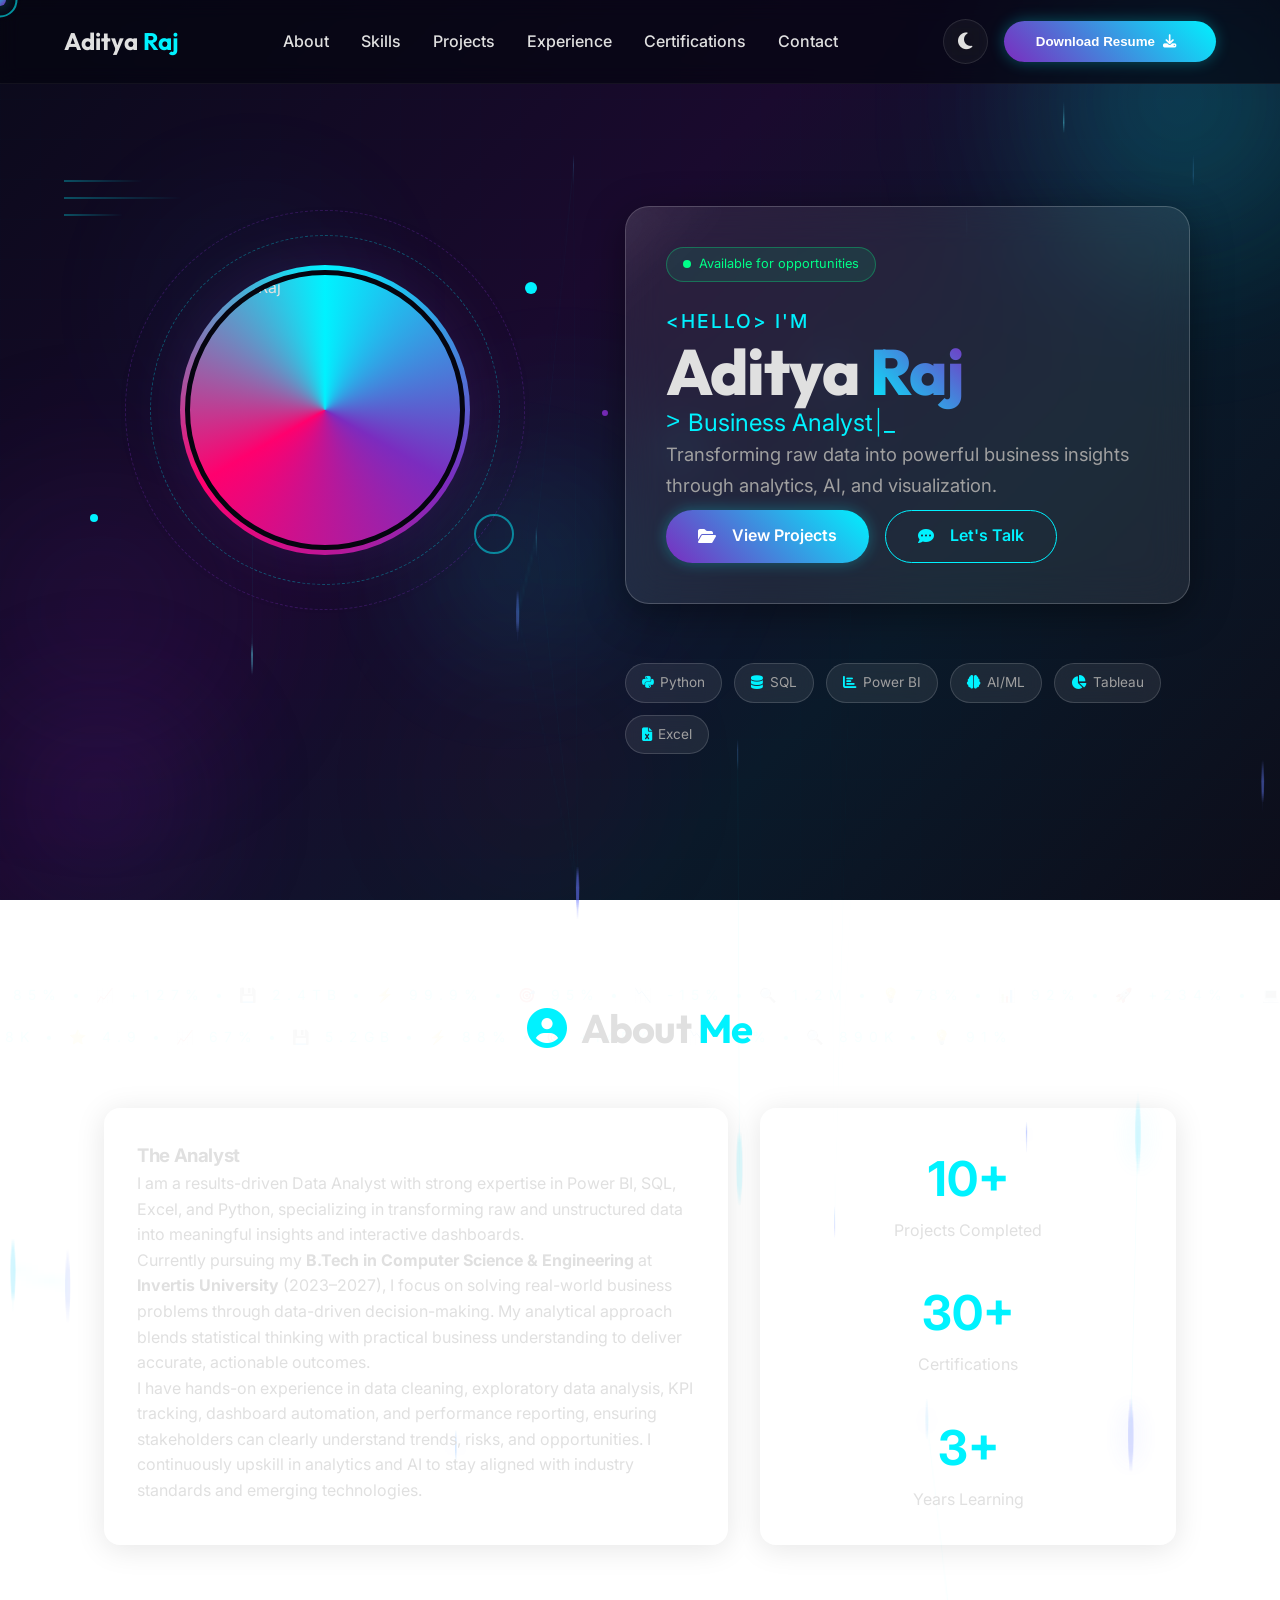
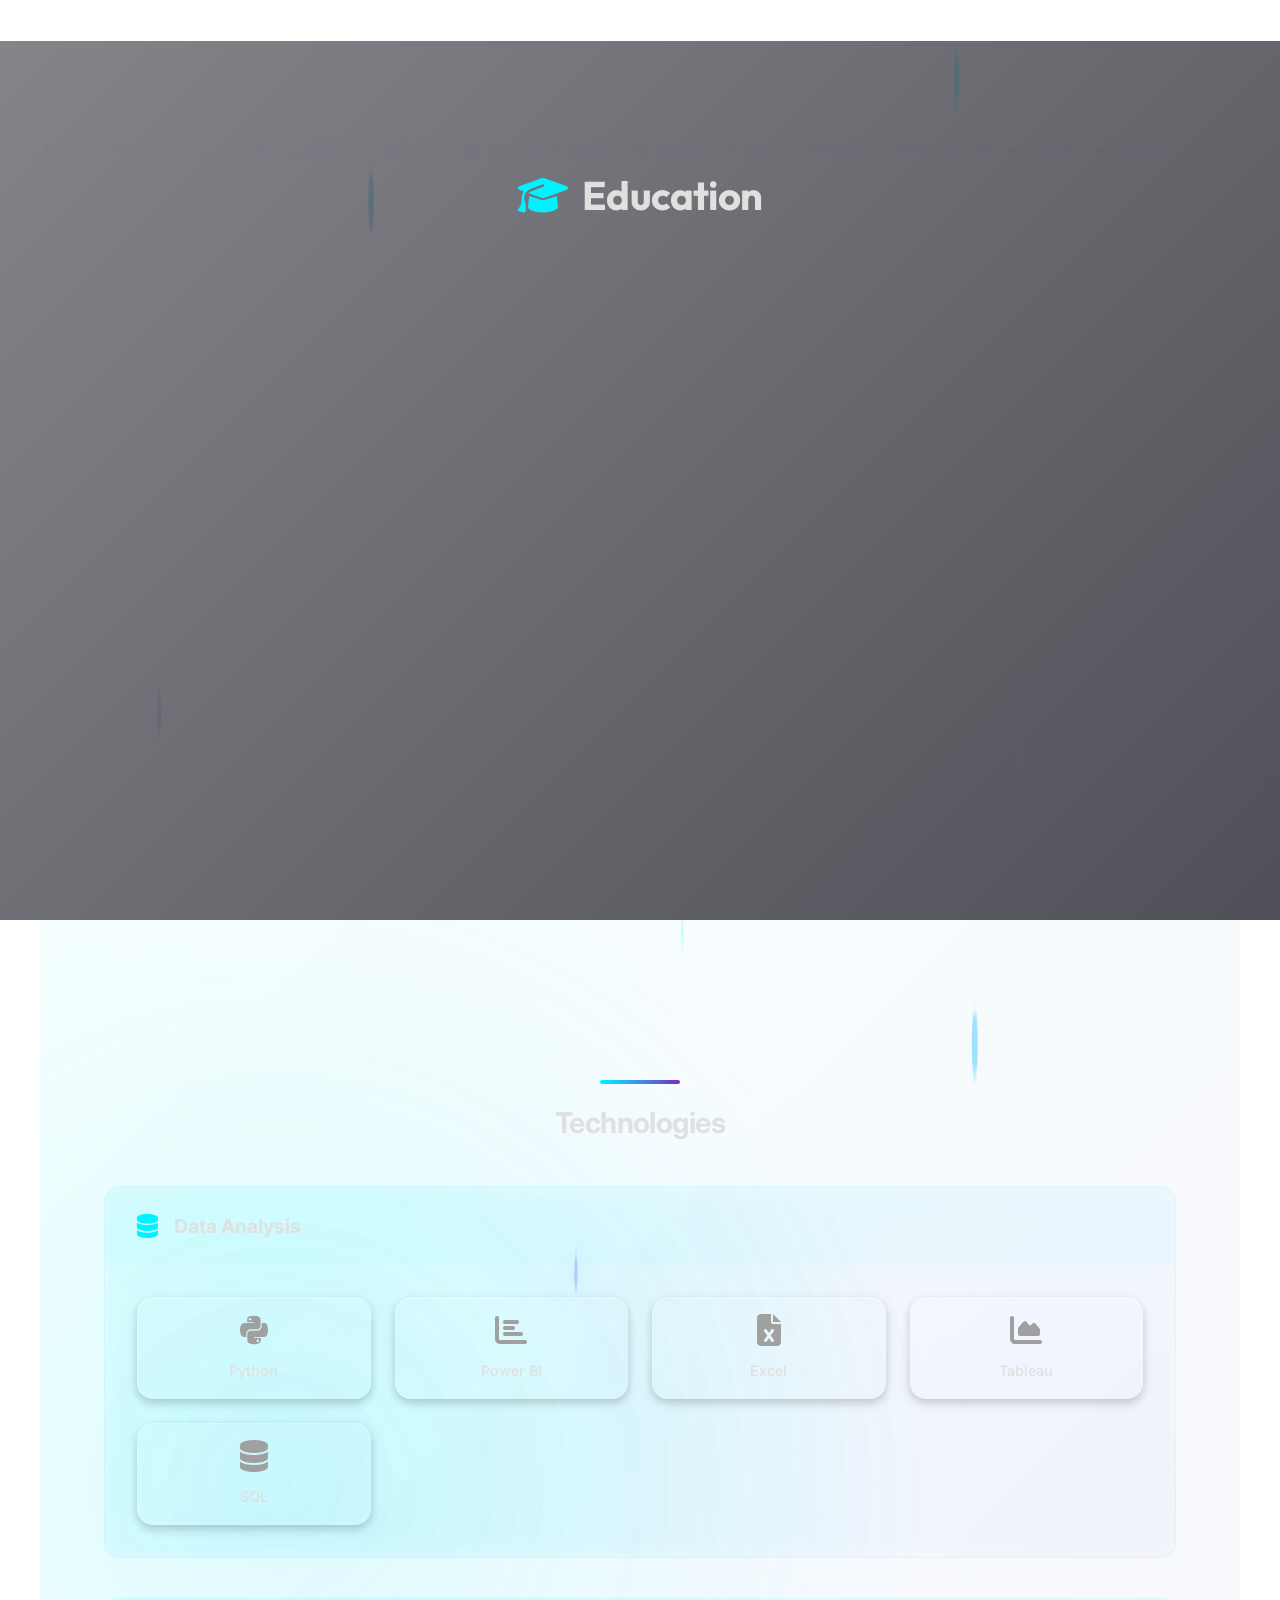
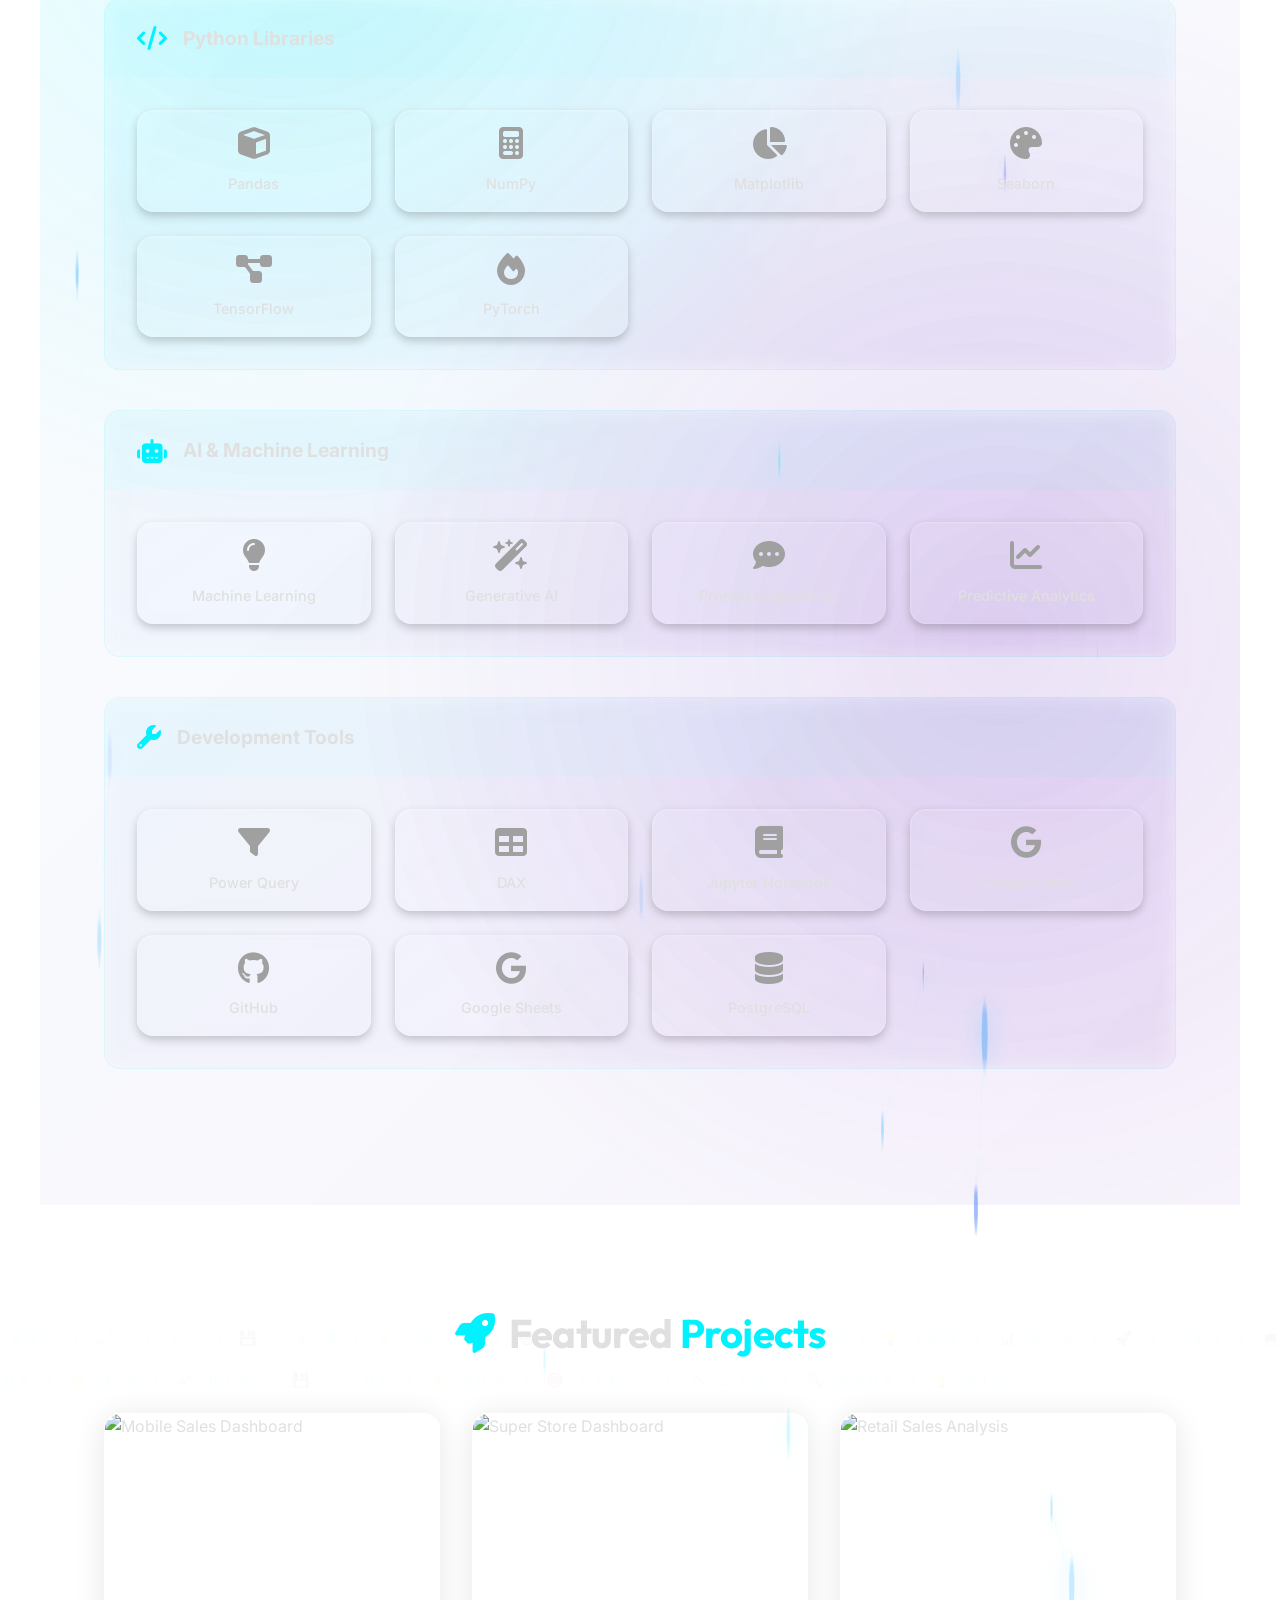
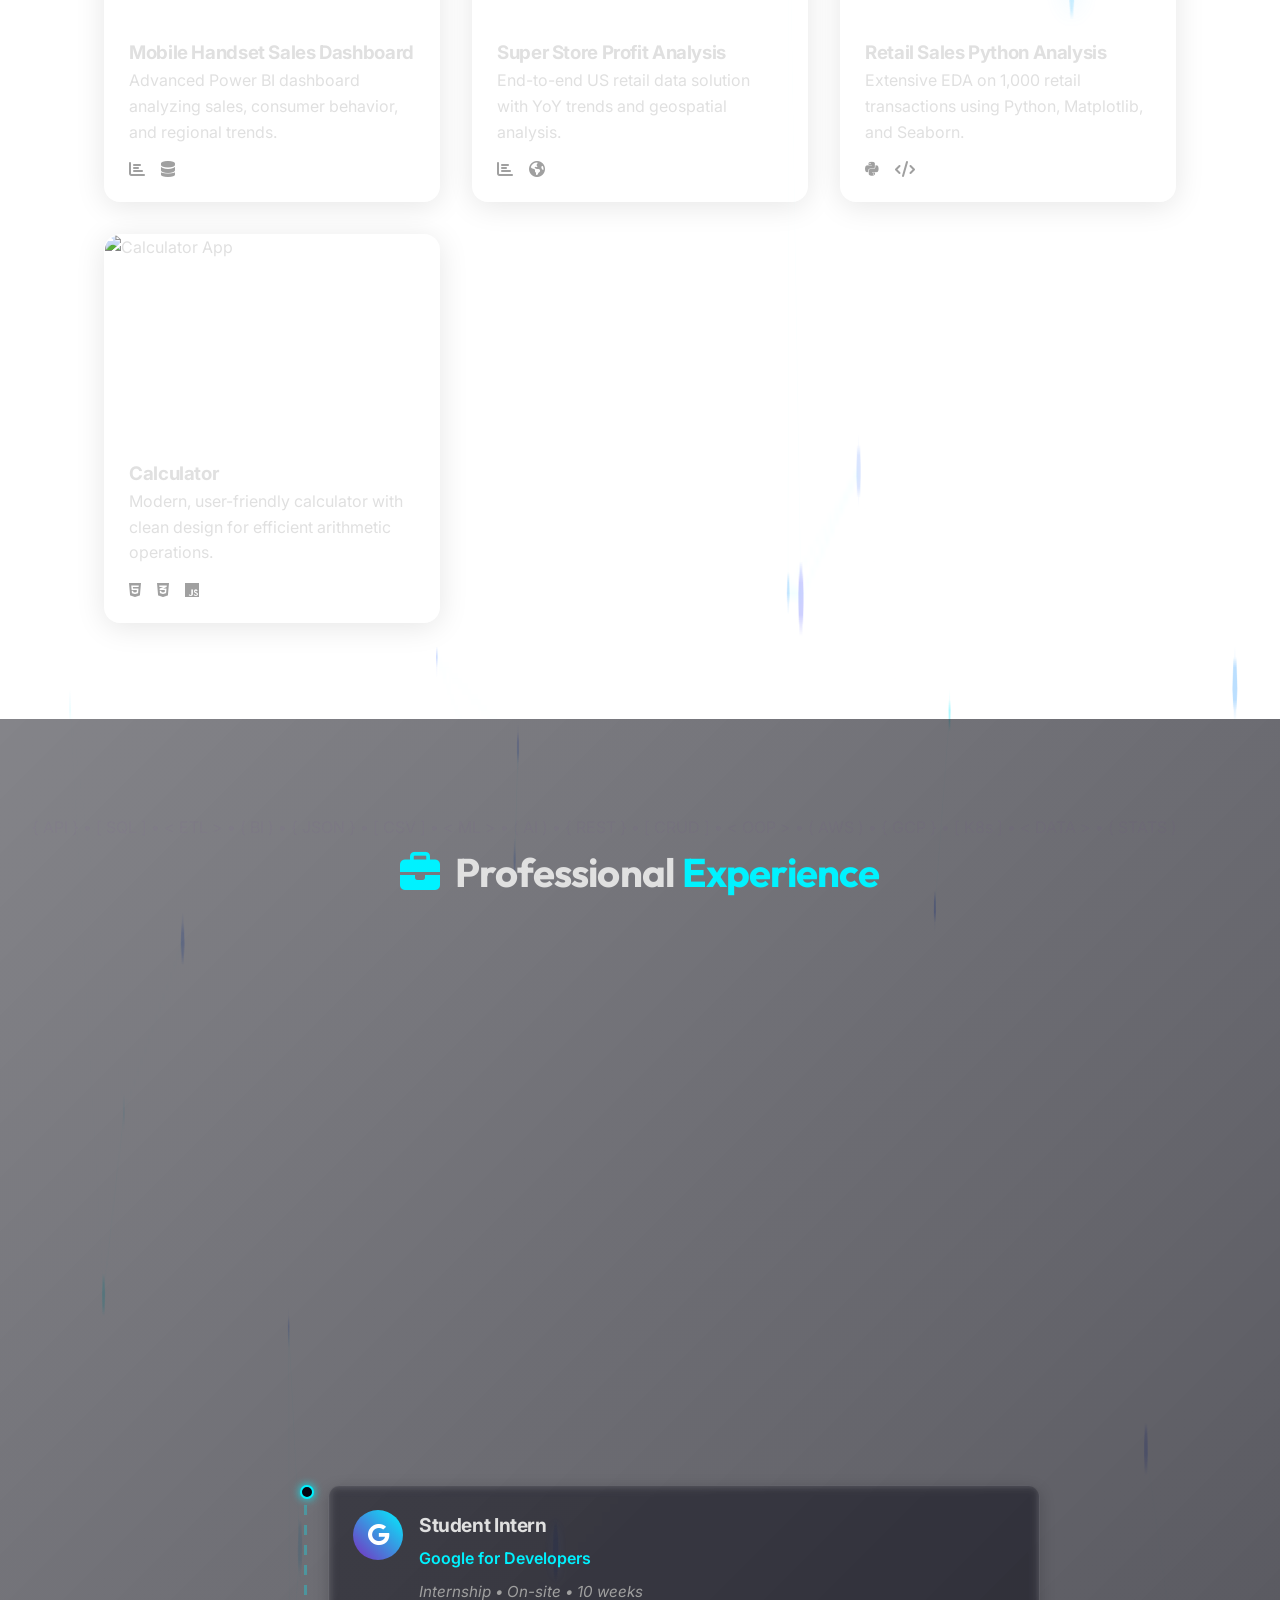
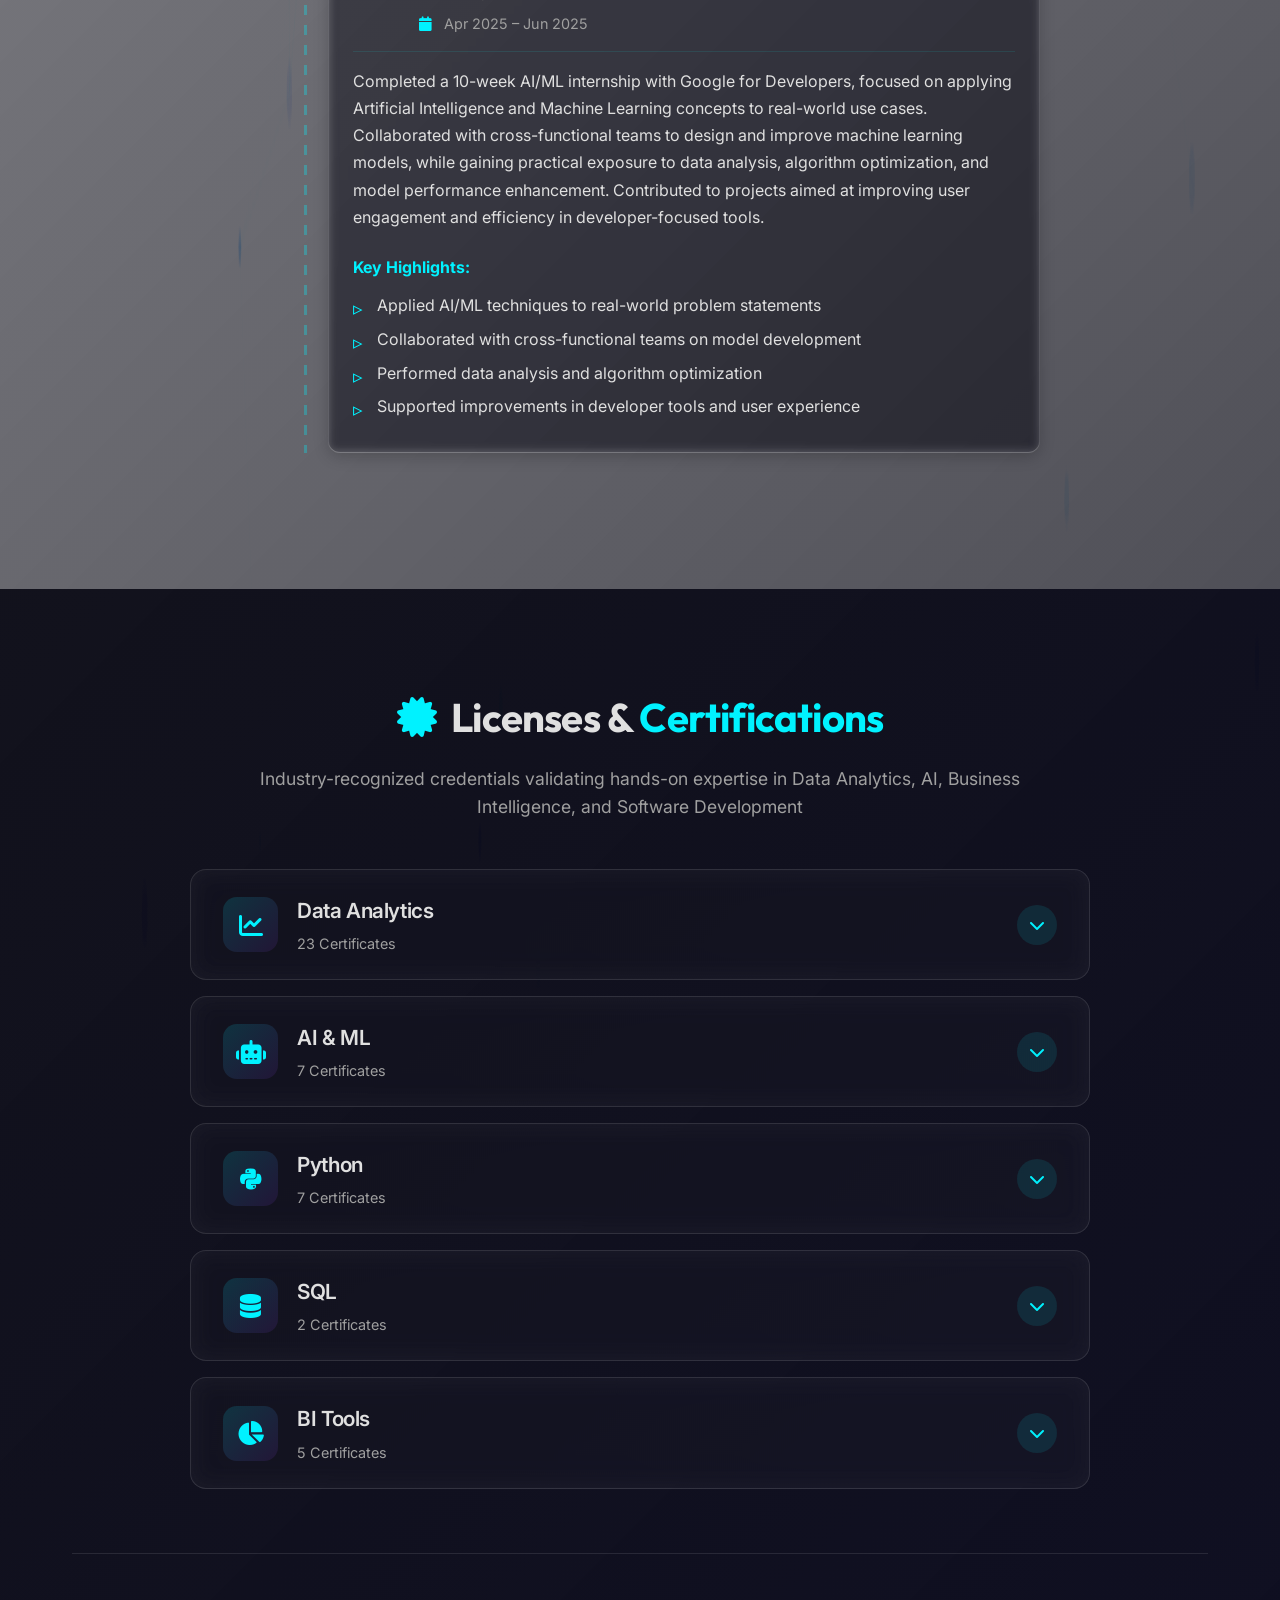
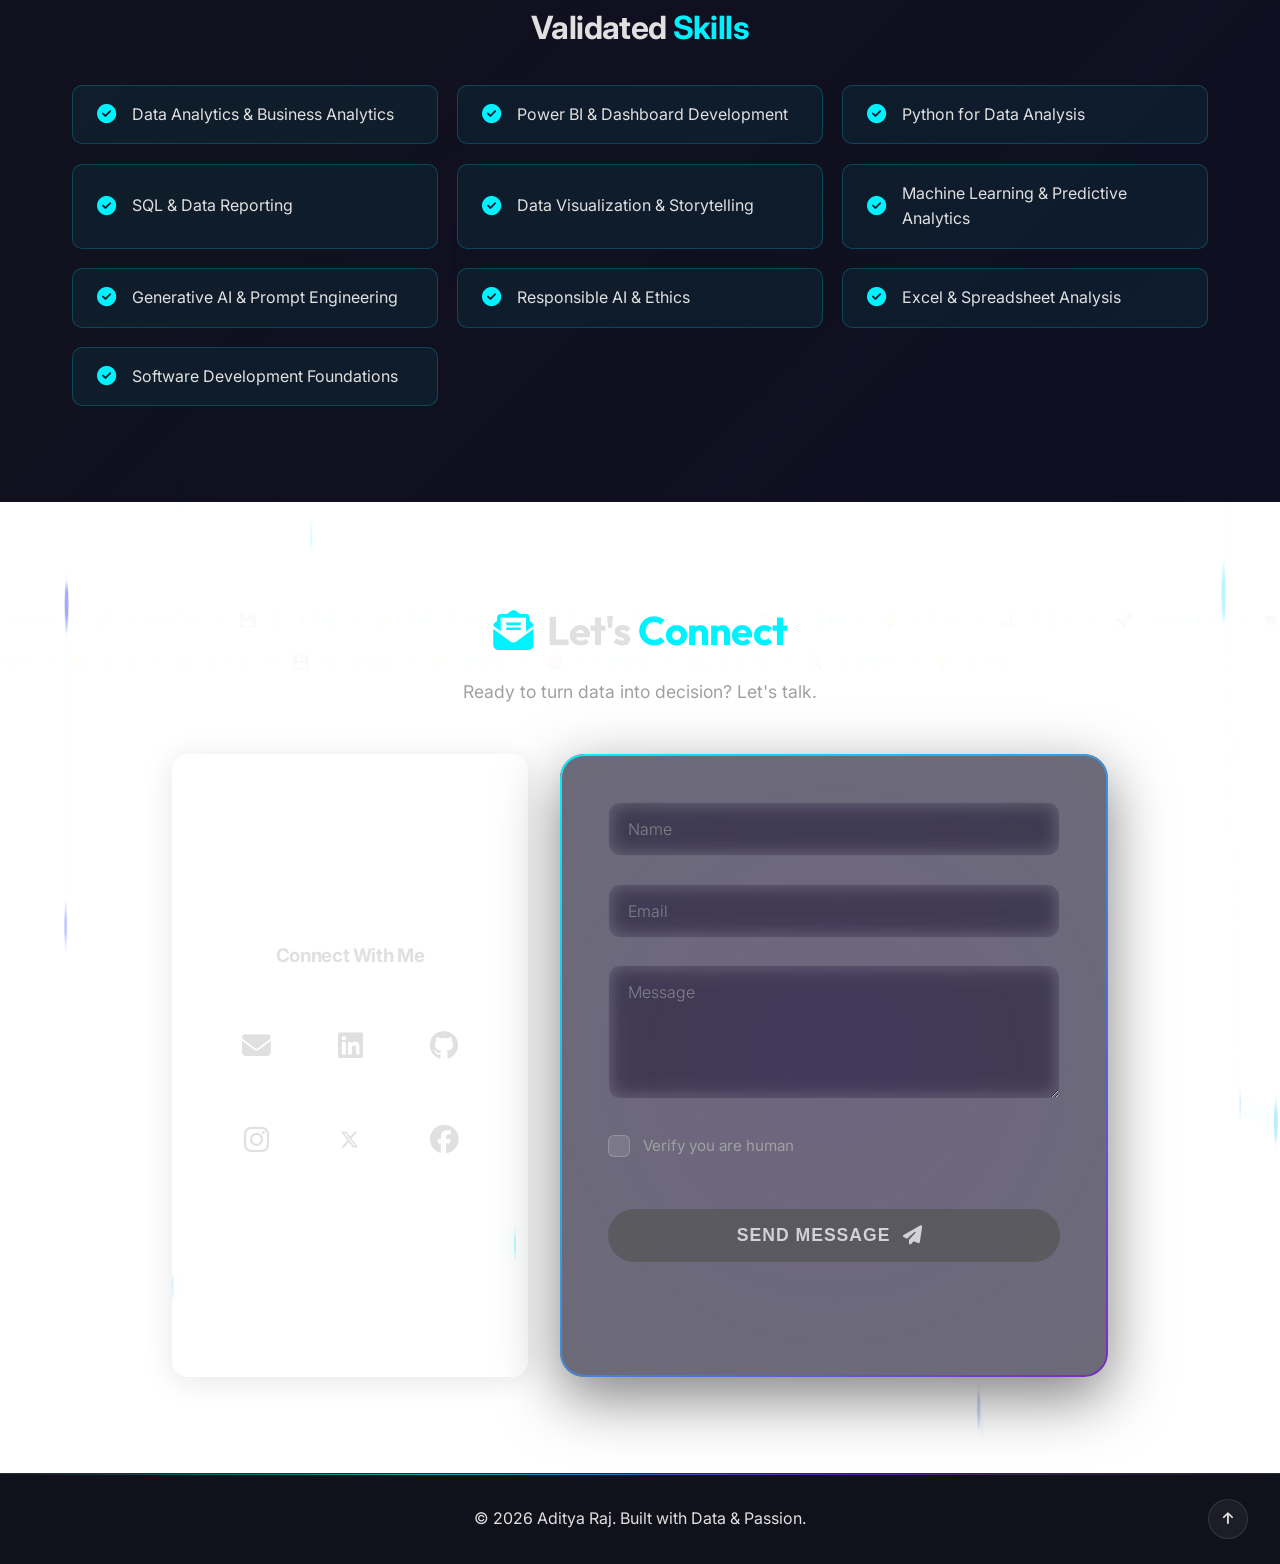
==== index.html @ efa4263d "Add files via upload" ====
<!DOCTYPE html>
<html lang="en">

<head>
    <meta charset="UTF-8">
    <meta name="viewport" content="width=device-width, initial-scale=1.0">
    <title>Aditya Raj | Data Analyst & AI Enthusiast</title>
    <link rel="preconnect" href="https://fonts.googleapis.com">
    <link rel="preconnect" href="https://fonts.gstatic.com" crossorigin>
    <link
        href="https://fonts.googleapis.com/css2?family=Inter:wght@300;400;600;700&family=Outfit:wght@500;700;800&display=swap"
        rel="stylesheet">
    <link rel="stylesheet" href="https://cdnjs.cloudflare.com/ajax/libs/font-awesome/6.4.0/css/all.min.css">
    <link rel="stylesheet" href="style.css">
</head>

<body>

    <!-- Custom Cursor -->
    <div class="custom-cursor"></div>
    <div class="cursor-trail"></div>

    <!-- Global Particle Canvas Background -->
    <canvas id="particle-canvas"></canvas>

    <!-- Global Floating Orbs & Bubbles -->
    <div class="global-bg-elements">
        <div class="floating-orb orb-1"></div>
        <div class="floating-orb orb-2"></div>
        <div class="floating-orb orb-3"></div>
        <div class="floating-orb orb-4"></div>
        <div class="floating-orb orb-5"></div>
        <!-- Additional Floating Bubbles -->
        <div class="bubble bubble-1"></div>
        <div class="bubble bubble-2"></div>
        <div class="bubble bubble-3"></div>
        <div class="bubble bubble-4"></div>
        <div class="bubble bubble-5"></div>
        <div class="bubble bubble-6"></div>
        <div class="bubble bubble-7"></div>
        <div class="bubble bubble-8"></div>
        <div class="bubble bubble-9"></div>
        <div class="bubble bubble-10"></div>
    </div>

    <!-- Navigation -->
    <nav class="glass-nav">
        <div class="logo">Aditya <span class="accent">Raj</span></div>

        <!-- Desktop Nav -->
        <ul class="nav-links">
            <li><a href="#about" class="hover-trigger">About</a></li>
            <li><a href="#skills" class="hover-trigger">Skills</a></li>
            <li><a href="#projects" class="hover-trigger">Projects</a></li>
            <li><a href="#experience" class="hover-trigger">Experience</a></li>
            <li><a href="#certifications" class="hover-trigger">Certifications</a></li>
            <li><a href="#contact" class="hover-trigger">Contact</a></li>
        </ul>

        <div class="nav-actions">
            <!-- Theme Toggle -->
            <button id="theme-toggle" class="theme-toggle hover-trigger" aria-label="Toggle theme">
                <i class="fas fa-moon"></i>
            </button>

            <!-- Resume Button -->
            <!-- Resume Button -->
            <button onclick="openModal('resume-modal')" class="btn-primary hover-trigger resume-btn">
                <span>Download Resume</span> <i class="fas fa-download"></i>
            </button>

            <!-- Mobile Menu Toggle (3 Dots) -->
            <button class="mobile-toggle" aria-label="Menu">
                <i class="fas fa-ellipsis-v"></i>
            </button>
        </div>
    </nav>

    <!-- Mobile Navigation Overlay -->
    <div class="mobile-nav-overlay">
        <div class="mobile-nav-content glass-card">
            <button class="close-mobile-nav"><i class="fas fa-times"></i></button>
            <ul class="mobile-nav-links">
                <li><a href="#about" class="hover-trigger">About</a></li>
                <li><a href="#skills" class="hover-trigger">Skills</a></li>
                <li><a href="#projects" class="hover-trigger">Projects</a></li>
                <li><a href="#experience" class="hover-trigger">Experience</a></li>
                <li><a href="#certifications" class="hover-trigger">Certifications</a></li>
                <li><a href="#contact" class="hover-trigger">Contact</a></li>
            </ul>
        </div>
    </div>

    <!-- Intro Section -->
    <section id="intro" class="intro-section">
        <!-- Local decorations only -->

        <!-- Floating background elements -->
        <div class="intro-bg-elements">
            <div class="floating-orb orb-1"></div>
            <div class="floating-orb orb-2"></div>
            <div class="floating-orb orb-3"></div>
            <!-- Code Lines Decoration -->
            <div class="code-lines">
                <span class="code-line"></span>
                <span class="code-line"></span>
                <span class="code-line"></span>
            </div>
        </div>

        <div class="intro-container">
            <!-- Profile Photo Side -->
            <div class="intro-photo-wrapper fade-in-left">
                <div class="photo-frame">
                    <div class="photo-glow"></div>
                    <div class="photo-border-animated"></div>
                    <img src="images/profile-photo.jpg" alt="Aditya Raj" class="profile-photo">
                    <!-- Tech rings around photo -->
                    <div class="tech-ring tech-ring-1"></div>
                    <div class="tech-ring tech-ring-2"></div>
                </div>
                <!-- Floating decorative elements -->
                <div class="photo-decorations">
                    <div class="deco-dot deco-1"></div>
                    <div class="deco-dot deco-2"></div>
                    <div class="deco-dot deco-3"></div>
                    <div class="deco-ring"></div>
                    <div class="deco-bracket deco-bracket-left">&lt;</div>
                    <div class="deco-bracket deco-bracket-right">/&gt;</div>
                </div>
            </div>

            <!-- Content Side -->
            <div class="intro-content fade-in-right">
                <div class="intro-glass-card">
                    <div class="status-indicator">
                        <span class="status-dot"></span>
                        <span>Available for opportunities</span>
                    </div>
                    <p class="intro-greeting">&lt;hello&gt; I'm</p>
                    <h1 class="intro-name glitch-text" data-text="Aditya Raj">Aditya <span
                            class="gradient-text">Raj</span></h1>
                    <div class="intro-role-container">
                        <span class="role-prefix">&gt;</span>
                        <span class="role-text" id="role-text">Data Analyst</span>
                        <span class="cursor-blink">_</span>
                    </div>
                    <p class="intro-tagline">Transforming raw data into powerful business insights through analytics,
                        AI, and visualization.</p>
                    <div class="intro-cta">
                        <a href="#projects" class="btn-primary btn-glow hover-trigger"><i
                                class="fas fa-folder-open"></i> View Projects</a>
                        <a href="#contact" class="btn-secondary btn-glow hover-trigger"><i
                                class="fas fa-comment-dots"></i> Let's Talk</a>
                    </div>
                </div>
                <!-- Horizontal scrollable tech badges -->
                <div class="intro-tech-scroll-wrapper">
                    <div class="intro-tech-badges">
                        <span class="tech-mini-badge glass-badge"><i class="fab fa-python"></i> Python</span>
                        <span class="tech-mini-badge glass-badge"><i class="fas fa-database"></i> SQL</span>
                        <span class="tech-mini-badge glass-badge"><i class="fas fa-chart-bar"></i> Power BI</span>
                        <span class="tech-mini-badge glass-badge"><i class="fas fa-brain"></i> AI/ML</span>
                        <span class="tech-mini-badge glass-badge"><i class="fas fa-chart-pie"></i> Tableau</span>
                        <span class="tech-mini-badge glass-badge"><i class="fas fa-file-excel"></i> Excel</span>
                    </div>
                </div>
            </div>
        </div>

    </section>

    <!-- About Section -->
    <section id="about" class="section">
        <div class="container">
            <h2 class="section-title"><i class="fas fa-user-circle"></i> About <span class="accent">Me</span></h2>
            <div class="about-grid">
                <div class="about-card glass-card fade-in-left">
                    <h3>The Analyst</h3>
                    <p>I am a results-driven Data Analyst with strong expertise in Power BI, SQL, Excel, and Python,
                        specializing in transforming raw and unstructured data into meaningful insights and interactive
                        dashboards.
                    </p>
                    <p>Currently pursuing my <strong>B.Tech in Computer Science & Engineering</strong> at
                        <strong>Invertis University</strong> (2023–2027), I focus on solving real-world business
                        problems through
                        data-driven decision-making. My analytical approach blends statistical thinking with practical
                        business understanding to deliver accurate, actionable outcomes.
                    </p>
                    <p>I have hands-on experience in data cleaning, exploratory data analysis, KPI tracking,
                        dashboard automation, and performance reporting, ensuring stakeholders can clearly understand
                        trends,
                        risks, and opportunities. I continuously upskill in analytics and AI to stay aligned with
                        industry standards and emerging technologies.

                    </p>
                </div>
                <div class="about-stats glass-card fade-in-right">
                    <div class="stat-item">
                        <span class="stat-number">10+</span>
                        <span class="stat-label">Projects Completed</span>
                    </div>
                    <div class="stat-item">
                        <span class="stat-number">30+</span>
                        <span class="stat-label">Certifications</span>
                    </div>
                    <div class="stat-item">
                        <span class="stat-number">3+</span>
                        <span class="stat-label">Years Learning</span>
                    </div>
                </div>
            </div>
        </div>
    </section>

    <!-- Education Section (Tree Timeline) -->
    <section id="education" class="section-alt">
        <div class="container">
            <h2 class="section-title"><i class="fas fa-graduation-cap"></i> Education</h2>
            <div class="education-timeline">
                <!-- B.Tech -->
                <div class="timeline-item fade-in-up">
                    <div class="timeline-marker"></div>
                    <div class="timeline-content glass-card">
                        <div class="edu-header">
                            <div class="edu-icon-small"><i class="fas fa-graduation-cap"></i></div>
                            <div class="edu-text">
                                <h3>Bachelor of Technology</h3>
                                <h4>Invertis University</h4>
                                <p class="edu-field">Computer Science & Engineering</p>
                                <p class="edu-duration"><i class="fas fa-calendar"></i> Aug 2023 – Aug 2027 • CGPA: 7.9
                                </p>
                            </div>
                        </div>
                    </div>
                </div>
                <!-- Intermediate -->
                <div class="timeline-item fade-in-up delay-1">
                    <div class="timeline-marker"></div>
                    <div class="timeline-content glass-card">
                        <div class="edu-header">
                            <div class="edu-icon-small"><i class="fas fa-school"></i></div>
                            <div class="edu-text">
                                <h3>Intermediate (Science)</h3>
                                <h4>K.T College, Motihari</h4>
                                <p class="edu-duration"><i class="fas fa-calendar"></i> Jul 2021 – Mar 2023</p>
                            </div>
                        </div>
                    </div>
                </div>
                <!-- 10th -->
                <div class="timeline-item fade-in-up delay-2">
                    <div class="timeline-marker"></div>
                    <div class="timeline-content glass-card">
                        <div class="edu-header">
                            <div class="edu-icon-small"><i class="fas fa-book"></i></div>
                            <div class="edu-text">
                                <h3>Higher Secondary (10th)</h3>
                                <h4>S P S Balhn More, Areraj</h4>
                                <p class="edu-duration"><i class="fas fa-calendar"></i> Apr 2019 – Aug 2021</p>
                            </div>
                        </div>
                    </div>
                </div>
            </div>
        </div>
    </section>

    <!-- Technical Arsenal Section -->
    <section id="skills" class="section arsenal-section">
        <div class="container">

            <!-- Featured Skills Showcase -->

            <!-- Detailed Skills Grid -->
            <div class="arsenal-detailed">
                <h3 class="arsenal-subtitle"><span class="gradient-line"></span>Technologies</h3>

                <div class="skills-category spotlight-card">
                    <div class="category-header">
                        <i class="fas fa-database"></i>
                        <span>Data Analysis</span>
                    </div>
                    <div class="skills-tech-grid always-visible">
                        <div class="tech-badge hover-trigger">
                            <i class="fab fa-python"></i>
                            <span>Python</span>
                            <div class="skill-dots">
                                <span class="dot active"></span>
                                <span class="dot active"></span>
                                <span class="dot active"></span>
                                <span class="dot active"></span>
                                <span class="dot"></span>
                            </div>
                        </div>
                        <div class="tech-badge hover-trigger">
                            <i class="fas fa-chart-bar"></i>
                            <span>Power BI</span>
                            <div class="skill-dots">
                                <span class="dot active"></span>
                                <span class="dot active"></span>
                                <span class="dot active"></span>
                                <span class="dot active"></span>
                                <span class="dot active"></span>
                            </div>
                        </div>
                        <div class="tech-badge hover-trigger">
                            <i class="fas fa-file-excel"></i>
                            <span>Excel</span>
                            <div class="skill-dots">
                                <span class="dot active"></span>
                                <span class="dot active"></span>
                                <span class="dot active"></span>
                                <span class="dot active"></span>
                                <span class="dot"></span>
                            </div>
                        </div>
                        <div class="tech-badge hover-trigger">
                            <i class="fas fa-chart-area"></i>
                            <span>Tableau</span>
                            <div class="skill-dots">
                                <span class="dot active"></span>
                                <span class="dot active"></span>
                                <span class="dot active"></span>
                                <span class="dot active"></span>
                                <span class="dot"></span>
                            </div>
                        </div>

                        <div class="tech-badge hover-trigger">
                            <i class="fas fa-database"></i>
                            <span>SQL</span>
                            <div class="skill-dots">
                                <span class="dot active"></span>
                                <span class="dot active"></span>
                                <span class="dot active"></span>
                                <span class="dot active"></span>
                                <span class="dot"></span>
                            </div>
                        </div>
                    </div>
                </div>

                <div class="skills-category spotlight-card">
                    <div class="category-header">
                        <i class="fas fa-code"></i>
                        <span>Python Libraries</span>
                    </div>
                    <div class="skills-tech-grid always-visible">
                        <div class="tech-badge hover-trigger">
                            <i class="fas fa-cube"></i>
                            <span>Pandas</span>
                            <div class="skill-dots">
                                <span class="dot active"></span>
                                <span class="dot active"></span>
                                <span class="dot active"></span>
                                <span class="dot active"></span>
                                <span class="dot"></span>
                            </div>
                        </div>
                        <div class="tech-badge hover-trigger">
                            <i class="fas fa-calculator"></i>
                            <span>NumPy</span>
                            <div class="skill-dots">
                                <span class="dot active"></span>
                                <span class="dot active"></span>
                                <span class="dot active"></span>
                                <span class="dot active"></span>
                                <span class="dot"></span>
                            </div>
                        </div>
                        <div class="tech-badge hover-trigger">
                            <i class="fas fa-chart-pie"></i>
                            <span>Matplotlib</span>
                            <div class="skill-dots">
                                <span class="dot active"></span>
                                <span class="dot active"></span>
                                <span class="dot active"></span>
                                <span class="dot active"></span>
                                <span class="dot"></span>
                            </div>
                        </div>
                        <div class="tech-badge hover-trigger">
                            <i class="fas fa-palette"></i>
                            <span>Seaborn</span>
                            <div class="skill-dots">
                                <span class="dot active"></span>
                                <span class="dot active"></span>
                                <span class="dot active"></span>
                                <span class="dot active"></span>
                                <span class="dot"></span>
                            </div>
                        </div>
                        <div class="tech-badge hover-trigger">
                            <i class="fas fa-project-diagram"></i>
                            <span>TensorFlow</span>
                            <div class="skill-dots">
                                <span class="dot active"></span>
                                <span class="dot active"></span>
                                <span class="dot active"></span>
                                <span class="dot"></span>
                                <span class="dot"></span>
                            </div>
                        </div>
                        <div class="tech-badge hover-trigger">
                            <i class="fas fa-fire"></i>
                            <span>PyTorch</span>
                            <div class="skill-dots">
                                <span class="dot active"></span>
                                <span class="dot active"></span>
                                <span class="dot active"></span>
                                <span class="dot"></span>
                                <span class="dot"></span>
                            </div>
                        </div>
                    </div>
                </div>

                <div class="skills-category spotlight-card">
                    <div class="category-header">
                        <i class="fas fa-robot"></i>
                        <span>AI & Machine Learning</span>
                    </div>
                    <div class="skills-tech-grid always-visible">
                        <div class="tech-badge hover-trigger">
                            <i class="fas fa-lightbulb"></i>
                            <span>Machine Learning</span>
                            <div class="skill-dots">
                                <span class="dot active"></span>
                                <span class="dot active"></span>
                                <span class="dot active"></span>
                                <span class="dot active"></span>
                                <span class="dot"></span>
                            </div>
                        </div>
                        <div class="tech-badge hover-trigger">
                            <i class="fas fa-wand-magic-sparkles"></i>
                            <span>Generative AI</span>
                            <div class="skill-dots">
                                <span class="dot active"></span>
                                <span class="dot active"></span>
                                <span class="dot active"></span>
                                <span class="dot active"></span>
                                <span class="dot"></span>
                            </div>
                        </div>
                        <div class="tech-badge hover-trigger">
                            <i class="fas fa-comment-dots"></i>
                            <span>Prompt Engineering</span>
                            <div class="skill-dots">
                                <span class="dot active"></span>
                                <span class="dot active"></span>
                                <span class="dot active"></span>
                                <span class="dot active"></span>
                                <span class="dot"></span>
                            </div>
                        </div>
                        <div class="tech-badge hover-trigger">
                            <i class="fas fa-chart-line"></i>
                            <span>Predictive Analytics</span>
                            <div class="skill-dots">
                                <span class="dot active"></span>
                                <span class="dot active"></span>
                                <span class="dot active"></span>
                                <span class="dot active"></span>
                                <span class="dot"></span>
                            </div>
                        </div>
                    </div>
                </div>

                <div class="skills-category spotlight-card">
                    <div class="category-header">
                        <i class="fas fa-wrench"></i>
                        <span>Development Tools</span>
                    </div>
                    <div class="skills-tech-grid always-visible">
                        <div class="tech-badge hover-trigger">
                            <i class="fas fa-filter"></i>
                            <span>Power Query</span>
                            <div class="skill-dots">
                                <span class="dot active"></span>
                                <span class="dot active"></span>
                                <span class="dot active"></span>
                                <span class="dot active"></span>
                                <span class="dot"></span>
                            </div>
                        </div>
                        <div class="tech-badge hover-trigger">
                            <i class="fas fa-table"></i>
                            <span>DAX</span>
                            <div class="skill-dots">
                                <span class="dot active"></span>
                                <span class="dot active"></span>
                                <span class="dot active"></span>
                                <span class="dot active"></span>
                                <span class="dot"></span>
                            </div>
                        </div>
                        <div class="tech-badge hover-trigger">
                            <i class="fas fa-book"></i>
                            <span>Jupyter Notebook</span>
                            <div class="skill-dots">
                                <span class="dot active"></span>
                                <span class="dot active"></span>
                                <span class="dot active"></span>
                                <span class="dot active"></span>
                                <span class="dot"></span>
                            </div>
                        </div>
                        <div class="tech-badge hover-trigger">
                            <i class="fab fa-google"></i>
                            <span>Google Colab</span>
                            <div class="skill-dots">
                                <span class="dot active"></span>
                                <span class="dot active"></span>
                                <span class="dot active"></span>
                                <span class="dot active"></span>
                                <span class="dot"></span>
                            </div>
                        </div>
                        <div class="tech-badge hover-trigger">
                            <i class="fab fa-github"></i>
                            <span>GitHub</span>
                            <div class="skill-dots">
                                <span class="dot active"></span>
                                <span class="dot active"></span>
                                <span class="dot active"></span>
                                <span class="dot active"></span>
                                <span class="dot"></span>
                            </div>
                        </div>
                        <div class="tech-badge hover-trigger">
                            <i class="fab fa-google"></i>
                            <span>Google Sheets</span>
                            <div class="skill-dots">
                                <span class="dot active"></span>
                                <span class="dot active"></span>
                                <span class="dot active"></span>
                                <span class="dot active"></span>
                                <span class="dot"></span>
                            </div>
                        </div>
                        <div class="tech-badge hover-trigger">
                            <i class="fas fa-database"></i>
                            <span>PostgreSQL</span>
                            <div class="skill-dots">
                                <span class="dot active"></span>
                                <span class="dot active"></span>
                                <span class="dot active"></span>
                                <span class="dot"></span>
                                <span class="dot"></span>
                            </div>
                        </div>
                    </div>
                </div>
            </div>
        </div>
    </section>

    <!-- Projects Section -->
    <section id="projects" class="section">
        <div class="container">
            <h2 class="section-title"><i class="fas fa-rocket"></i> Featured <span class="accent">Projects</span></h2>
            <div class="projects-grid">
                <!-- Project 1 -->
                <div class="project-card glass-card hover-trigger fade-in-up" onclick="openModal('modal1')">
                    <div class="project-thumb">
                        <img src="assets/project_mobile_sales.png" alt="Mobile Sales Dashboard">
                        <div class="overlay">
                            <i class="fas fa-expand"></i>
                        </div>
                    </div>
                    <div class="project-info">
                        <h3>Mobile Handset Sales Dashboard</h3>
                        <p class="project-short">Advanced Power BI dashboard analyzing sales, consumer behavior, and
                            regional trends.</p>
                        <div class="tech-stack-mini">
                            <i class="fas fa-chart-bar" title="Power BI"></i>
                            <i class="fas fa-database" title="Data Modeling"></i>
                        </div>
                    </div>
                </div>

                <!-- Project 2 -->
                <div class="project-card glass-card hover-trigger fade-in-up delay-1" onclick="openModal('modal2')">
                    <div class="project-thumb">
                        <img src="assets/project_superstore.png" alt="Super Store Dashboard">
                        <div class="overlay">
                            <i class="fas fa-expand"></i>
                        </div>
                    </div>
                    <div class="project-info">
                        <h3>Super Store Profit Analysis</h3>
                        <p class="project-short">End-to-end US retail data solution with YoY trends and geospatial
                            analysis.</p>
                        <div class="tech-stack-mini">
                            <i class="fas fa-chart-bar" title="Power BI"></i>
                            <i class="fas fa-globe-americas" title="Geospatial"></i>
                        </div>
                    </div>
                </div>

                <!-- Project 3 -->
                <div class="project-card glass-card hover-trigger fade-in-up delay-2" onclick="openModal('modal3')">
                    <div class="project-thumb">
                        <img src="assets/project_retail_python.png" alt="Retail Sales Analysis">
                        <div class="overlay">
                            <i class="fas fa-expand"></i>
                        </div>
                    </div>
                    <div class="project-info">
                        <h3>Retail Sales Python Analysis</h3>
                        <p class="project-short">Extensive EDA on 1,000 retail transactions using Python, Matplotlib,
                            and Seaborn.</p>
                        <div class="tech-stack-mini">
                            <i class="fab fa-python" title="Python"></i>
                            <i class="fas fa-code" title="Pandas/NumPy"></i>
                        </div>
                    </div>
                </div>

                <!-- Project 4 -->
                <div class="project-card glass-card hover-trigger fade-in-up delay-3" onclick="openModal('modal4')">
                    <div class="project-thumb">
                        <img src="assets/calculator_project.png" alt="Calculator App">
                        <div class="overlay">
                            <i class="fas fa-expand"></i>
                        </div>
                    </div>
                    <div class="project-info">
                        <h3>Calculator</h3>
                        <p class="project-short">Modern, user-friendly calculator with clean design for efficient
                            arithmetic operations.</p>
                        <div class="tech-stack-mini">
                            <i class="fab fa-html5" title="HTML"></i>
                            <i class="fab fa-css3-alt" title="CSS"></i>
                            <i class="fab fa-js" title="JavaScript"></i>
                        </div>
                    </div>
                </div>
            </div>
        </div>
    </section>

    <!-- Professional Experience Section (Tree Timeline) -->
    <section id="experience" class="section-alt">
        <div class="container">
            <h2 class="section-title"><i class="fas fa-briefcase"></i> Professional <span
                    class="accent">Experience</span></h2>
            <div class="experience-timeline">
                <!-- Altair Data Science Intern -->
                <div class="timeline-item fade-in-up">
                    <div class="timeline-marker"></div>
                    <div class="timeline-content glass-card">
                        <div class="exp-header-tree">
                            <div class="exp-icon-small"><i class="fas fa-briefcase"></i></div>
                            <div class="exp-text">
                                <h3>Data Science Intern</h3>
                                <h4>Altair</h4>
                                <p class="exp-type">Internship • Remote • 10 weeks</p>
                                <p class="exp-duration"><i class="fas fa-calendar"></i> Oct 2025 – Dec 2025</p>
                            </div>
                        </div>
                        <div class="exp-details">
                            <p class="exp-desc">Completed a 10-week Data Science Master Virtual Internship under the
                                AICTE–EduSkills initiative, supported by Altair. Worked on real-world datasets using
                                Python,
                                Exploratory Data Analysis (EDA), machine learning, and data visualization to gain
                                practical
                                exposure to industry-level data science workflows.</p>
                            <div class="exp-highlights">
                                <h5>Key Highlights:</h5>
                                <ul>
                                    <li>Python-based data analysis & preprocessing</li>
                                    <li>Exploratory Data Analysis (EDA)</li>
                                    <li>Machine learning model building & evaluation</li>
                                    <li>Data visualization & insight communication</li>
                                </ul>
                            </div>
                        </div>
                    </div>
                </div>
                <!-- Google for Developers -->
                <div class="timeline-item fade-in-up delay-1">
                    <div class="timeline-marker"></div>
                    <div class="timeline-content glass-card">
                        <div class="exp-header-tree">
                            <div class="exp-icon-small"><i class="fab fa-google"></i></div>
                            <div class="exp-text">
                                <h3>Student Intern</h3>
                                <h4>Google for Developers</h4>
                                <p class="exp-type">Internship • On-site • 10 weeks</p>
                                <p class="exp-duration"><i class="fas fa-calendar"></i> Apr 2025 – Jun 2025</p>
                            </div>
                        </div>
                        <div class="exp-details">
                            <p class="exp-desc">Completed a 10-week AI/ML internship with Google for Developers,
                                focused on applying Artificial Intelligence and Machine Learning concepts to real-world
                                use cases. Collaborated with cross-functional teams to design and improve machine
                                learning models, while gaining practical exposure to data analysis, algorithm
                                optimization, and model performance enhancement. Contributed to projects aimed at
                                improving user engagement and efficiency in developer-focused tools.</p>
                            <div class="exp-highlights">
                                <h5>Key Highlights:</h5>
                                <ul>
                                    <li>Applied AI/ML techniques to real-world problem statements</li>
                                    <li>Collaborated with cross-functional teams on model development</li>
                                    <li>Performed data analysis and algorithm optimization</li>
                                    <li>Supported improvements in developer tools and user experience</li>
                                </ul>
                            </div>
                        </div>
                    </div>
                </div>
            </div>
        </div>
    </section>

    <!-- Licenses & Certifications -->
    <section id="certifications" class="section-dark">
        <div class="container">
            <h2 class="section-title"><i class="fas fa-certificate"></i> Licenses & <span
                    class="accent">Certifications</span></h2>
            <p class="section-subtitle">Industry-recognized credentials validating hands-on expertise in Data Analytics,
                AI, Business Intelligence, and Software Development</p>



            <!-- Certifications Grid -->
            <div class="cert-grid" id="cert-grid">
                <!-- Certs will be dynamically loaded via JS -->
            </div>

            <!-- Skill Emphasis Section -->
            <div class="skill-emphasis">
                <h3>Validated <span class="accent">Skills</span></h3>
                <div class="skill-emphasis-grid">
                    <div class="emphasis-item"><i class="fas fa-check-circle"></i> Data Analytics & Business
                        Analytics</div>
                    <div class="emphasis-item"><i class="fas fa-check-circle"></i> Power BI & Dashboard Development
                    </div>
                    <div class="emphasis-item"><i class="fas fa-check-circle"></i> Python for Data Analysis</div>
                    <div class="emphasis-item"><i class="fas fa-check-circle"></i> SQL & Data Reporting</div>
                    <div class="emphasis-item"><i class="fas fa-check-circle"></i> Data Visualization & Storytelling
                    </div>
                    <div class="emphasis-item"><i class="fas fa-check-circle"></i> Machine Learning & Predictive
                        Analytics</div>
                    <div class="emphasis-item"><i class="fas fa-check-circle"></i> Generative AI & Prompt Engineering
                    </div>
                    <div class="emphasis-item"><i class="fas fa-check-circle"></i> Responsible AI & Ethics</div>
                    <div class="emphasis-item"><i class="fas fa-check-circle"></i> Excel & Spreadsheet Analysis</div>
                    <div class="emphasis-item"><i class="fas fa-check-circle"></i> Software Development Foundations
                    </div>
                </div>
            </div>
        </div>
    </section>

    <!-- Contact Section -->
    <section id="contact" class="section">
        <div class="container contact-container">
            <h2 class="section-title"><i class="fas fa-envelope-open-text"></i> Let's <span
                    class="accent">Connect</span></h2>
            <p class="contact-sub">Ready to turn data into decision? Let's talk.</p>
            <div class="contact-grid">
                <div class="contact-info glass-card fade-in-left">
                    <h3 style="margin-bottom: 1.5rem; text-align: center;">Connect With Me</h3>
                    <div class="social-icons-container">
                        <a href="mailto:aditya8810328@gmail.com" class="social-icon hover-trigger" aria-label="Email"
                            title="Send me an email">
                            <i class="fas fa-envelope"></i>
                        </a>
                        <a href="https://www.linkedin.com/in/aditya-raj-767822271/" target="_blank"
                            class="social-icon hover-trigger" aria-label="LinkedIn" title="LinkedIn Profile">
                            <i class="fab fa-linkedin"></i>
                        </a>
                        <a href="https://github.com/aditya88103" target="_blank" class="social-icon hover-trigger"
                            aria-label="GitHub" title="GitHub Profile">
                            <i class="fab fa-github"></i>
                        </a>
                        <a href="https://www.instagram.com/aditya_sriwastava/" target="_blank"
                            class="social-icon hover-trigger" aria-label="Instagram" title="Instagram Profile">
                            <i class="fab fa-instagram"></i>
                        </a>
                        <a href="https://x.com/adityasriwast10?s=11" target="_blank" class="social-icon hover-trigger"
                            aria-label="X (Twitter)" title="X Profile">
                            <svg xmlns="http://www.w3.org/2000/svg" viewBox="0 0 24 24" fill="currentColor"
                                style="width: 1.2rem; height: 1.2rem;">
                                <path
                                    d="M18.244 2.25h3.308l-7.227 8.26 8.502 11.24H16.17l-5.214-6.817L4.99 21.75H1.68l7.73-8.835L1.254 2.25H8.08l4.713 6.231zm-1.161 17.52h1.833L7.084 4.126H5.117z" />
                            </svg>
                        </a>
                        <a href="https://www.facebook.com/aditya.shrivastava.9279" target="_blank"
                            class="social-icon hover-trigger" aria-label="Facebook" title="Facebook Profile">
                            <i class="fab fa-facebook"></i>
                        </a>
                    </div>
                </div>
                <form class="contact-form glass-card fade-in-right" id="contact-form"
                    action="https://formspree.io/f/xpwpavzo" method="POST" novalidate>
                    <div class="form-group">
                        <input type="text" name="name" placeholder="Name" class="glass-input" required>
                    </div>
                    <div class="form-group">
                        <input type="email" name="email" placeholder="Email" class="glass-input" required>
                    </div>
                    <div class="form-group">
                        <textarea rows="5" name="message" placeholder="Message" class="glass-input" required></textarea>
                    </div>
                    <div class="form-group checkbox-group">
                        <label class="custom-checkbox-container">
                            <input type="checkbox" id="human-verify-contact">
                            <span class="checkmark"></span>
                            Verify you are human
                        </label>
                    </div>
                    <button type="submit" class="btn-primary" id="submit-btn" disabled><span>Send Message</span> <i
                            class="fas fa-paper-plane"></i></button>
                    <div id="form-status" class="form-status"></div>
                </form>
            </div>
        </div>
    </section>

    <footer class="footer">
        <p>&copy; 2026 Aditya Raj. Built with Data & Passion.</p>
        <button onclick="window.scrollTo({top: 0, behavior: 'smooth'})" class="scroll-top hover-trigger"><i
                class="fas fa-arrow-up"></i></button>
    </footer>

    <!-- Modals -->
    <div id="modal1" class="modal">
        <div class="modal-content glass-card">
            <span class="close-modal" onclick="closeModal('modal1')">&times;</span>
            <h2>Mobile Handset Sales Dashboard</h2>
            <p class="modal-meta">Dec 2025 | Power BI</p>
            <img src="assets/project_mobile_sales.png" alt="Dashboard Full">
            <div class="modal-body">
                <h3>Description</h3>
                <p>Built an advanced Power BI dashboard to analyze mobile handset sales and consumer behavior. Designed
                    executive KPIs showing Total Sales ($154M), Avg Transaction Value (40K), Units Sold (4K). It
                    features Brand benchmarking across Apple, Samsung, OnePlus, Vivo and Time-intelligence analysis for
                    monthly and seasonal trends.</p>
                <h3>Key Features</h3>
                <ul>
                    <li>Interactive maps for Indian city-wise performance.</li>
                    <li>Payment behavior analysis (UPI, Cards, Cash).</li>
                    <li>Advanced slicers for drill-down exploration.</li>
                </ul>
                <h3>Tools</h3>
                <p>Power BI, DAX, Power Query</p>
                <div class="project-links" style="margin-top: 1.5rem; display: flex; gap: 1rem;">
                    <a href="https://github.com/aditya88103/Mobile-Handset-Sales-Dashboard"
                        class="btn-secondary hover-trigger">Demo</a>
                </div>
            </div>
        </div>
    </div>
    <div id="modal2" class="modal">
        <div class="modal-content glass-card">
            <span class="close-modal" onclick="closeModal('modal2')">&times;</span>
            <h2>Super Store Sales & Profit</h2>
            <p class="modal-meta">Dec 2025 | Power BI</p>
            <img src="assets/project_superstore.png" alt="Dashboard Full">
            <div class="modal-body">
                <h3>Description</h3>
                <p>End-to-end Power BI solution for US retail data. KPI dashboard for Sales ($2M), Profit, Quantity,
                    Delivery Time. Year-over-Year trend analysis using DAX. Geospatial analysis for state-wise
                    performance.</p>
                <h3>Tools</h3>
                <p>Power BI, DAX, Power Query</p>
                <div class="project-links" style="margin-top: 1.5rem; display: flex; gap: 1rem;">
                    <a href="https://github.com/aditya88103/Super-Store-Sales-Profit"
                        class="btn-secondary hover-trigger">Demo</a>
                </div>
            </div>
        </div>
    </div>
    <div id="modal3" class="modal">
        <div class="modal-content glass-card">
            <span class="close-modal" onclick="closeModal('modal3')">&times;</span>
            <h2>Retail Sales Data Analysis</h2>
            <p class="modal-meta">Nov 2024 | Python</p>
            <img src="assets/project_retail_python.png" alt="Analysis Full">
            <div class="modal-body">
                <h3>Description</h3>
                <p>Python-based analysis of 1,000 retail transactions. Extensive EDA with univariate and bivariate
                    analysis. Data cleaning, missing value handling, outlier detection.</p>
                <h3>Tools</h3>
                <p>Pandas, NumPy, Matplotlib, Seaborn, Google Colab</p>
                <div class="project-links" style="margin-top: 1.5rem; display: flex; gap: 1rem;">
                    <a href="https://github.com/aditya88103/Retail-Sales-data-analysis"
                        class="btn-secondary hover-trigger">View Code</a>
                </div>
            </div>
        </div>
    </div>
    <div id="modal4" class="modal">
        <div class="modal-content glass-card">
            <span class="close-modal" onclick="closeModal('modal4')">&times;</span>
            <h2>Calculator</h2>
            <p class="modal-meta">2024 | HTML, CSS, JavaScript</p>
            <img src="assets/calculator_project.png" alt="Calculator Full">
            <div class="modal-body">
                <h3>Description</h3>
                <p>This calculator features a modern and user-friendly design, making it easy to perform basic
                    arithmetic operations efficiently.</p>
                <h3>Tech Stack</h3>
                <p>HTML, CSS </p>
                <div class="project-links" style="margin-top: 1.5rem; display: flex; gap: 1rem;">
                    <a href="https://github.com/aditya88103/Calculator" class="btn-secondary hover-trigger">View
                        Code</a>
                    <a href="https://aditya88103.github.io/Calculator/" class="btn-secondary hover-trigger">Live
                        Demo</a>
                </div>
            </div>
        </div>
    </div>

    <div id="resume-modal" class="modal">
        <div class="modal-content glass-card" style="max-width: 400px; text-align: center;">
            <span class="close-modal" onclick="closeModal('resume-modal')">&times;</span>
            <h2><i class="fas fa-file-pdf" style="color: var(--primary-accent); margin-right: 10px;"></i>Download</h2>
            <p style="margin-bottom: 1.5rem; color: var(--text-muted);">Please verify you are human.</p>

            <div class="form-group checkbox-group" style="justify-content: center; margin-bottom: 2rem;">
                <label class="custom-checkbox-container">
                    <input type="checkbox" id="human-verify-resume">
                    <span class="checkmark"></span>
                    Verify you are human
                </label>
            </div>

            <a href="Resume_Aditya.pdf" download="Aditya_Raj_Resume.pdf" id="resume-download-btn"
                class="btn-primary disabled-btn"
                style="width: 100%; justify-content: center; pointer-events: none; opacity: 0.5;">
                <span>Download Now</span> <i class="fas fa-download"></i>
            </a>
        </div>
    </div>

    <script src="main.js"></script>
</body>

</html>
---- style.css ----
/* =========================================
   1. VARIABLES & RESET
   ========================================= */
:root {
    /* Dark Theme (Default) */
    --bg-color: #050510;
    --bg-secondary: rgba(10, 10, 30, 0.98);
    --card-bg: rgba(255, 255, 255, 0.05);
    --card-border: rgba(255, 255, 255, 0.1);
    --primary-accent: #00f2ff;
    /* Electric Blue */
    --secondary-accent: #7b2cbf;
    /* Violet */
    --text-main: #e0e0e0;
    --text-muted: #a0a0a0;
    --font-heading: 'Outfit', sans-serif;
    --font-body: 'Inter', sans-serif;
    --glass-blur: 12px;
    --shadow-color: rgba(0, 0, 0, 0.3);
}

/* Light Theme - Enhanced with Vibrant Colors & Effects */
body.light-theme {
    --bg-color: #f8faff;
    --bg-secondary: #ffffff;
    --card-bg: rgba(255, 255, 255, 0.95);
    --card-border: rgba(100, 150, 255, 0.2);
    --primary-accent: #3b82f6;
    --secondary-accent: #8b5cf6;
    --tertiary-accent: #ec4899;
    --success-accent: #10b981;
    --warning-accent: #f59e0b;
    --text-main: #1e293b;
    --text-muted: #64748b;
    --shadow-color: rgba(59, 130, 246, 0.15);
    --gradient-1: linear-gradient(135deg, #667eea 0%, #764ba2 100%);
    --gradient-2: linear-gradient(135deg, #f093fb 0%, #f5576c 100%);
    --gradient-3: linear-gradient(135deg, #4facfe 0%, #00f2fe 100%);
    --gradient-4: linear-gradient(135deg, #43e97b 0%, #38f9d7 100%);
    --rainbow-gradient: linear-gradient(90deg, #ff6b6b, #feca57, #48dbfb, #ff9ff3, #54a0ff, #5f27cd);
}

/* Light Theme Background */
body.light-theme {
    background:
        radial-gradient(ellipse at 20% 20%, rgba(99, 102, 241, 0.15) 0%, transparent 50%),
        radial-gradient(ellipse at 80% 80%, rgba(236, 72, 153, 0.12) 0%, transparent 50%),
        radial-gradient(ellipse at 40% 60%, rgba(16, 185, 129, 0.1) 0%, transparent 40%),
        radial-gradient(ellipse at 60% 30%, rgba(245, 158, 11, 0.08) 0%, transparent 40%),
        linear-gradient(135deg, #f8faff 0%, #e0e7ff 25%, #fce7f3 50%, #ecfdf5 75%, #fff7ed 100%);
    background-attachment: fixed;
}

/* Light Theme Grid Overlay */
body.light-theme::before {
    background-image:
        repeating-linear-gradient(0deg, rgba(99, 102, 241, 0.06) 0px, transparent 1px, transparent 50px),
        repeating-linear-gradient(90deg, rgba(99, 102, 241, 0.06) 0px, transparent 1px, transparent 50px);
    opacity: 0.8;
}

/* Light Theme Data Pattern */
body.light-theme::after {
    color: rgba(99, 102, 241, 0.08);
}

body.light-theme .hero-bg-img {
    opacity: 0.25;
    filter: hue-rotate(180deg) saturate(1.2);
}

body.light-theme .cursor-orb {
    mix-blend-mode: multiply;
    background: radial-gradient(circle, rgba(99, 102, 241, 0.3), transparent);
}

/* Light Theme Section Dark - Vibrant Gradient */
body.light-theme .section-dark {
    background:
        radial-gradient(ellipse at 30% 30%, rgba(139, 92, 246, 0.1) 0%, transparent 50%),
        radial-gradient(ellipse at 70% 70%, rgba(236, 72, 153, 0.08) 0%, transparent 50%),
        linear-gradient(135deg, #f1f5f9 0%, #e0e7ff 50%, #fce7f3 100%);
}

/* Light Theme Section Alt - Soft Gradient */
body.light-theme .section-alt {
    background:
        radial-gradient(ellipse at 50% 0%, rgba(59, 130, 246, 0.08) 0%, transparent 60%),
        linear-gradient(180deg, rgba(248, 250, 255, 0.95) 0%, rgba(241, 245, 249, 0.95) 100%);
}

/* Light Theme Glass Cards - Enhanced */
body.light-theme .glass-card {
    background: linear-gradient(135deg, rgba(255, 255, 255, 0.95) 0%, rgba(248, 250, 255, 0.9) 100%);
    border: 1px solid rgba(99, 102, 241, 0.15);
    box-shadow:
        0 8px 32px rgba(99, 102, 241, 0.1),
        0 2px 8px rgba(0, 0, 0, 0.05),
        inset 0 1px 0 rgba(255, 255, 255, 0.8);
}

body.light-theme .glass-card:hover {
    border-color: rgba(139, 92, 246, 0.3);
    box-shadow:
        0 12px 40px rgba(139, 92, 246, 0.15),
        0 4px 12px rgba(0, 0, 0, 0.08),
        inset 0 1px 0 rgba(255, 255, 255, 0.9);
}

/* Light Theme Navigation */
body.light-theme .glass-nav {
    background: linear-gradient(135deg, rgba(255, 255, 255, 0.95) 0%, rgba(248, 250, 255, 0.92) 100%);
    border-bottom: 1px solid rgba(99, 102, 241, 0.1);
    box-shadow: 0 4px 20px rgba(99, 102, 241, 0.08);
}

/* Light Theme Buttons - Vibrant Gradient */
body.light-theme .btn-primary {
    background: linear-gradient(135deg, #6366f1 0%, #8b5cf6 50%, #ec4899 100%);
    background-size: 200% 200%;
    animation: gradientShift 3s ease infinite;
    border: none;
    box-shadow: 0 4px 15px rgba(99, 102, 241, 0.4);
}

body.light-theme .btn-primary:hover {
    background-size: 200% 200%;
    box-shadow: 0 6px 25px rgba(139, 92, 246, 0.5);
    transform: translateY(-2px);
}

body.light-theme .btn-secondary {
    border: 2px solid transparent;
    background: linear-gradient(white, white) padding-box,
        linear-gradient(135deg, #6366f1, #ec4899) border-box;
    color: #6366f1;
}

body.light-theme .btn-secondary:hover {
    background: linear-gradient(135deg, #6366f1, #ec4899);
    color: white;
    box-shadow: 0 4px 20px rgba(99, 102, 241, 0.3);
}

/* Light Theme Section Titles - Rainbow Underline */
body.light-theme .section-title {
    color: #1e293b;
}

body.light-theme .section-title .accent {
    background: linear-gradient(135deg, #6366f1 0%, #8b5cf6 50%, #ec4899 100%);
    -webkit-background-clip: text;
    -webkit-text-fill-color: transparent;
    background-clip: text;
}

body.light-theme .section-title::after {
    background: linear-gradient(90deg, #6366f1, #8b5cf6, #ec4899, #f59e0b, #10b981);
    background-size: 200% 100%;
    animation: rainbowShift 4s ease infinite;
}

/* Light Theme Gradient Text */
body.light-theme .gradient-text {
    background: linear-gradient(135deg, #6366f1 0%, #8b5cf6 50%, #ec4899 100%);
    -webkit-background-clip: text;
    -webkit-text-fill-color: transparent;
    background-clip: text;
}

/* Light Theme Tech Badges - Colorful */
body.light-theme .tech-badge {
    background: linear-gradient(135deg, rgba(99, 102, 241, 0.08) 0%, rgba(139, 92, 246, 0.08) 100%);
    border: 1px solid rgba(99, 102, 241, 0.2);
}

body.light-theme .tech-badge:hover {
    background: linear-gradient(135deg, rgba(99, 102, 241, 0.15) 0%, rgba(139, 92, 246, 0.15) 100%);
    border-color: rgba(139, 92, 246, 0.4);
    box-shadow: 0 4px 20px rgba(139, 92, 246, 0.2);
    transform: translateY(-3px);
}

/* Light Theme Skill Dots - Rainbow Colors */
body.light-theme .skill-dots .dot.active:nth-child(1) {
    background: #6366f1;
}

body.light-theme .skill-dots .dot.active:nth-child(2) {
    background: #8b5cf6;
}

body.light-theme .skill-dots .dot.active:nth-child(3) {
    background: #ec4899;
}

body.light-theme .skill-dots .dot.active:nth-child(4) {
    background: #f59e0b;
}

body.light-theme .skill-dots .dot.active:nth-child(5) {
    background: #10b981;
}

/* Light Theme Project Cards */
body.light-theme .project-card {
    background: linear-gradient(135deg, rgba(255, 255, 255, 0.98) 0%, rgba(248, 250, 255, 0.95) 100%);
    border: 1px solid rgba(99, 102, 241, 0.12);
}

body.light-theme .project-card:hover {
    border-color: rgba(139, 92, 246, 0.3);
    box-shadow:
        0 20px 50px rgba(99, 102, 241, 0.15),
        0 0 0 1px rgba(139, 92, 246, 0.1);
}

body.light-theme .project-card .overlay {
    background: linear-gradient(135deg, rgba(99, 102, 241, 0.9) 0%, rgba(236, 72, 153, 0.9) 100%);
}

/* Light Theme Timeline */
body.light-theme .education-timeline::before,
body.light-theme .experience-timeline::before {
    background: linear-gradient(180deg, #6366f1, #8b5cf6, #ec4899, #10b981);
}

body.light-theme .timeline-marker {
    background: linear-gradient(135deg, #6366f1, #8b5cf6);
    box-shadow: 0 0 20px rgba(99, 102, 241, 0.4);
}

/* Light Theme Certifications */
body.light-theme .cert-category-section {
    background: linear-gradient(135deg, rgba(255, 255, 255, 0.98) 0%, rgba(248, 250, 255, 0.95) 100%);
    border: 1px solid rgba(99, 102, 241, 0.15);
}

body.light-theme .cert-category-section::before {
    background: linear-gradient(180deg, #6366f1, #8b5cf6, #ec4899);
}

body.light-theme .cert-category-section:hover {
    border-color: rgba(139, 92, 246, 0.3);
    box-shadow: 0 8px 30px rgba(99, 102, 241, 0.12);
}

body.light-theme .cert-category-icon {
    background: linear-gradient(135deg, rgba(99, 102, 241, 0.15), rgba(139, 92, 246, 0.15));
    color: #6366f1;
}

body.light-theme .cert-tag {
    background: linear-gradient(135deg, rgba(99, 102, 241, 0.1), rgba(139, 92, 246, 0.1));
    border-color: rgba(99, 102, 241, 0.3);
    color: #6366f1;
}

body.light-theme .cert-link {
    border-color: #6366f1;
    color: #6366f1;
}

body.light-theme .cert-link:hover {
    background: linear-gradient(135deg, #6366f1, #8b5cf6);
    color: white;
    box-shadow: 0 4px 15px rgba(99, 102, 241, 0.4);
}

/* Light Theme Social Icons - Rainbow on Hover */
body.light-theme .social-icon {
    background: linear-gradient(135deg, rgba(255, 255, 255, 0.98), rgba(248, 250, 255, 0.95));
    border: 2px solid rgba(99, 102, 241, 0.2);
}

body.light-theme .social-icon::before {
    background: linear-gradient(135deg, #6366f1, #8b5cf6, #ec4899);
}

body.light-theme .social-icon:hover {
    border-color: transparent;
    box-shadow: 0 10px 30px rgba(99, 102, 241, 0.35);
}

/* Light Theme Floating Elements */
body.light-theme .global-bg-elements .floating-orb {
    filter: blur(80px);
    opacity: 0.4;
}

body.light-theme .global-bg-elements .orb-1 {
    background: radial-gradient(circle, rgba(99, 102, 241, 0.5), transparent);
}

body.light-theme .global-bg-elements .orb-2 {
    background: radial-gradient(circle, rgba(236, 72, 153, 0.4), transparent);
}

body.light-theme .global-bg-elements .orb-3 {
    background: radial-gradient(circle, rgba(16, 185, 129, 0.4), transparent);
}

/* Light Theme Particles */
body.light-theme #particle-canvas {
    opacity: 0.7;
}

/* Light Theme Emphasis Items */
body.light-theme .emphasis-item {
    background: linear-gradient(135deg, rgba(99, 102, 241, 0.08), rgba(139, 92, 246, 0.08));
    border: 1px solid rgba(99, 102, 241, 0.2);
}

body.light-theme .emphasis-item i {
    color: #6366f1;
}

body.light-theme .emphasis-item:hover {
    background: linear-gradient(135deg, rgba(99, 102, 241, 0.15), rgba(139, 92, 246, 0.15));
    border-color: rgba(139, 92, 246, 0.4);
    box-shadow: 0 4px 15px rgba(99, 102, 241, 0.15);
}

/* Light Theme Contact Form */
body.light-theme .glass-input {
    background: rgba(255, 255, 255, 0.9);
    border: 1px solid rgba(99, 102, 241, 0.2);
}

body.light-theme .glass-input:focus {
    border-color: #6366f1;
    box-shadow: 0 0 0 3px rgba(99, 102, 241, 0.15);
}

/* Light Theme Footer */
body.light-theme .footer {
    background: linear-gradient(135deg, rgba(248, 250, 255, 0.98), rgba(241, 245, 249, 0.98));
    border-top: 1px solid rgba(99, 102, 241, 0.1);
}

body.light-theme .scroll-top {
    background: linear-gradient(135deg, #6366f1, #8b5cf6);
    border: none;
    color: white;
}

body.light-theme .scroll-top:hover {
    box-shadow: 0 4px 20px rgba(99, 102, 241, 0.5);
    transform: translateY(-50%) scale(1.1);
}

/* Light Theme Intro Section */
body.light-theme .intro-glass-card {
    background: linear-gradient(135deg, rgba(255, 255, 255, 0.95), rgba(248, 250, 255, 0.9));
    border: 1px solid rgba(99, 102, 241, 0.15);
    box-shadow: 0 20px 60px rgba(99, 102, 241, 0.1);
}

body.light-theme .status-dot {
    background: linear-gradient(135deg, #10b981, #34d399);
    box-shadow: 0 0 15px rgba(16, 185, 129, 0.6);
}

body.light-theme .tech-mini-badge {
    background: linear-gradient(135deg, rgba(99, 102, 241, 0.1), rgba(139, 92, 246, 0.1));
    border: 1px solid rgba(99, 102, 241, 0.2);
    color: #4f46e5;
}

/* Rainbow Animation Keyframes */
@keyframes gradientShift {
    0% {
        background-position: 0% 50%;
    }

    50% {
        background-position: 100% 50%;
    }

    100% {
        background-position: 0% 50%;
    }
}

@keyframes rainbowShift {
    0% {
        background-position: 0% 50%;
    }

    100% {
        background-position: 200% 50%;
    }
}

html {
    scroll-behavior: smooth;
}

* {
    margin: 0;
    padding: 0;
    box-sizing: border-box;
    cursor: auto;
}

body {
    background:
        linear-gradient(135deg, #0a0a1a 0%, #1a0a2e 40%, #0a1a2a 70%, #0d0d1a 100%);
    background-attachment: fixed;
    color: var(--text-main);
    font-family: var(--font-body);
    overflow-x: hidden;
    line-height: 1.6;
    position: relative;
}

/* Grid overlay */
body::before {
    content: '';
    position: fixed;
    top: 0;
    left: 0;
    width: 100%;
    height: 100%;
    background-image:
        repeating-linear-gradient(0deg, rgba(0, 242, 255, 0.03) 0px, transparent 1px, transparent 40px),
        repeating-linear-gradient(90deg, rgba(0, 242, 255, 0.03) 0px, transparent 1px, transparent 40px);
    pointer-events: none;
    z-index: 0;
    opacity: 0.5;
}

/* Data pattern overlay - Binary and numbers */
body::after {
    content: '01001001 01101111 01110100 • DATA • 10110 • ANALYTICS • 01100001 01101001 • ML • 11010 • SQL • 01010100 • PYTHON • 10101 • 01010101 01110000 01101100 01101111 01100001 01100100 • API • 10011 • AI • 01110011 • BI • 11100 • ETL • 01001001 01101111 01110100 • CLOUD • 10110 • STATS • 01100001 01101001 • PANDAS • 11010 • NUMPY • 01010100';
    position: fixed;
    top: -10%;
    left: -10%;
    width: 120%;
    height: 120%;
    font-family: 'Courier New', monospace;
    font-size: 12px;
    color: rgba(0, 242, 255, 0.04);
    letter-spacing: 3px;
    word-wrap: break-word;
    overflow: hidden;
    pointer-events: none;
    z-index: 0;
    animation: dataFlow 120s linear infinite;
    line-height: 2;
}

body.light-theme {
    background:
        linear-gradient(135deg, #e0f2fe 0%, #fce7f3 25%, #e0e7ff 50%, #d1fae5 75%, #fef3c7 100%);
    background-size: 400% 400%;
    background-attachment: fixed;
    animation: gradientShift 15s ease infinite;
}

@keyframes gradientShift {
    0% {
        background-position: 0% 50%;
    }

    50% {
        background-position: 100% 50%;
    }

    100% {
        background-position: 0% 50%;
    }
}

body.light-theme::before {
    background-image:
        repeating-linear-gradient(0deg, rgba(0, 136, 204, 0.02) 0px, transparent 1px, transparent 60px),
        repeating-linear-gradient(90deg, rgba(0, 136, 204, 0.02) 0px, transparent 1px, transparent 60px);
    opacity: 0.6;
}

body.light-theme::after {
    color: rgba(0, 136, 204, 0.03);
    animation: dataFlow 100s linear infinite;
}

@keyframes dataFlow {
    0% {
        transform: translateY(0) translateX(0);
    }

    100% {
        transform: translateY(20%) translateX(10%);
    }
}

a {
    text-decoration: none;
    color: inherit;
}

ul {
    list-style: none;
}

/* =========================================
   GLOBAL PARTICLE CANVAS
   ========================================= */
#particle-canvas {
    position: fixed;
    top: 0;
    left: 0;
    width: 100%;
    height: 100%;
    z-index: 0;
    pointer-events: none;
}

/* =========================================
   GLOBAL FLOATING ORBS
   ========================================= */
.global-bg-elements {
    position: fixed;
    top: 0;
    left: 0;
    width: 100%;
    height: 100%;
    pointer-events: none;
    z-index: 0;
    overflow: hidden;
}

.global-bg-elements .floating-orb {
    position: absolute;
    border-radius: 50%;
    filter: blur(80px);
    opacity: 0.4;
}

.global-bg-elements .orb-1 {
    width: 500px;
    height: 500px;
    background: radial-gradient(circle, rgba(0, 242, 255, 0.35) 0%, transparent 70%);
    top: -150px;
    right: -150px;
    animation: globalOrb1 20s ease-in-out infinite;
}

.global-bg-elements .orb-2 {
    width: 400px;
    height: 400px;
    background: radial-gradient(circle, rgba(123, 44, 191, 0.4) 0%, transparent 70%);
    bottom: 10%;
    left: -100px;
    animation: globalOrb2 25s ease-in-out infinite;
}

.global-bg-elements .orb-3 {
    width: 350px;
    height: 350px;
    background: radial-gradient(circle, rgba(0, 242, 255, 0.25) 0%, transparent 70%);
    top: 40%;
    right: 20%;
    animation: globalOrb3 18s ease-in-out infinite;
}

.global-bg-elements .orb-4 {
    width: 300px;
    height: 300px;
    background: radial-gradient(circle, rgba(255, 0, 110, 0.2) 0%, transparent 70%);
    top: 70%;
    left: 30%;
    animation: globalOrb4 22s ease-in-out infinite;
}

.global-bg-elements .orb-5 {
    width: 250px;
    height: 250px;
    background: radial-gradient(circle, rgba(0, 200, 255, 0.3) 0%, transparent 70%);
    top: 20%;
    left: 10%;
    animation: globalOrb5 16s ease-in-out infinite;
}

@keyframes globalOrb1 {

    0%,
    100% {
        transform: translate(0, 0) scale(1);
    }

    33% {
        transform: translate(-50px, 80px) scale(1.1);
    }

    66% {
        transform: translate(30px, -40px) scale(0.95);
    }
}

@keyframes globalOrb2 {

    0%,
    100% {
        transform: translate(0, 0) scale(1);
    }

    50% {
        transform: translate(80px, -60px) scale(1.15);
    }
}

@keyframes globalOrb3 {

    0%,
    100% {
        transform: translate(0, 0) rotate(0deg);
    }

    50% {
        transform: translate(-60px, 50px) rotate(180deg);
    }
}

@keyframes globalOrb4 {

    0%,
    100% {
        transform: translate(0, 0) scale(1);
        opacity: 0.4;
    }

    50% {
        transform: translate(40px, -80px) scale(1.2);
        opacity: 0.6;
    }
}

@keyframes globalOrb5 {

    0%,
    100% {
        transform: translate(0, 0);
    }

    33% {
        transform: translate(30px, 40px);
    }

    66% {
        transform: translate(-20px, -30px);
    }
}

/* =========================================
   FLOATING BUBBLES - Animated Background
   ========================================= */
.bubble {
    position: absolute;
    border-radius: 50%;
    opacity: 0.6;
    pointer-events: none;
    animation: bubbleRise 15s ease-in-out infinite;
}

.bubble-1 {
    width: 20px;
    height: 20px;
    background: radial-gradient(circle at 30% 30%, rgba(0, 242, 255, 0.8), rgba(0, 242, 255, 0.2));
    left: 5%;
    bottom: -50px;
    animation-duration: 12s;
    animation-delay: 0s;
}

.bubble-2 {
    width: 35px;
    height: 35px;
    background: radial-gradient(circle at 30% 30%, rgba(123, 44, 191, 0.7), rgba(123, 44, 191, 0.2));
    left: 15%;
    bottom: -50px;
    animation-duration: 16s;
    animation-delay: 2s;
}

.bubble-3 {
    width: 15px;
    height: 15px;
    background: radial-gradient(circle at 30% 30%, rgba(236, 72, 153, 0.8), rgba(236, 72, 153, 0.2));
    left: 25%;
    bottom: -50px;
    animation-duration: 14s;
    animation-delay: 4s;
}

.bubble-4 {
    width: 25px;
    height: 25px;
    background: radial-gradient(circle at 30% 30%, rgba(16, 185, 129, 0.7), rgba(16, 185, 129, 0.2));
    left: 40%;
    bottom: -50px;
    animation-duration: 18s;
    animation-delay: 1s;
}

.bubble-5 {
    width: 30px;
    height: 30px;
    background: radial-gradient(circle at 30% 30%, rgba(245, 158, 11, 0.7), rgba(245, 158, 11, 0.2));
    left: 55%;
    bottom: -50px;
    animation-duration: 13s;
    animation-delay: 3s;
}

.bubble-6 {
    width: 18px;
    height: 18px;
    background: radial-gradient(circle at 30% 30%, rgba(99, 102, 241, 0.8), rgba(99, 102, 241, 0.2));
    left: 65%;
    bottom: -50px;
    animation-duration: 15s;
    animation-delay: 5s;
}

.bubble-7 {
    width: 40px;
    height: 40px;
    background: radial-gradient(circle at 30% 30%, rgba(0, 200, 255, 0.6), rgba(0, 200, 255, 0.15));
    left: 75%;
    bottom: -50px;
    animation-duration: 20s;
    animation-delay: 0.5s;
}

.bubble-8 {
    width: 12px;
    height: 12px;
    background: radial-gradient(circle at 30% 30%, rgba(255, 0, 110, 0.8), rgba(255, 0, 110, 0.2));
    left: 85%;
    bottom: -50px;
    animation-duration: 11s;
    animation-delay: 2.5s;
}

.bubble-9 {
    width: 22px;
    height: 22px;
    background: radial-gradient(circle at 30% 30%, rgba(139, 92, 246, 0.7), rgba(139, 92, 246, 0.2));
    left: 92%;
    bottom: -50px;
    animation-duration: 17s;
    animation-delay: 4.5s;
}

.bubble-10 {
    width: 28px;
    height: 28px;
    background: radial-gradient(circle at 30% 30%, rgba(34, 211, 238, 0.7), rgba(34, 211, 238, 0.2));
    left: 35%;
    bottom: -50px;
    animation-duration: 19s;
    animation-delay: 6s;
}

@keyframes bubbleRise {
    0% {
        transform: translateY(0) translateX(0) scale(1);
        opacity: 0;
    }

    5% {
        opacity: 0.6;
    }

    50% {
        transform: translateY(-50vh) translateX(20px) scale(1.1);
        opacity: 0.5;
    }

    95% {
        opacity: 0.3;
    }

    100% {
        transform: translateY(-110vh) translateX(-10px) scale(0.8);
        opacity: 0;
    }
}

/* Light theme bubbles - more colorful */
body.light-theme .bubble-1 {
    background: radial-gradient(circle at 30% 30%, rgba(99, 102, 241, 0.7), rgba(99, 102, 241, 0.15));
}

body.light-theme .bubble-2 {
    background: radial-gradient(circle at 30% 30%, rgba(236, 72, 153, 0.6), rgba(236, 72, 153, 0.15));
}

body.light-theme .bubble-3 {
    background: radial-gradient(circle at 30% 30%, rgba(16, 185, 129, 0.7), rgba(16, 185, 129, 0.15));
}

body.light-theme .bubble-4 {
    background: radial-gradient(circle at 30% 30%, rgba(245, 158, 11, 0.6), rgba(245, 158, 11, 0.15));
}

body.light-theme .bubble-5 {
    background: radial-gradient(circle at 30% 30%, rgba(139, 92, 246, 0.7), rgba(139, 92, 246, 0.15));
}

body.light-theme .bubble-6 {
    background: radial-gradient(circle at 30% 30%, rgba(59, 130, 246, 0.6), rgba(59, 130, 246, 0.15));
}

body.light-theme .bubble-7 {
    background: radial-gradient(circle at 30% 30%, rgba(236, 72, 153, 0.5), rgba(236, 72, 153, 0.1));
}

body.light-theme .bubble-8 {
    background: radial-gradient(circle at 30% 30%, rgba(34, 211, 238, 0.7), rgba(34, 211, 238, 0.15));
}

body.light-theme .bubble-9 {
    background: radial-gradient(circle at 30% 30%, rgba(99, 102, 241, 0.6), rgba(99, 102, 241, 0.15));
}

body.light-theme .bubble-10 {
    background: radial-gradient(circle at 30% 30%, rgba(16, 185, 129, 0.6), rgba(16, 185, 129, 0.15));
}

/* Reduce bubbles on mobile for performance */
@media (max-width: 768px) {

    .bubble-6,
    .bubble-7,
    .bubble-8,
    .bubble-9,
    .bubble-10 {
        display: none;
    }

    .bubble {
        opacity: 0.4;
    }
}

/* Light theme orb colors */
body.light-theme .global-bg-elements .orb-1 {
    background: radial-gradient(circle, rgba(59, 130, 246, 0.4) 0%, rgba(147, 51, 234, 0.15) 50%, transparent 70%);
}

body.light-theme .global-bg-elements .orb-2 {
    background: radial-gradient(circle, rgba(236, 72, 153, 0.35) 0%, rgba(251, 146, 60, 0.15) 50%, transparent 70%);
}

body.light-theme .global-bg-elements .orb-3 {
    background: radial-gradient(circle, rgba(34, 197, 94, 0.3) 0%, rgba(6, 182, 212, 0.15) 50%, transparent 70%);
}

body.light-theme .global-bg-elements .orb-4 {
    background: radial-gradient(circle, rgba(168, 85, 247, 0.25) 0%, transparent 70%);
}

body.light-theme .global-bg-elements .orb-5 {
    background: radial-gradient(circle, rgba(14, 165, 233, 0.3) 0%, transparent 70%);
}

/* =========================================
   CUSTOM CURSOR
   ========================================= */
.custom-cursor {
    position: fixed;
    width: 12px;
    height: 12px;
    background: linear-gradient(135deg, var(--primary-accent), var(--secondary-accent));
    border-radius: 50%;
    pointer-events: none;
    z-index: 10000;
    transform: translate(-50%, -50%);
    transition: width 0.2s, height 0.2s, background 0.2s;
    mix-blend-mode: difference;
    box-shadow: 0 0 15px rgba(0, 242, 255, 0.5);
}

.cursor-trail {
    position: fixed;
    width: 35px;
    height: 35px;
    border: 2px solid var(--primary-accent);
    border-radius: 50%;
    pointer-events: none;
    z-index: 9999;
    transform: translate(-50%, -50%);
    transition: width 0.3s, height 0.3s, border-color 0.3s;
    opacity: 0.6;
}

/* Cursor hover state */
.custom-cursor.cursor-hover {
    width: 20px;
    height: 20px;
    background: linear-gradient(135deg, #ff006e, #00f2ff);
    box-shadow: 0 0 25px rgba(255, 0, 110, 0.6);
}

.cursor-trail.trail-hover {
    width: 50px;
    height: 50px;
    border-color: #ff006e;
    opacity: 0.8;
}

/* Cursor click state */
.custom-cursor.cursor-click {
    width: 8px;
    height: 8px;
    background: #fff;
}

/* Hide custom cursor on mobile/touch devices */
@media (max-width: 768px),
(hover: none) {

    .custom-cursor,
    .cursor-trail {
        display: none !important;
    }
}

/* Ensure sections are above the background but below cursor */
section,
nav,
footer,
.container {
    position: relative;
    z-index: 2;
}


/* =========================================
   SPOTLIGHT EFFECT FOR CARDS
   ========================================= */
.spotlight-card,
.featured-skill-card {
    position: relative;
    overflow: hidden;
}

.spotlight-card::after,
.featured-skill-card::after {
    content: '';
    position: absolute;
    top: 0;
    left: 0;
    width: 100%;
    height: 100%;
    background: radial-gradient(400px circle at var(--mouse-x, 50%) var(--mouse-y, 50%),
            rgba(0, 242, 255, 0.15) 0%,
            transparent 60%);
    opacity: 0;
    transition: opacity 0.3s ease;
    pointer-events: none;
    z-index: 0;
}

.spotlight-card:hover::after,
.featured-skill-card:hover::after {
    opacity: 1;
}

body.light-theme .spotlight-card::after,
body.light-theme .featured-skill-card::after {
    background: radial-gradient(400px circle at var(--mouse-x, 50%) var(--mouse-y, 50%),
            rgba(0, 136, 204, 0.12) 0%,
            transparent 60%);
}

/* =========================================
   3. UTILITIES & COMPONENTS
   ========================================= */
.glass-card {
    background: var(--card-bg);
    backdrop-filter: blur(var(--glass-blur));
    -webkit-backdrop-filter: blur(var(--glass-blur));
    border: 1px solid var(--card-border);
    border-radius: 16px;
    padding: 2rem;
    box-shadow: 0 4px 30px rgba(0, 0, 0, 0.1);
    transition: 0.3s ease;
}

.glass-card:hover {
    box-shadow: 0 10px 40px rgba(0, 242, 255, 0.15);
    border-color: rgba(0, 242, 255, 0.3);
    transform: translateY(-5px);
}

body.light-theme .glass-card {
    background: rgba(255, 255, 255, 0.95);
    box-shadow: 0 4px 20px rgba(0, 0, 0, 0.06);
    border: 1px solid rgba(0, 136, 204, 0.15);
}

body.light-theme .glass-card:hover {
    box-shadow: 0 10px 30px rgba(0, 136, 204, 0.15);
    border-color: rgba(0, 136, 204, 0.3);
    transform: translateY(-5px);
}

.section {
    padding: 6rem 2rem;
    max-width: 1200px;
    margin: 0 auto;
}

.section-title {
    font-family: var(--font-heading);
    font-size: 2.5rem;
    margin-bottom: 3rem;
    text-align: center;
}

.section-title i {
    margin-right: 0.5rem;
    color: var(--primary-accent);
}

.accent {
    color: var(--primary-accent);
}

.gradient-text {
    background: linear-gradient(45deg, var(--primary-accent), var(--secondary-accent));
    -webkit-background-clip: text;
    background-clip: text;
    -webkit-text-fill-color: transparent;
}

.btn-primary,
.btn-secondary {
    padding: 0.8rem 2rem;
    border-radius: 50px;
    font-weight: 600;
    transition: 0.3s;
    display: inline-flex;
    align-items: center;
    gap: 0.5rem;
}

.btn-primary {
    background: linear-gradient(45deg, var(--secondary-accent), var(--primary-accent));
    color: #fff;
    border: none;
    box-shadow: 0 0 15px rgba(0, 242, 255, 0.3);
}

.btn-primary:hover {
    box-shadow: 0 0 25px rgba(0, 242, 255, 0.6);
    transform: scale(1.05);
}

.btn-secondary {
    border: 1px solid var(--primary-accent);
    color: var(--primary-accent);
    background: transparent;
}

.btn-secondary:hover {
    background: rgba(0, 242, 255, 0.1);
}

/* =========================================
   2. UTILITIES
   ========================================= */
.container {
    max-width: 1200px;
    margin: 0 auto;
    padding: 0 2rem;
    position: relative;
    z-index: 2;
}

/* Floating data metrics overlay */
.section {
    position: relative;
    z-index: 2;
}

.section::before {
    content: '📊 85% • 📈 +127% • 💾 2.4TB • ⚡ 99.9% • 🎯 95% • 📉 -15% • 🔍 1.2M • 💡 78% • 📊 92% • 🚀 +234% • 💻 3.8K • ⭐ 4.9 • 📈 67% • 💾 5.2GB • ⚡ 88% • 🎯 +145% • 📉 23% • 🔍 890K • 💡 91%';
    position: absolute;
    top: 10%;
    left: -5%;
    width: 110%;
    height: 80%;
    font-size: 14px;
    color: rgba(0, 242, 255, 0.03);
    letter-spacing: 6px;
    word-wrap: break-word;
    overflow: hidden;
    pointer-events: none;
    z-index: -1;
    animation: metricsFloat 80s linear infinite;
    line-height: 3;
}

.section-alt::before {
    content: '{ API } • [ SQL ] • < ETL > • ( BI ) • { JSON } • [ CSV ] • < ML > • ( AI ) • { REST } • [ CRUD ] • < OOP > • ( AWS ) • { GCP } • [ K8s ] • < DATA > • ( STATS )';
    animation: metricsFloat 100s linear infinite reverse;
    color: rgba(123, 44, 191, 0.03);
}

body.light-theme .section::before,
body.light-theme .section-alt::before {
    color: rgba(0, 136, 204, 0.025);
}

@keyframes metricsFloat {
    0% {
        transform: translateY(0) translateX(0) rotate(0deg);
    }

    50% {
        transform: translateY(-5%) translateX(5%) rotate(2deg);
    }

    100% {
        transform: translateY(0) translateX(0) rotate(0deg);
    }
}

/* =========================================
   4. NAVIGATION
   ========================================= */
.glass-nav {
    position: fixed;
    top: 0;
    width: 100%;
    padding: 1.2rem 5%;
    display: flex;
    justify-content: space-between;
    align-items: center;
    background: rgba(5, 5, 16, 0.7);
    backdrop-filter: blur(10px);
    z-index: 1000;
    border-bottom: 1px solid rgba(255, 255, 255, 0.05);
}

body.light-theme .glass-nav {
    background: rgba(255, 255, 255, 0.95);
    border-bottom: 1px solid rgba(0, 136, 204, 0.2);
    box-shadow: 0 2px 10px rgba(0, 0, 0, 0.08);
}

.logo {
    font-family: var(--font-heading);
    font-size: 1.5rem;
    font-weight: 700;
}

.nav-links {
    display: flex;
    gap: 2rem;
}

.nav-links a {
    position: relative;
    font-weight: 500;
}

.nav-links a::after {
    content: '';
    position: absolute;
    width: 0;
    height: 2px;
    bottom: -5px;
    left: 0;
    background: var(--primary-accent);
    transition: 0.3s;
}

.nav-links a:hover::after {
    width: 100%;
}

.nav-actions {
    display: flex;
    align-items: center;
    gap: 1rem;
}

.theme-toggle {
    width: 45px;
    height: 45px;
    border-radius: 50%;
    border: 1px solid var(--card-border);
    background: var(--card-bg);
    color: var(--text-main);
    cursor: pointer;
    display: flex;
    align-items: center;
    justify-content: center;
    font-size: 1.2rem;
    transition: all 0.3s ease;
    backdrop-filter: blur(10px);
    flex-shrink: 0;
}

.theme-toggle:hover {
    background: var(--primary-accent);
    color: #000;
    border-color: var(--primary-accent);
    box-shadow: 0 0 20px rgba(0, 242, 255, 0.4);
    transform: rotate(180deg);
}

/* =========================================
   5. HERO SECTION
   ========================================= */
.hero-section {
    height: 100vh;
    display: flex;
    align-items: center;
    justify-content: center;
    position: relative;
    text-align: center;
    overflow: hidden;
}

.hero-bg-container {
    position: absolute;
    top: 0;
    left: 0;
    width: 100%;
    height: 100%;
    z-index: -2;
}

.hero-bg-img {
    width: 100%;
    height: 100%;
    object-fit: cover;
    opacity: 0.6;
}

.hero-overlay {
    position: absolute;
    top: 0;
    left: 0;
    width: 100%;
    height: 100%;
    background: radial-gradient(circle at center, transparent 0%, var(--bg-color) 90%);
    z-index: -1;
}

.hero-content {
    z-index: 1;
    max-width: 800px;
    padding: 2rem;
}

.hero-title {
    font-size: 5rem;
    font-weight: 800;
    margin-bottom: 1rem;
    letter-spacing: -2px;
}

.role-container {
    font-size: 1.5rem;
    color: var(--primary-accent);
    margin-bottom: 1rem;
    height: 2rem;
    display: flex;
    justify-content: center;
    align-items: center;
}

.role-text::after {
    content: '|';
    animation: blink 0.7s infinite;
    margin-left: 2px;
    font-weight: 300;
}

@keyframes blink {

    0%,
    100% {
        opacity: 1;
    }

    50% {
        opacity: 0;
    }
}

.hero-tagline {
    font-size: 1.2rem;
    color: var(--text-muted);
    margin-bottom: 2rem;
}

.tech-icons {
    margin-top: 3rem;
    font-size: 2rem;
    display: flex;
    gap: 2rem;
    justify-content: center;
    color: var(--text-muted);
}

.tech-icons i {
    transition: 0.3s;
    animation: float 3s ease-in-out infinite;
}

.tech-icons i:hover {
    color: var(--primary-accent);
    transform: translateY(-5px);
}

.tech-icons i:nth-child(2) {
    animation-delay: 0.5s;
}

.tech-icons i:nth-child(3) {
    animation-delay: 1s;
}

.tech-icons i:nth-child(4) {
    animation-delay: 1.5s;
}

@keyframes float {
    0% {
        transform: translateY(0);
    }

    50% {
        transform: translateY(-10px);
    }

    100% {
        transform: translateY(0);
    }
}

/* Scroll Mouse */
.scroll-indicator {
    position: absolute;
    bottom: 30px;
    left: 50%;
    transform: translateX(-50%);
}

.mouse {
    width: 25px;
    height: 45px;
    border: 2px solid var(--text-muted);
    border-radius: 15px;
    display: flex;
    justify-content: center;
    padding-top: 10px;
}

.wheel {
    width: 3px;
    height: 8px;
    background: var(--primary-accent);
    border-radius: 2px;
    animation: scroll 1.5s infinite;
}

@keyframes scroll {
    0% {
        transform: translateY(0);
        opacity: 1;
    }

    100% {
        transform: translateY(15px);
        opacity: 0;
    }
}

/* =========================================
   NEW INTRO SECTION
   ========================================= */
.intro-section {
    min-height: 100vh;
    display: flex;
    flex-direction: column;
    align-items: center;
    justify-content: center;
    position: relative;
    padding: 120px 2rem 60px;
    overflow: hidden;
}

.intro-bg-elements {
    position: absolute;
    top: 0;
    left: 0;
    width: 100%;
    height: 100%;
    pointer-events: none;
    z-index: 0;
}

.floating-orb {
    position: absolute;
    border-radius: 50%;
    filter: blur(60px);
    opacity: 0.5;
    animation: orbFloat 8s ease-in-out infinite;
}

.orb-1 {
    width: 400px;
    height: 400px;
    background: radial-gradient(circle, rgba(0, 242, 255, 0.3) 0%, transparent 70%);
    top: -100px;
    right: -100px;
    animation-delay: 0s;
}

.orb-2 {
    width: 300px;
    height: 300px;
    background: radial-gradient(circle, rgba(123, 44, 191, 0.35) 0%, transparent 70%);
    bottom: -50px;
    left: -50px;
    animation-delay: 2s;
}

.orb-3 {
    width: 250px;
    height: 250px;
    background: radial-gradient(circle, rgba(0, 242, 255, 0.2) 0%, transparent 70%);
    top: 50%;
    left: 30%;
    animation-delay: 4s;
}

body.light-theme .orb-1 {
    background: radial-gradient(circle, rgba(59, 130, 246, 0.5) 0%, rgba(147, 51, 234, 0.2) 50%, transparent 70%);
    filter: blur(40px);
    animation: orbFloatLight 6s ease-in-out infinite;
}

body.light-theme .orb-2 {
    background: radial-gradient(circle, rgba(236, 72, 153, 0.5) 0%, rgba(251, 146, 60, 0.2) 50%, transparent 70%);
    filter: blur(40px);
    animation: orbFloatLight 8s ease-in-out infinite reverse;
}

body.light-theme .orb-3 {
    background: radial-gradient(circle, rgba(34, 197, 94, 0.4) 0%, rgba(6, 182, 212, 0.2) 50%, transparent 70%);
    filter: blur(40px);
    animation: orbFloatLight 7s ease-in-out infinite;
}

@keyframes orbFloatLight {

    0%,
    100% {
        transform: translate(0, 0) scale(1);
        opacity: 0.7;
    }

    50% {
        transform: translate(40px, -40px) scale(1.2);
        opacity: 1;
    }
}

@keyframes orbFloat {

    0%,
    100% {
        transform: translate(0, 0) scale(1);
    }

    50% {
        transform: translate(30px, -30px) scale(1.1);
    }
}

.intro-container {
    display: grid;
    grid-template-columns: 1fr 1.2fr;
    gap: 4rem;
    align-items: center;
    max-width: 1100px;
    width: 100%;
    z-index: 2;
}

/* Profile Photo Styles */
.intro-photo-wrapper {
    display: flex;
    justify-content: center;
    align-items: center;
    position: relative;
}

@media (min-width: 901px) {
    .intro-photo-wrapper {
        transform: translateY(-70px);
    }
}

.photo-frame {
    position: relative;
    width: 320px;
    height: 320px;
    display: flex;
    align-items: center;
    justify-content: center;
}

.photo-glow {
    position: absolute;
    width: 100%;
    height: 100%;
    border-radius: 50%;
    background: radial-gradient(circle, rgba(0, 242, 255, 0.4) 0%, rgba(123, 44, 191, 0.2) 50%, transparent 70%);
    filter: blur(30px);
    animation: glowPulse 3s ease-in-out infinite;
}

body.light-theme .photo-glow {
    background: radial-gradient(circle,
            rgba(59, 130, 246, 0.5) 0%,
            rgba(236, 72, 153, 0.3) 30%,
            rgba(147, 51, 234, 0.2) 50%,
            transparent 70%);
    filter: blur(25px);
    animation: glowPulseLight 2.5s ease-in-out infinite;
}

@keyframes glowPulseLight {

    0%,
    100% {
        opacity: 0.7;
        transform: scale(1);
        filter: blur(25px) hue-rotate(0deg);
    }

    50% {
        opacity: 1;
        transform: scale(1.15);
        filter: blur(30px) hue-rotate(30deg);
    }
}

@keyframes glowPulse {

    0%,
    100% {
        opacity: 0.6;
        transform: scale(1);
    }

    50% {
        opacity: 1;
        transform: scale(1.1);
    }
}

.photo-border-animated {
    position: absolute;
    width: 290px;
    height: 290px;
    border-radius: 50%;
    background: conic-gradient(from 0deg,
            #00f2ff,
            #7b2cbf,
            #ff006e,
            #00f2ff);
    animation: rotateBorder 4s linear infinite;
    z-index: 1;
}

body.light-theme .photo-border-animated {
    background: conic-gradient(from 0deg,
            #0088cc,
            #6a40b8,
            #ec4899,
            #0088cc);
}

@keyframes rotateBorder {
    0% {
        transform: rotate(0deg);
    }

    100% {
        transform: rotate(360deg);
    }
}

.profile-photo {
    width: 280px;
    height: 280px;
    border-radius: 50%;
    object-fit: cover;
    object-position: top;
    position: relative;
    z-index: 2;
    border: 5px solid var(--bg-color);
    transition: transform 0.4s ease;
}

.photo-frame:hover .profile-photo {
    transform: scale(1.05);
}

/* Floating Decorations */
.photo-decorations {
    position: absolute;
    width: 100%;
    height: 100%;
    pointer-events: none;
}

.deco-dot {
    position: absolute;
    width: 12px;
    height: 12px;
    border-radius: 50%;
    background: var(--primary-accent);
    animation: decoFloat 3s ease-in-out infinite;
}

.deco-1 {
    top: 10%;
    right: 5%;
    animation-delay: 0s;
}

.deco-2 {
    bottom: 15%;
    left: 0%;
    width: 8px;
    height: 8px;
    animation-delay: 1s;
}

.deco-3 {
    top: 50%;
    right: -10%;
    width: 6px;
    height: 6px;
    background: var(--secondary-accent);
    animation-delay: 2s;
}

.deco-ring {
    position: absolute;
    bottom: 5%;
    right: 10%;
    width: 40px;
    height: 40px;
    border: 2px solid var(--primary-accent);
    border-radius: 50%;
    opacity: 0.5;
    animation: decoFloat 4s ease-in-out infinite reverse;
}

@keyframes decoFloat {

    0%,
    100% {
        transform: translateY(0);
    }

    50% {
        transform: translateY(-15px);
    }
}

/* Content Side */
.intro-content {
    display: flex;
    flex-direction: column;
    gap: 1.2rem;
}

.intro-greeting {
    font-size: 1.2rem;
    color: var(--primary-accent);
    font-weight: 500;
    letter-spacing: 2px;
    text-transform: uppercase;
}

.intro-name {
    font-family: var(--font-heading);
    font-size: 4rem;
    font-weight: 800;
    line-height: 1.1;
    margin: 0;
}

.intro-role-container {
    font-size: 1.5rem;
    color: var(--primary-accent);
    height: 2rem;
    display: flex;
    align-items: center;
}

.intro-tagline {
    font-size: 1.15rem;
    color: var(--text-muted);
    line-height: 1.7;
    max-width: 480px;
}

.intro-cta {
    display: flex;
    gap: 1rem;
    margin-top: 0.5rem;
}

.intro-tech-badges {
    display: flex;
    flex-wrap: wrap;
    gap: 0.75rem;
    margin-top: 1rem;
}

.tech-mini-badge {
    display: inline-flex;
    align-items: center;
    gap: 0.4rem;
    padding: 0.5rem 1rem;
    background: var(--card-bg);
    border: 1px solid var(--card-border);
    border-radius: 25px;
    font-size: 0.85rem;
    color: var(--text-muted);
    transition: all 0.3s ease;
}

.tech-mini-badge i {
    color: var(--primary-accent);
}

.tech-mini-badge:hover {
    border-color: var(--primary-accent);
    color: var(--text-main);
    transform: translateY(-2px);
}

/* Scroll Hint */
.scroll-hint {
    position: absolute;
    bottom: 30px;
    left: 50%;
    transform: translateX(-50%);
    display: flex;
    flex-direction: column;
    align-items: center;
    gap: 0.5rem;
    color: var(--text-muted);
    font-size: 0.85rem;
    animation: scrollBounce 2s ease-in-out infinite;
}

.scroll-hint i {
    font-size: 1.2rem;
    color: var(--primary-accent);
}

@keyframes scrollBounce {

    0%,
    100% {
        transform: translateX(-50%) translateY(0);
    }

    50% {
        transform: translateX(-50%) translateY(10px);
    }
}

/* =========================================
   ENHANCED INTRO - PARTICLE CANVAS
   ========================================= */
#particle-canvas {
    position: absolute;
    top: 0;
    left: 0;
    width: 100%;
    height: 100%;
    z-index: 0;
    pointer-events: none;
}

/* Code Lines Decoration */
.code-lines {
    position: absolute;
    left: 5%;
    top: 20%;
    display: flex;
    flex-direction: column;
    gap: 15px;
    opacity: 0.3;
}

.code-line {
    display: block;
    height: 2px;
    background: linear-gradient(90deg, var(--primary-accent), transparent);
    animation: codeLine 3s ease-in-out infinite;
}

.code-line:nth-child(1) {
    width: 80px;
    animation-delay: 0s;
}

.code-line:nth-child(2) {
    width: 120px;
    animation-delay: 0.5s;
}

.code-line:nth-child(3) {
    width: 60px;
    animation-delay: 1s;
}

@keyframes codeLine {

    0%,
    100% {
        opacity: 0.3;
        transform: scaleX(1);
    }

    50% {
        opacity: 0.8;
        transform: scaleX(1.2);
    }
}

/* Tech Rings Around Photo */
.tech-ring {
    position: absolute;
    border-radius: 50%;
    border: 1px dashed var(--primary-accent);
    opacity: 0.3;
    animation: techRingSpin 20s linear infinite;
}

.tech-ring-1 {
    width: 350px;
    height: 350px;
    animation-direction: normal;
}

.tech-ring-2 {
    width: 400px;
    height: 400px;
    animation-direction: reverse;
    border-color: var(--secondary-accent);
}

@keyframes techRingSpin {
    0% {
        transform: rotate(0deg);
    }

    100% {
        transform: rotate(360deg);
    }
}

/* Decorative Brackets */
.deco-bracket {
    position: absolute;
    font-family: 'Courier New', monospace;
    font-size: 2rem;
    color: var(--primary-accent);
    opacity: 0.5;
    animation: decoFloat 3s ease-in-out infinite;
}

.deco-bracket-left {
    left: -30%;
    top: 30%;
    animation-delay: 0.5s;
}

.deco-bracket-right {
    right: -30%;
    bottom: 30%;
    animation-delay: 1.5s;
}

/* Glassmorphism Card */
.intro-glass-card {
    background: rgba(255, 255, 255, 0.08);
    backdrop-filter: blur(20px);
    -webkit-backdrop-filter: blur(20px);
    border: 1px solid rgba(255, 255, 255, 0.2);
    border-radius: 24px;
    padding: 2.5rem;
    position: relative;
    overflow: hidden;
    box-shadow: 0 10px 40px rgba(0, 0, 0, 0.4);
}

.intro-glass-card::before {
    content: '';
    position: absolute;
    top: 0;
    left: 0;
    right: 0;
    height: 1px;
    background: linear-gradient(90deg, transparent, rgba(0, 242, 255, 0.5), transparent);
}

body.light-theme .intro-glass-card {
    background: linear-gradient(135deg, rgba(255, 255, 255, 0.9) 0%, rgba(240, 248, 255, 0.95) 100%);
    border: 2px solid transparent;
    background-clip: padding-box;
    box-shadow:
        0 8px 32px rgba(59, 130, 246, 0.15),
        0 4px 16px rgba(147, 51, 234, 0.1),
        inset 0 1px 0 rgba(255, 255, 255, 0.9);
    position: relative;
}

body.light-theme .intro-glass-card::before {
    content: '';
    position: absolute;
    top: 0;
    left: 0;
    right: 0;
    bottom: 0;
    border-radius: 24px;
    padding: 2px;
    background: linear-gradient(135deg, #3b82f6, #8b5cf6, #ec4899, #f59e0b, #10b981);
    -webkit-mask: linear-gradient(#fff 0 0) content-box, linear-gradient(#fff 0 0);
    mask: linear-gradient(#fff 0 0) content-box, linear-gradient(#fff 0 0);
    -webkit-mask-composite: xor;
    mask-composite: exclude;
    pointer-events: none;
    animation: borderRotate 4s linear infinite;
}

@keyframes borderRotate {
    0% {
        filter: hue-rotate(0deg);
    }

    100% {
        filter: hue-rotate(360deg);
    }
}

body.light-theme .intro-glass-card::after {
    content: '';
    position: absolute;
    top: -50%;
    left: -50%;
    width: 200%;
    height: 200%;
    background: linear-gradient(45deg, transparent 40%, rgba(255, 255, 255, 0.8) 50%, transparent 60%);
    animation: shimmer 3s ease-in-out infinite;
    pointer-events: none;
}

@keyframes shimmer {
    0% {
        transform: translateX(-100%) rotate(45deg);
    }

    100% {
        transform: translateX(100%) rotate(45deg);
    }
}

/* Status Indicator */
.status-indicator {
    display: inline-flex;
    align-items: center;
    gap: 0.5rem;
    padding: 0.4rem 1rem;
    background: rgba(0, 255, 136, 0.1);
    border: 1px solid rgba(0, 255, 136, 0.3);
    border-radius: 50px;
    font-size: 0.8rem;
    color: #00ff88;
    margin-bottom: 1.5rem;
}

.status-dot {
    width: 8px;
    height: 8px;
    background: #00ff88;
    border-radius: 50%;
    animation: statusPulse 2s ease-in-out infinite;
}

@keyframes statusPulse {

    0%,
    100% {
        opacity: 1;
        transform: scale(1);
    }

    50% {
        opacity: 0.5;
        transform: scale(1.3);
    }
}

body.light-theme .status-indicator {
    background: rgba(0, 200, 100, 0.1);
    border-color: rgba(0, 200, 100, 0.3);
    color: #00a855;
}

body.light-theme .status-dot {
    background: #00a855;
}

/* Glitch Text Effect */
.glitch-text {
    position: relative;
}

.glitch-text:hover {
    animation: glitch 0.3s ease-in-out;
}

.glitch-text::before,
.glitch-text::after {
    content: attr(data-text);
    position: absolute;
    top: 0;
    left: 0;
    width: 100%;
    height: 100%;
    opacity: 0;
}

.glitch-text:hover::before {
    animation: glitchTop 0.3s ease-in-out;
    color: var(--primary-accent);
    clip-path: polygon(0 0, 100% 0, 100% 45%, 0 45%);
}

.glitch-text:hover::after {
    animation: glitchBottom 0.3s ease-in-out;
    color: var(--secondary-accent);
    clip-path: polygon(0 55%, 100% 55%, 100% 100%, 0 100%);
}

@keyframes glitch {

    0%,
    100% {
        transform: translateX(0);
    }

    20% {
        transform: translateX(-3px);
    }

    40% {
        transform: translateX(3px);
    }

    60% {
        transform: translateX(-2px);
    }

    80% {
        transform: translateX(2px);
    }
}

@keyframes glitchTop {
    0% {
        opacity: 0;
        transform: translateX(0);
    }

    20% {
        opacity: 0.8;
        transform: translateX(5px);
    }

    40% {
        opacity: 0.8;
        transform: translateX(-5px);
    }

    100% {
        opacity: 0;
        transform: translateX(0);
    }
}

@keyframes glitchBottom {
    0% {
        opacity: 0;
        transform: translateX(0);
    }

    20% {
        opacity: 0.8;
        transform: translateX(-5px);
    }

    40% {
        opacity: 0.8;
        transform: translateX(5px);
    }

    100% {
        opacity: 0;
        transform: translateX(0);
    }
}

/* Role Prefix and Cursor */
.role-prefix {
    color: var(--primary-accent);
    margin-right: 0.5rem;
    font-family: 'Courier New', monospace;
}

.cursor-blink {
    color: var(--primary-accent);
    animation: cursorBlink 1s step-end infinite;
    margin-left: 2px;
}

@keyframes cursorBlink {

    0%,
    100% {
        opacity: 1;
    }

    50% {
        opacity: 0;
    }
}

/* Button Glow Effect */
.btn-glow {
    position: relative;
    overflow: hidden;
}

.btn-glow::before {
    content: '';
    position: absolute;
    top: 0;
    left: -100%;
    width: 100%;
    height: 100%;
    background: linear-gradient(90deg, transparent, rgba(255, 255, 255, 0.3), transparent);
    transition: left 0.5s ease;
}

.btn-glow:hover::before {
    left: 100%;
}

.btn-primary i,
.btn-secondary i {
    margin-right: 0.5rem;
}

/* Glass Badge Style */
.glass-badge {
    background: rgba(255, 255, 255, 0.08) !important;
    backdrop-filter: blur(10px);
    -webkit-backdrop-filter: blur(10px);
    border: 1px solid rgba(255, 255, 255, 0.15) !important;
}

body.light-theme .glass-badge {
    background: rgba(255, 255, 255, 0.6) !important;
    border: 1px solid rgba(0, 136, 204, 0.2) !important;
}

/* Horizontal Scroll Wrapper for Mobile */
.intro-tech-scroll-wrapper {
    width: 100%;
    margin-top: 1.5rem;
    position: relative;
}

/* Scroll Mouse Animation */
.scroll-mouse {
    width: 24px;
    height: 38px;
    border: 2px solid var(--text-muted);
    border-radius: 12px;
    position: relative;
    margin-bottom: 0.5rem;
}

.scroll-wheel {
    width: 4px;
    height: 8px;
    background: var(--primary-accent);
    border-radius: 2px;
    position: absolute;
    top: 6px;
    left: 50%;
    transform: translateX(-50%);
    animation: scrollWheel 1.5s ease-in-out infinite;
}

@keyframes scrollWheel {
    0% {
        transform: translateX(-50%) translateY(0);
        opacity: 1;
    }

    100% {
        transform: translateX(-50%) translateY(12px);
        opacity: 0;
    }
}

/* Responsive - Fixed Intro + Horizontal Scroll */
@media (max-width: 900px) {
    .intro-section {
        min-height: 100vh;
        height: 100vh;
        padding: 100px 1.5rem 40px;
        overflow: hidden;
    }

    .intro-container {
        grid-template-columns: 1fr;
        text-align: center;
        gap: 1.5rem;
        height: 100%;
        align-content: center;
    }

    .intro-content {
        align-items: center;
    }

    .intro-tagline {
        text-align: center;
        font-size: 1rem;
    }

    .intro-cta {
        justify-content: center;
        flex-wrap: wrap;
    }

    /* Horizontal Scrollable Tech Badges */
    .intro-tech-scroll-wrapper {
        overflow-x: auto;
        overflow-y: hidden;
        -webkit-overflow-scrolling: touch;
        scrollbar-width: none;
        -ms-overflow-style: none;
        margin: 1rem -1.5rem 0;
        padding: 0 1.5rem;
    }

    .intro-tech-scroll-wrapper::-webkit-scrollbar {
        display: none;
    }

    .intro-tech-badges {
        display: flex;
        flex-wrap: nowrap;
        gap: 0.75rem;
        padding-bottom: 0.5rem;
        width: max-content;
    }

    .tech-mini-badge {
        flex-shrink: 0;
        white-space: nowrap;
    }

    .photo-frame {
        width: 200px;
        height: 200px;
    }

    .profile-photo {
        width: 180px;
        height: 180px;
    }

    .photo-border-animated {
        width: 190px;
        height: 190px;
    }

    .tech-ring-1 {
        width: 240px;
        height: 240px;
    }

    .tech-ring-2 {
        width: 280px;
        height: 280px;
    }

    .intro-name {
        font-size: 2.5rem;
    }

    .intro-glass-card {
        padding: 1.5rem;
    }

    .code-lines {
        display: none;
    }

    .deco-bracket {
        display: none;
    }

    .scroll-hint {
        bottom: 15px;
    }

    /* Horizontal Scrolling for Grids (Skills, Projects, Certs) */
    .skills-tech-grid,
    .projects-grid,
    #cert-grid {
        display: flex;
        flex-wrap: nowrap;
        overflow-x: auto;
        gap: 1rem;
        padding-bottom: 1rem;
        scroll-snap-type: x mandatory;
        -webkit-overflow-scrolling: touch;
        scrollbar-width: none;
        -ms-overflow-style: none;
        margin-right: -1.5rem;
        /* Extend to edge */
        padding-right: 1.5rem;
        /* Padding for end */
    }

    .skills-tech-grid::-webkit-scrollbar,
    .projects-grid::-webkit-scrollbar,
    #cert-grid::-webkit-scrollbar {
        display: none;
    }

    .tech-badge,
    .project-card,
    .cert-card {
        flex: 0 0 auto;
        width: 280px;
        scroll-snap-align: start;
        margin-bottom: 0;
    }

    /* Adjust Project Card for Horizontal Scroll */
    .projects-grid .project-card {
        width: 300px;
        height: auto;
        min-height: 400px;
    }

    .skills-tech-grid .tech-badge {
        width: 140px;
        /* Smaller for skills */
        display: flex;
        flex-direction: column;
        align-items: center;
        text-align: center;
    }
}

/* Android/Small Mobile (480px and below) */
@media (max-width: 480px) {
    .intro-section {
        padding: 80px 1rem 30px;
    }

    .intro-container {
        gap: 1rem;
    }

    .photo-frame {
        width: 160px;
        height: 160px;
    }

    .profile-photo {
        width: 145px;
        height: 145px;
    }

    .photo-border-animated {
        width: 155px;
        height: 155px;
    }

    .tech-ring-1 {
        width: 190px;
        height: 190px;
    }

    .tech-ring-2 {
        width: 220px;
        height: 220px;
    }

    .intro-name {
        font-size: 2rem;
    }

    .intro-greeting {
        font-size: 0.9rem;
    }

    .intro-role-container {
        font-size: 1.1rem;
    }

    .intro-tagline {
        font-size: 0.9rem;
        line-height: 1.5;
    }

    .intro-glass-card {
        padding: 1.2rem;
        border-radius: 18px;
    }

    .status-indicator {
        font-size: 0.7rem;
        padding: 0.3rem 0.8rem;
        margin-bottom: 1rem;
    }

    .intro-cta {
        flex-direction: column;
        width: 100%;
    }

    .btn-primary,
    .btn-secondary {
        width: 100%;
        justify-content: center;
        padding: 0.9rem 1.5rem;
    }

    .intro-tech-scroll-wrapper {
        margin: 0.8rem -1rem 0;
        padding: 0 1rem;
    }

    .tech-mini-badge {
        padding: 0.4rem 0.8rem;
        font-size: 0.75rem;
    }

    .scroll-hint {
        bottom: 10px;
        font-size: 0.75rem;
    }

    .scroll-mouse {
        width: 20px;
        height: 32px;
    }
}

/* Extra Small Devices (360px and below) */
@media (max-width: 360px) {
    .intro-section {
        padding: 70px 0.8rem 20px;
    }

    .photo-frame {
        width: 140px;
        height: 140px;
    }

    .profile-photo {
        width: 125px;
        height: 125px;
    }

    .photo-border-animated {
        width: 135px;
        height: 135px;
    }

    .tech-ring {
        display: none;
    }

    .intro-name {
        font-size: 1.75rem;
    }

    .intro-glass-card {
        padding: 1rem;
    }

    .intro-cta .btn-primary,
    .intro-cta .btn-secondary {
        font-size: 0.85rem;
        padding: 0.8rem 1rem;
    }
}

/* =========================================
   6. ABOUT & SKILLS
   ========================================= */
.about-grid {
    display: grid;
    grid-template-columns: 3fr 2fr;
    gap: 2rem;
}

.about-stats {
    display: flex;
    flex-direction: column;
    justify-content: center;
    gap: 2rem;
    text-align: center;
}

.stat-number {
    display: block;
    font-size: 3rem;
    font-weight: 700;
    color: var(--primary-accent);
}

/* =========================================
   6. TECHNICAL ARSENAL SECTION - REDESIGNED
   ========================================= */
.arsenal-section {
    background: linear-gradient(135deg, rgba(0, 242, 255, 0.03) 0%, rgba(123, 44, 191, 0.05) 100%);
    padding: 6rem 2rem;
    position: relative;
    overflow: hidden;
}

.arsenal-section::before {
    content: '';
    position: absolute;
    top: 0;
    left: 0;
    width: 100%;
    height: 100%;
    background:
        radial-gradient(circle at 20% 30%, rgba(0, 242, 255, 0.1) 0%, transparent 40%),
        radial-gradient(circle at 80% 70%, rgba(123, 44, 191, 0.1) 0%, transparent 40%);
    pointer-events: none;
    z-index: 0;
}

body.light-theme .arsenal-section {
    background: linear-gradient(135deg, rgba(59, 130, 246, 0.04) 0%, rgba(139, 92, 246, 0.03) 100%);
}

body.light-theme .arsenal-section::before {
    background:
        radial-gradient(circle at 20% 30%, rgba(59, 130, 246, 0.06) 0%, transparent 40%),
        radial-gradient(circle at 80% 70%, rgba(139, 92, 246, 0.06) 0%, transparent 40%);
}

/* Featured Skills Showcase */
.featured-skills {
    display: grid;
    grid-template-columns: repeat(auto-fit, minmax(250px, 1fr));
    gap: 2rem;
    margin: 3rem 0 5rem;
    position: relative;
    z-index: 1;
}

.featured-skill-card {
    padding: 2.5rem 2rem;
    text-align: center;
    position: relative;
    overflow: visible;
    transition: all 0.5s cubic-bezier(0.34, 1.56, 0.64, 1);
}

.featured-skill-card:hover {
    transform: translateY(-10px);
    box-shadow:
        0 20px 60px rgba(0, 242, 255, 0.25),
        0 0 80px rgba(0, 242, 255, 0.15);
}

body.light-theme .featured-skill-card:hover {
    box-shadow:
        0 20px 50px rgba(0, 136, 204, 0.2),
        0 0 60px rgba(0, 136, 204, 0.1);
}

/* Hexagonal Icon Wrapper */
.skill-icon-wrapper {
    display: flex;
    justify-content: center;
    margin-bottom: 1.5rem;
}

.skill-hexagon {
    width: 100px;
    height: 100px;
    clip-path: polygon(50% 0%, 100% 25%, 100% 75%, 50% 100%, 0% 75%, 0% 25%);
    background: linear-gradient(135deg, var(--primary-accent), var(--secondary-accent));
    display: flex;
    align-items: center;
    justify-content: center;
    position: relative;
    animation: float 3s ease-in-out infinite;
    box-shadow: 0 10px 30px rgba(0, 242, 255, 0.3);
}

.skill-hexagon i {
    font-size: 2.5rem;
    color: #fff;
    z-index: 2;
}

.featured-skill-card:hover .skill-hexagon {
    animation: spin-float 3s ease-in-out infinite;
    box-shadow: 0 15px 50px rgba(0, 242, 255, 0.5);
}

@keyframes spin-float {

    0%,
    100% {
        transform: translateY(0) rotate(0deg);
    }

    50% {
        transform: translateY(-10px) rotate(5deg);
    }
}

body.light-theme .skill-hexagon {
    background: linear-gradient(135deg, #0088cc, #6a40b8);
    box-shadow: 0 10px 30px rgba(0, 136, 204, 0.3);
}

body.light-theme .featured-skill-card:hover .skill-hexagon {
    box-shadow: 0 15px 50px rgba(0, 136, 204, 0.4);
}

.featured-skill-card h3 {
    font-size: 1.4rem;
    font-weight: 700;
    margin-bottom: 1rem;
    color: var(--text-main);
}

/* Skill Level Progress Bar */
.skill-level {
    width: 100%;
    height: 8px;
    background: rgba(255, 255, 255, 0.1);
    border-radius: 10px;
    overflow: hidden;
    margin: 1rem 0;
    position: relative;
}

body.light-theme .skill-level {
    background: rgba(0, 136, 204, 0.15);
}

.level-bar {
    height: 100%;
    background: linear-gradient(90deg, var(--primary-accent), var(--secondary-accent));
    border-radius: 10px;
    position: relative;
    animation: fillBar 2s ease-out forwards;
    box-shadow: 0 0 15px rgba(0, 242, 255, 0.5);
}

@keyframes fillBar {
    from {
        width: 0%;
    }
}

.level-bar[data-level="95"] {
    width: 95%;
}

.level-bar[data-level="90"] {
    width: 90%;
}

.level-bar[data-level="85"] {
    width: 85%;
}

.level-bar[data-level="92"] {
    width: 92%;
}

body.light-theme .level-bar {
    background: linear-gradient(90deg, #0088cc, #6a40b8);
    box-shadow: 0 0 10px rgba(0, 136, 204, 0.4);
}

.level-text {
    display: inline-block;
    font-size: 0.9rem;
    font-weight: 600;
    color: var(--primary-accent);
    margin-top: 0.5rem;
    text-transform: uppercase;
    letter-spacing: 1px;
}

/* Arsenal Detailed Section */
.arsenal-detailed {
    margin-top: 4rem;
    position: relative;
    z-index: 1;
}

.arsenal-subtitle {
    font-size: 1.8rem;
    font-weight: 700;
    margin-bottom: 2.5rem;
    text-align: center;
    color: var(--text-main);
    position: relative;
    display: inline-block;
    width: 100%;
}

.gradient-line {
    display: block;
    width: 80px;
    height: 4px;
    background: linear-gradient(90deg, var(--primary-accent), var(--secondary-accent));
    margin: 0 auto 1rem;
    border-radius: 2px;
}

/* Skills Category */
.skills-category {
    margin-bottom: 2.5rem;
    background: rgba(255, 255, 255, 0.02);
    backdrop-filter: blur(10px);
    border: 1px solid rgba(0, 242, 255, 0.1);
    border-radius: 16px;
    overflow: hidden;
    transition: all 0.3s ease;
}

.skills-category:hover {
    border-color: rgba(0, 242, 255, 0.3);
    background: rgba(255, 255, 255, 0.04);
}

body.light-theme .skills-category {
    background: rgba(255, 255, 255, 0.6);
    border: 1px solid rgba(0, 136, 204, 0.15);
}

body.light-theme .skills-category:hover {
    border-color: rgba(0, 136, 204, 0.3);
    background: rgba(255, 255, 255, 0.8);
}

/* Category Header - Non-collapsible */
.category-header {
    padding: 1.5rem 2rem;
    display: flex;
    align-items: center;
    gap: 1rem;
    cursor: default;
    background: rgba(0, 242, 255, 0.03);
    transition: all 0.3s ease;
}

.category-header:hover {
    background: rgba(0, 242, 255, 0.08);
}

body.light-theme .category-header {
    background: rgba(0, 136, 204, 0.05);
}

body.light-theme .category-header:hover {
    background: rgba(0, 136, 204, 0.1);
}

.category-header i:first-child {
    font-size: 1.5rem;
    color: var(--primary-accent);
}

.category-header span {
    flex: 1;
    font-size: 1.2rem;
    font-weight: 700;
    color: var(--text-main);
}

.toggle-icon {
    font-size: 1rem;
    color: var(--text-muted);
    transition: transform 0.3s ease;
}

.category-header.active .toggle-icon {
    transform: rotate(180deg);
}

/* Tech Badge Grid - Always Visible */
.skills-tech-grid {
    display: grid;
    grid-template-columns: repeat(auto-fill, minmax(200px, 1fr));
    gap: 1.5rem;
    padding: 2rem;
}

.skills-tech-grid.always-visible {
    display: grid !important;
    max-height: none !important;
    opacity: 1 !important;
}

.tech-badge {
    background: rgba(255, 255, 255, 0.03);
    backdrop-filter: blur(8px);
    border: 1px solid rgba(0, 242, 255, 0.15);
    border-radius: 12px;
    padding: 1.2rem 1.5rem;
    display: flex;
    align-items: center;
    gap: 1rem;
    transition: all 0.4s cubic-bezier(0.175, 0.885, 0.32, 1.275);
    cursor: pointer;
    position: relative;
    overflow: hidden;
}

.tech-badge::before {
    content: '';
    position: absolute;
    top: 0;
    left: 0;
    width: 3px;
    height: 100%;
    background: linear-gradient(180deg, var(--primary-accent), var(--secondary-accent));
    transform: scaleY(0);
    transition: transform 0.4s ease;
}

.tech-badge:hover::before {
    transform: scaleY(1);
}

.tech-badge:hover {
    transform: translateX(5px);
    border-color: var(--primary-accent);
    background: rgba(0, 242, 255, 0.08);
    box-shadow: 0 5px 20px rgba(0, 242, 255, 0.2);
}

body.light-theme .tech-badge {
    background: rgba(255, 255, 255, 0.7);
    border: 1px solid rgba(0, 136, 204, 0.2);
}

body.light-theme .tech-badge:hover {
    background: rgba(255, 255, 255, 0.95);
    border-color: #0088cc;
    box-shadow: 0 5px 20px rgba(0, 136, 204, 0.15);
}

.tech-badge i {
    font-size: 1.5rem;
    color: var(--primary-accent);
    transition: transform 0.3s ease;
}

.tech-badge:hover i {
    transform: scale(1.1);
}

body.light-theme .tech-badge i {
    color: #0088cc;
}

.tech-badge span {
    flex: 1;
    font-size: 0.95rem;
    font-weight: 600;
    color: var(--text-main);
}

/* Skill Dots */
.skill-dots {
    display: flex;
    gap: 0.3rem;
}

.dot {
    width: 8px;
    height: 8px;
    border-radius: 50%;
    background: rgba(255, 255, 255, 0.15);
    border: 1px solid rgba(0, 242, 255, 0.3);
    transition: all 0.3s ease;
}

body.light-theme .dot {
    background: rgba(0, 136, 204, 0.15);
    border: 1px solid rgba(0, 136, 204, 0.3);
}

.dot.active {
    background: var(--primary-accent);
    border-color: var(--primary-accent);
    box-shadow: 0 0 8px rgba(0, 242, 255, 0.6);
    animation: pulse-dot 2s ease-in-out infinite;
}

body.light-theme .dot.active {
    background: #0088cc;
    border-color: #0088cc;
    box-shadow: 0 0 6px rgba(0, 136, 204, 0.5);
}

.tech-badge:hover .dot.active {
    transform: scale(1.2);
}

@keyframes pulse-dot {

    0%,
    100% {
        opacity: 1;
    }

    50% {
        opacity: 0.6;
    }
}

/* Responsive Design */
@media (max-width: 1024px) {
    .featured-skills {
        grid-template-columns: repeat(2, 1fr);
    }

    .skills-tech-grid {
        grid-template-columns: repeat(auto-fill, minmax(180px, 1fr));
        gap: 1.2rem;
    }
}

@media (max-width: 768px) {
    .featured-skills {
        grid-template-columns: 1fr;
        gap: 1.5rem;
    }

    .skill-hexagon {
        width: 80px;
        height: 80px;
    }

    .skill-hexagon i {
        font-size: 2rem;
    }

    .featured-skill-card h3 {
        font-size: 1.2rem;
    }

    .skills-tech-grid {
        grid-template-columns: 1fr;
        padding: 1.5rem;
        gap: 1rem;
    }

    .category-header {
        padding: 1.2rem 1.5rem;
    }

    .tech-badge {
        padding: 1rem 1.2rem;
    }

    .arsenal-subtitle {
        font-size: 1.5rem;
    }
}

/* =========================================
   7. PROJECTS
   ========================================= */
.projects-grid {
    display: grid;
    grid-template-columns: repeat(auto-fit, minmax(300px, 1fr));
    gap: 2rem;
}

.project-card {
    padding: 0;
    overflow: hidden;
    position: relative;
    cursor: pointer;
}

.project-thumb {
    width: 100%;
    height: 200px;
    position: relative;
    overflow: hidden;
}

.project-thumb img {
    width: 100%;
    height: 100%;
    object-fit: cover;
    transition: 0.5s;
}

.project-card:hover .project-thumb img {
    transform: scale(1.1);
}

.project-thumb .overlay {
    position: absolute;
    top: 0;
    left: 0;
    width: 100%;
    height: 100%;
    background: rgba(0, 0, 0, 0.6);
    display: flex;
    justify-content: center;
    align-items: center;
    opacity: 0;
    transition: 0.3s;
}

.project-card:hover .project-thumb .overlay {
    opacity: 1;
}

.project-thumb .overlay i {
    font-size: 2rem;
    color: #fff;
}

.project-info {
    padding: 1.5rem;
}

.tech-stack-mini {
    margin-top: 1rem;
    display: flex;
    gap: 1rem;
    color: var(--text-muted);
}

/* =========================================
   8. EXPERIENCE & EDUCATION
   ========================================= */
.experience-grid,
.education-grid {
    display: grid;
    grid-template-columns: repeat(auto-fit, minmax(300px, 1fr));
    gap: 2rem;
}

.experience-card,
.education-card {
    padding: 2rem;
}

.exp-header {
    display: flex;
    justify-content: space-between;
    align-items: flex-start;
    margin-bottom: 1rem;
    gap: 1rem;
}

.exp-header h3 {
    font-size: 1.3rem;
    margin-bottom: 0.3rem;
    color: var(--text-main);
}

.exp-header h4 {
    color: var(--primary-accent);
    font-size: 1rem;
    font-weight: 600;
}

.exp-duration {
    background: rgba(0, 242, 255, 0.1);
    padding: 0.4rem 1rem;
    border-radius: 20px;
    font-size: 0.85rem;
    color: var(--primary-accent);
    white-space: nowrap;
}

.exp-type {
    color: var(--text-muted);
    font-size: 0.9rem;
    margin-bottom: 1rem;
}

.exp-desc {
    line-height: 1.7;
    margin-bottom: 1.5rem;
}

.exp-highlights h5 {
    color: var(--primary-accent);
    margin-bottom: 0.8rem;
    font-size: 1rem;
}

.exp-highlights ul {
    list-style: none;
    padding-left: 0;
}

.exp-highlights li {
    padding-left: 1.5rem;
    position: relative;
    margin-bottom: 0.5rem;
    line-height: 1.6;
}

.exp-highlights li::before {
    content: '▹';
    position: absolute;
    left: 0;
    color: var(--primary-accent);
    font-size: 1.2rem;
}

/* Education Timeline Tree Structure */
.section-alt {
    background: linear-gradient(135deg, rgba(10, 10, 20, 0.5) 0%, rgba(5, 5, 16, 0.7) 100%);
    padding: 6rem 2rem;
    position: relative;
}

body.light-theme .section-alt {
    background: linear-gradient(135deg, #f0f4f8 0%, #e8eef3 100%);
}

/* Modern Holographic Timeline */
.education-timeline,
.experience-timeline {
    position: relative;
    max-width: 900px;
    margin: 0 auto;
    padding-left: 0;
}

/* Remove old vertical line */
.education-timeline::before,
.experience-timeline::before {
    display: none;
}

.timeline-item {
    position: relative;
    margin-bottom: 2.5rem;
    padding-left: 1.5rem;
    /* Removed static border */
    margin-left: 1rem;
    transition: all 0.3s ease;
}

/* Animated Data Flow Line */
.timeline-item::after {
    content: '';
    position: absolute;
    left: 0;
    top: 0;
    bottom: 0;
    width: 3px;
    background: repeating-linear-gradient(180deg,
            var(--primary-accent) 0,
            var(--primary-accent) 10px,
            transparent 10px,
            transparent 20px);
    opacity: 0.3;
    transition: all 0.3s ease;
}

body.light-theme .timeline-item::after {
    background: repeating-linear-gradient(180deg,
            var(--secondary-accent) 0,
            var(--secondary-accent) 10px,
            transparent 10px,
            transparent 20px);
    opacity: 0.6;
    /* Higher opacity for light theme visibility */
}

.timeline-item:hover::after {
    opacity: 1;
    animation: timelineFlow 1s linear infinite;
    box-shadow: 0 0 10px var(--primary-accent);
}

@keyframes timelineFlow {
    from {
        background-position: 0 0;
    }

    to {
        background-position: 0 40px;
    }
}

/* Neon Node */
.timeline-item::before {
    content: '';
    position: absolute;
    left: -4px;
    top: 0;
    width: 10px;
    height: 10px;
    border-radius: 50%;
    background: var(--bg-color);
    border: 2px solid var(--primary-accent);
    box-shadow: 0 0 8px var(--primary-accent);
    z-index: 1;
    transition: 0.3s;
}

.timeline-item:hover::before {
    background: var(--primary-accent);
    box-shadow: 0 0 15px var(--primary-accent);
    transform: scale(1.3);
}

/* Disable old marker */
.timeline-marker {
    display: none;
}

.timeline-content {
    background: rgba(255, 255, 255, 0.05);
    border: 1px solid rgba(255, 255, 255, 0.1);
    border-radius: 12px;
    padding: 1.5rem;
    backdrop-filter: blur(5px);
    transition: 0.3s;
    margin-top: -10px;
    /* Align with node */
    box-shadow: 0 4px 15px rgba(0, 0, 0, 0.2);
}

.timeline-item:hover .timeline-content {
    background: rgba(0, 242, 255, 0.03);
    border-color: rgba(0, 242, 255, 0.2);
    transform: translateX(5px);
}

.edu-header {
    display: flex;
    gap: 1rem;
    align-items: flex-start;
}

.edu-icon-small {
    width: 50px;
    height: 50px;
    min-width: 50px;
    background: linear-gradient(45deg, var(--secondary-accent), var(--primary-accent));
    border-radius: 50%;
    display: flex;
    align-items: center;
    justify-content: center;
    font-size: 1.4rem;
    color: #fff;
}

.edu-text {
    flex: 1;
}

.edu-text h3 {
    font-size: 1.2rem;
    margin-bottom: 0.3rem;
    color: var(--text-main);
}

.edu-text h4 {
    color: var(--primary-accent);
    font-size: 1rem;
    font-weight: 600;
    margin-bottom: 0.5rem;
}

.edu-field {
    color: var(--text-muted);
    font-style: italic;
    margin-bottom: 0.5rem;
    font-size: 0.95rem;
}

.edu-duration {
    color: var(--text-muted);
    font-size: 0.9rem;
}

.edu-duration i {
    margin-right: 0.5rem;
    color: var(--primary-accent);
}

/* Experience Timeline (reuse education timeline styles) */
.experience-timeline {
    max-width: 800px;
    margin: 0 auto;
    position: relative;
    padding-left: 3rem;
}

.experience-timeline::before {
    content: '';
    position: absolute;
    left: 0.95rem;
    top: 2rem;
    bottom: 2rem;
    width: 3px;
    background: linear-gradient(180deg, var(--primary-accent), var(--secondary-accent));
    border-radius: 2px;
}

.exp-header-tree {
    display: flex;
    gap: 1rem;
    align-items: flex-start;
}

.exp-icon-small {
    width: 50px;
    height: 50px;
    min-width: 50px;
    background: linear-gradient(45deg, var(--secondary-accent), var(--primary-accent));
    border-radius: 50%;
    display: flex;
    align-items: center;
    justify-content: center;
    font-size: 1.4rem;
    color: #fff;
}

.exp-text {
    flex: 1;
}

.exp-text h3 {
    font-size: 1.2rem;
    margin-bottom: 0.3rem;
    color: var(--text-main);
}

.exp-text h4 {
    color: var(--primary-accent);
    font-size: 1rem;
    font-weight: 600;
    margin-bottom: 0.5rem;
}

.exp-text .exp-type {
    color: var(--text-muted);
    font-style: italic;
    margin-bottom: 0.5rem;
    font-size: 0.95rem;
}

.exp-text .exp-duration {
    color: var(--text-muted);
    font-size: 0.9rem;
    background: none;
    padding: 0;
    border-radius: 0;
    white-space: normal;
}

.exp-text .exp-duration i {
    margin-right: 0.5rem;
    color: var(--primary-accent);
}

.exp-details {
    margin-top: 1rem;
    padding-top: 1rem;
    border-top: 1px solid rgba(0, 242, 255, 0.1);
}

body.light-theme .exp-details {
    border-top-color: rgba(0, 136, 204, 0.1);
}

.exp-details .exp-desc {
    margin-bottom: 1.5rem;
    line-height: 1.7;
}


/* =========================================
   9. MODAL
   ========================================= */
.modal {
    display: none;
    position: fixed;
    z-index: 2000;
    top: 0;
    left: 0;
    width: 100%;
    height: 100%;
    background-color: rgba(0, 0, 0, 0.8);
    backdrop-filter: blur(5px);
    justify-content: center;
    align-items: center;
}

.modal-content {
    width: 80%;
    max-width: 800px;
    max-height: 90vh;
    overflow-y: auto;
    background: #0a0a1a;
    position: relative;
    animation: zoomIn 0.3s ease;
}

.close-modal {
    position: absolute;
    top: 15px;
    right: 25px;
    font-size: 2rem;
    color: #fff;
    cursor: pointer;
    z-index: 10;
    width: 45px;
    height: 45px;
    display: flex;
    align-items: center;
    justify-content: center;
    border-radius: 50%;
    background: rgba(0, 0, 0, 0.6);
    transition: all 0.3s ease;
}

.close-modal:hover {
    background: rgba(255, 0, 0, 0.8);
    transform: rotate(90deg) scale(1.1);
}

/* Light Theme Modal */
body.light-theme .modal-content {
    background: linear-gradient(135deg, #ffffff 0%, #f8faff 100%);
    border: 1px solid rgba(99, 102, 241, 0.2);
    box-shadow: 0 25px 80px rgba(0, 0, 0, 0.3);
}

body.light-theme .modal-content h2,
body.light-theme .modal-content h3 {
    color: #1e293b;
}

body.light-theme .modal-content p,
body.light-theme .modal-content li {
    color: #475569;
}

body.light-theme .modal-content .modal-meta {
    color: #6366f1;
}

body.light-theme .close-modal {
    background: linear-gradient(135deg, #6366f1, #8b5cf6);
    color: white;
    box-shadow: 0 4px 15px rgba(99, 102, 241, 0.4);
}

body.light-theme .close-modal:hover {
    background: linear-gradient(135deg, #ef4444, #f97316);
    box-shadow: 0 4px 20px rgba(239, 68, 68, 0.5);
}

.modal img {
    width: 100%;
    border-radius: 8px;
    margin: 1rem 0;
}

@keyframes zoomIn {
    from {
        transform: scale(0.8);
        opacity: 0;
    }

    to {
        transform: scale(1);
        opacity: 1;
    }
}

/* =========================================
   10. ANIMATIONS & RESPONSIVE
   ========================================= */
.fade-in-up {
    opacity: 0;
    transform: translateY(30px);
    transition: 0.8s ease-out;
}

.fade-in-up.visible {
    opacity: 1;
    transform: translateY(0);
}


.delay-1 {
    transition-delay: 0.1s;
}

.delay-2 {
    transition-delay: 0.2s;
}

.delay-3 {
    transition-delay: 0.3s;
}

.delay-4 {
    transition-delay: 0.4s;
}

/* =========================================
   10. CERTIFICATIONS SECTION (Category Accordion)
   ========================================= */
.section-dark {
    background: linear-gradient(135deg, rgba(5, 5, 16, 0.95) 0%, rgba(10, 10, 30, 0.98) 100%);
    padding: 6rem 2rem;
}

.section-subtitle {
    text-align: center;
    color: var(--text-muted);
    max-width: 800px;
    margin: -2rem auto 3rem;
    font-size: 1.1rem;
}

.cert-filters {
    display: flex;
    justify-content: center;
    flex-wrap: wrap;
    gap: 1rem;
    margin-bottom: 3rem;
}

.filter-btn {
    padding: 0.6rem 1.5rem;
    border: 1px solid var(--card-border);
    background: var(--card-bg);
    color: var(--text-main);
    border-radius: 25px;
    cursor: pointer;
    transition: all 0.3s;
    font-weight: 500;
}

.filter-btn:hover {
    border-color: var(--primary-accent);
    box-shadow: 0 0 15px rgba(0, 242, 255, 0.2);
}

.filter-btn.active {
    background: linear-gradient(45deg, var(--secondary-accent), var(--primary-accent));
    border-color: transparent;
    box-shadow: 0 0 20px rgba(0, 242, 255, 0.4);
}

.cert-grid {
    display: flex;
    flex-direction: column;
    gap: 1rem;
    margin-bottom: 4rem;
    max-width: 900px;
    margin-left: auto;
    margin-right: auto;
}

/* All certificates flat list section */
.cert-all-section {
    background: var(--card-bg);
    backdrop-filter: blur(var(--glass-blur));
    border: 1px solid var(--card-border);
    border-radius: 16px;
    padding: 2rem;
    transition: all 0.4s ease;
}

.cert-all-section .cert-list {
    border-top: none;
    padding: 0;
}

/* Category Section */
.cert-category-section {
    background: var(--card-bg);
    backdrop-filter: blur(var(--glass-blur));
    border: 1px solid var(--card-border);
    border-radius: 16px;
    transition: all 0.4s ease;
    position: relative;
    overflow: hidden;
}

.cert-category-section::before {
    content: '';
    position: absolute;
    top: 0;
    left: 0;
    width: 5px;
    height: 100%;
    background: linear-gradient(180deg, var(--primary-accent), var(--secondary-accent));
    opacity: 0;
    transition: 0.4s;
}

.cert-category-section:hover::before,
.cert-category-section.expanded::before {
    opacity: 1;
}

.cert-category-section:hover {
    border-color: rgba(0, 242, 255, 0.3);
    box-shadow: 0 8px 30px rgba(0, 242, 255, 0.12);
}

.cert-category-section.expanded {
    border-color: rgba(0, 242, 255, 0.4);
    box-shadow: 0 12px 40px rgba(0, 242, 255, 0.18);
}

/* Category Header */
.cert-category-header {
    display: flex;
    align-items: center;
    justify-content: space-between;
    padding: 1.5rem 2rem;
    cursor: pointer;
    transition: all 0.3s;
}

.cert-category-header:hover {
    background: rgba(0, 242, 255, 0.03);
}

.cert-category-left {
    display: flex;
    align-items: center;
    gap: 1.2rem;
}

.cert-category-icon {
    width: 55px;
    height: 55px;
    border-radius: 14px;
    background: linear-gradient(135deg, rgba(0, 242, 255, 0.15), rgba(123, 44, 191, 0.15));
    display: flex;
    align-items: center;
    justify-content: center;
    font-size: 1.5rem;
    color: var(--primary-accent);
    transition: 0.3s;
}

.cert-category-section:hover .cert-category-icon,
.cert-category-section.expanded .cert-category-icon {
    background: linear-gradient(135deg, rgba(0, 242, 255, 0.25), rgba(123, 44, 191, 0.25));
    transform: scale(1.05);
}

.cert-category-info {
    display: flex;
    flex-direction: column;
    gap: 0.3rem;
}

.cert-category-name {
    font-size: 1.3rem;
    font-weight: 600;
    color: var(--text-main);
    margin: 0;
}

.cert-category-count {
    font-size: 0.9rem;
    color: var(--text-muted);
}

/* Expand Icon */
.cert-expand-icon {
    width: 40px;
    height: 40px;
    border-radius: 50%;
    background: rgba(0, 242, 255, 0.1);
    display: flex;
    align-items: center;
    justify-content: center;
    transition: all 0.4s ease;
}

.cert-expand-icon i {
    font-size: 1rem;
    color: var(--primary-accent);
    transition: transform 0.4s ease;
}

.cert-category-section.expanded .cert-expand-icon i {
    transform: rotate(180deg);
}

.cert-category-section:hover .cert-expand-icon {
    background: rgba(0, 242, 255, 0.2);
}

/* Category Content (Hidden by default) */
.cert-category-content {
    max-height: 0;
    overflow: hidden;
    transition: max-height 0.5s ease;
}

.cert-category-section.expanded .cert-category-content {
    max-height: 8000px;
}

.cert-list {
    padding: 0 2rem 2rem 2rem;
    display: flex;
    flex-direction: column;
    gap: 1rem;
    border-top: 1px solid rgba(0, 242, 255, 0.1);
    padding-top: 1.5rem;
}

body.light-theme .cert-list {
    border-top-color: rgba(0, 136, 204, 0.15);
}

/* Certificate Item */
.cert-item {
    background: rgba(255, 255, 255, 0.03);
    border: 1px solid rgba(255, 255, 255, 0.08);
    border-radius: 12px;
    padding: 1.2rem 1.5rem;
    transition: all 0.3s;
}

.cert-item:hover {
    background: rgba(0, 242, 255, 0.05);
    border-color: rgba(0, 242, 255, 0.2);
    transform: translateX(5px);
}

body.light-theme .cert-item {
    background: rgba(0, 0, 0, 0.02);
    border-color: rgba(0, 0, 0, 0.08);
}

body.light-theme .cert-item:hover {
    background: rgba(0, 136, 204, 0.05);
    border-color: rgba(0, 136, 204, 0.2);
}

.cert-item-header {
    display: flex;
    align-items: center;
    gap: 1rem;
    margin-bottom: 0.8rem;
}

.cert-item-logo {
    width: 40px;
    height: 40px;
    border-radius: 10px;
    background: rgba(255, 255, 255, 0.08);
    display: flex;
    align-items: center;
    justify-content: center;
    font-size: 1.1rem;
    color: var(--text-muted);
    transition: 0.3s;
}

.cert-item:hover .cert-item-logo {
    color: var(--primary-accent);
    background: rgba(0, 242, 255, 0.1);
}

.cert-item-info {
    flex: 1;
}

.cert-item-title {
    font-size: 1rem;
    font-weight: 600;
    color: var(--text-main);
    margin: 0 0 0.3rem 0;
    line-height: 1.4;
}

.cert-item-meta {
    display: flex;
    flex-wrap: wrap;
    gap: 1rem;
    font-size: 0.85rem;
}

.cert-item-org {
    color: var(--text-muted);
}

.cert-item-date {
    color: var(--primary-accent);
    display: flex;
    align-items: center;
    gap: 0.4rem;
}

.cert-item-date i {
    font-size: 0.75rem;
}

.cert-item-tags {
    display: flex;
    flex-wrap: wrap;
    gap: 0.5rem;
    margin-bottom: 1rem;
}

.cert-tag {
    background: rgba(0, 242, 255, 0.1);
    border: 1px solid rgba(0, 242, 255, 0.3);
    padding: 0.3rem 0.8rem;
    border-radius: 15px;
    font-size: 0.75rem;
    color: var(--primary-accent);
    transition: 0.3s;
}

.cert-tag:hover {
    background: rgba(0, 242, 255, 0.2);
}

.cert-link {
    display: inline-flex;
    align-items: center;
    gap: 0.5rem;
    padding: 0.5rem 1.2rem;
    background: transparent;
    border: 1px solid var(--primary-accent);
    color: var(--primary-accent);
    border-radius: 20px;
    text-decoration: none;
    font-size: 0.8rem;
    font-weight: 500;
    transition: 0.3s;
}

.cert-link i {
    font-size: 0.7rem;
}

.cert-link:hover {
    background: var(--primary-accent);
    color: #000;
    box-shadow: 0 0 15px rgba(0, 242, 255, 0.4);
}

/* Skill Emphasis */
.skill-emphasis {
    margin-top: 4rem;
    padding-top: 3rem;
    border-top: 1px solid var(--card-border);
}

.skill-emphasis h3 {
    text-align: center;
    font-size: 2rem;
    margin-bottom: 2rem;
}

.skill-emphasis-grid {
    display: grid;
    grid-template-columns: repeat(auto-fit, minmax(280px, 1fr));
    gap: 1.2rem;
}

.emphasis-item {
    background: rgba(0, 242, 255, 0.05);
    border: 1px solid rgba(0, 242, 255, 0.2);
    padding: 1rem 1.5rem;
    border-radius: 10px;
    display: flex;
    align-items: center;
    gap: 1rem;
    transition: 0.3s;
}

.emphasis-item i {
    color: var(--primary-accent);
    font-size: 1.2rem;
}

.emphasis-item:hover {
    background: rgba(0, 242, 255, 0.1);
    transform: translateX(5px);
}

/* Form Status Messages */
.form-status {
    margin-top: 1rem;
    padding: 1rem;
    border-radius: 12px;
    font-size: 1rem;
    font-weight: 500;
    text-align: center;
    opacity: 0;
    transition: all 0.3s ease;
    display: flex;
    align-items: center;
    justify-content: center;
    gap: 0.5rem;
    font-family: 'Poppins', sans-serif;
    /* Ensure attractive font */
    box-shadow: 0 4px 15px rgba(0, 0, 0, 0.1);
}

.form-status.success {
    opacity: 1;
    background: rgba(16, 185, 129, 0.2);
    border: 1px solid rgba(16, 185, 129, 0.5);
    color: #10b981;
    backdrop-filter: blur(5px);
}

.form-status.error {
    opacity: 1;
    background: rgba(239, 68, 68, 0.2);
    border: 1px solid rgba(239, 68, 68, 0.5);
    color: #ef4444;
    backdrop-filter: blur(5px);
}

@keyframes shake {

    0%,
    100% {
        transform: translateX(0);
    }

    25% {
        transform: translateX(-5px);
    }

    75% {
        transform: translateX(5px);
    }
}

#submit-btn:disabled {
    opacity: 0.7;
    cursor: not-allowed;
}

#submit-btn i {
    margin-right: 0.5rem;
}

/* Footer */
.footer {
    background: rgba(5, 5, 16, 0.95);
    padding: 2rem;
    text-align: center;
    border-top: 1px solid var(--card-border);
    position: relative;
}

.scroll-top {
    position: absolute;
    right: 2rem;
    top: 50%;
    transform: translateY(-50%);
    width: 40px;
    height: 40px;
    background: var(--card-bg);
    border: 1px solid var(--card-border);
    border-radius: 50%;
    display: flex;
    align-items: center;
    justify-content: center;
    transition: 0.3s;
    text-decoration: none;
    color: var(--text-main);
    cursor: pointer;
    z-index: 100;
}

.scroll-top:hover {
    background: var(--primary-accent);
    color: #000;
    box-shadow: 0 0 15px var(--primary-accent);
}

/* Contact Styling */
.contact-container {
    max-width: 1000px;
}

.contact-sub {
    text-align: center;
    color: var(--text-muted);
    margin-top: -2rem;
    margin-bottom: 3rem;
    font-size: 1.1rem;
}

.contact-grid {
    display: grid;
    grid-template-columns: 1fr 2fr;
    gap: 2rem;
}

.contact-info {
    display: flex;
    flex-direction: column;
    justify-content: center;
}

/* Social Icons Container */
.social-icons-container {
    display: grid;
    grid-template-columns: repeat(3, 1fr);
    gap: 1.5rem;
    padding: 1rem;
}

.social-icon {
    width: 70px;
    height: 70px;
    border-radius: 50%;
    background: var(--card-bg);
    border: 2px solid var(--card-border);
    display: flex;
    align-items: center;
    justify-content: center;
    font-size: 1.8rem;
    color: var(--text-main);
    transition: all 0.4s cubic-bezier(0.175, 0.885, 0.32, 1.275);
    text-decoration: none;
    position: relative;
    overflow: hidden;
}

.social-icon::before {
    content: '';
    position: absolute;
    top: 0;
    left: 0;
    width: 100%;
    height: 100%;
    background: linear-gradient(45deg, var(--primary-accent), var(--secondary-accent));
    opacity: 0;
    transition: 0.4s;
    z-index: -1;
}

.social-icon:hover {
    transform: translateY(-8px) scale(1.1);
    border-color: var(--primary-accent);
    box-shadow: 0 10px 30px rgba(0, 242, 255, 0.4);
}

.social-icon:hover::before {
    opacity: 1;
}

.social-icon:hover i {
    color: #fff;
    transform: scale(1.2);
}

.social-icon i {
    transition: 0.3s;
    z-index: 1;
}

/* Platform-specific colors on hover */
.social-icon:nth-child(1):hover {
    /* Email */
    box-shadow: 0 10px 30px rgba(234, 67, 53, 0.5);
}

.social-icon:nth-child(2):hover {
    /* LinkedIn */
    box-shadow: 0 10px 30px rgba(0, 119, 181, 0.5);
}

.social-icon:nth-child(3):hover {
    /* GitHub */
    box-shadow: 0 10px 30px rgba(88, 166, 255, 0.5);
}

.social-icon:nth-child(4):hover {
    /* Instagram */
    box-shadow: 0 10px 30px rgba(225, 48, 108, 0.5);
}

.social-icon:nth-child(5):hover {
    /* X/Twitter */
    box-shadow: 0 10px 30px rgba(0, 0, 0, 0.5);
}

.social-icon:nth-child(6):hover {
    /* Facebook */
    box-shadow: 0 10px 30px rgba(24, 119, 242, 0.5);
}

.contact-form {
    display: flex;
    flex-direction: column;
    gap: 1.2rem;
}

.glass-input {
    background: rgba(255, 255, 255, 0.03);
    border: 1px solid var(--card-border);
    color: var(--text-main);
    padding: 0.9rem 1.2rem;
    border-radius: 10px;
    font-family: var(--font-body);
    transition: 0.3s;
}

.glass-input:focus {
    outline: none;
    border-color: var(--primary-accent);
    box-shadow: 0 0 15px rgba(0, 242, 255, 0.2);
}

/* =========================================
   COMPREHENSIVE MOBILE RESPONSIVENESS
   ========================================= */

/* Prevent horizontal overflow */
html,
body {
    overflow-x: hidden;
    max-width: 100vw;
}

/* Reduce orb intensity on mobile for performance */
@media (max-width: 768px) {
    .global-bg-elements .floating-orb {
        filter: blur(100px);
        opacity: 0.25;
    }

    .global-bg-elements .orb-4,
    .global-bg-elements .orb-5 {
        display: none;
    }
}

/* =========================================
   TABLET (max-width: 768px)
   ========================================= */
@media screen and (max-width: 768px) {

    /* Navigation */
    .glass-nav {
        padding: 1rem 1rem;
        flex-wrap: wrap;
        gap: 0.5rem;
    }

    .logo {
        font-size: 1.2rem;
    }

    .nav-links {
        display: none;
    }

    .nav-actions {
        gap: 0.5rem;
    }

    .nav-actions .btn-primary {
        padding: 0.6rem 1rem;
        font-size: 0.8rem;
    }

    /* Section padding */
    .section {
        padding: 4rem 1rem;
    }

    .section-title {
        font-size: 1.8rem;
        margin-bottom: 2rem;
    }

    /* About */
    .about-grid {
        grid-template-columns: 1fr;
        gap: 1.5rem;
    }

    .stat-number {
        font-size: 2.5rem;
    }

    /* Skills / Arsenal */
    .arsenal-section {
        padding: 4rem 1rem;
    }

    .arsenal-subtitle {
        font-size: 1.4rem;
    }

    .featured-skills {
        grid-template-columns: 1fr;
        gap: 1.5rem;
    }

    .skills-category {
        margin-bottom: 1.5rem;
    }

    .category-header {
        padding: 1rem;
    }

    /* Projects */
    .projects-grid {
        grid-template-columns: 1fr;
        gap: 1.5rem;
    }

    .project-card {
        width: 100% !important;
        min-height: auto;
    }

    /* Experience & Education Timeline */
    .timeline::after {
        left: 31px;
    }

    .timeline-item {
        width: 100%;
        padding-left: 70px;
        padding-right: 15px;
    }

    .timeline-item::after {
        left: 21px;
    }

    .timeline-item.right {
        left: 0;
    }

    .experience-timeline,
    .education-timeline {
        padding-left: 0;
    }

    .timeline-content {
        padding: 1.2rem;
    }

    /* Certifications Category Accordion - Mobile */
    .cert-filters {
        flex-wrap: wrap;
        gap: 0.5rem;
        justify-content: center;
    }

    .filter-btn {
        padding: 0.5rem 1rem;
        font-size: 0.8rem;
    }

    .cert-grid {
        gap: 0.8rem;
        padding: 0 0.5rem;
    }

    .cert-category-header {
        padding: 1rem 1.2rem;
    }

    .cert-category-left {
        gap: 0.8rem;
    }

    .cert-category-icon {
        width: 45px;
        height: 45px;
        font-size: 1.2rem;
    }

    .cert-category-name {
        font-size: 1.1rem;
    }

    .cert-category-count {
        font-size: 0.8rem;
    }

    .cert-expand-icon {
        width: 32px;
        height: 32px;
    }

    .cert-list {
        padding: 0 1rem 1.5rem 1rem;
        padding-top: 1rem;
        gap: 0.8rem;
    }

    .cert-item {
        padding: 1rem;
    }

    .cert-item-logo {
        width: 35px;
        height: 35px;
        font-size: 1rem;
    }

    .cert-item-title {
        font-size: 0.9rem;
    }

    .cert-item-meta {
        font-size: 0.8rem;
        gap: 0.6rem;
    }

    .cert-tag {
        padding: 0.25rem 0.6rem;
        font-size: 0.7rem;
    }

    .cert-link {
        padding: 0.4rem 0.8rem;
        font-size: 0.75rem;
    }

    .skill-emphasis-grid {
        grid-template-columns: 1fr;
    }

    /* Contact */
    .contact-grid {
        grid-template-columns: 1fr;
        gap: 1.5rem;
    }

    /* Unique Premium Contact Form Container */
    #contact-form {
        position: relative;
        background: rgba(10, 10, 30, 0.6);
        /* Darker, richer glass */
        backdrop-filter: blur(20px);
        -webkit-backdrop-filter: blur(20px);
        border-radius: 24px;
        padding: 3rem;
        overflow: hidden;
        border: none;
        /* Remove default border to replace with animated one */
        box-shadow: 0 20px 60px rgba(0, 0, 0, 0.5);
        z-index: 1;
        transition: transform 0.3s ease, box-shadow 0.3s ease;
    }

    #contact-form:hover {
        transform: translateY(-5px);
        box-shadow: 0 30px 70px rgba(0, 0, 0, 0.6);
    }

    /* Animated Gradient Border */
    #contact-form::before {
        content: '';
        position: absolute;
        inset: 0;
        border-radius: 24px;
        padding: 2px;
        /* Border width */
        background: linear-gradient(135deg, #00f2ff, #7b2cbf, #ff006e, #00f2ff);
        background-size: 300% 300%;
        -webkit-mask: linear-gradient(#fff 0 0) content-box, linear-gradient(#fff 0 0);
        mask: linear-gradient(#fff 0 0) content-box, linear-gradient(#fff 0 0);
        -webkit-mask-composite: xor;
        mask-composite: exclude;
        pointer-events: none;
        animation: borderFlow 4s linear infinite;
    }

    /* Inner Glow/Depth */
    #contact-form::after {
        content: '';
        position: absolute;
        top: -50%;
        left: -50%;
        width: 200%;
        height: 200%;
        background: radial-gradient(circle at center, rgba(123, 44, 191, 0.1), transparent 60%);
        pointer-events: none;
        z-index: -1;
    }

    /* Light Theme Overrides for Form Box */
    body.light-theme #contact-form {
        background: rgba(255, 255, 255, 0.85);
        box-shadow: 0 20px 60px rgba(99, 102, 241, 0.15);
    }

    body.light-theme #contact-form::before {
        background: linear-gradient(135deg, #3b82f6, #8b5cf6, #ec4899, #3b82f6);
    }

    @keyframes borderFlow {
        0% {
            background-position: 0% 50%;
        }

        50% {
            background-position: 100% 50%;
        }

        100% {
            background-position: 0% 50%;
        }
    }


    /* Glass Input Styling */
    .glass-input {
        width: 100%;
        padding: 1rem 1.2rem;
        background: rgba(255, 255, 255, 0.05);
        /* Deeper glass background */
        border: 1px solid rgba(255, 255, 255, 0.1);
        border-radius: 12px;
        color: var(--text-main);
        font-family: var(--font-body);
        font-size: 1rem;
        transition: all 0.3s ease;
        backdrop-filter: blur(10px);
        margin-bottom: 0.5rem;
    }

    .glass-input::placeholder {
        color: var(--text-muted);
        opacity: 0.7;
        font-weight: 300;
    }

    .glass-input:focus {
        background: rgba(255, 255, 255, 0.08);
        border-color: var(--primary-accent);
        box-shadow: 0 0 15px rgba(0, 242, 255, 0.15);
        outline: none;
        transform: translateY(-2px);
    }

    body.light-theme .glass-input {
        background: rgba(255, 255, 255, 0.6);
        border-color: rgba(99, 102, 241, 0.2);
        color: var(--text-main);
    }

    body.light-theme .glass-input:focus {
        background: rgba(255, 255, 255, 0.9);
        border-color: #6366f1;
        box-shadow: 0 0 15px rgba(99, 102, 241, 0.2);
    }

    /* Premium Submit Button */
    #submit-btn {
        background: linear-gradient(135deg, #00f2ff, #7b2cbf, #ff006e);
        background-size: 200% 200%;
        animation: gradientFlow 3s ease infinite;
        border-radius: 50px;
        padding: 1rem 2.5rem;
        font-size: 1.1rem;
        letter-spacing: 1px;
        text-transform: uppercase;
        border: none;
        box-shadow: 0 10px 30px rgba(123, 44, 191, 0.3);
        display: inline-flex;
        align-items: center;
        justify-content: center;
        gap: 0.8rem;
        width: auto;
        margin-top: 1rem;
        cursor: pointer;
        transition: transform 0.3s, box-shadow 0.3s;
    }

    #submit-btn:hover {
        transform: translateY(-3px) scale(1.02);
        box-shadow: 0 15px 40px rgba(255, 0, 110, 0.4);
    }

    #submit-btn i {
        font-size: 1.2rem;
        animation: flyPlane 3s ease-in-out infinite;
    }

    @keyframes gradientFlow {
        0% {
            background-position: 0% 50%;
        }

        50% {
            background-position: 100% 50%;
        }

        100% {
            background-position: 0% 50%;
        }
    }

    @keyframes flyPlane {

        0%,
        100% {
            transform: translate(0, 0);
        }

        50% {
            transform: translate(3px, -3px);
        }
    }


    .social-icons-container {
        grid-template-columns: repeat(3, 1fr);
        gap: 1rem;
    }

    .social-icon {
        width: 55px;
        height: 55px;
        font-size: 1.4rem;
    }

    /* Footer */
    .footer {
        padding: 1.5rem 1rem;
    }

    .scroll-top {
        right: 1rem;
        width: 35px;
        height: 35px;
    }

    /* Modals */
    .modal-content {
        margin: 1rem;
        padding: 1.5rem;
        max-height: 90vh;
    }

    /* Hero */
    .hero-title {
        font-size: 2.5rem;
    }

    .hero-tagline {
        font-size: 1rem;
    }
}

/* =========================================
   MOBILE (max-width: 480px)
   ========================================= */
@media screen and (max-width: 480px) {

    /* Navigation */
    .glass-nav {
        padding: 0.8rem 0.8rem;
    }

    .logo {
        font-size: 1.1rem;
    }

    .nav-actions .btn-primary {
        padding: 0.5rem 0.8rem;
        font-size: 0.75rem;
    }

    .nav-actions .btn-primary span {
        display: none;
    }

    /* Typography */
    .section-title {
        font-size: 1.5rem;
        margin-bottom: 1.5rem;
    }

    .section-title i {
        display: block;
        margin-bottom: 0.5rem;
    }

    /* Sections */
    .section {
        padding: 3rem 0.8rem;
    }

    /* Glass cards */
    .glass-card {
        padding: 1.2rem;
        border-radius: 12px;
    }

    /* About */
    .about-card p {
        font-size: 0.9rem;
    }

    .stat-number {
        font-size: 2rem;
    }

    .stat-label {
        font-size: 0.8rem;
    }

    /* Skills */
    .tech-badge {
        padding: 0.6rem 0.8rem;
        font-size: 0.75rem;
        min-width: 100px;
    }

    .tech-badge i {
        font-size: 1.2rem;
    }

    .skill-dots .dot {
        width: 6px;
        height: 6px;
    }

    /* Projects */
    .project-info h3 {
        font-size: 1.1rem;
    }

    .project-short {
        font-size: 0.85rem;
    }

    .project-links-mini .btn-sm {
        padding: 0.4rem 0.8rem;
        font-size: 0.75rem;
    }

    /* Timeline */
    .timeline-content h3 {
        font-size: 1rem;
    }

    .timeline-content h4 {
        font-size: 0.9rem;
    }

    .exp-desc {
        font-size: 0.85rem;
    }

    /* Certifications */
    .cert-title {
        font-size: 0.95rem;
    }

    .cert-tag {
        font-size: 0.65rem;
        padding: 0.2rem 0.6rem;
    }

    /* Contact */
    .contact-sub {
        font-size: 0.9rem;
        margin-top: -1.5rem;
    }

    .social-icons-container {
        grid-template-columns: repeat(3, 1fr);
        gap: 0.8rem;
        padding: 0.5rem;
    }

    .social-icon {
        width: 50px;
        height: 50px;
        font-size: 1.2rem;
    }

    .glass-input {
        padding: 0.8rem 1rem;
        font-size: 0.9rem;
    }

    /* Buttons */
    .btn-primary,
    .btn-secondary {
        padding: 0.7rem 1.2rem;
        font-size: 0.85rem;
    }

    /* Footer */
    .footer p {
        font-size: 0.85rem;
    }
}

/* =========================================
   MOBILE NAVIGATION
   ========================================= */
.mobile-toggle {
    display: none;
    background: transparent;
    border: none;
    color: var(--text-main);
    font-size: 1.5rem;
    cursor: pointer;
    margin-left: 1rem;
    padding: 0.5rem;
}

.mobile-toggle:hover {
    color: var(--primary-accent);
}

.mobile-nav-overlay {
    position: fixed;
    top: 0;
    left: 0;
    width: 100%;
    height: 100vh;
    background: rgba(0, 0, 0, 0.6);
    backdrop-filter: blur(5px);
    z-index: 2000;
    display: none;
    /* Hidden by default */
    justify-content: flex-end;
    /* Align menu to right */
    opacity: 0;
    transition: opacity 0.3s ease;
}

.mobile-nav-overlay.active {
    display: flex;
    opacity: 1;
}

.mobile-nav-content {
    width: 280px;
    height: 100%;
    background: var(--card-bg);
    border-left: 1px solid var(--card-border);
    padding: 2rem;
    display: flex;
    flex-direction: column;
    position: relative;
    transform: translateX(100%);
    transition: transform 0.3s ease;
}

.mobile-nav-overlay.active .mobile-nav-content {
    transform: translateX(0);
}

.close-mobile-nav {
    position: absolute;
    top: 1.5rem;
    right: 1.5rem;
    background: transparent;
    border: none;
    color: var(--text-muted);
    font-size: 1.5rem;
    cursor: pointer;
}

.close-mobile-nav:hover {
    color: var(--primary-accent);
}

.mobile-nav-links {
    list-style: none;
    margin-top: 3rem;
    display: flex;
    flex-direction: column;
    gap: 1.5rem;
}

.mobile-nav-links a {
    color: var(--text-main);
    text-decoration: none;
    font-size: 1.2rem;
    font-weight: 500;
    display: block;
    padding: 0.5rem 0;
    border-bottom: 1px solid rgba(255, 255, 255, 0.05);
    transition: 0.3s;
}

.mobile-nav-links a:hover {
    color: var(--primary-accent);
    padding-left: 10px;
    border-color: var(--primary-accent);
}

/* Hide desktop nav links on mobile */
@media (max-width: 900px) {
    .nav-links {
        display: none;
    }

    .mobile-toggle {
        display: block;
    }

    .resume-btn {
        display: none;
        /* Hide resume button in header on very small screens if crowded */
    }

    /* But we want Resume button visible on mobile header usually, so let's keep it but maybe icon only if needed. 
       Actually user wants 3 dots. Let's keep resume button visible but compact. */
    .resume-btn {
        display: flex;
        /* Restore it */
        padding: 0.5rem 1rem;
        font-size: 0.9rem;
    }

    .resume-btn span {
        display: none;
        /* Hide text, show only icon on small screens if needed? No, user wants text clear */
    }
}

@media (max-width: 480px) {
    .resume-btn {
        padding: 0.5rem;
    }

    .resume-btn span {
        /* Hide "Download Resume" text on very small screens, show icon only */
        display: none;
    }

    /* Let's actually just hide the text part if we use a span, but current HTML has text directly.
       Let's adjust font size instead */
    .resume-btn {
        font-size: 0.8rem;
        padding: 0.5rem 0.8rem;
    }
}

@media screen and (max-width: 360px) {
    .section {
        padding: 2.5rem 0.6rem;
    }

    .section-title {
        font-size: 1.3rem;
    }

    .glass-card {
        padding: 1rem;
    }

    .stat-number {
        font-size: 1.8rem;
    }

    .social-icons-container {
        grid-template-columns: repeat(3, 1fr);
        gap: 0.5rem;
    }

    .social-icon {
        width: 45px;
        height: 45px;
        font-size: 1rem;
    }

    /* Hide decorative elements */
    .global-bg-elements .orb-3 {
        display: none;
    }
}

/* =========================================
   LANDSCAPE PHONE
   ========================================= */
@media screen and (max-height: 500px) and (orientation: landscape) {
    .intro-section {
        min-height: auto;
        padding: 100px 1rem 40px;
    }

    .intro-container {
        grid-template-columns: 1fr 1fr;
        gap: 1rem;
    }

    .photo-frame {
        width: 150px;
        height: 150px;
    }

    .section {
        padding: 3rem 1rem;
    }
}

/* =========================================
   MOBILE OPTIMIZATIONS (Education, Experience, Skills)
   ========================================= */
@media (max-width: 600px) {

    /* Education & Experience Timeline Optimization */
    .education-timeline,
    .experience-timeline {
        padding-left: 1.5rem;
        /* Reduced from 3rem */
    }

    .education-timeline::before,
    .experience-timeline::before {
        left: 0.2rem;
        /* Adjusted line position */
    }

    .timeline-marker {
        left: -1.75rem;
        /* Adjusted marker position */
        width: 14px;
        height: 14px;
        top: 1.6rem;
    }

    .timeline-content {
        margin-left: 0.5rem;
        /* Reduced margin */
        padding: 1rem;
        width: 100%;
        /* Ensure full width usage */
    }

    /* Stack header items for better mobile readability */
    .edu-header,
    .exp-header-tree {
        flex-direction: column;
        gap: 0.5rem;
    }

    .edu-icon-small,
    .exp-icon-small {
        width: 40px;
        height: 40px;
        min-width: 40px;
        font-size: 1.1rem;
        align-self: flex-start;
        /* Keep icon at top */
    }

    /* Text Adjustments */
    .edu-text h3,
    .exp-text h3 {
        font-size: 1.1rem;
    }

    .edu-text h4,
    .exp-text h4 {
        font-size: 0.95rem;
    }

    .edu-field,
    .exp-type {
        font-size: 0.9rem;
    }

    /* Skills/Technologies Grid */
    .skills-grid {
        grid-template-columns: 1fr;
        /* Stack skill cards */
        gap: 1rem;
    }

    .skill-card {
        padding: 1.5rem;
    }

    /* Tech Badges Scroll adjustment */
    .intro-tech-scroll-wrapper {
        margin-top: 2rem;
    }

    .intro-tech-scroll {
        gap: 1rem;
    }

    .tech-badge {
        padding: 0.4rem 0.8rem;
        font-size: 0.85rem;
    }

    /* =========================================
   HERO & SKILLS MOBILE REFINEMENTS
   ========================================= */
    @media (max-width: 768px) {

        /* Hero Section Stacking */
        .intro-section {
            padding-top: 80px;
            /* Reduced further to save space */
            min-height: auto;
            padding-bottom: 3rem;
            overflow-x: hidden;
            /* Prevent horizontal scroll */
        }

        .intro-container {
            display: flex;
            flex-direction: column;
            align-items: center;
            justify-content: center;
            gap: 1.5rem;
            text-align: center;
            width: 100%;
            padding: 0 1rem;
            /* Prevent edge touching */
        }

        /* Strict Centering for Photo */
        .intro-photo-wrapper {
            width: 100%;
            display: flex;
            justify-content: center;
            align-items: center;
            margin: 0 auto 1rem auto;
        }

        .photo-frame {
            width: 180px;
            /* Smaller photo for mobile */
            height: 180px;
            margin: 0 auto;
        }

        /* Strict Centering for Text Content */
        .intro-content {
            width: 100%;
            display: flex;
            flex-direction: column;
            align-items: center;
            order: 2;
            /* Text below photo */
            padding: 0;
        }

        /* Glass Card Constraints - PREVENT CLIPPING */
        .intro-glass-card {
            width: 100%;
            max-width: 350px;
            /* Max width constraint for mobile card */
            margin: 0 auto;
            padding: 1.5rem 1rem;
            display: flex;
            flex-direction: column;
            align-items: center;
            box-sizing: border-box;
            /* Ensure padding doesn't widen it */
        }

        .hero-title,
        .intro-name {
            font-size: 2rem;
            /* Smaller title */
            line-height: 1.2;
            text-align: center;
        }

        .intro-role-container {
            justify-content: center;
            font-size: 1rem;
            flex-wrap: wrap;
            /* Allow wrapping */
            width: 100%;
            margin-bottom: 1rem;
        }

        .role-text {
            white-space: normal;
            /* Allow text to wrap if needed */
            text-align: center;
        }

        .intro-tagline {
            font-size: 0.9rem;
            max-width: 100%;
            margin-bottom: 1.5rem;
            padding: 0 0.5rem;
            /* Padding for text */
        }

        .intro-cta {
            justify-content: center;
            width: 100%;
            flex-wrap: wrap;
            gap: 0.8rem;
        }

        /* Skills / Technologies Design Update */
        .skills-tech-grid {
            display: grid;
            grid-template-columns: repeat(2, 1fr);
            gap: 0.8rem;
        }

        .tech-badge {
            flex-direction: column;
            align-items: center;
            text-align: center;
            padding: 1rem;
            gap: 0.5rem;
        }

        .tech-badge i {
            font-size: 1.5rem;
            margin-right: 0;
            margin-bottom: 0.3rem;
        }

        .skill-dots {
            display: none;
        }

        .skills-category {
            padding: 1.5rem;
        }
    }

    /* =========================================
   RESTORED HERO SHINE EFFECT (Stronger)
   ========================================= */
    .intro-glass-card {
        position: relative;
        overflow: hidden;
        z-index: 1;
    }

    .intro-glass-card::before {
        content: '';
        position: absolute;
        top: 0;
        left: -150%;
        width: 60%;
        height: 100%;
        background: linear-gradient(to right,
                transparent,
                rgba(255, 255, 255, 0.4) 50%,
                transparent);
        transform: skewX(-25deg);
        animation: shineSweep 5s infinite;
        pointer-events: none;
        z-index: 10;
    }

    @keyframes shineSweep {
        0% {
            left: -150%;
        }

        20% {
            left: 150%;
        }

        100% {
            left: 150%;
        }
    }

    /* =========================================
   MOBILE TIMELINE ALIGNMENT FIX
   ========================================= */
    @media (max-width: 768px) {

        .education-timeline,
        .experience-timeline {
            padding-left: 0.5rem !important;
            /* Minimize parent padding */
            margin-left: 0 !important;
        }

        .timeline-item {
            margin-left: 0 !important;
            /* Push all the way left */
            padding-left: 1.5rem !important;
            /* Space for node */
        }

        .timeline-content {
            margin-left: 0.5rem !important;
            padding: 1rem !important;
        }

        /* Mobile Line Alignment */
        .timeline-item::after {
            left: -1px !important;
            /* Shift line slightly left to hit node center */
        }

        .timeline-item::before {
            left: -4.5px !important;
            /* Micro-adjustment for node */
        }
    }
}

/* Closing any potential open blocks */

/* =========================================
   FINAL HERO SHINE FIX (Global)
   ========================================= */
.intro-glass-card {
    position: relative !important;
    z-index: 5 !important;
    overflow: hidden !important;
}

/* Clear old pseudo to avoid conflicts */
.intro-glass-card::before {
    display: none !important;
}

.intro-glass-card::after {
    content: '' !important;
    position: absolute !important;
    top: 0 !important;
    left: -150% !important;
    width: 150% !important;
    height: 100% !important;
    /* Bright white flash with transparency */
    background: linear-gradient(120deg,
            transparent 20%,
            rgba(255, 255, 255, 0.1) 40%,
            rgba(255, 255, 255, 0.8) 50%,
            rgba(255, 255, 255, 0.1) 60%,
            transparent 80%) !important;
    transform: skewX(-25deg) !important;
    animation: shineSweepFinal 5s ease-in-out infinite !important;
    pointer-events: none !important;
    z-index: 1000 !important;
    /* Removed mix-blend-mode to ensure visibility on dark theme */
    filter: drop-shadow(0 0 15px rgba(255, 255, 255, 0.6));
}

@keyframes shineSweepFinal {
    0% {
        left: -150%;
    }

    20% {
        left: 200%;
        /* Fast sweep in 1s (20% of 5s) */
    }

    /* Stay hidden for rest of loop */
    100% {
        left: 200%;
    }
}

/* =========================================
   LIGHT THEME BORDER ENHANCEMENTS (SAFE)
   ========================================= */
body.light-theme .intro-glass-card,
body.light-theme .glass-card,
body.light-theme .timeline-content,
body.light-theme .project-card,
body.light-theme .contact-form-container,
body.light-theme .nav-actions .theme-toggle,
body.light-theme .tech-badge,
body.light-theme .mobile-nav-content {
    border: 1px solid rgba(0, 0, 0, 0.4) !important;
    box-shadow: 0 4px 20px rgba(0, 0, 0, 0.1) !important;
}

body.light-theme .intro-glass-card {
    border: 2px solid rgba(0, 0, 0, 0.5) !important;
    /* Stronger border for hero */
}

/* =========================================
   FIX: GLOBAL STYLES FOR CONTACT FORM
   (MOVED TO END TO ENSURE GLOBAL SCOPE)
   ========================================= */

/* Unique Premium Contact Form Container */
#contact-form {
    position: relative;
    background: rgba(10, 10, 30, 0.6);
    /* Darker, richer glass */
    backdrop-filter: blur(20px);
    -webkit-backdrop-filter: blur(20px);
    border-radius: 24px;
    padding: 3rem;
    overflow: hidden;
    border: none;
    /* Remove default border to replace with animated one */
    box-shadow: 0 20px 60px rgba(0, 0, 0, 0.5);
    z-index: 1;
    transition: transform 0.3s ease, box-shadow 0.3s ease;
}

#contact-form:hover {
    transform: translateY(-5px);
    box-shadow: 0 30px 70px rgba(0, 0, 0, 0.6);
}

/* Animated Gradient Border */
#contact-form::before {
    content: '';
    position: absolute;
    inset: 0;
    border-radius: 24px;
    padding: 2px;
    /* Border width */
    background: linear-gradient(135deg, #00f2ff, #7b2cbf, #ff006e, #00f2ff);
    background-size: 300% 300%;
    -webkit-mask: linear-gradient(#fff 0 0) content-box, linear-gradient(#fff 0 0);
    mask: linear-gradient(#fff 0 0) content-box, linear-gradient(#fff 0 0);
    -webkit-mask-composite: xor;
    mask-composite: exclude;
    pointer-events: none;
    animation: borderFlow 4s linear infinite;
}

/* Inner Glow/Depth */
#contact-form::after {
    content: '';
    position: absolute;
    top: -50%;
    left: -50%;
    width: 200%;
    height: 200%;
    background: radial-gradient(circle at center, rgba(123, 44, 191, 0.1), transparent 60%);
    pointer-events: none;
    z-index: -1;
}

/* Light Theme Overrides for Form Box */
body.light-theme #contact-form {
    background: rgba(255, 255, 255, 0.85);
    box-shadow: 0 20px 60px rgba(99, 102, 241, 0.15);
}

body.light-theme #contact-form::before {
    background: linear-gradient(135deg, #3b82f6, #8b5cf6, #ec4899, #3b82f6);
}

@keyframes borderFlow {
    0% {
        background-position: 0% 50%;
    }

    50% {
        background-position: 100% 50%;
    }

    100% {
        background-position: 0% 50%;
    }
}

/* Glass Input Styling */
.glass-input {
    width: 100%;
    padding: 1rem 1.2rem;
    background: rgba(255, 255, 255, 0.05);
    /* Deeper glass background */
    border: 1px solid rgba(255, 255, 255, 0.1);
    border-radius: 12px;
    color: var(--text-main);
    font-family: var(--font-body);
    font-size: 1rem;
    transition: all 0.3s ease;
    backdrop-filter: blur(10px);
    margin-bottom: 0.5rem;
}

.glass-input::placeholder {
    color: var(--text-muted);
    opacity: 0.7;
    font-weight: 300;
}

.glass-input:focus {
    background: rgba(255, 255, 255, 0.08);
    border-color: var(--primary-accent);
    box-shadow: 0 0 15px rgba(0, 242, 255, 0.15);
    outline: none;
    transform: translateY(-2px);
}

body.light-theme .glass-input {
    background: rgba(255, 255, 255, 0.6);
    border-color: rgba(99, 102, 241, 0.2);
    color: var(--text-main);
}

body.light-theme .glass-input:focus {
    background: rgba(255, 255, 255, 0.9);
    border-color: #6366f1;
    box-shadow: 0 0 15px rgba(99, 102, 241, 0.2);
}

/* Premium Submit Button */
#submit-btn {
    background: linear-gradient(135deg, #00f2ff, #7b2cbf, #ff006e);
    background-size: 200% 200%;
    animation: gradientFlow 3s ease infinite;
    border-radius: 50px;
    padding: 1rem 2.5rem;
    font-size: 1.1rem;
    letter-spacing: 1px;
    text-transform: uppercase;
    border: none;
    box-shadow: 0 10px 30px rgba(123, 44, 191, 0.3);
    display: inline-flex;
    align-items: center;
    justify-content: center;
    gap: 0.8rem;
    width: auto;
    margin-top: 1rem;
    cursor: pointer;
    transition: transform 0.3s, box-shadow 0.3s;
}

#submit-btn:hover {
    transform: translateY(-3px) scale(1.02);
    box-shadow: 0 15px 40px rgba(255, 0, 110, 0.4);
}

#submit-btn i {
    font-size: 1.2rem;
    animation: flyPlane 3s ease-in-out infinite;
}

@keyframes gradientFlow {
    0% {
        background-position: 0% 50%;
    }

    50% {
        background-position: 100% 50%;
    }

    100% {
        background-position: 0% 50%;
    }
}

@keyframes flyPlane {

    0%,
    100% {
        transform: translate(0, 0);
    }

    50% {
        transform: translate(3px, -3px);
    }
}

/* =========================================
   HUMAN VERIFICATION CHECKBOX
   ========================================= */
.checkbox-group {
    display: flex;
    align-items: center;
    margin-bottom: 1rem;
}

.custom-checkbox-container {
    display: block;
    position: relative;
    padding-left: 35px;
    margin-bottom: 0;
    cursor: pointer;
    font-size: 0.95rem;
    color: var(--text-muted);
    user-select: none;
    transition: color 0.3s;
}

.custom-checkbox-container:hover {
    color: var(--text-main);
}

.custom-checkbox-container input {
    position: absolute;
    opacity: 0;
    cursor: pointer;
    height: 0;
    width: 0;
}

.checkmark {
    position: absolute;
    top: 50%;
    left: 0;
    transform: translateY(-50%);
    height: 22px;
    width: 22px;
    background-color: rgba(255, 255, 255, 0.1);
    border: 1px solid rgba(255, 255, 255, 0.2);
    border-radius: 6px;
    transition: all 0.3s ease;
}

.custom-checkbox-container:hover input~.checkmark {
    background-color: rgba(255, 255, 255, 0.2);
    border-color: var(--primary-accent);
}

.custom-checkbox-container input:checked~.checkmark {
    background: var(--primary-accent);
    /* Solid accent color */
    border-color: var(--primary-accent);
    box-shadow: 0 0 15px var(--primary-accent);
}

.checkmark:after {
    content: "";
    position: absolute;
    display: none;
}

.custom-checkbox-container input:checked~.checkmark:after {
    display: block;
}

.custom-checkbox-container .checkmark:after {
    left: 7px;
    top: 3px;
    width: 6px;
    height: 12px;
    border: solid black;
    /* Black checkmark on bright bg */
    border-width: 0 2px 2px 0;
    transform: rotate(45deg);
}

/* Disabled Button State */
button:disabled,
.disabled-btn {
    opacity: 0.5;
    cursor: not-allowed;
    background: #555 !important;
    box-shadow: none !important;
    transform: none !important;
    animation: none !important;
    pointer-events: none;
}

/* =========================================
   REVAMPED TECHNOLOGIES (3D GLASS CHIPS)
   ========================================= */

/* Overriding previous tech-badge styles */
.tech-badge {
    opacity: 0;
    /* Hidden initially for animation */
    background: linear-gradient(145deg, rgba(255, 255, 255, 0.05) 0%, rgba(255, 255, 255, 0.01) 100%) !important;
    border: 1px solid rgba(255, 255, 255, 0.08) !important;
    border-radius: 16px !important;
    padding: 1rem 1.5rem !important;
    display: flex;
    flex-direction: column;
    align-items: center;
    justify-content: center;
    gap: 0.8rem;
    min-width: 120px;
    box-shadow:
        0 4px 10px rgba(0, 0, 0, 0.2),
        inset 0 1px 0 rgba(255, 255, 255, 0.1);
    transition: all 0.4s cubic-bezier(0.175, 0.885, 0.32, 1.275) !important;
    /* Bouncy */
    position: relative;
    overflow: hidden;
    cursor: default;
}

/* 3D Hover Effect */
.tech-badge:hover {
    transform: translateY(-8px) scale(1.05) !important;
    background: linear-gradient(145deg, rgba(255, 255, 255, 0.1) 0%, rgba(255, 255, 255, 0.05) 100%) !important;
    border-color: var(--primary-accent) !important;
    box-shadow:
        0 20px 40px rgba(0, 242, 255, 0.15),
        inset 0 0 20px rgba(0, 242, 255, 0.05);
}

.tech-badge i {
    font-size: 2rem !important;
    color: var(--text-muted);
    transition: 0.3s;
    margin: 0 !important;
}

.tech-badge:hover i {
    color: var(--primary-accent);
    transform: scale(1.1) rotate(5deg);
    filter: drop-shadow(0 0 8px var(--primary-accent));
}

.tech-badge span {
    font-size: 0.9rem;
    font-weight: 500;
    color: var(--text-main);
}

/* Skill Dots Removal (Clean Look) */
.skill-dots {
    display: none !important;
}

/* Stagger Animation Class */
.animate-reveal {
    animation: fadeInUpStagger 0.6s ease forwards;
}

@keyframes fadeInUpStagger {
    from {
        opacity: 0;
        transform: translateY(30px);
    }

    to {
        opacity: 1;
        transform: translateY(0);
    }
}

/* Light Theme Overrides */
body.light-theme .tech-badge {
    background: linear-gradient(145deg, #ffffff 0%, #f0f4f8 100%) !important;
    box-shadow: 0 5px 15px rgba(0, 0, 0, 0.05), inset 0 1px 0 #fff !important;
    border-color: rgba(99, 102, 241, 0.1) !important;
}

body.light-theme .tech-badge:hover {
    border-color: #6366f1 !important;
    box-shadow: 0 15px 35px rgba(99, 102, 241, 0.2) !important;
}

body.light-theme .checkmark:after {
    border-color: white;
    /* White check on colored bg for light theme */
}

/* =========================================
   FIX: MOBILE HORIZONTAL SCROLL & OVERFLOW
   ========================================= */
@media (max-width: 768px) {

    html,
    body {
        overflow-x: hidden;
        width: 100%;
        position: relative;
    }

    section,
    .skills-section,
    .contact-section {
        overflow-x: hidden;
        /* Force block horizontal scroll */
        width: 100%;
        box-sizing: border-box;
    }

    .skills-tech-grid {
        width: 100%;
        padding: 0 0.5rem;
        /* Ensure padding doesn't push width out */
        box-sizing: border-box;
    }
}

/* =========================================
   PREMIUM LIGHT THEME ENHANCEMENTS
   ========================================= */
body.light-theme .tech-badge {
    /* Colorful Gradient Background */
    background: linear-gradient(135deg, #ffffff 0%, #e0e7ff 100%) !important;
    /* Distinct colored border */
    border: 1px solid rgba(99, 102, 241, 0.3) !important;
    /* Colored Glow Shadow */
    box-shadow: 0 8px 20px rgba(99, 102, 241, 0.15), inset 0 0 0 1px rgba(255, 255, 255, 0.5) !important;
}

body.light-theme .tech-badge i {
    /* Colored Icon by default for vibrancy */
    color: #4f46e5 !important;
    filter: drop-shadow(0 2px 4px rgba(79, 70, 229, 0.2));
}

body.light-theme .tech-badge span {
    color: #1e1b4b !important;
    /* Dark Blue-Black text */
    font-weight: 600;
}

/* Enhanced Hover for Light Theme */
body.light-theme .tech-badge:hover {
    transform: translateY(-5px) scale(1.03) !important;
    background: linear-gradient(135deg, #ffffff 0%, #c7d2fe 100%) !important;
    border-color: #4f46e5 !important;
    box-shadow: 0 15px 30px rgba(79, 70, 229, 0.25) !important;
}

/* =========================================
   ENHANCED DARK THEME (Refining "Simple")
   ========================================= */
.tech-badge {
    /* Sharper Glass Edges */
    border: 1px solid rgba(255, 255, 255, 0.1) !important;
    border-top: 1px solid rgba(255, 255, 255, 0.2) !important;
    border-left: 1px solid rgba(255, 255, 255, 0.2) !important;
    background: linear-gradient(145deg, rgba(255, 255, 255, 0.03) 0%, rgba(255, 255, 255, 0.01) 100%) !important;

    backdrop-filter: blur(10px);
}

/* =========================================
   FIX: MOBILE TECH BADGE RESIZING
   ========================================= */
@media (max-width: 768px) {
    .tech-badge {
        padding: 0.8rem 0.5rem !important;
        /* Reduce padding significantly */
        min-width: 80px !important;
        /* Smaller minimum width */
        gap: 0.5rem;
    }

    .tech-badge i {
        font-size: 1.5rem !important;
        /* Smaller icon */
    }

    .tech-badge span {
        font-size: 0.75rem;
        /* Smaller text */
    }

    .skills-tech-grid {
        grid-template-columns: repeat(3, 1fr);
        /* Force 3 columns if space permits, or stick to auto-fit */
        gap: 0.5rem;
    }
}

/* =========================================
   GLOBAL POLISH & IMPROVEMENTS
   ========================================= */

/* 1. Custom Scrollbar */
::-webkit-scrollbar {
    width: 10px;
}

::-webkit-scrollbar-track {
    background: var(--bg-color);
}

::-webkit-scrollbar-thumb {
    background: linear-gradient(180deg, var(--primary-accent), var(--secondary-accent));
    border-radius: 5px;
    border: 2px solid var(--bg-color);
    /* Adds 'padding' effect */
}

::-webkit-scrollbar-thumb:hover {
    background: linear-gradient(180deg, var(--secondary-accent), var(--primary-accent));
}

/* 2. Selection Styling */
::selection {
    background: var(--primary-accent);
    color: #000;
    text-shadow: none;
}

/* 3. Typography Polish */
h1,
h2,
h3,
.section-title {
    letter-spacing: -0.02em;
    /* Tighter, modern spacing */
    -webkit-font-smoothing: antialiased;
}

/* 4. Footer Polish */
footer {
    position: relative;
    border-top: 1px solid rgba(255, 255, 255, 0.1);
}

footer::before {
    content: '';
    position: absolute;
    top: 0;
    left: 0;
    width: 100%;
    height: 1px;
    background: linear-gradient(90deg,
            transparent,
            var(--primary-accent),
            var(--secondary-accent),
            transparent);
    opacity: 0.7;
}

/* 5. Light Theme Scrollbar Override */
body.light-theme ::-webkit-scrollbar-track {
    background: #f1f5f9;
}

body.light-theme ::-webkit-scrollbar-thumb {
    background: linear-gradient(180deg, #6366f1, #ec4899);
    border: 2px solid #f1f5f9;
}
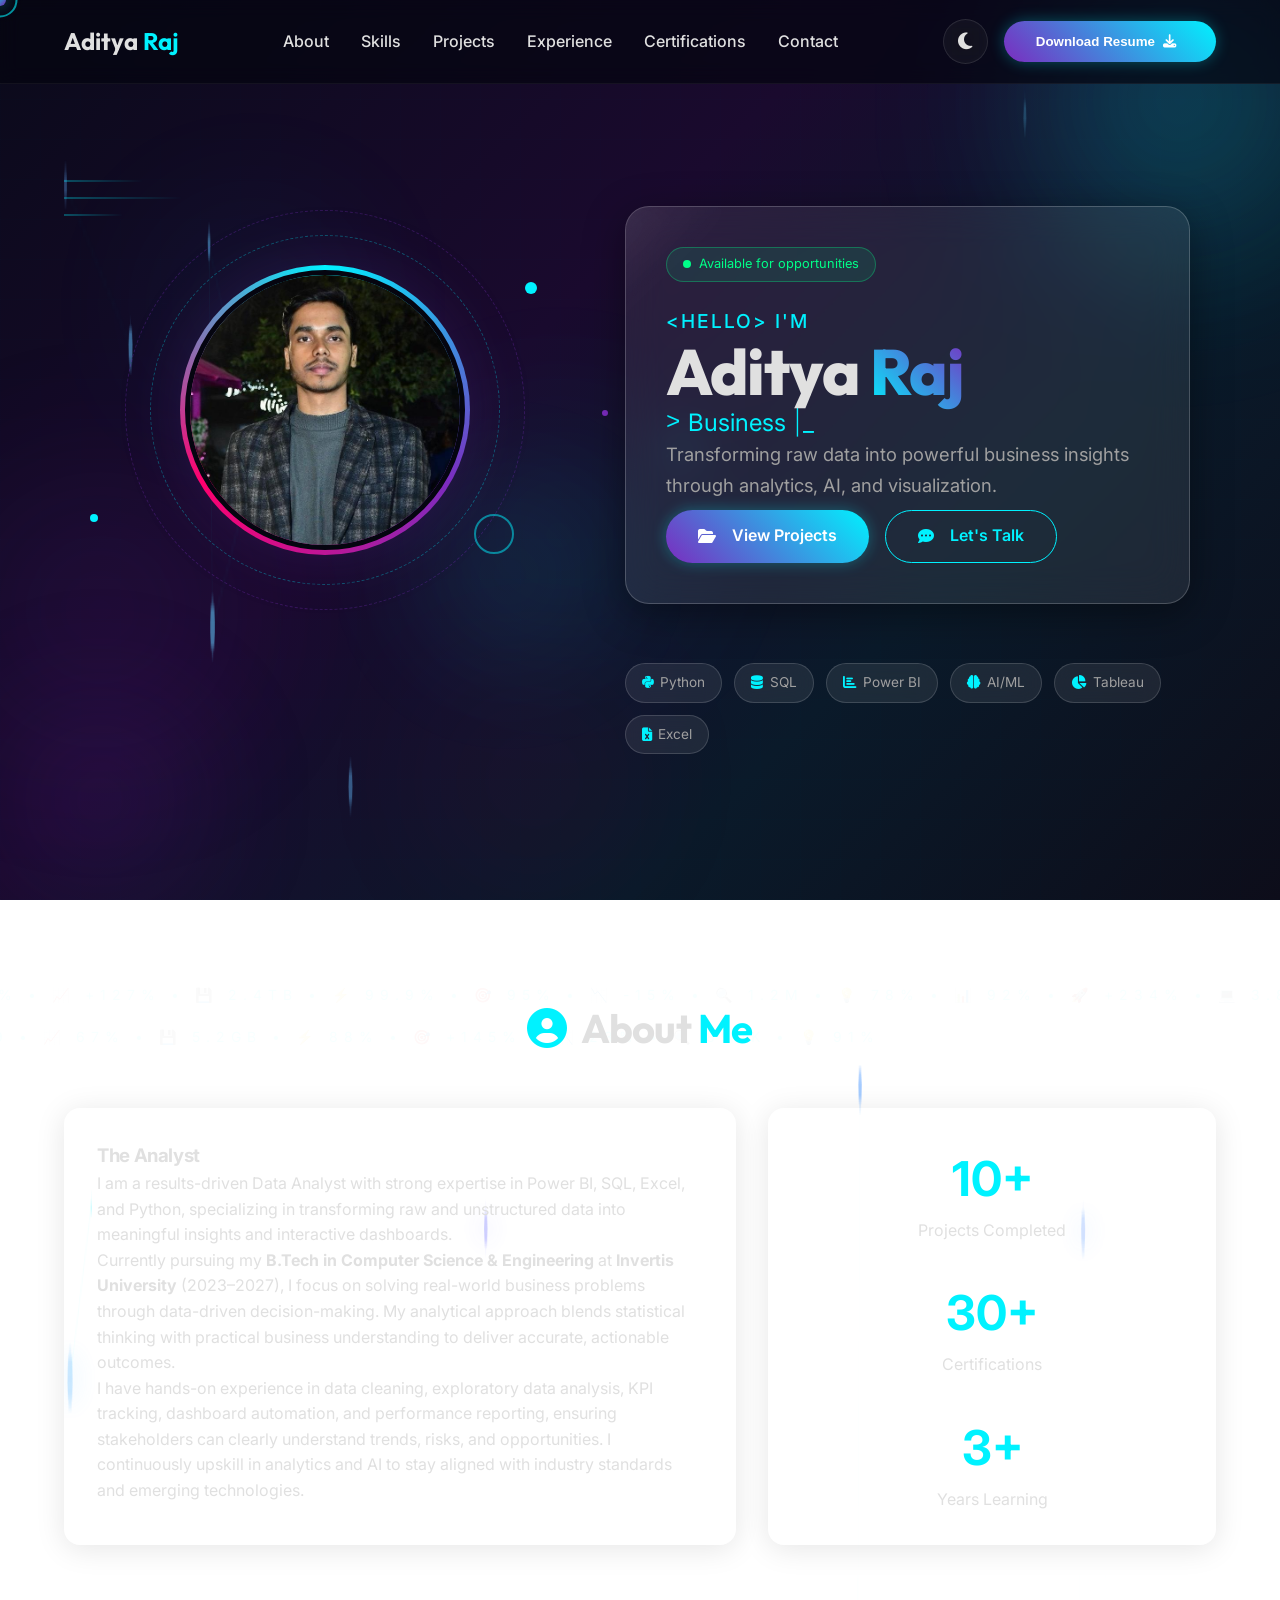
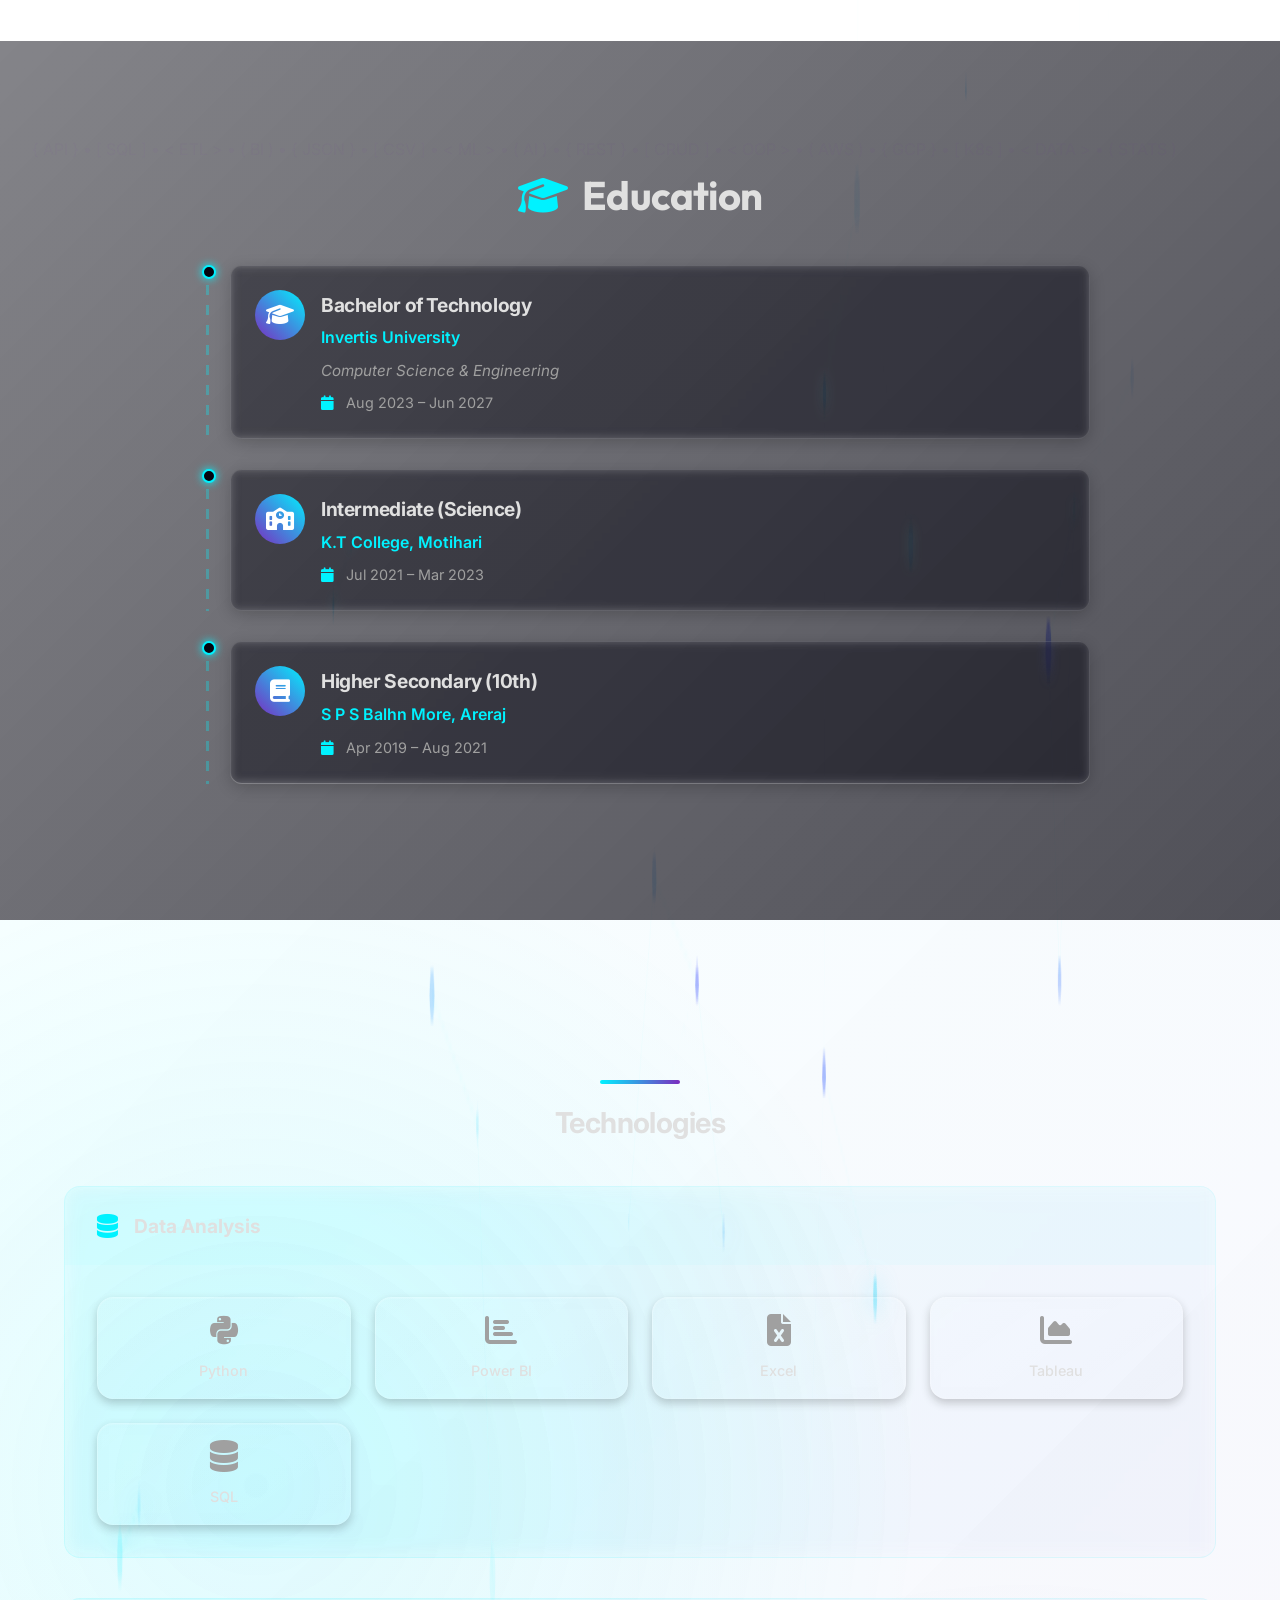
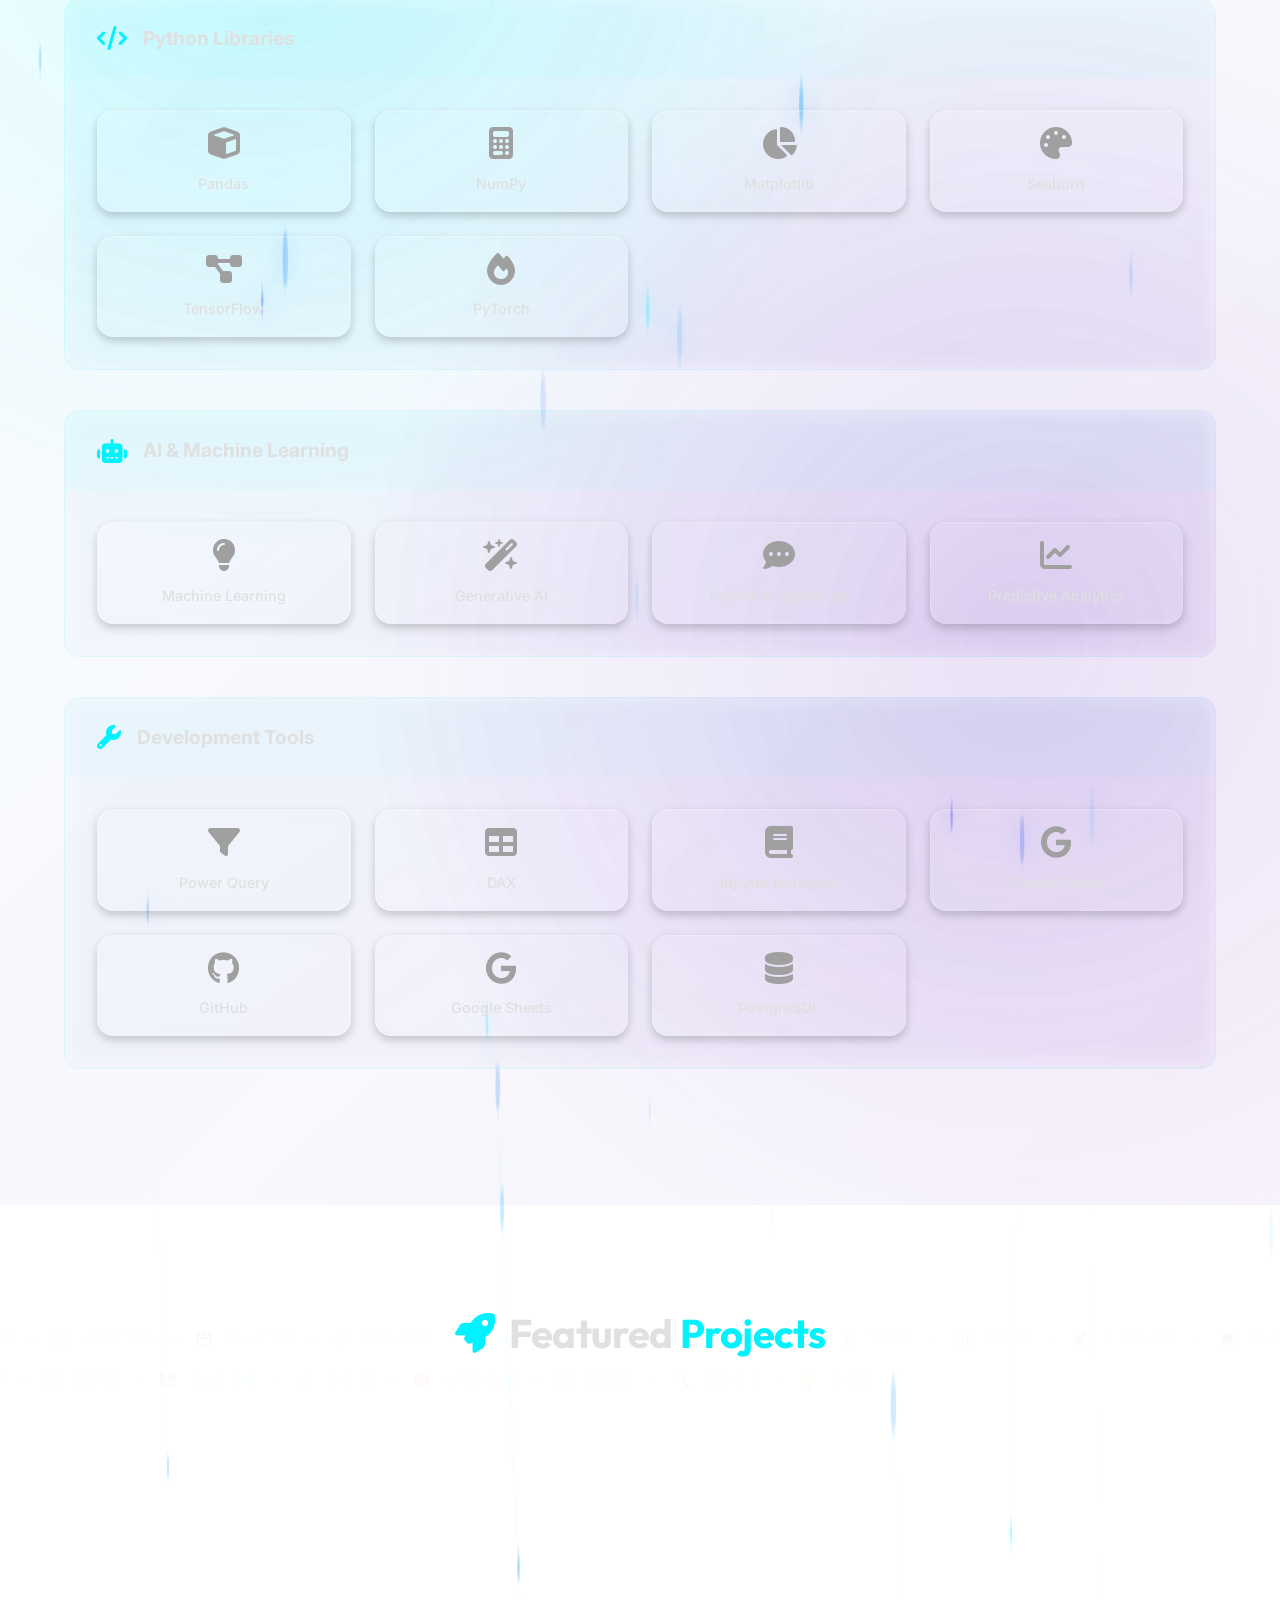
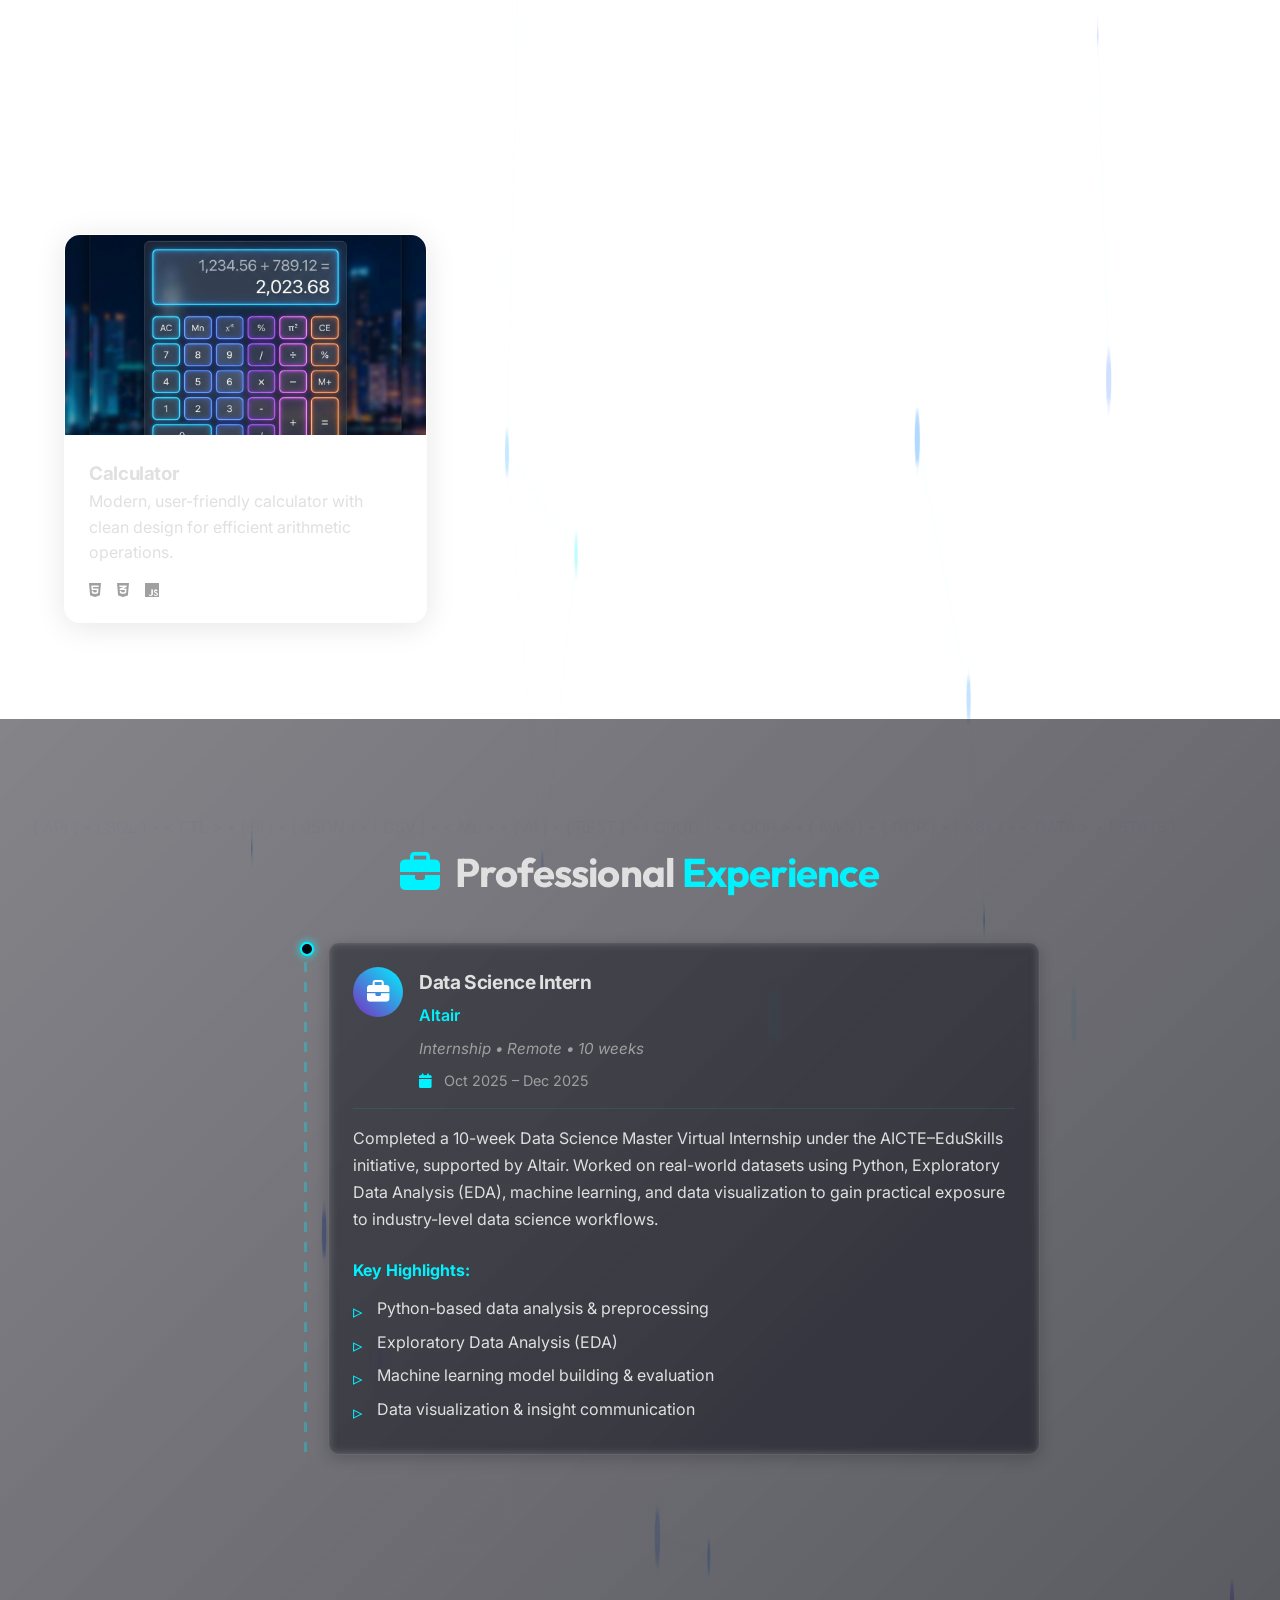
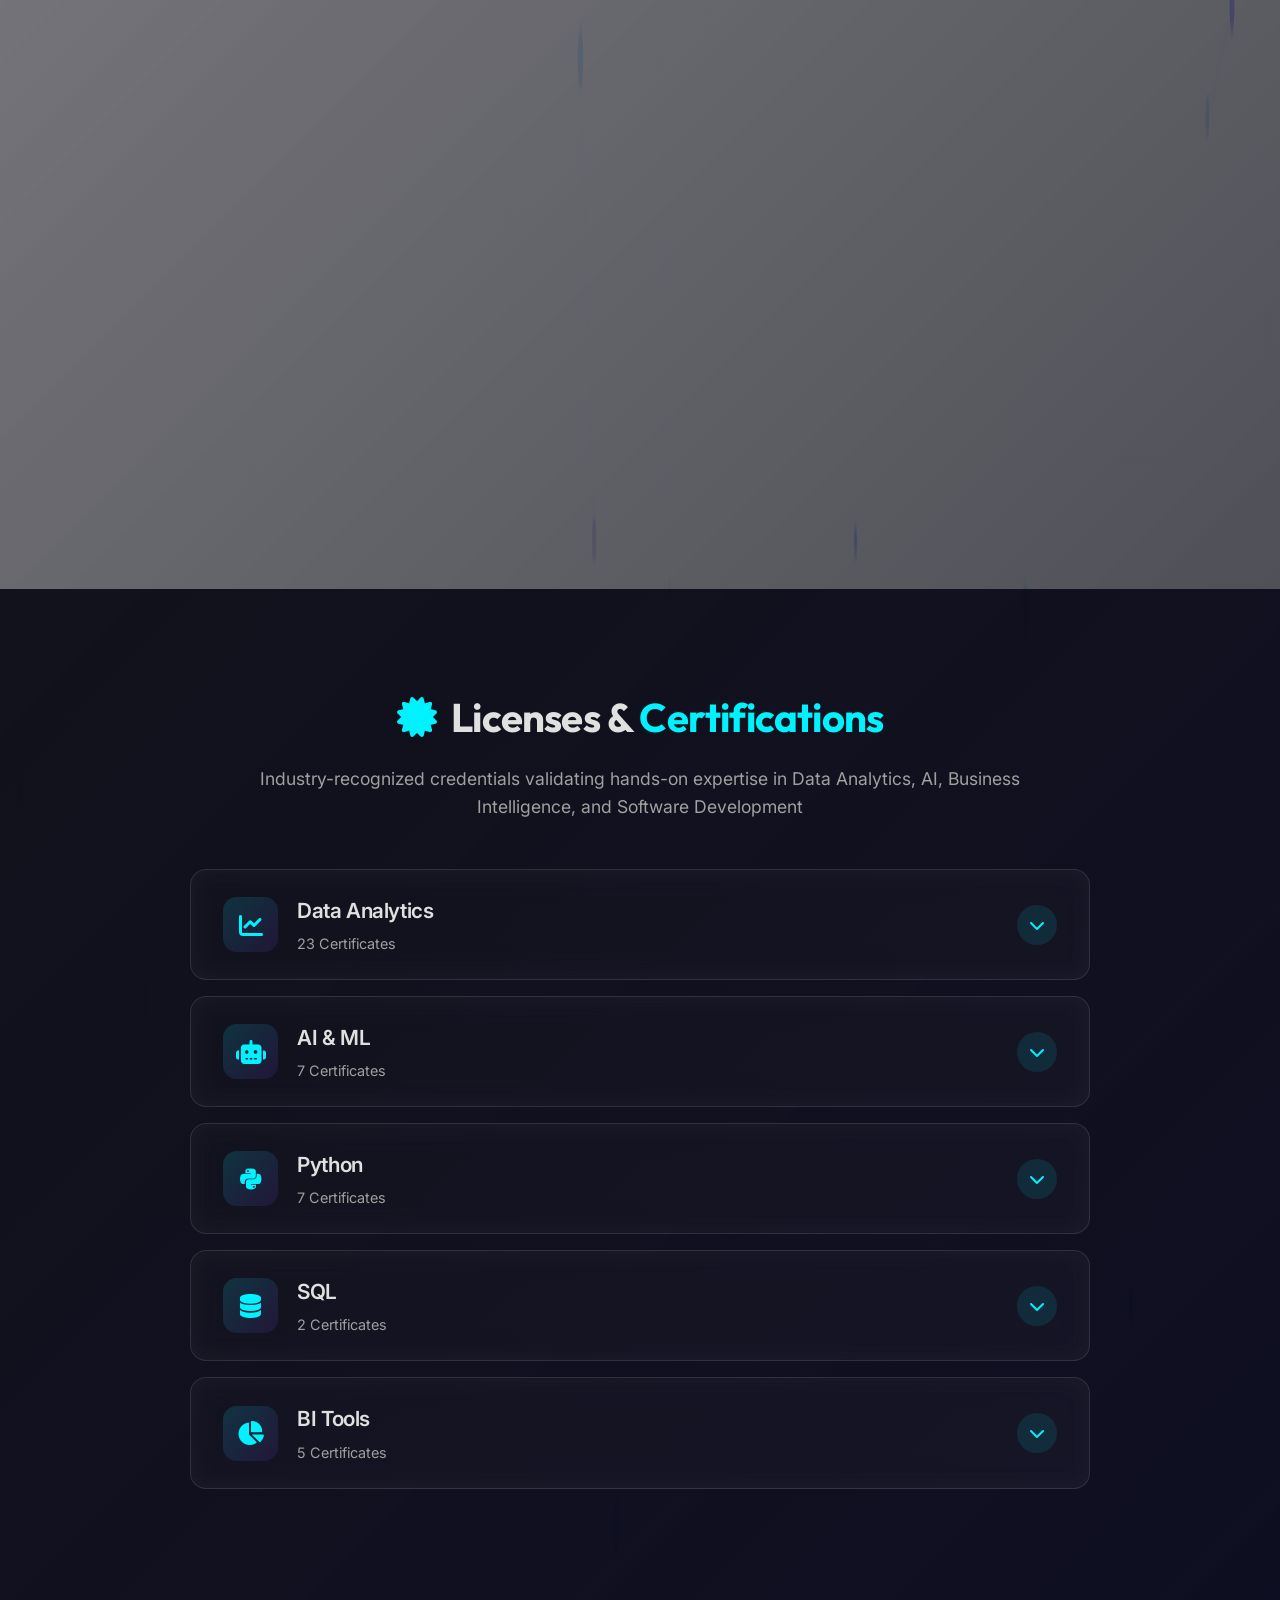
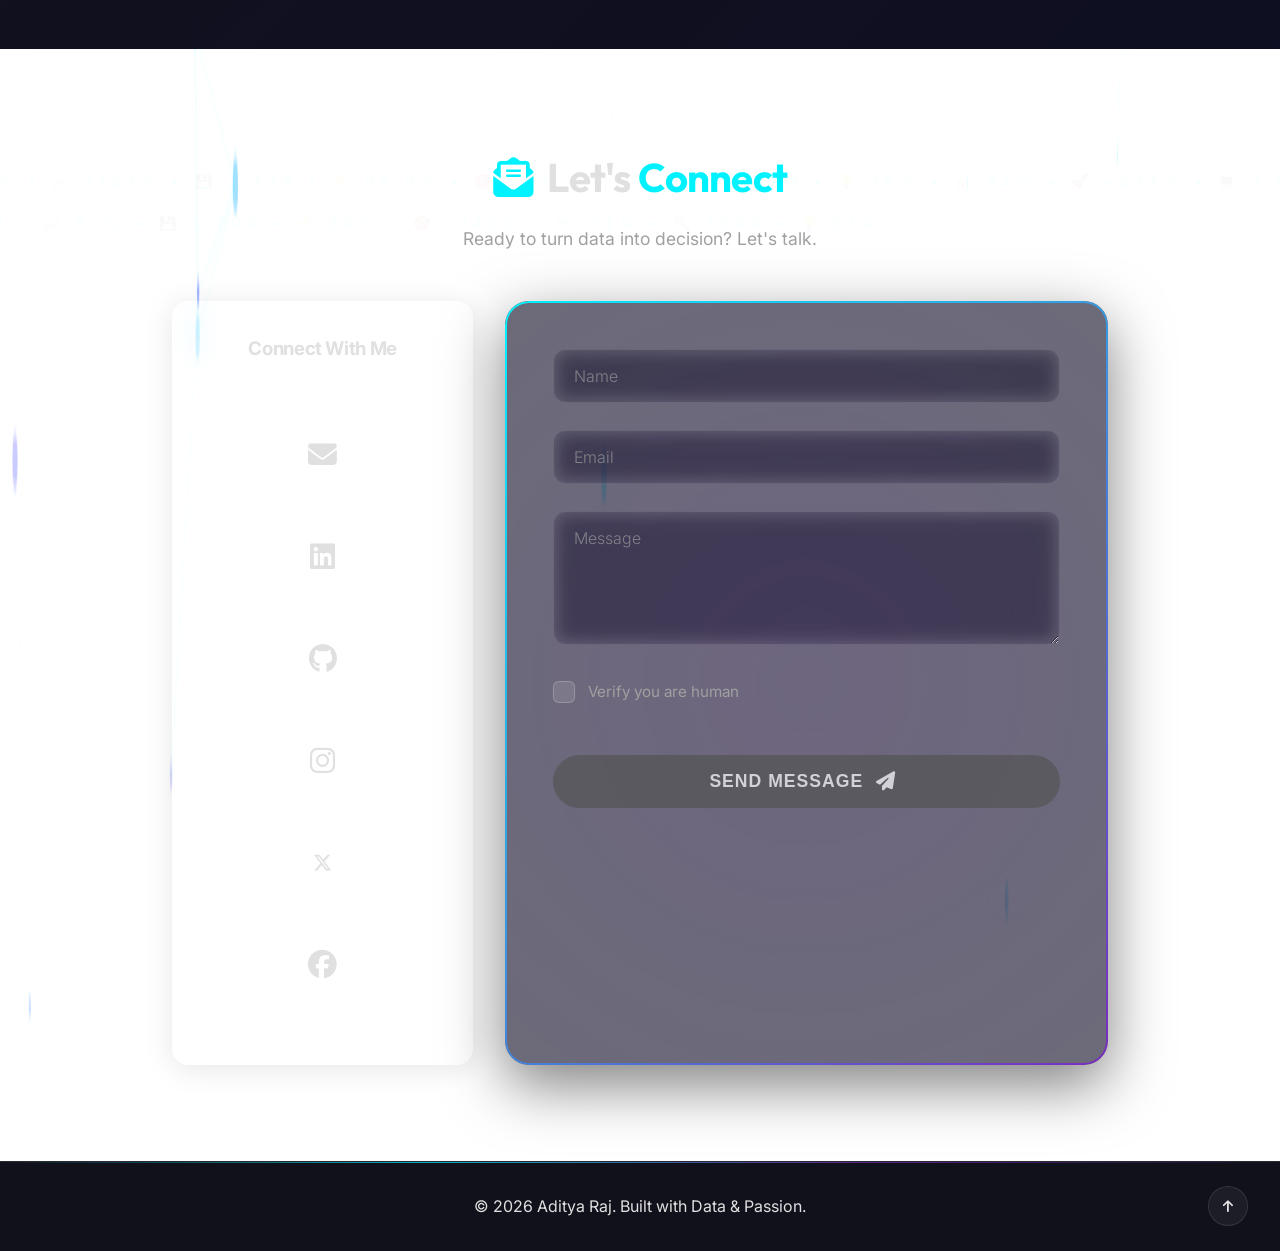
==== commit 10977435: "Refine mobile layout, compact tech grid, and clean Light Mode aesthetics" ====
--- a/index.html
+++ b/index.html
@@ -228,7 +228,7 @@
                                 <h3>Bachelor of Technology</h3>
                                 <h4>Invertis University</h4>
                                 <p class="edu-field">Computer Science & Engineering</p>
-                                <p class="edu-duration"><i class="fas fa-calendar"></i> Aug 2023 – Aug 2027 • CGPA: 7.9
+                                <p class="edu-duration"><i class="fas fa-calendar"></i> Aug 2023 – Jun 2027
                                 </p>
                             </div>
                         </div>
@@ -732,28 +732,6 @@
                 <!-- Certs will be dynamically loaded via JS -->
             </div>
 
-            <!-- Skill Emphasis Section -->
-            <div class="skill-emphasis">
-                <h3>Validated <span class="accent">Skills</span></h3>
-                <div class="skill-emphasis-grid">
-                    <div class="emphasis-item"><i class="fas fa-check-circle"></i> Data Analytics & Business
-                        Analytics</div>
-                    <div class="emphasis-item"><i class="fas fa-check-circle"></i> Power BI & Dashboard Development
-                    </div>
-                    <div class="emphasis-item"><i class="fas fa-check-circle"></i> Python for Data Analysis</div>
-                    <div class="emphasis-item"><i class="fas fa-check-circle"></i> SQL & Data Reporting</div>
-                    <div class="emphasis-item"><i class="fas fa-check-circle"></i> Data Visualization & Storytelling
-                    </div>
-                    <div class="emphasis-item"><i class="fas fa-check-circle"></i> Machine Learning & Predictive
-                        Analytics</div>
-                    <div class="emphasis-item"><i class="fas fa-check-circle"></i> Generative AI & Prompt Engineering
-                    </div>
-                    <div class="emphasis-item"><i class="fas fa-check-circle"></i> Responsible AI & Ethics</div>
-                    <div class="emphasis-item"><i class="fas fa-check-circle"></i> Excel & Spreadsheet Analysis</div>
-                    <div class="emphasis-item"><i class="fas fa-check-circle"></i> Software Development Foundations
-                    </div>
-                </div>
-            </div>
         </div>
     </section>
 
--- a/style.css
+++ b/style.css
@@ -24,7 +24,7 @@
     --bg-color: #f8faff;
     --bg-secondary: #ffffff;
     --card-bg: rgba(255, 255, 255, 0.95);
-    --card-border: rgba(100, 150, 255, 0.2);
+    --card-border: rgba(99, 102, 241, 0.15);
     --primary-accent: #3b82f6;
     --secondary-accent: #8b5cf6;
     --tertiary-accent: #ec4899;
@@ -91,12 +91,12 @@
 
 /* Light Theme Glass Cards - Enhanced */
 body.light-theme .glass-card {
-    background: linear-gradient(135deg, rgba(255, 255, 255, 0.95) 0%, rgba(248, 250, 255, 0.9) 100%);
-    border: 1px solid rgba(99, 102, 241, 0.15);
+    background: linear-gradient(135deg, rgba(255, 255, 255, 0.98) 0%, rgba(248, 250, 255, 0.95) 100%);
+    border: 1px solid rgba(15, 23, 42, 0.25);
     box-shadow:
-        0 8px 32px rgba(99, 102, 241, 0.1),
-        0 2px 8px rgba(0, 0, 0, 0.05),
-        inset 0 1px 0 rgba(255, 255, 255, 0.8);
+        0 10px 40px rgba(15, 23, 42, 0.12),
+        0 2px 8px rgba(0, 0, 0, 0.08),
+        inset 0 1px 0 rgba(255, 255, 255, 1);
 }
 
 body.light-theme .glass-card:hover {
@@ -144,14 +144,12 @@
 
 /* Light Theme Section Titles - Rainbow Underline */
 body.light-theme .section-title {
-    color: #1e293b;
+    color: #0f172a;
+    font-weight: 800;
 }
 
 body.light-theme .section-title .accent {
-    background: linear-gradient(135deg, #6366f1 0%, #8b5cf6 50%, #ec4899 100%);
-    -webkit-background-clip: text;
-    -webkit-text-fill-color: transparent;
-    background-clip: text;
+    color: #2563eb;
 }
 
 body.light-theme .section-title::after {
@@ -170,15 +168,16 @@
 
 /* Light Theme Tech Badges - Colorful */
 body.light-theme .tech-badge {
-    background: linear-gradient(135deg, rgba(99, 102, 241, 0.08) 0%, rgba(139, 92, 246, 0.08) 100%);
+    background: linear-gradient(135deg, rgba(255, 255, 255, 0.95) 0%, rgba(240, 248, 255, 0.9) 100%);
     border: 1px solid rgba(99, 102, 241, 0.2);
+    box-shadow: 0 4px 15px rgba(99, 102, 241, 0.08);
 }
 
 body.light-theme .tech-badge:hover {
-    background: linear-gradient(135deg, rgba(99, 102, 241, 0.15) 0%, rgba(139, 92, 246, 0.15) 100%);
-    border-color: rgba(139, 92, 246, 0.4);
-    box-shadow: 0 4px 20px rgba(139, 92, 246, 0.2);
-    transform: translateY(-3px);
+    background: linear-gradient(135deg, rgba(255, 255, 255, 1) 0%, rgba(240, 248, 255, 0.98) 100%);
+    border-color: rgba(99, 102, 241, 0.5);
+    box-shadow: 0 10px 30px rgba(99, 102, 241, 0.15);
+    transform: translateY(-5px);
 }
 
 /* Light Theme Skill Dots - Rainbow Colors */
@@ -206,6 +205,7 @@
 body.light-theme .project-card {
     background: linear-gradient(135deg, rgba(255, 255, 255, 0.98) 0%, rgba(248, 250, 255, 0.95) 100%);
     border: 1px solid rgba(99, 102, 241, 0.12);
+    box-shadow: 0 10px 30px rgba(15, 23, 42, 0.05);
 }
 
 body.light-theme .project-card:hover {
@@ -234,6 +234,7 @@
 body.light-theme .cert-category-section {
     background: linear-gradient(135deg, rgba(255, 255, 255, 0.98) 0%, rgba(248, 250, 255, 0.95) 100%);
     border: 1px solid rgba(99, 102, 241, 0.15);
+    box-shadow: 0 4px 20px rgba(15, 23, 42, 0.03);
 }
 
 body.light-theme .cert-category-section::before {
@@ -1010,7 +1011,7 @@
 
 .section {
     padding: 6rem 2rem;
-    max-width: 1200px;
+    max-width: 1400px;
     margin: 0 auto;
 }
 
@@ -1074,7 +1075,7 @@
    2. UTILITIES
    ========================================= */
 .container {
-    max-width: 1200px;
+    max-width: 1400px;
     margin: 0 auto;
     padding: 0 2rem;
     position: relative;
@@ -1927,14 +1928,33 @@
 }
 
 body.light-theme .intro-glass-card {
-    background: linear-gradient(135deg, rgba(255, 255, 255, 0.9) 0%, rgba(240, 248, 255, 0.95) 100%);
-    border: 2px solid transparent;
-    background-clip: padding-box;
+    background: linear-gradient(135deg, rgba(255, 255, 255, 0.9) 0%, rgba(240, 248, 255, 0.95) 100%) !important;
+    border: 2px solid transparent !important;
+    background-clip: padding-box !important;
     box-shadow:
         0 8px 32px rgba(59, 130, 246, 0.15),
         0 4px 16px rgba(147, 51, 234, 0.1),
-        inset 0 1px 0 rgba(255, 255, 255, 0.9);
+        inset 0 1px 0 rgba(255, 255, 255, 0.9) !important;
     position: relative;
+}
+
+body.light-theme .intro-glass-card * {
+    color: #1e293b !important;
+}
+
+body.light-theme .intro-name {
+    color: #1e293b !important;
+    font-weight: 800 !important;
+}
+
+body.light-theme .intro-tagline {
+    color: #475569 !important;
+}
+
+body.light-theme .intro-glass-card .tech-mini-badge {
+    background: rgba(99, 102, 241, 0.1) !important;
+    border-color: rgba(99, 102, 241, 0.2) !important;
+    color: #4f46e5 !important;
 }
 
 body.light-theme .intro-glass-card::before {
@@ -2383,13 +2403,57 @@
         min-height: 400px;
     }
 
+    #education {
+        padding-bottom: 2rem !important;
+    }
+
+    #skills {
+        padding-top: 2rem !important;
+    }
+
+    /* Responsive Grid for Technologies on mobile */
+    .skills-tech-grid {
+        display: grid !important;
+        grid-template-columns: repeat(3, 1fr) !important;
+        /* Force 3 columns */
+        gap: 0.5rem !important;
+        width: 100% !important;
+        margin: 1rem 0 !important;
+        padding: 0 0.2rem !important;
+        overflow-x: visible !important;
+    }
+
     .skills-tech-grid .tech-badge {
-        width: 140px;
-        /* Smaller for skills */
-        display: flex;
-        flex-direction: column;
-        align-items: center;
-        text-align: center;
+        width: 100% !important;
+        padding: 0.8rem 0.2rem !important;
+        display: flex !important;
+        flex-direction: column !important;
+        align-items: center !important;
+        text-align: center !important;
+        min-height: 85px !important;
+        justify-content: center !important;
+        gap: 0.4rem !important;
+    }
+
+    .skills-tech-grid .tech-badge i {
+        font-size: 1.2rem !important;
+        margin-bottom: 0 !important;
+    }
+
+    .skills-tech-grid .tech-badge span {
+        font-size: 0.7rem !important;
+        line-height: 1.1 !important;
+    }
+
+    /* Expand Professional Experience on mobile */
+    .experience-timeline {
+        padding-left: 1.5rem !important;
+        margin: 0 !important;
+        max-width: 100% !important;
+    }
+
+    .experience-timeline::before {
+        left: 0.5rem !important;
     }
 }
 
@@ -2852,17 +2916,19 @@
 
 .tech-badge {
     background: rgba(255, 255, 255, 0.03);
-    backdrop-filter: blur(8px);
+    backdrop-filter: blur(12px);
     border: 1px solid rgba(0, 242, 255, 0.15);
-    border-radius: 12px;
-    padding: 1.2rem 1.5rem;
+    border-radius: 16px;
+    padding: 1.5rem 1.8rem;
     display: flex;
+    flex-direction: column;
     align-items: center;
-    gap: 1rem;
+    gap: 0.8rem;
     transition: all 0.4s cubic-bezier(0.175, 0.885, 0.32, 1.275);
     cursor: pointer;
     position: relative;
     overflow: hidden;
+    box-shadow: 0 4px 15px rgba(0, 0, 0, 0.1);
 }
 
 .tech-badge::before {
@@ -4075,10 +4141,11 @@
 
 /* Social Icons Container */
 .social-icons-container {
-    display: grid;
-    grid-template-columns: repeat(3, 1fr);
-    gap: 1.5rem;
-    padding: 1rem;
+    display: flex;
+    justify-content: center;
+    flex-wrap: wrap;
+    gap: 2rem;
+    padding: 2rem;
 }
 
 .social-icon {
@@ -4129,6 +4196,18 @@
 .social-icon i {
     transition: 0.3s;
     z-index: 1;
+}
+
+body.light-theme .social-icon {
+    background: rgba(255, 255, 255, 0.9);
+    border: 1px solid rgba(99, 102, 241, 0.15);
+    box-shadow: 0 4px 12px rgba(99, 102, 241, 0.05);
+}
+
+body.light-theme .social-icon:hover {
+    background: #fff;
+    border-color: rgba(99, 102, 241, 0.4);
+    box-shadow: 0 8px 25px rgba(99, 102, 241, 0.15);
 }
 
 /* Platform-specific colors on hover */
@@ -5248,34 +5327,39 @@
    ========================================= */
     @media (max-width: 768px) {
 
+        #education .container,
+        #experience .container {
+            padding-left: 0.2rem !important;
+            padding-right: 0.2rem !important;
+            max-width: 100% !important;
+        }
+
         .education-timeline,
         .experience-timeline {
-            padding-left: 0.5rem !important;
-            /* Minimize parent padding */
+            padding-left: 0.1rem !important;
             margin-left: 0 !important;
+            width: 100% !important;
         }
 
         .timeline-item {
             margin-left: 0 !important;
-            /* Push all the way left */
-            padding-left: 1.5rem !important;
-            /* Space for node */
+            padding-left: 1rem !important;
+            width: 100% !important;
         }
 
         .timeline-content {
-            margin-left: 0.5rem !important;
-            padding: 1rem !important;
+            margin-left: 0.2rem !important;
+            padding: 1.2rem 0.8rem !important;
+            width: calc(100% - 0.5rem) !important;
+            box-sizing: border-box !important;
         }
 
-        /* Mobile Line Alignment */
         .timeline-item::after {
             left: -1px !important;
-            /* Shift line slightly left to hit node center */
         }
 
         .timeline-item::before {
             left: -4.5px !important;
-            /* Micro-adjustment for node */
         }
     }
 }
@@ -5820,9 +5904,8 @@
     }
 
     .skills-tech-grid {
-        grid-template-columns: repeat(3, 1fr);
-        /* Force 3 columns if space permits, or stick to auto-fit */
-        gap: 0.5rem;
+        /* Handled by higher specificity in earlier media queries */
+        gap: 0.75rem !important;
     }
 }
 
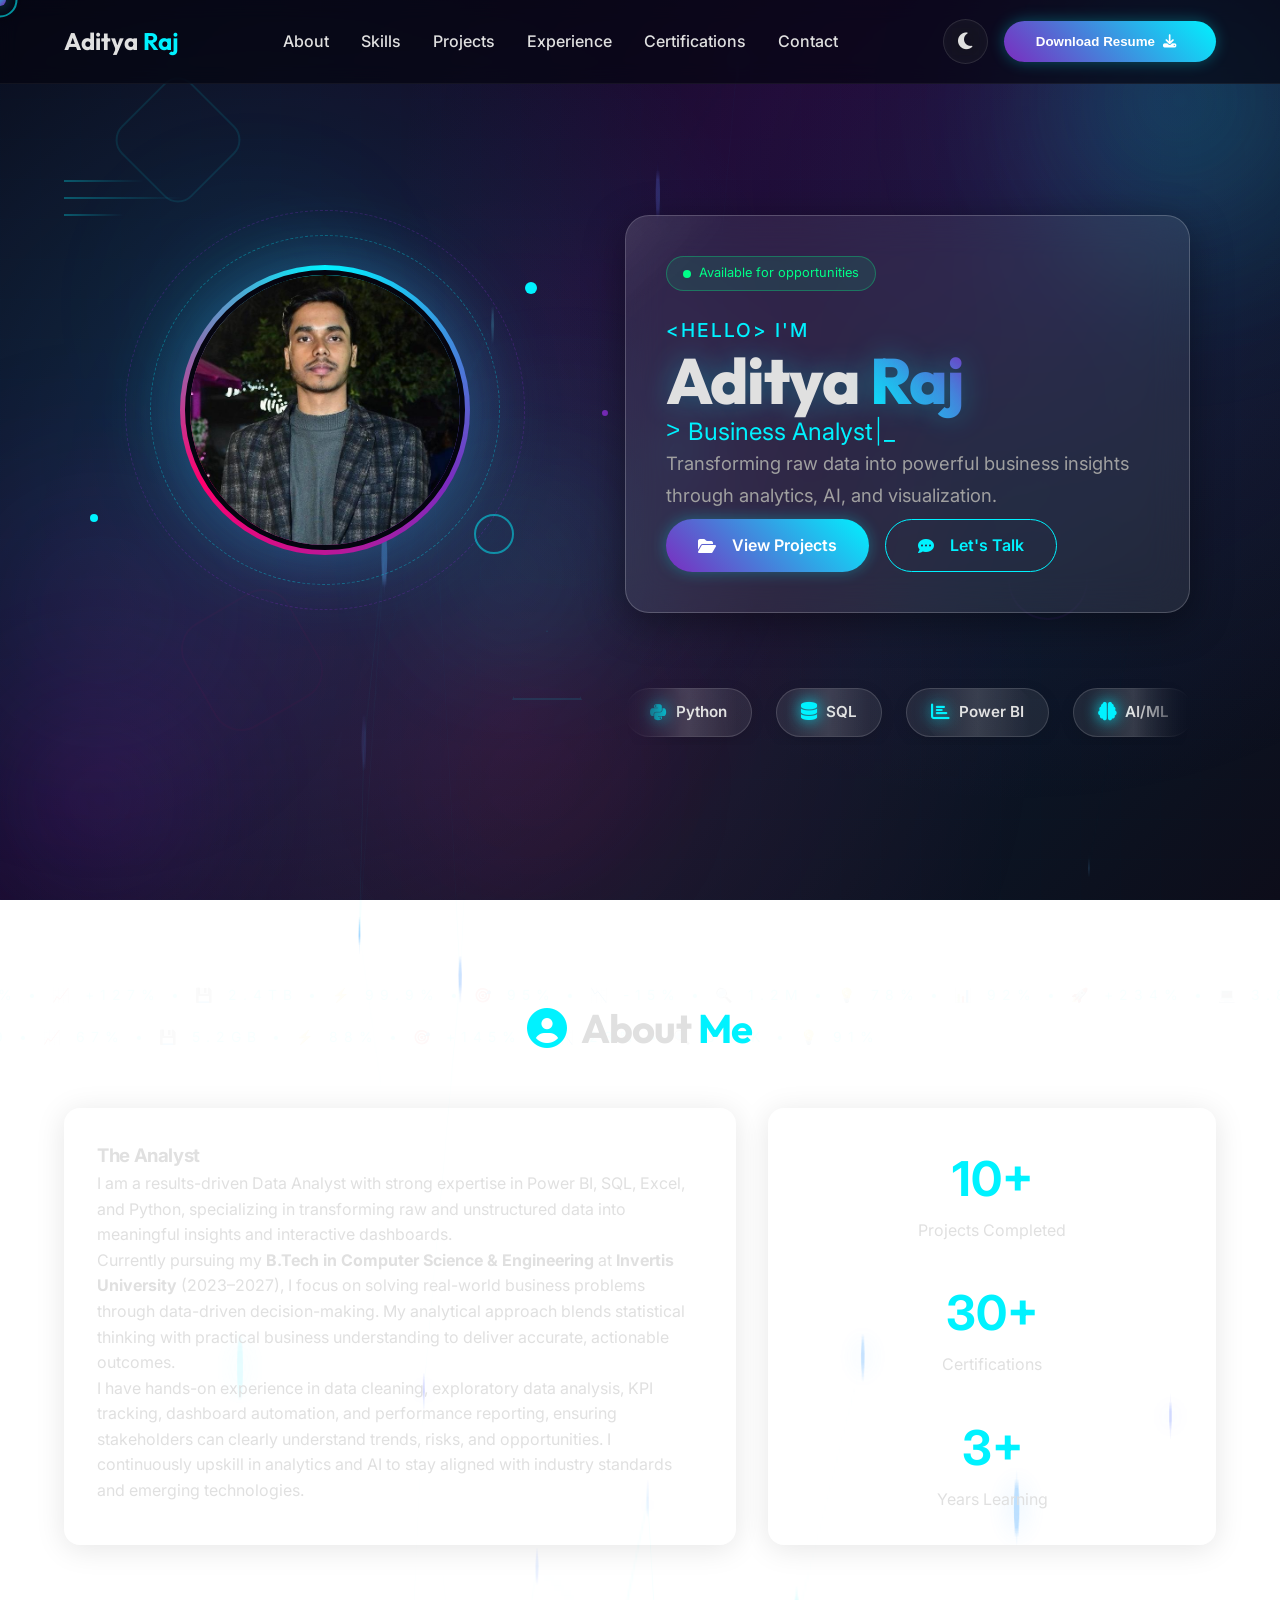
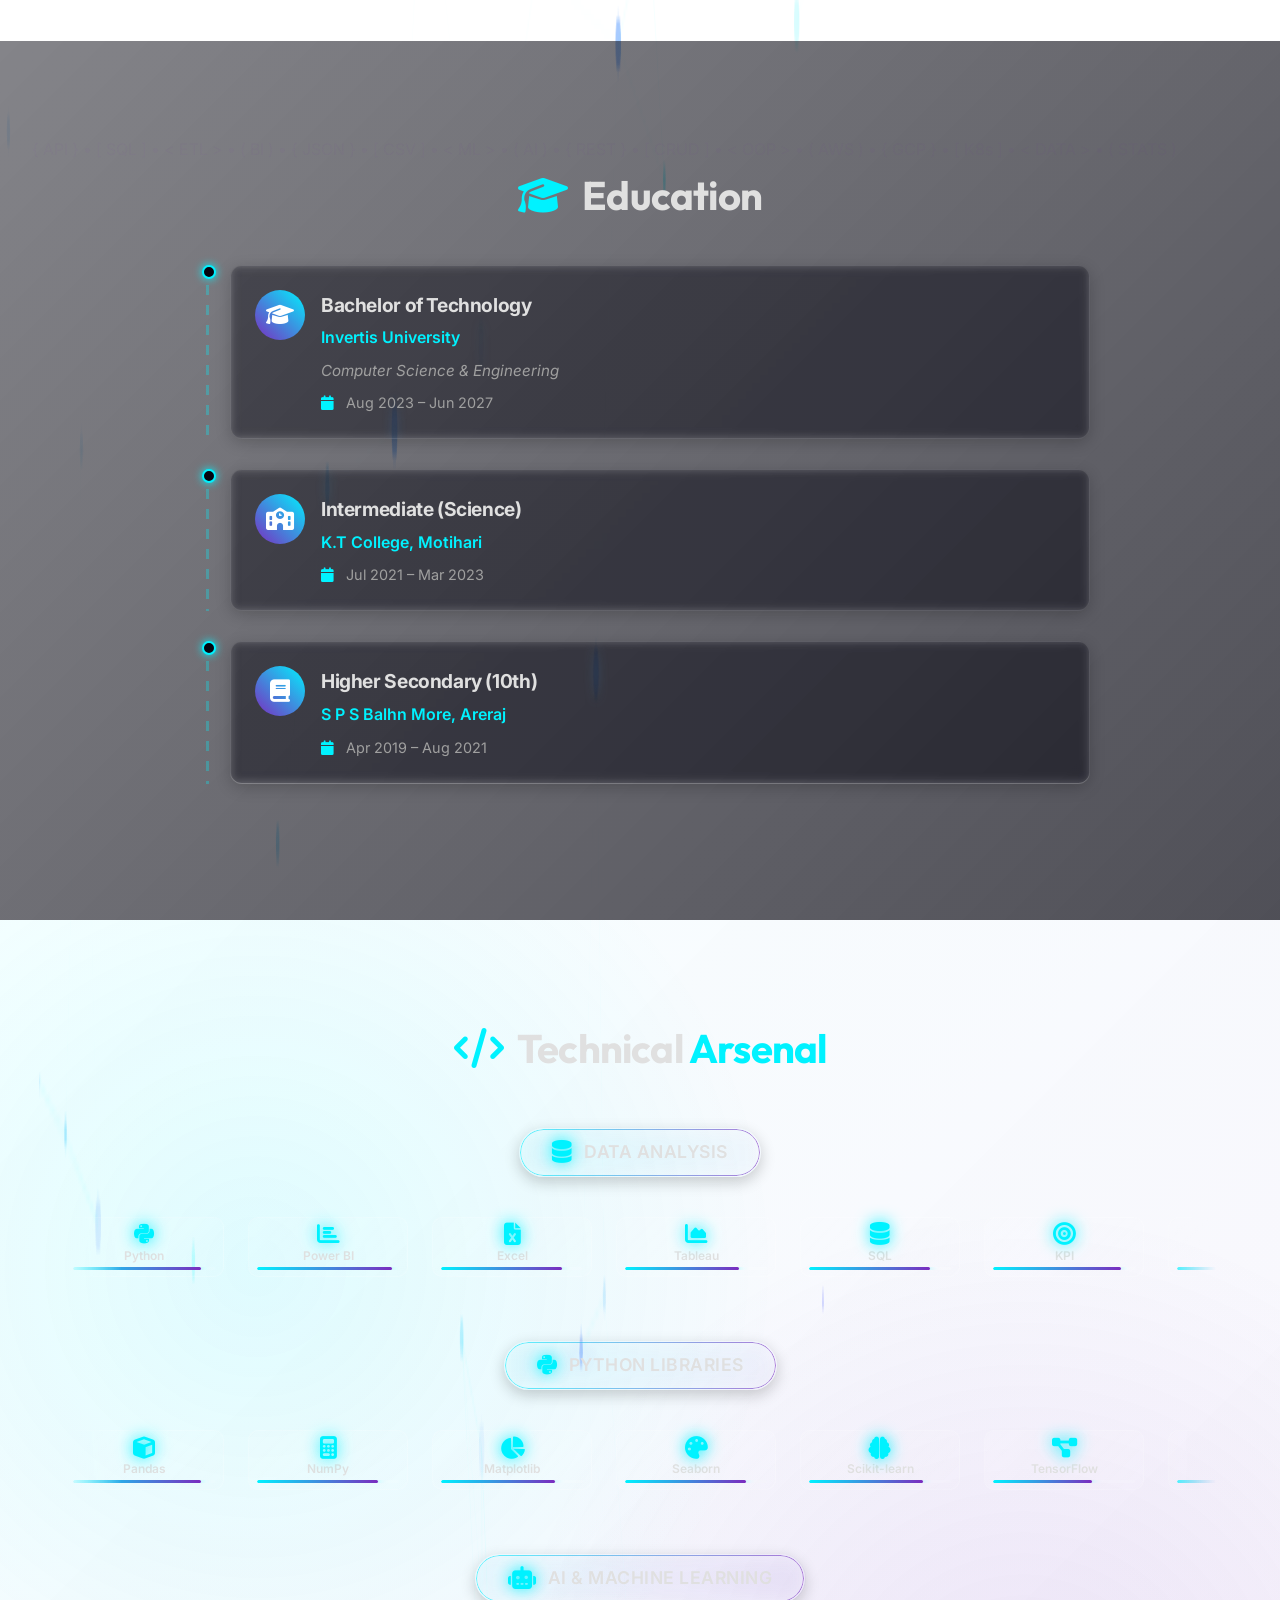
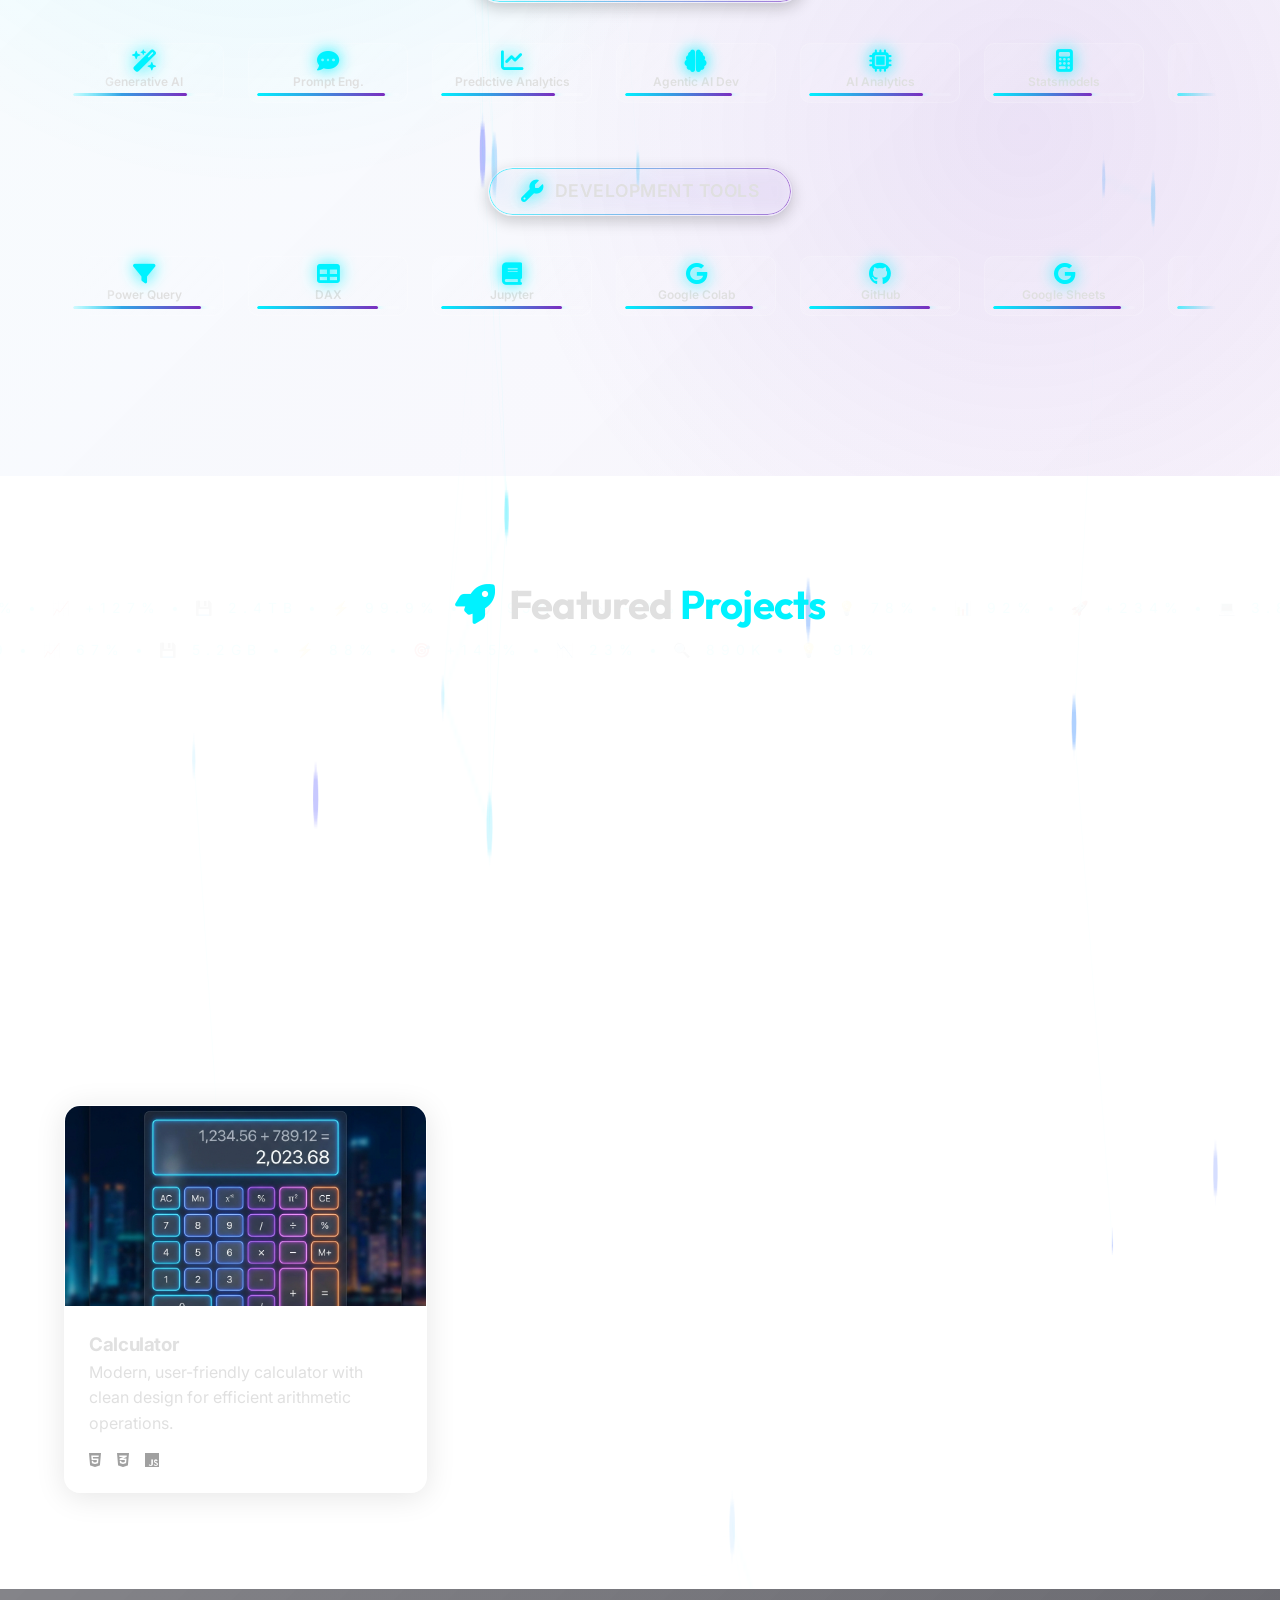
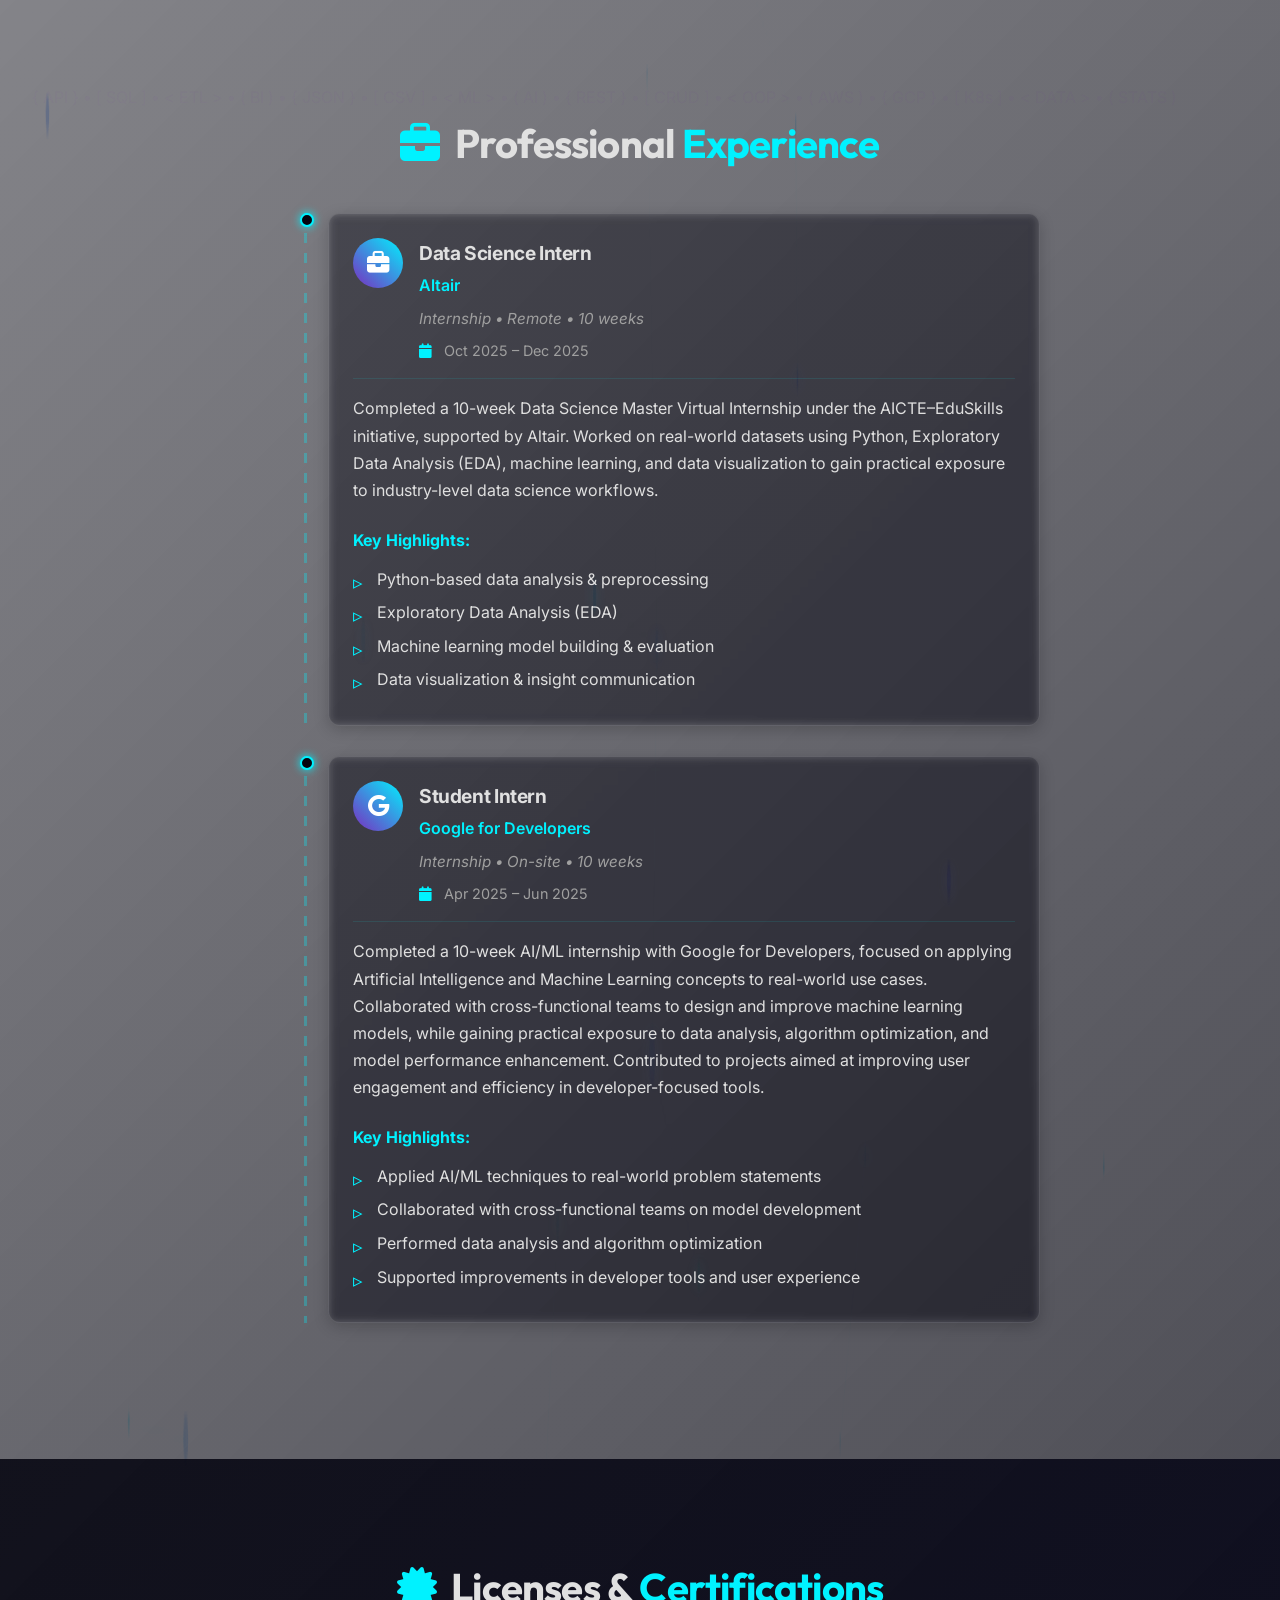
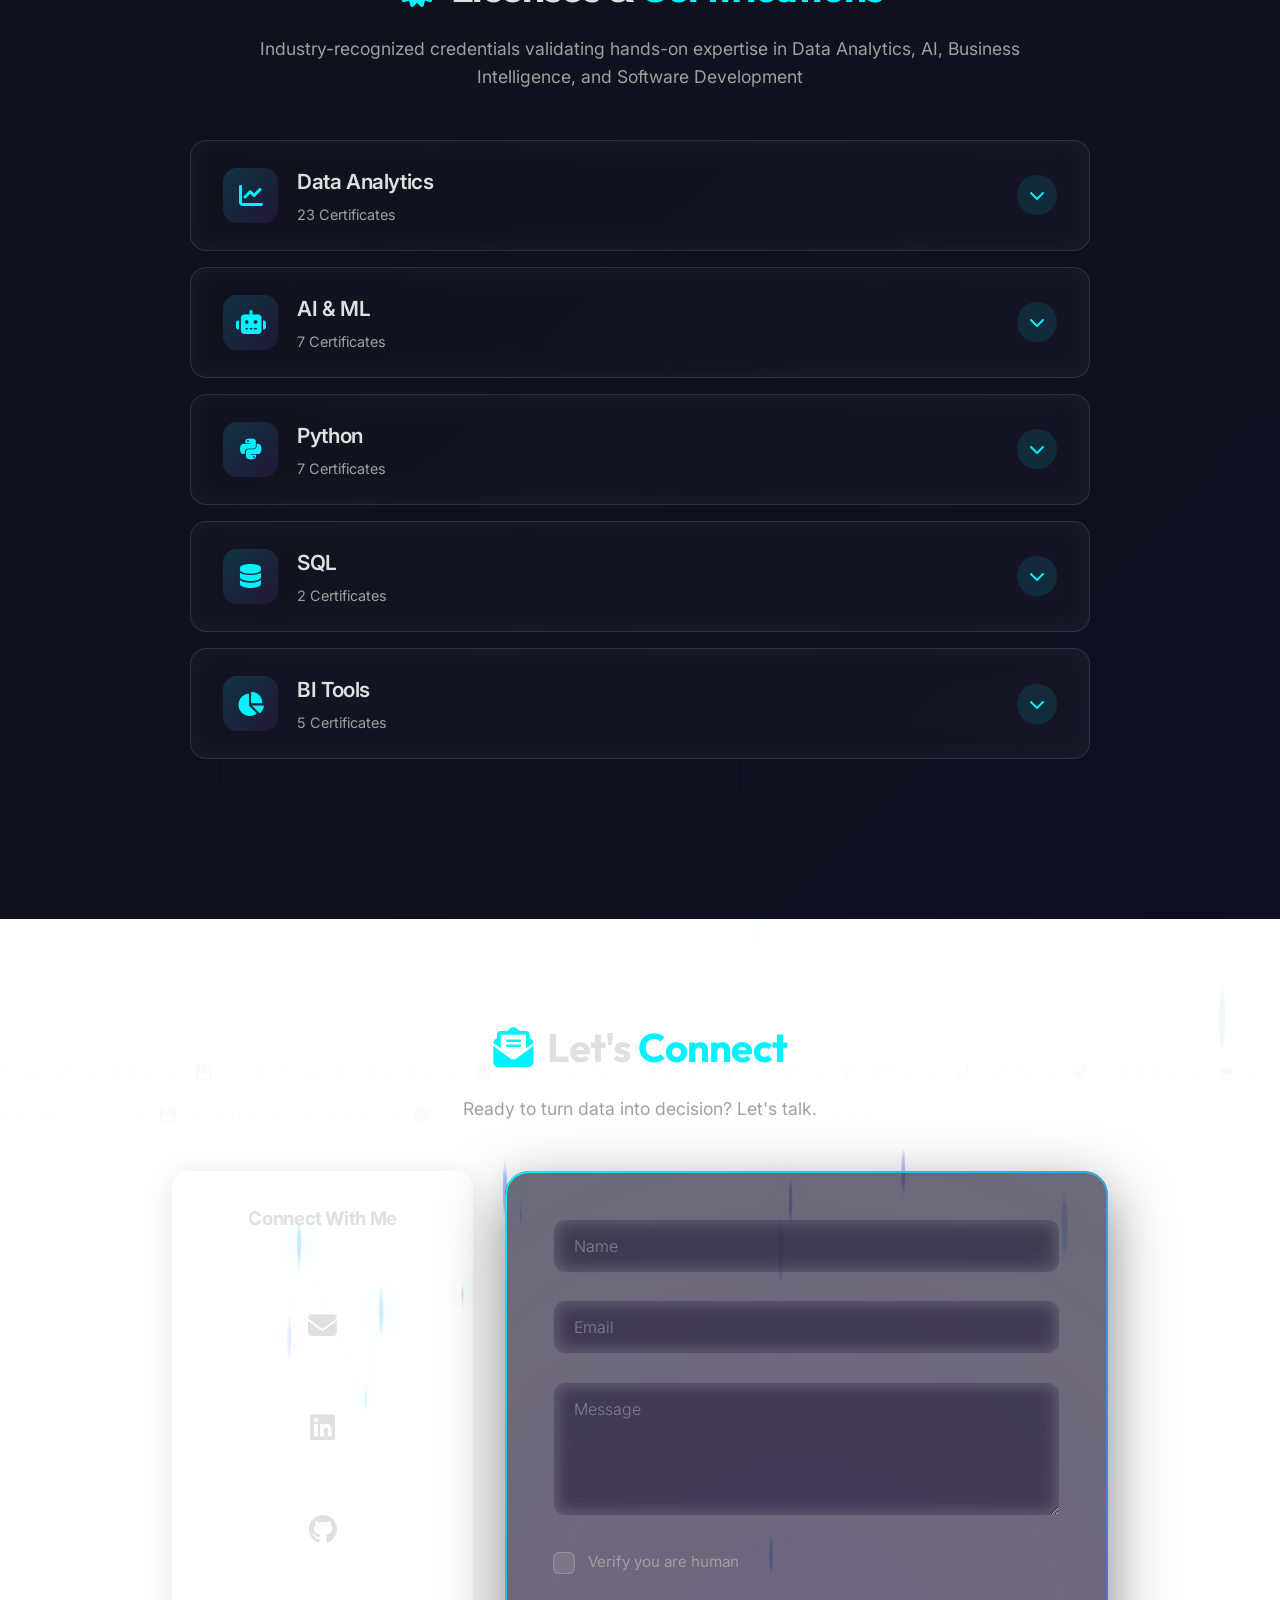
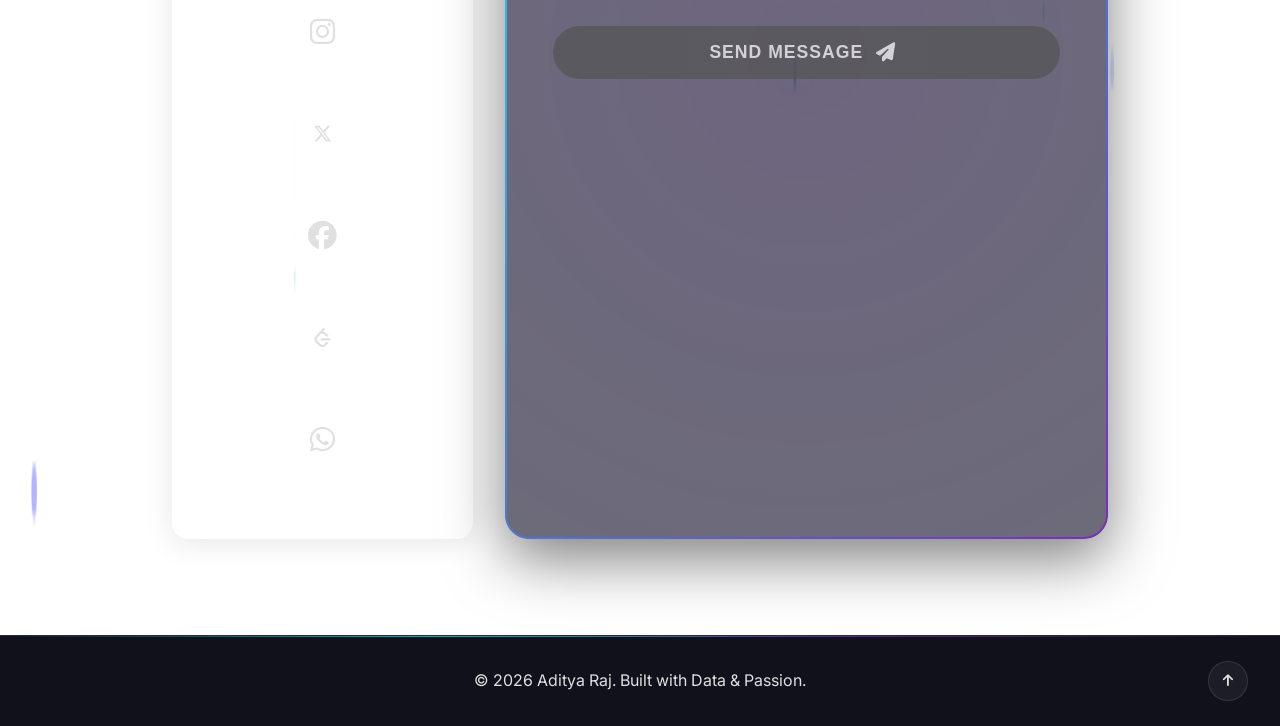
==== commit 89ce1f7e: "Mobile layout optimizations, contact form update, and WhatsApp link" ====
--- a/index.html
+++ b/index.html
@@ -12,6 +12,9 @@
         rel="stylesheet">
     <link rel="stylesheet" href="https://cdnjs.cloudflare.com/ajax/libs/font-awesome/6.4.0/css/all.min.css">
     <link rel="stylesheet" href="style.css">
+    <link rel="stylesheet" href="hero-effects.css">
+    <link rel="stylesheet" href="hero-tech-scroll.css">
+    <link rel="stylesheet" href="technologies-premium.css">
 </head>
 
 <body>
@@ -108,6 +111,15 @@
             </div>
         </div>
 
+        <!-- Floating Geometric Shapes -->
+        <div class="geometric-shapes">
+            <div class="geometric-shape shape-1"></div>
+            <div class="geometric-shape shape-2"></div>
+            <div class="geometric-shape shape-3"></div>
+            <div class="geometric-shape shape-4"></div>
+            <div class="geometric-shape shape-5"></div>
+        </div>
+
         <div class="intro-container">
             <!-- Profile Photo Side -->
             <div class="intro-photo-wrapper fade-in-left">
@@ -154,15 +166,28 @@
                                 class="fas fa-comment-dots"></i> Let's Talk</a>
                     </div>
                 </div>
-                <!-- Horizontal scrollable tech badges -->
+                <!-- Infinite Scrolling Tech Badges -->
                 <div class="intro-tech-scroll-wrapper">
-                    <div class="intro-tech-badges">
-                        <span class="tech-mini-badge glass-badge"><i class="fab fa-python"></i> Python</span>
-                        <span class="tech-mini-badge glass-badge"><i class="fas fa-database"></i> SQL</span>
-                        <span class="tech-mini-badge glass-badge"><i class="fas fa-chart-bar"></i> Power BI</span>
-                        <span class="tech-mini-badge glass-badge"><i class="fas fa-brain"></i> AI/ML</span>
-                        <span class="tech-mini-badge glass-badge"><i class="fas fa-chart-pie"></i> Tableau</span>
-                        <span class="tech-mini-badge glass-badge"><i class="fas fa-file-excel"></i> Excel</span>
+                    <div class="intro-tech-marquee">
+                        <div class="intro-tech-badges">
+                            <span class="tech-mini-badge glass-badge"><i class="fab fa-python"></i> Python</span>
+                            <span class="tech-mini-badge glass-badge"><i class="fas fa-database"></i> SQL</span>
+                            <span class="tech-mini-badge glass-badge"><i class="fas fa-chart-bar"></i> Power BI</span>
+                            <span class="tech-mini-badge glass-badge"><i class="fas fa-brain"></i> AI/ML</span>
+                            <span class="tech-mini-badge glass-badge"><i class="fas fa-chart-pie"></i> Tableau</span>
+                            <span class="tech-mini-badge glass-badge"><i class="fas fa-file-excel"></i> Excel</span>
+
+                        </div>
+                        <!-- Duplicate for seamless loop -->
+                        <div class="intro-tech-badges" aria-hidden="true">
+                            <span class="tech-mini-badge glass-badge"><i class="fab fa-python"></i> Python</span>
+                            <span class="tech-mini-badge glass-badge"><i class="fas fa-database"></i> SQL</span>
+                            <span class="tech-mini-badge glass-badge"><i class="fas fa-chart-bar"></i> Power BI</span>
+                            <span class="tech-mini-badge glass-badge"><i class="fas fa-brain"></i> AI/ML</span>
+                            <span class="tech-mini-badge glass-badge"><i class="fas fa-chart-pie"></i> Tableau</span>
+                            <span class="tech-mini-badge glass-badge"><i class="fas fa-file-excel"></i> Excel</span>
+
+                        </div>
                     </div>
                 </div>
             </div>
@@ -266,299 +291,246 @@
         </div>
     </section>
 
-    <!-- Technical Arsenal Section -->
+    <!-- Technical Arsenal Section - Vertical Stack with Horizontal Scroll -->
     <section id="skills" class="section arsenal-section">
         <div class="container">
-
-            <!-- Featured Skills Showcase -->
-
-            <!-- Detailed Skills Grid -->
-            <div class="arsenal-detailed">
-                <h3 class="arsenal-subtitle"><span class="gradient-line"></span>Technologies</h3>
-
-                <div class="skills-category spotlight-card">
-                    <div class="category-header">
-                        <i class="fas fa-database"></i>
-                        <span>Data Analysis</span>
-                    </div>
-                    <div class="skills-tech-grid always-visible">
-                        <div class="tech-badge hover-trigger">
-                            <i class="fab fa-python"></i>
-                            <span>Python</span>
-                            <div class="skill-dots">
-                                <span class="dot active"></span>
-                                <span class="dot active"></span>
-                                <span class="dot active"></span>
-                                <span class="dot active"></span>
-                                <span class="dot"></span>
-                            </div>
-                        </div>
-                        <div class="tech-badge hover-trigger">
-                            <i class="fas fa-chart-bar"></i>
-                            <span>Power BI</span>
-                            <div class="skill-dots">
-                                <span class="dot active"></span>
-                                <span class="dot active"></span>
-                                <span class="dot active"></span>
-                                <span class="dot active"></span>
-                                <span class="dot active"></span>
-                            </div>
-                        </div>
-                        <div class="tech-badge hover-trigger">
-                            <i class="fas fa-file-excel"></i>
-                            <span>Excel</span>
-                            <div class="skill-dots">
-                                <span class="dot active"></span>
-                                <span class="dot active"></span>
-                                <span class="dot active"></span>
-                                <span class="dot active"></span>
-                                <span class="dot"></span>
-                            </div>
-                        </div>
-                        <div class="tech-badge hover-trigger">
-                            <i class="fas fa-chart-area"></i>
-                            <span>Tableau</span>
-                            <div class="skill-dots">
-                                <span class="dot active"></span>
-                                <span class="dot active"></span>
-                                <span class="dot active"></span>
-                                <span class="dot active"></span>
-                                <span class="dot"></span>
-                            </div>
-                        </div>
-
-                        <div class="tech-badge hover-trigger">
-                            <i class="fas fa-database"></i>
-                            <span>SQL</span>
-                            <div class="skill-dots">
-                                <span class="dot active"></span>
-                                <span class="dot active"></span>
-                                <span class="dot active"></span>
-                                <span class="dot active"></span>
-                                <span class="dot"></span>
-                            </div>
-                        </div>
-                    </div>
-                </div>
-
-                <div class="skills-category spotlight-card">
-                    <div class="category-header">
-                        <i class="fas fa-code"></i>
-                        <span>Python Libraries</span>
-                    </div>
-                    <div class="skills-tech-grid always-visible">
-                        <div class="tech-badge hover-trigger">
-                            <i class="fas fa-cube"></i>
-                            <span>Pandas</span>
-                            <div class="skill-dots">
-                                <span class="dot active"></span>
-                                <span class="dot active"></span>
-                                <span class="dot active"></span>
-                                <span class="dot active"></span>
-                                <span class="dot"></span>
-                            </div>
-                        </div>
-                        <div class="tech-badge hover-trigger">
-                            <i class="fas fa-calculator"></i>
-                            <span>NumPy</span>
-                            <div class="skill-dots">
-                                <span class="dot active"></span>
-                                <span class="dot active"></span>
-                                <span class="dot active"></span>
-                                <span class="dot active"></span>
-                                <span class="dot"></span>
-                            </div>
-                        </div>
-                        <div class="tech-badge hover-trigger">
-                            <i class="fas fa-chart-pie"></i>
-                            <span>Matplotlib</span>
-                            <div class="skill-dots">
-                                <span class="dot active"></span>
-                                <span class="dot active"></span>
-                                <span class="dot active"></span>
-                                <span class="dot active"></span>
-                                <span class="dot"></span>
-                            </div>
-                        </div>
-                        <div class="tech-badge hover-trigger">
-                            <i class="fas fa-palette"></i>
-                            <span>Seaborn</span>
-                            <div class="skill-dots">
-                                <span class="dot active"></span>
-                                <span class="dot active"></span>
-                                <span class="dot active"></span>
-                                <span class="dot active"></span>
-                                <span class="dot"></span>
-                            </div>
-                        </div>
-                        <div class="tech-badge hover-trigger">
-                            <i class="fas fa-project-diagram"></i>
-                            <span>TensorFlow</span>
-                            <div class="skill-dots">
-                                <span class="dot active"></span>
-                                <span class="dot active"></span>
-                                <span class="dot active"></span>
-                                <span class="dot"></span>
-                                <span class="dot"></span>
-                            </div>
-                        </div>
-                        <div class="tech-badge hover-trigger">
-                            <i class="fas fa-fire"></i>
-                            <span>PyTorch</span>
-                            <div class="skill-dots">
-                                <span class="dot active"></span>
-                                <span class="dot active"></span>
-                                <span class="dot active"></span>
-                                <span class="dot"></span>
-                                <span class="dot"></span>
-                            </div>
-                        </div>
-                    </div>
-                </div>
-
-                <div class="skills-category spotlight-card">
-                    <div class="category-header">
-                        <i class="fas fa-robot"></i>
-                        <span>AI & Machine Learning</span>
-                    </div>
-                    <div class="skills-tech-grid always-visible">
-                        <div class="tech-badge hover-trigger">
-                            <i class="fas fa-lightbulb"></i>
-                            <span>Machine Learning</span>
-                            <div class="skill-dots">
-                                <span class="dot active"></span>
-                                <span class="dot active"></span>
-                                <span class="dot active"></span>
-                                <span class="dot active"></span>
-                                <span class="dot"></span>
-                            </div>
-                        </div>
-                        <div class="tech-badge hover-trigger">
-                            <i class="fas fa-wand-magic-sparkles"></i>
-                            <span>Generative AI</span>
-                            <div class="skill-dots">
-                                <span class="dot active"></span>
-                                <span class="dot active"></span>
-                                <span class="dot active"></span>
-                                <span class="dot active"></span>
-                                <span class="dot"></span>
-                            </div>
-                        </div>
-                        <div class="tech-badge hover-trigger">
-                            <i class="fas fa-comment-dots"></i>
-                            <span>Prompt Engineering</span>
-                            <div class="skill-dots">
-                                <span class="dot active"></span>
-                                <span class="dot active"></span>
-                                <span class="dot active"></span>
-                                <span class="dot active"></span>
-                                <span class="dot"></span>
-                            </div>
-                        </div>
-                        <div class="tech-badge hover-trigger">
-                            <i class="fas fa-chart-line"></i>
-                            <span>Predictive Analytics</span>
-                            <div class="skill-dots">
-                                <span class="dot active"></span>
-                                <span class="dot active"></span>
-                                <span class="dot active"></span>
-                                <span class="dot active"></span>
-                                <span class="dot"></span>
-                            </div>
-                        </div>
-                    </div>
-                </div>
-
-                <div class="skills-category spotlight-card">
-                    <div class="category-header">
-                        <i class="fas fa-wrench"></i>
-                        <span>Development Tools</span>
-                    </div>
-                    <div class="skills-tech-grid always-visible">
-                        <div class="tech-badge hover-trigger">
-                            <i class="fas fa-filter"></i>
-                            <span>Power Query</span>
-                            <div class="skill-dots">
-                                <span class="dot active"></span>
-                                <span class="dot active"></span>
-                                <span class="dot active"></span>
-                                <span class="dot active"></span>
-                                <span class="dot"></span>
-                            </div>
-                        </div>
-                        <div class="tech-badge hover-trigger">
-                            <i class="fas fa-table"></i>
-                            <span>DAX</span>
-                            <div class="skill-dots">
-                                <span class="dot active"></span>
-                                <span class="dot active"></span>
-                                <span class="dot active"></span>
-                                <span class="dot active"></span>
-                                <span class="dot"></span>
-                            </div>
-                        </div>
-                        <div class="tech-badge hover-trigger">
-                            <i class="fas fa-book"></i>
-                            <span>Jupyter Notebook</span>
-                            <div class="skill-dots">
-                                <span class="dot active"></span>
-                                <span class="dot active"></span>
-                                <span class="dot active"></span>
-                                <span class="dot active"></span>
-                                <span class="dot"></span>
-                            </div>
-                        </div>
-                        <div class="tech-badge hover-trigger">
-                            <i class="fab fa-google"></i>
-                            <span>Google Colab</span>
-                            <div class="skill-dots">
-                                <span class="dot active"></span>
-                                <span class="dot active"></span>
-                                <span class="dot active"></span>
-                                <span class="dot active"></span>
-                                <span class="dot"></span>
-                            </div>
-                        </div>
-                        <div class="tech-badge hover-trigger">
-                            <i class="fab fa-github"></i>
-                            <span>GitHub</span>
-                            <div class="skill-dots">
-                                <span class="dot active"></span>
-                                <span class="dot active"></span>
-                                <span class="dot active"></span>
-                                <span class="dot active"></span>
-                                <span class="dot"></span>
-                            </div>
-                        </div>
-                        <div class="tech-badge hover-trigger">
-                            <i class="fab fa-google"></i>
-                            <span>Google Sheets</span>
-                            <div class="skill-dots">
-                                <span class="dot active"></span>
-                                <span class="dot active"></span>
-                                <span class="dot active"></span>
-                                <span class="dot active"></span>
-                                <span class="dot"></span>
-                            </div>
-                        </div>
-                        <div class="tech-badge hover-trigger">
-                            <i class="fas fa-database"></i>
-                            <span>PostgreSQL</span>
-                            <div class="skill-dots">
-                                <span class="dot active"></span>
-                                <span class="dot active"></span>
-                                <span class="dot active"></span>
-                                <span class="dot"></span>
-                                <span class="dot"></span>
-                            </div>
-                        </div>
-                    </div>
-                </div>
-            </div>
+            <h2 class="section-title"><i class="fas fa-code"></i> Technical <span class="accent">Arsenal</span></h2>
+
+            <!-- Category 1: Data Analysis -->
+            <div class="skill-category-section">
+                <div class="category-title-box">
+                    <i class="fas fa-database"></i>
+                    <h3>Data Analysis</h3>
+                </div>
+                <div class="skills-marquee-wrapper">
+                    <div class="skills-marquee-content">
+                        <!-- Original -->
+                        <div class="skill-mini-box"><i class="fab fa-python"></i><span>Python</span>
+                            <div class="mini-progress" style="--width: 90%"></div>
+                        </div>
+                        <div class="skill-mini-box"><i class="fas fa-chart-bar"></i><span>Power BI</span>
+                            <div class="mini-progress" style="--width: 95%"></div>
+                        </div>
+                        <div class="skill-mini-box"><i class="fas fa-file-excel"></i><span>Excel</span>
+                            <div class="mini-progress" style="--width: 85%"></div>
+                        </div>
+                        <div class="skill-mini-box"><i class="fas fa-chart-area"></i><span>Tableau</span>
+                            <div class="mini-progress" style="--width: 80%"></div>
+                        </div>
+                        <div class="skill-mini-box"><i class="fas fa-database"></i><span>SQL</span>
+                            <div class="mini-progress" style="--width: 85%"></div>
+                        </div>
+                        <div class="skill-mini-box"><i class="fas fa-bullseye"></i><span>KPI</span>
+                            <div class="mini-progress" style="--width: 90%"></div>
+                        </div>
+                        <div class="skill-mini-box"><i class="fas fa-search"></i><span>EDA</span>
+                            <div class="mini-progress" style="--width: 90%"></div>
+                        </div>
+                        <div class="skill-mini-box"><i class="fas fa-chart-pie"></i><span>Data Visualization</span>
+                            <div class="mini-progress" style="--width: 90%"></div>
+                        </div>
+
+                        <!-- Duplicate -->
+                        <div class="skill-mini-box"><i class="fab fa-python"></i><span>Python</span>
+                            <div class="mini-progress" style="--width: 90%"></div>
+                        </div>
+                        <div class="skill-mini-box"><i class="fas fa-chart-bar"></i><span>Power BI</span>
+                            <div class="mini-progress" style="--width: 95%"></div>
+                        </div>
+                        <div class="skill-mini-box"><i class="fas fa-file-excel"></i><span>Excel</span>
+                            <div class="mini-progress" style="--width: 85%"></div>
+                        </div>
+                        <div class="skill-mini-box"><i class="fas fa-chart-area"></i><span>Tableau</span>
+                            <div class="mini-progress" style="--width: 80%"></div>
+                        </div>
+                        <div class="skill-mini-box"><i class="fas fa-database"></i><span>SQL</span>
+                            <div class="mini-progress" style="--width: 85%"></div>
+                        </div>
+                        <div class="skill-mini-box"><i class="fas fa-bullseye"></i><span>KPI</span>
+                            <div class="mini-progress" style="--width: 90%"></div>
+                        </div>
+                        <div class="skill-mini-box"><i class="fas fa-search"></i><span>EDA</span>
+                            <div class="mini-progress" style="--width: 90%"></div>
+                        </div>
+                        <div class="skill-mini-box"><i class="fas fa-chart-pie"></i><span>Data Visualization</span>
+                            <div class="mini-progress" style="--width: 90%"></div>
+                        </div>
+                    </div>
+                </div>
+            </div>
+
+            <!-- Category 2: Python Libraries -->
+            <div class="skill-category-section">
+                <div class="category-title-box">
+                    <i class="fab fa-python"></i>
+                    <h3>Python Libraries</h3>
+                </div>
+                <div class="skills-marquee-wrapper">
+                    <div class="skills-marquee-content">
+                        <!-- Original -->
+                        <div class="skill-mini-box"><i class="fas fa-cube"></i><span>Pandas</span>
+                            <div class="mini-progress" style="--width: 90%"></div>
+                        </div>
+                        <div class="skill-mini-box"><i class="fas fa-calculator"></i><span>NumPy</span>
+                            <div class="mini-progress" style="--width: 85%"></div>
+                        </div>
+                        <div class="skill-mini-box"><i class="fas fa-chart-pie"></i><span>Matplotlib</span>
+                            <div class="mini-progress" style="--width: 80%"></div>
+                        </div>
+                        <div class="skill-mini-box"><i class="fas fa-palette"></i><span>Seaborn</span>
+                            <div class="mini-progress" style="--width: 85%"></div>
+                        </div>
+                        <div class="skill-mini-box"><i class="fas fa-brain"></i><span>Scikit-learn</span>
+                            <div class="mini-progress" style="--width: 80%"></div>
+                        </div>
+                        <div class="skill-mini-box"><i class="fas fa-project-diagram"></i><span>TensorFlow</span>
+                            <div class="mini-progress" style="--width: 70%"></div>
+                        </div>
+                        <div class="skill-mini-box"><i class="fas fa-fire"></i><span>PyTorch</span>
+                            <div class="mini-progress" style="--width: 65%"></div>
+                        </div>
+
+                        <!-- Duplicate -->
+                        <div class="skill-mini-box"><i class="fas fa-cube"></i><span>Pandas</span>
+                            <div class="mini-progress" style="--width: 90%"></div>
+                        </div>
+                        <div class="skill-mini-box"><i class="fas fa-calculator"></i><span>NumPy</span>
+                            <div class="mini-progress" style="--width: 85%"></div>
+                        </div>
+                        <div class="skill-mini-box"><i class="fas fa-chart-pie"></i><span>Matplotlib</span>
+                            <div class="mini-progress" style="--width: 80%"></div>
+                        </div>
+                        <div class="skill-mini-box"><i class="fas fa-palette"></i><span>Seaborn</span>
+                            <div class="mini-progress" style="--width: 85%"></div>
+                        </div>
+                        <div class="skill-mini-box"><i class="fas fa-brain"></i><span>Scikit-learn</span>
+                            <div class="mini-progress" style="--width: 80%"></div>
+                        </div>
+                        <div class="skill-mini-box"><i class="fas fa-project-diagram"></i><span>TensorFlow</span>
+                            <div class="mini-progress" style="--width: 70%"></div>
+                        </div>
+                        <div class="skill-mini-box"><i class="fas fa-fire"></i><span>PyTorch</span>
+                            <div class="mini-progress" style="--width: 65%"></div>
+                        </div>
+                    </div>
+                </div>
+            </div>
+
+            <!-- Category 3: AI & Machine Learning -->
+            <div class="skill-category-section">
+                <div class="category-title-box">
+                    <i class="fas fa-robot"></i>
+                    <h3>AI & Machine Learning</h3>
+                </div>
+                <div class="skills-marquee-wrapper">
+                    <div class="skills-marquee-content">
+                        <!-- Original -->
+                        <div class="skill-mini-box"><i class="fas fa-wand-magic-sparkles"></i><span>Generative AI</span>
+                            <div class="mini-progress" style="--width: 80%"></div>
+                        </div>
+                        <div class="skill-mini-box"><i class="fas fa-comment-dots"></i><span>Prompt Eng.</span>
+                            <div class="mini-progress" style="--width: 90%"></div>
+                        </div>
+                        <div class="skill-mini-box"><i class="fas fa-chart-line"></i><span>Predictive Analytics</span>
+                            <div class="mini-progress" style="--width: 80%"></div>
+                        </div>
+                        <div class="skill-mini-box"><i class="fas fa-brain"></i><span>Agentic AI Dev</span>
+                            <div class="mini-progress" style="--width: 75%"></div>
+                        </div>
+                        <div class="skill-mini-box"><i class="fas fa-microchip"></i><span>AI Analytics</span>
+                            <div class="mini-progress" style="--width: 80%"></div>
+                        </div>
+                        <div class="skill-mini-box"><i class="fas fa-calculator"></i><span>Statsmodels</span>
+                            <div class="mini-progress" style="--width: 70%"></div>
+                        </div>
+
+                        <!-- Duplicate -->
+                        <div class="skill-mini-box"><i class="fas fa-wand-magic-sparkles"></i><span>Generative AI</span>
+                            <div class="mini-progress" style="--width: 80%"></div>
+                        </div>
+                        <div class="skill-mini-box"><i class="fas fa-comment-dots"></i><span>Prompt Eng.</span>
+                            <div class="mini-progress" style="--width: 90%"></div>
+                        </div>
+                        <div class="skill-mini-box"><i class="fas fa-chart-line"></i><span>Predictive Analytics</span>
+                            <div class="mini-progress" style="--width: 80%"></div>
+                        </div>
+                        <div class="skill-mini-box"><i class="fas fa-brain"></i><span>Agentic AI Dev</span>
+                            <div class="mini-progress" style="--width: 75%"></div>
+                        </div>
+                        <div class="skill-mini-box"><i class="fas fa-microchip"></i><span>AI Analytics</span>
+                            <div class="mini-progress" style="--width: 80%"></div>
+                        </div>
+                        <div class="skill-mini-box"><i class="fas fa-calculator"></i><span>Statsmodels</span>
+                            <div class="mini-progress" style="--width: 70%"></div>
+                        </div>
+                    </div>
+                </div>
+            </div>
+
+            <!-- Category 4: Development Tools -->
+            <div class="skill-category-section">
+                <div class="category-title-box">
+                    <i class="fas fa-wrench"></i>
+                    <h3>Development Tools</h3>
+                </div>
+                <div class="skills-marquee-wrapper">
+                    <div class="skills-marquee-content">
+                        <!-- Original -->
+                        <div class="skill-mini-box"><i class="fas fa-filter"></i><span>Power Query</span>
+                            <div class="mini-progress" style="--width: 90%"></div>
+                        </div>
+                        <div class="skill-mini-box"><i class="fas fa-table"></i><span>DAX</span>
+                            <div class="mini-progress" style="--width: 85%"></div>
+                        </div>
+                        <div class="skill-mini-box"><i class="fas fa-book"></i><span>Jupyter</span>
+                            <div class="mini-progress" style="--width: 85%"></div>
+                        </div>
+                        <div class="skill-mini-box"><i class="fab fa-google"></i><span>Google Colab</span>
+                            <div class="mini-progress" style="--width: 90%"></div>
+                        </div>
+                        <div class="skill-mini-box"><i class="fab fa-github"></i><span>GitHub</span>
+                            <div class="mini-progress" style="--width: 85%"></div>
+                        </div>
+                        <div class="skill-mini-box"><i class="fab fa-google"></i><span>Google Sheets</span>
+                            <div class="mini-progress" style="--width: 90%"></div>
+                        </div>
+                        <div class="skill-mini-box"><i class="fas fa-database"></i><span>PostgreSQL</span>
+                            <div class="mini-progress" style="--width: 75%"></div>
+                        </div>
+
+                        <!-- Duplicate -->
+                        <div class="skill-mini-box"><i class="fas fa-filter"></i><span>Power Query</span>
+                            <div class="mini-progress" style="--width: 90%"></div>
+                        </div>
+                        <div class="skill-mini-box"><i class="fas fa-table"></i><span>DAX</span>
+                            <div class="mini-progress" style="--width: 85%"></div>
+                        </div>
+                        <div class="skill-mini-box"><i class="fas fa-book"></i><span>Jupyter</span>
+                            <div class="mini-progress" style="--width: 85%"></div>
+                        </div>
+                        <div class="skill-mini-box"><i class="fab fa-google"></i><span>Google Colab</span>
+                            <div class="mini-progress" style="--width: 90%"></div>
+                        </div>
+                        <div class="skill-mini-box"><i class="fab fa-github"></i><span>GitHub</span>
+                            <div class="mini-progress" style="--width: 85%"></div>
+                        </div>
+                        <div class="skill-mini-box"><i class="fab fa-google"></i><span>Google Sheets</span>
+                            <div class="mini-progress" style="--width: 90%"></div>
+                        </div>
+                        <div class="skill-mini-box"><i class="fas fa-database"></i><span>PostgreSQL</span>
+                            <div class="mini-progress" style="--width: 75%"></div>
+                        </div>
+                    </div>
+                </div>
+            </div>
+
         </div>
     </section>
 
+
     <!-- Projects Section -->
+
+
     <section id="projects" class="section">
         <div class="container">
             <h2 class="section-title"><i class="fas fa-rocket"></i> Featured <span class="accent">Projects</span></h2>
@@ -773,10 +745,23 @@
                             class="social-icon hover-trigger" aria-label="Facebook" title="Facebook Profile">
                             <i class="fab fa-facebook"></i>
                         </a>
+                        <a href="https://leetcode.com/u/aditya88103/" target="_blank" class="social-icon hover-trigger"
+                            aria-label="LeetCode" title="LeetCode Profile">
+                            <svg xmlns="http://www.w3.org/2000/svg" viewBox="0 0 24 24" fill="currentColor"
+                                style="width: 1.2rem; height: 1.2rem;">
+                                <path
+                                    d="M13.483 0a1.374 1.374 0 0 0-.961.438L7.116 6.226l-3.854 4.126a5.266 5.266 0 0 0-1.209 2.104 5.35 5.35 0 0 0-.125.513 5.527 5.527 0 0 0 .062 2.362 5.83 5.83 0 0 0 .349 1.017 5.938 5.938 0 0 0 1.271 1.818l4.277 4.193.039.038c2.248 2.165 5.852 2.133 8.063-.074l2.396-2.392c.54-.54.54-1.414.003-1.955a1.378 1.378 0 0 0-1.951-.003l-2.396 2.392a3.021 3.021 0 0 1-4.205.038l-.02-.019-4.276-4.193c-.652-.64-.972-1.469-.948-2.263a2.68 2.68 0 0 1 .066-.523 2.545 2.545 0 0 1 .619-1.164L9.13 8.114c1.058-1.134 3.204-1.27 4.43-.278l3.501 2.831c.593.48 1.461.387 1.94-.207a1.384 1.384 0 0 0-.207-1.943l-3.5-2.831c-.8-.647-1.766-1.045-2.774-1.202l2.015-2.158A1.384 1.384 0 0 0 13.483 0zm-2.866 12.815a1.38 1.38 0 0 0-1.38 1.382 1.38 1.38 0 0 0 1.38 1.382H20.79a1.38 1.38 0 0 0 1.38-1.382 1.38 1.38 0 0 0-1.38-1.382z" />
+                            </svg>
+                        </a>
+                        <a href="https://wa.me/918810328594?text=Hello%20Aditya,%20I%20visited%20your%20portfolio%20and%20would%20like%20to%20connect!"
+                            target="_blank" class="social-icon hover-trigger" aria-label="WhatsApp"
+                            title="Chat on WhatsApp">
+                            <i class="fab fa-whatsapp"></i>
+                        </a>
                     </div>
                 </div>
                 <form class="contact-form glass-card fade-in-right" id="contact-form"
-                    action="https://formspree.io/f/xpwpavzo" method="POST" novalidate>
+                    action="https://formspree.io/f/mwvnopgd" method="POST" novalidate>
                     <div class="form-group">
                         <input type="text" name="name" placeholder="Name" class="glass-input" required>
                     </div>
@@ -830,7 +815,7 @@
                 <p>Power BI, DAX, Power Query</p>
                 <div class="project-links" style="margin-top: 1.5rem; display: flex; gap: 1rem;">
                     <a href="https://github.com/aditya88103/Mobile-Handset-Sales-Dashboard"
-                        class="btn-secondary hover-trigger">Demo</a>
+                        class="btn-secondary hover-trigger">View Project</a>
                 </div>
             </div>
         </div>
@@ -850,7 +835,7 @@
                 <p>Power BI, DAX, Power Query</p>
                 <div class="project-links" style="margin-top: 1.5rem; display: flex; gap: 1rem;">
                     <a href="https://github.com/aditya88103/Super-Store-Sales-Profit"
-                        class="btn-secondary hover-trigger">Demo</a>
+                        class="btn-secondary hover-trigger">View Project</a>
                 </div>
             </div>
         </div>
@@ -869,7 +854,7 @@
                 <p>Pandas, NumPy, Matplotlib, Seaborn, Google Colab</p>
                 <div class="project-links" style="margin-top: 1.5rem; display: flex; gap: 1rem;">
                     <a href="https://github.com/aditya88103/Retail-Sales-data-analysis"
-                        class="btn-secondary hover-trigger">View Code</a>
+                        class="btn-secondary hover-trigger">View Project</a>
                 </div>
             </div>
         </div>
@@ -888,7 +873,7 @@
                 <p>HTML, CSS </p>
                 <div class="project-links" style="margin-top: 1.5rem; display: flex; gap: 1rem;">
                     <a href="https://github.com/aditya88103/Calculator" class="btn-secondary hover-trigger">View
-                        Code</a>
+                        Project</a>
                     <a href="https://aditya88103.github.io/Calculator/" class="btn-secondary hover-trigger">Live
                         Demo</a>
                 </div>
--- a/style.css
+++ b/style.css
@@ -1400,6 +1400,71 @@
     overflow: hidden;
 }
 
+/* Animated Gradient Mesh Background */
+.intro-section::before {
+    content: '';
+    position: absolute;
+    top: 0;
+    left: 0;
+    width: 100%;
+    height: 100%;
+    background:
+        radial-gradient(circle at 20% 50%, rgba(0, 242, 255, 0.15) 0%, transparent 50%),
+        radial-gradient(circle at 80% 20%, rgba(123, 44, 191, 0.15) 0%, transparent 50%),
+        radial-gradient(circle at 40% 80%, rgba(255, 0, 110, 0.12) 0%, transparent 50%);
+    animation: gradientMesh 15s ease-in-out infinite;
+    z-index: 0;
+    pointer-events: none;
+}
+
+body.light-theme .intro-section::before {
+    background:
+        radial-gradient(circle at 20% 50%, rgba(99, 102, 241, 0.2) 0%, transparent 50%),
+        radial-gradient(circle at 80% 20%, rgba(236, 72, 153, 0.18) 0%, transparent 50%),
+        radial-gradient(circle at 40% 80%, rgba(16, 185, 129, 0.15) 0%, transparent 50%);
+}
+
+@keyframes gradientMesh {
+
+    0%,
+    100% {
+        transform: scale(1) rotate(0deg);
+        opacity: 1;
+    }
+
+    50% {
+        transform: scale(1.1) rotate(5deg);
+        opacity: 0.8;
+    }
+}
+
+/* Mouse-following Spotlight Effect */
+.intro-section::after {
+    content: '';
+    position: absolute;
+    top: 0;
+    left: 0;
+    width: 100%;
+    height: 100%;
+    background: radial-gradient(600px circle at var(--mouse-x, 50%) var(--mouse-y, 50%),
+            rgba(0, 242, 255, 0.08) 0%,
+            transparent 60%);
+    z-index: 1;
+    pointer-events: none;
+    opacity: 0;
+    transition: opacity 0.3s ease;
+}
+
+.intro-section:hover::after {
+    opacity: 1;
+}
+
+body.light-theme .intro-section::after {
+    background: radial-gradient(600px circle at var(--mouse-x, 50%) var(--mouse-y, 50%),
+            rgba(99, 102, 241, 0.12) 0%,
+            transparent 60%);
+}
+
 .intro-bg-elements {
     position: absolute;
     top: 0;
@@ -1915,16 +1980,37 @@
     position: relative;
     overflow: hidden;
     box-shadow: 0 10px 40px rgba(0, 0, 0, 0.4);
-}
-
+    transition: transform 0.3s ease;
+}
+
+/* Magnetic hover effect */
+.intro-glass-card:hover {
+    transform: translateY(-5px);
+    box-shadow: 0 20px 60px rgba(0, 242, 255, 0.2);
+}
+
+/* Animated top border glow */
 .intro-glass-card::before {
     content: '';
     position: absolute;
     top: 0;
-    left: 0;
-    right: 0;
-    height: 1px;
-    background: linear-gradient(90deg, transparent, rgba(0, 242, 255, 0.5), transparent);
+    left: -100%;
+    width: 100%;
+    height: 2px;
+    background: linear-gradient(90deg, transparent, rgba(0, 242, 255, 0.8), transparent);
+    animation: borderSweep 3s ease-in-out infinite;
+    z-index: 10;
+}
+
+@keyframes borderSweep {
+    0% {
+        left: -100%;
+    }
+
+    50%,
+    100% {
+        left: 100%;
+    }
 }
 
 body.light-theme .intro-glass-card {
@@ -2261,18 +2347,19 @@
 /* Responsive - Fixed Intro + Horizontal Scroll */
 @media (max-width: 900px) {
     .intro-section {
-        min-height: 100vh;
-        height: 100vh;
-        padding: 100px 1.5rem 40px;
-        overflow: hidden;
+        min-height: 120vh;
+        height: auto;
+        padding: 160px 1.5rem 40px;
+        overflow-x: hidden;
     }
 
     .intro-container {
         grid-template-columns: 1fr;
         text-align: center;
         gap: 1.5rem;
-        height: 100%;
-        align-content: center;
+        height: auto;
+        align-content: start;
+        padding-top: 2rem;
     }
 
     .intro-content {
@@ -2460,7 +2547,7 @@
 /* Android/Small Mobile (480px and below) */
 @media (max-width: 480px) {
     .intro-section {
-        padding: 80px 1rem 30px;
+        padding: 180px 1rem 30px;
     }
 
     .intro-container {
@@ -4317,8 +4404,10 @@
     }
 
     /* Section padding */
-    .section {
-        padding: 4rem 1rem;
+    .section,
+    .section-alt,
+    .section-dark {
+        padding: 2.5rem 1rem;
     }
 
     .section-title {
@@ -4338,7 +4427,7 @@
 
     /* Skills / Arsenal */
     .arsenal-section {
-        padding: 4rem 1rem;
+        padding: 2.5rem 1rem;
     }
 
     .arsenal-subtitle {
@@ -4369,6 +4458,14 @@
         min-height: auto;
     }
 
+    .project-thumb {
+        height: 160px;
+    }
+
+    .project-info {
+        padding: 1rem;
+    }
+
     /* Experience & Education Timeline */
     .timeline::after {
         left: 31px;
@@ -4376,12 +4473,13 @@
 
     .timeline-item {
         width: 100%;
-        padding-left: 70px;
-        padding-right: 15px;
+        padding-left: 35px;
+        padding-right: 10px;
+        margin-bottom: 2rem;
     }
 
     .timeline-item::after {
-        left: 21px;
+        left: 17px;
     }
 
     .timeline-item.right {
@@ -4394,7 +4492,7 @@
     }
 
     .timeline-content {
-        padding: 1.2rem;
+        padding: 1rem;
     }
 
     /* Certifications Category Accordion - Mobile */
@@ -4411,7 +4509,7 @@
 
     .cert-grid {
         gap: 0.8rem;
-        padding: 0 0.5rem;
+        padding: 0;
     }
 
     .cert-category-header {
@@ -4442,7 +4540,7 @@
     }
 
     .cert-list {
-        padding: 0 1rem 1.5rem 1rem;
+        padding: 0 0.5rem 1.2rem 0.5rem;
         padding-top: 1rem;
         gap: 0.8rem;
     }
@@ -4484,6 +4582,10 @@
     .contact-grid {
         grid-template-columns: 1fr;
         gap: 1.5rem;
+    }
+
+    .contact-info {
+        padding: 1.5rem;
     }
 
     /* Unique Premium Contact Form Container */
@@ -4494,7 +4596,7 @@
         backdrop-filter: blur(20px);
         -webkit-backdrop-filter: blur(20px);
         border-radius: 24px;
-        padding: 3rem;
+        padding: 1.5rem;
         overflow: hidden;
         border: none;
         /* Remove default border to replace with animated one */
@@ -5979,4 +6081,37 @@
 body.light-theme ::-webkit-scrollbar-thumb {
     background: linear-gradient(180deg, #6366f1, #ec4899);
     border: 2px solid #f1f5f9;
+
+}
+
+/* =========================================
+   MOBILE LAYOUT ADJUSTMENT: REDUCED GAP
+   ========================================= */
+@media (max-width: 900px) {
+    #about {
+        padding-bottom: 2rem !important;
+        /* Significantly reduced */
+    }
+
+    #education {
+        padding-top: 1rem !important;
+        /* Significantly reduced */
+    }
+
+    #skills {
+        padding-top: 1rem !important;
+    }
+
+    /* Widen About Me Box */
+    .about-card,
+    .about-stats {
+        width: 100% !important;
+        max-width: 100% !important;
+    }
+
+    #about .container {
+        padding-left: 1rem !important;
+        /* Reduce container padding to give more width to card */
+        padding-right: 1rem !important;
+    }
 }
--- a/hero-effects.css
+++ b/hero-effects.css
@@ -0,0 +1,367 @@
+/* =========================================
+   FLOATING GEOMETRIC SHAPES - Hero Section
+   ========================================= */
+.intro-section .geometric-shapes {
+    position: absolute;
+    top: 0;
+    left: 0;
+    width: 100%;
+    height: 100%;
+    pointer-events: none;
+    z-index: 1;
+    overflow: hidden;
+}
+
+.geometric-shape {
+    position: absolute;
+    opacity: 0.1;
+    animation: floatShape 20s ease-in-out infinite;
+}
+
+.shape-1 {
+    width: 100px;
+    height: 100px;
+    border: 2px solid var(--primary-accent);
+    border-radius: 20px;
+    top: 10%;
+    left: 10%;
+    animation-duration: 15s;
+    animation-delay: 0s;
+    transform: rotate(45deg);
+}
+
+.shape-2 {
+    width: 80px;
+    height: 80px;
+    border: 2px solid var(--secondary-accent);
+    border-radius: 50%;
+    top: 60%;
+    right: 15%;
+    animation-duration: 18s;
+    animation-delay: 2s;
+}
+
+.shape-3 {
+    width: 60px;
+    height: 60px;
+    border: 2px solid var(--primary-accent);
+    top: 30%;
+    right: 20%;
+    animation-duration: 20s;
+    animation-delay: 4s;
+    clip-path: polygon(50% 0%, 100% 50%, 50% 100%, 0% 50%);
+}
+
+.shape-4 {
+    width: 120px;
+    height: 120px;
+    border: 2px solid rgba(255, 0, 110, 0.3);
+    border-radius: 30px;
+    bottom: 20%;
+    left: 15%;
+    animation-duration: 22s;
+    animation-delay: 1s;
+    transform: rotate(-30deg);
+}
+
+.shape-5 {
+    width: 70px;
+    height: 70px;
+    border: 2px solid var(--primary-accent);
+    top: 70%;
+    left: 40%;
+    animation-duration: 17s;
+    animation-delay: 3s;
+    clip-path: polygon(50% 0%, 0% 100%, 100% 100%);
+}
+
+@keyframes floatShape {
+
+    0%,
+    100% {
+        transform: translateY(0) translateX(0) rotate(0deg);
+        opacity: 0.1;
+    }
+
+    25% {
+        transform: translateY(-30px) translateX(20px) rotate(90deg);
+        opacity: 0.2;
+    }
+
+    50% {
+        transform: translateY(-50px) translateX(-10px) rotate(180deg);
+        opacity: 0.15;
+    }
+
+    75% {
+        transform: translateY(-20px) translateX(30px) rotate(270deg);
+        opacity: 0.25;
+    }
+}
+
+body.light-theme .geometric-shape {
+    opacity: 0.15;
+}
+
+body.light-theme .shape-1 {
+    border-color: rgba(99, 102, 241, 0.4);
+}
+
+body.light-theme .shape-2 {
+    border-color: rgba(236, 72, 153, 0.4);
+}
+
+body.light-theme .shape-3 {
+    border-color: rgba(16, 185, 129, 0.4);
+}
+
+body.light-theme .shape-4 {
+    border-color: rgba(245, 158, 11, 0.4);
+}
+
+body.light-theme .shape-5 {
+    border-color: rgba(139, 92, 246, 0.4);
+}
+
+/* =========================================
+   ENHANCED GLOW EFFECTS
+   ========================================= */
+.intro-name {
+    position: relative;
+    text-shadow: 0 0 30px rgba(0, 242, 255, 0.3);
+    animation: textGlow 3s ease-in-out infinite;
+}
+
+@keyframes textGlow {
+
+    0%,
+    100% {
+        text-shadow: 0 0 30px rgba(0, 242, 255, 0.3);
+    }
+
+    50% {
+        text-shadow: 0 0 50px rgba(0, 242, 255, 0.5), 0 0 80px rgba(123, 44, 191, 0.3);
+    }
+}
+
+body.light-theme .intro-name {
+    text-shadow: 0 0 20px rgba(99, 102, 241, 0.2);
+    animation: textGlowLight 3s ease-in-out infinite;
+}
+
+@keyframes textGlowLight {
+
+    0%,
+    100% {
+        text-shadow: 0 0 20px rgba(99, 102, 241, 0.2);
+    }
+
+    50% {
+        text-shadow: 0 0 40px rgba(99, 102, 241, 0.4), 0 0 60px rgba(236, 72, 153, 0.2);
+    }
+}
+
+/* =========================================
+   PARTICLE TRAIL EFFECT
+   ========================================= */
+.particle-trail {
+    position: absolute;
+    width: 4px;
+    height: 4px;
+    background: var(--primary-accent);
+    border-radius: 50%;
+    pointer-events: none;
+    animation: particleFade 1s ease-out forwards;
+    z-index: 100;
+}
+
+@keyframes particleFade {
+    0% {
+        opacity: 1;
+        transform: scale(1);
+    }
+
+    100% {
+        opacity: 0;
+        transform: scale(0) translateY(-50px);
+    }
+}
+
+/* =========================================
+   ENHANCED BUTTON EFFECTS
+   ========================================= */
+.intro-cta .btn-primary,
+.intro-cta .btn-secondary {
+    position: relative;
+    overflow: hidden;
+    transition: all 0.3s ease;
+}
+
+.intro-cta .btn-primary::after,
+.intro-cta .btn-secondary::after {
+    content: '';
+    position: absolute;
+    top: 50%;
+    left: 50%;
+    width: 0;
+    height: 0;
+    border-radius: 50%;
+    background: rgba(255, 255, 255, 0.3);
+    transform: translate(-50%, -50%);
+    transition: width 0.6s ease, height 0.6s ease;
+}
+
+.intro-cta .btn-primary:hover::after,
+.intro-cta .btn-secondary:hover::after {
+    width: 300px;
+    height: 300px;
+}
+
+.intro-cta .btn-primary:hover {
+    transform: translateY(-3px) scale(1.05);
+    box-shadow: 0 10px 40px rgba(0, 242, 255, 0.5);
+}
+
+.intro-cta .btn-secondary:hover {
+    transform: translateY(-3px) scale(1.05);
+    box-shadow: 0 10px 40px rgba(123, 44, 191, 0.4);
+}
+
+body.light-theme .intro-cta .btn-primary:hover {
+    box-shadow: 0 10px 40px rgba(99, 102, 241, 0.5);
+}
+
+body.light-theme .intro-cta .btn-secondary:hover {
+    box-shadow: 0 10px 40px rgba(236, 72, 153, 0.4);
+}
+
+/* =========================================
+   TECH BADGE ANIMATIONS
+   ========================================= */
+.intro-tech-scroll-wrapper {
+    overflow: hidden;
+    mask-image: linear-gradient(90deg, transparent, black 10%, black 90%, transparent);
+    -webkit-mask-image: linear-gradient(90deg, transparent, black 10%, black 90%, transparent);
+}
+
+.intro-tech-badges {
+    display: flex;
+    gap: 0.75rem;
+    animation: scrollBadges 20s linear infinite;
+}
+
+.intro-tech-badges:hover {
+    animation-play-state: paused;
+}
+
+@keyframes scrollBadges {
+    0% {
+        transform: translateX(0);
+    }
+
+    100% {
+        transform: translateX(-50%);
+    }
+}
+
+.tech-mini-badge {
+    position: relative;
+    overflow: hidden;
+}
+
+.tech-mini-badge::before {
+    content: '';
+    position: absolute;
+    top: -50%;
+    left: -50%;
+    width: 200%;
+    height: 200%;
+    background: linear-gradient(45deg, transparent 30%, rgba(255, 255, 255, 0.1) 50%, transparent 70%);
+    transform: rotate(45deg);
+    animation: badgeShine 3s ease-in-out infinite;
+}
+
+@keyframes badgeShine {
+    0% {
+        transform: translateX(-100%) rotate(45deg);
+    }
+
+    100% {
+        transform: translateX(100%) rotate(45deg);
+    }
+}
+
+/* =========================================
+   PROFILE PHOTO ENHANCED EFFECTS
+   ========================================= */
+.photo-frame {
+    position: relative;
+    filter: drop-shadow(0 0 40px rgba(0, 242, 255, 0.3));
+    transition: filter 0.3s ease;
+}
+
+.photo-frame:hover {
+    filter: drop-shadow(0 0 60px rgba(0, 242, 255, 0.5)) drop-shadow(0 0 80px rgba(123, 44, 191, 0.3));
+}
+
+body.light-theme .photo-frame {
+    filter: drop-shadow(0 0 30px rgba(99, 102, 241, 0.3));
+}
+
+body.light-theme .photo-frame:hover {
+    filter: drop-shadow(0 0 50px rgba(99, 102, 241, 0.5)) drop-shadow(0 0 70px rgba(236, 72, 153, 0.3));
+}
+
+/* Add pulsing ring effect */
+.photo-frame::after {
+    content: '';
+    position: absolute;
+    top: 50%;
+    left: 50%;
+    width: 100%;
+    height: 100%;
+    border: 2px solid var(--primary-accent);
+    border-radius: 50%;
+    transform: translate(-50%, -50%);
+    animation: pulseRing 2s ease-out infinite;
+    opacity: 0;
+}
+
+@keyframes pulseRing {
+    0% {
+        transform: translate(-50%, -50%) scale(1);
+        opacity: 0.5;
+    }
+
+    100% {
+        transform: translate(-50%, -50%) scale(1.3);
+        opacity: 0;
+    }
+}
+
+/* =========================================
+   RESPONSIVE ADJUSTMENTS
+   ========================================= */
+@media (max-width: 768px) {
+    .geometric-shapes {
+        display: none;
+    }
+
+    .intro-section::before,
+    .intro-section::after {
+        opacity: 0.5;
+    }
+
+    .intro-name {
+        animation: none;
+        text-shadow: none;
+    }
+
+    .photo-frame {
+        filter: none;
+    }
+
+    .photo-frame:hover {
+        filter: none;
+    }
+}
--- a/hero-tech-scroll.css
+++ b/hero-tech-scroll.css
@@ -0,0 +1,132 @@
+/* =========================================
+   HERO TECH BADGES - INFINITE SCROLL
+   ========================================= */
+
+/* Global Smooth Scrolling */
+html {
+    scroll-behavior: smooth;
+}
+
+/* Wrapper - overflow hidden */
+.intro-tech-scroll-wrapper {
+    margin-top: 2rem;
+    overflow: hidden;
+    position: relative;
+    width: 100%;
+    padding: 0.5rem 0;
+}
+
+/* Marquee container - flexbox for side-by-side badges */
+.intro-tech-marquee {
+    display: flex;
+    width: fit-content;
+    gap: 1.5rem;
+    /* INCREASED GAP to prevent overlap */
+    animation: marqueeScroll 30s linear infinite;
+    will-change: transform;
+    /* Performance optimization */
+}
+
+/* Pause on hover */
+.intro-tech-marquee:hover {
+    animation-play-state: paused;
+}
+
+/* Smooth infinite scroll animation */
+@keyframes marqueeScroll {
+    0% {
+        transform: translateX(0);
+    }
+
+    100% {
+        transform: translateX(calc(-50% - 0.75rem));
+        /* Account for gap */
+    }
+}
+
+/* Tech badges container */
+.intro-tech-badges {
+    display: flex;
+    gap: 1.5rem;
+    /* INCREASED GAP between badges */
+    flex-shrink: 0;
+    padding-right: 1.5rem;
+    /* Extra padding to prevent overlap */
+}
+
+/* Individual badge styling */
+.tech-mini-badge {
+    display: inline-flex;
+    align-items: center;
+    gap: 0.6rem;
+    padding: 0.7rem 1.5rem;
+    background: linear-gradient(135deg, rgba(255, 255, 255, 0.1), rgba(255, 255, 255, 0.05));
+    backdrop-filter: blur(10px);
+    border: 1px solid rgba(255, 255, 255, 0.15);
+    border-radius: 50px;
+    font-size: 0.95rem;
+    font-weight: 600;
+    color: var(--text-main);
+    white-space: nowrap;
+    transition: all 0.4s cubic-bezier(0.175, 0.885, 0.32, 1.275);
+    /* Smooth easing */
+    box-shadow: 0 4px 15px rgba(0, 0, 0, 0.1);
+    flex-shrink: 0;
+    /* Prevent shrinking */
+}
+
+.tech-mini-badge i {
+    font-size: 1.15rem;
+    color: var(--primary-accent);
+    filter: drop-shadow(0 0 8px var(--primary-accent));
+    flex-shrink: 0;
+}
+
+.tech-mini-badge:hover {
+    transform: translateY(-3px) scale(1.05);
+    background: linear-gradient(135deg, rgba(0, 242, 255, 0.2), rgba(123, 44, 191, 0.15));
+    border-color: var(--primary-accent);
+    box-shadow: 0 8px 25px rgba(0, 242, 255, 0.3);
+}
+
+/* Light Theme */
+body.light-theme .tech-mini-badge {
+    background: linear-gradient(135deg, rgba(255, 255, 255, 0.95), rgba(248, 250, 255, 0.9));
+    border-color: rgba(99, 102, 241, 0.2);
+    box-shadow: 0 4px 15px rgba(99, 102, 241, 0.15);
+}
+
+body.light-theme .tech-mini-badge i {
+    color: #6366f1;
+    filter: drop-shadow(0 0 8px rgba(99, 102, 241, 0.5));
+}
+
+body.light-theme .tech-mini-badge:hover {
+    background: linear-gradient(135deg, rgba(99, 102, 241, 0.15), rgba(236, 72, 153, 0.1));
+    border-color: #6366f1;
+    box-shadow: 0 8px 25px rgba(99, 102, 241, 0.3);
+}
+
+/* Mobile responsive */
+@media (max-width: 768px) {
+    .intro-tech-marquee {
+        animation-duration: 20s;
+        /* Faster on mobile */
+        gap: 1rem;
+    }
+
+    .intro-tech-badges {
+        gap: 1rem;
+        padding-right: 1rem;
+    }
+
+    .tech-mini-badge {
+        padding: 0.6rem 1.2rem;
+        font-size: 0.85rem;
+        gap: 0.5rem;
+    }
+
+    .tech-mini-badge i {
+        font-size: 1rem;
+    }
+}
--- a/technologies-premium.css
+++ b/technologies-premium.css
@@ -0,0 +1,1489 @@
+/* =========================================
+   VERTICAL STACK SKILLS - HORIZONTAL SCROLL
+   ========================================= */
+
+.arsenal-section {
+    padding: 4rem 0;
+}
+
+/* Category Section - Vertical Stack */
+.skill-category-section {
+    margin-bottom: 3rem;
+}
+
+/* Category Title Box - PREMIUM COMPACT DESIGN */
+.category-title-box {
+    display: inline-flex;
+    align-items: center;
+    gap: 0.75rem;
+    /* Slightly reduced gap */
+    padding: 0.6rem 2rem;
+    /* REDUCED padding for compact height */
+    background: rgba(255, 255, 255, 0.03);
+    /* Glass effect base */
+    backdrop-filter: blur(10px);
+    border: 1px solid rgba(255, 255, 255, 0.1);
+    border-radius: 50px;
+    margin: 0 auto 1.5rem;
+    /* Reduced margin bottom */
+    position: relative;
+    overflow: hidden;
+    transition: all 0.4s cubic-bezier(0.175, 0.885, 0.32, 1.275);
+    cursor: pointer;
+    /* CENTER IT */
+    display: flex;
+    width: fit-content;
+    margin-left: auto;
+    margin-right: auto;
+    box-shadow: 0 5px 15px rgba(0, 0, 0, 0.2);
+}
+
+/* Gradient Border Effect via Pseudo-element */
+.category-title-box::before {
+    content: '';
+    position: absolute;
+    inset: 0;
+    border-radius: 50px;
+    padding: 1px;
+    /* Border width */
+    background: linear-gradient(90deg, var(--primary-accent), var(--secondary-accent));
+    -webkit-mask: linear-gradient(#fff 0 0) content-box, linear-gradient(#fff 0 0);
+    -webkit-mask-composite: xor;
+    mask-composite: exclude;
+    opacity: 0.6;
+    transition: opacity 0.3s ease;
+}
+
+/* Hover Shine Effect */
+.category-title-box::after {
+    content: '';
+    position: absolute;
+    top: 0;
+    left: -100%;
+    width: 100%;
+    height: 100%;
+    background: linear-gradient(90deg, transparent, rgba(255, 255, 255, 0.2), transparent);
+    transition: 0.5s;
+}
+
+.category-title-box:hover {
+    transform: translateY(-3px) scale(1.02);
+    box-shadow:
+        0 10px 30px rgba(0, 242, 255, 0.15),
+        0 0 20px rgba(123, 44, 191, 0.1);
+    background: rgba(255, 255, 255, 0.07);
+}
+
+.category-title-box:hover::before {
+    opacity: 1;
+    /* Brighten border on hover */
+}
+
+.category-title-box:hover::after {
+    left: 100%;
+    /* Swipe shine effect */
+}
+
+
+
+
+/* Compact Icon */
+.category-title-box i {
+    font-size: 1.4rem;
+    /* REDUCED from 1.75rem */
+    color: var(--primary-accent);
+    /* Changed to accent color for cleaner look */
+    filter: drop-shadow(0 0 8px var(--primary-accent));
+    position: relative;
+    z-index: 1;
+}
+
+/* Compact Text */
+.category-title-box h3 {
+    font-size: 1.1rem;
+    /* REDUCED from 1.35rem */
+    font-weight: 600;
+    color: var(--text-main);
+    margin: 0;
+    letter-spacing: 0.5px;
+    position: relative;
+    z-index: 1;
+    text-transform: uppercase;
+    /* Cleaner look */
+}
+
+
+/* Auto Scrolling Marquee Container */
+.skills-marquee-wrapper {
+    overflow: hidden;
+    width: 100%;
+    padding: 1rem 0;
+    margin: 0;
+    position: relative;
+    /* Fade effect on edges */
+    mask-image: linear-gradient(to right, transparent, black 5%, black 95%, transparent);
+    -webkit-mask-image: linear-gradient(to right, transparent, black 5%, black 95%, transparent);
+}
+
+.skills-marquee-content {
+    display: flex;
+    gap: 1.5rem;
+    width: max-content;
+    animation: skillMarquee 35s linear infinite;
+    /* Slow smooth scroll */
+}
+
+/* Pause scroll on hover for interaction */
+.skills-marquee-wrapper:hover .skills-marquee-content {
+    animation-play-state: paused;
+}
+
+@keyframes skillMarquee {
+    0% {
+        transform: translateX(0);
+    }
+
+    100% {
+        /* Move by half the width (since we duplicated content) to create seamless loop */
+        transform: translateX(-50%);
+    }
+}
+
+/* Ensure gap is consistent */
+.skill-mini-box {
+    flex-shrink: 0;
+    /* Prevent shrinking */
+}
+
+/* Small Skill Box - SUPER COMPACT HEIGHT */
+.skill-mini-box {
+    flex: 0 0 160px;
+    background: linear-gradient(135deg, rgba(255, 255, 255, 0.1), rgba(255, 255, 255, 0.05));
+    backdrop-filter: blur(10px);
+    border: 1px solid rgba(255, 255, 255, 0.15);
+    border-radius: 10px;
+    padding: 0.35rem 0.5rem;
+    /* REDUCED padding further */
+    display: flex;
+    flex-direction: column;
+    align-items: center;
+    gap: 0.2rem;
+    /* REDUCED gap further */
+    transition: all 0.3s ease;
+    cursor: pointer;
+    flex-shrink: 0;
+}
+
+.skill-mini-box:hover {
+    transform: translateY(-5px);
+    background: linear-gradient(135deg, rgba(0, 242, 255, 0.15), rgba(123, 44, 191, 0.1));
+    border-color: var(--primary-accent);
+    box-shadow: 0 8px 20px rgba(0, 242, 255, 0.3);
+}
+
+.skill-mini-box i {
+    font-size: 1.4rem;
+    /* Compact icon size */
+    color: var(--primary-accent);
+    filter: drop-shadow(0 0 8px var(--primary-accent));
+    transition: all 0.3s ease;
+}
+
+.skill-mini-box:hover i {
+    transform: scale(1.1);
+    filter: drop-shadow(0 0 15px var(--primary-accent));
+}
+
+.skill-mini-box span {
+    font-size: 0.75rem;
+    /* Small text for compact height */
+    font-weight: 600;
+    color: var(--text-main);
+    text-align: center;
+    line-height: 1.1;
+}
+
+/* Mini Progress Bar */
+.mini-progress {
+    width: 100%;
+    height: 3px;
+    /* REDUCED from 4px */
+    background: rgba(255, 255, 255, 0.1);
+    border-radius: 10px;
+    overflow: hidden;
+    position: relative;
+    margin-top: 0.1rem;
+    /* Slightly closer */
+}
+
+.mini-progress::after {
+    content: '';
+    position: absolute;
+    top: 0;
+    left: 0;
+    height: 100%;
+    width: var(--width, 0%);
+    background: linear-gradient(90deg, var(--primary-accent), var(--secondary-accent));
+    border-radius: 10px;
+    box-shadow: 0 0 10px var(--primary-accent);
+    animation: progressFill 1.5s ease-out forwards;
+}
+
+@keyframes progressFill {
+    from {
+        width: 0%;
+    }
+
+    to {
+        width: var(--width, 0%);
+    }
+}
+
+/* Light Theme */
+body.light-theme .category-title-box {
+    background: rgba(255, 255, 255, 0.5);
+    border-color: rgba(99, 102, 241, 0.2);
+    box-shadow: 0 5px 15px rgba(99, 102, 241, 0.15);
+}
+
+body.light-theme .category-title-box::before {
+    background: linear-gradient(90deg, #6366f1, #ec4899);
+}
+
+body.light-theme .category-title-box h3 {
+    color: #1e293b;
+}
+
+body.light-theme .category-title-box i {
+    color: #6366f1;
+    filter: drop-shadow(0 0 5px rgba(99, 102, 241, 0.4));
+}
+
+body.light-theme .category-title-box:hover {
+    box-shadow:
+        0 10px 30px rgba(99, 102, 241, 0.2),
+        0 0 20px rgba(236, 72, 153, 0.15);
+    background: rgba(255, 255, 255, 0.8);
+}
+
+
+body.light-theme .skill-mini-box {
+    background: linear-gradient(135deg, rgba(255, 255, 255, 0.95), rgba(248, 250, 255, 0.9));
+    border-color: rgba(99, 102, 241, 0.2);
+}
+
+body.light-theme .skill-mini-box:hover {
+    background: linear-gradient(135deg, rgba(99, 102, 241, 0.1), rgba(236, 72, 153, 0.08));
+    border-color: #6366f1;
+    box-shadow: 0 8px 20px rgba(99, 102, 241, 0.25);
+}
+
+body.light-theme .skill-mini-box i {
+    color: #6366f1;
+    filter: drop-shadow(0 0 8px rgba(99, 102, 241, 0.5));
+}
+
+body.light-theme .skill-mini-box:hover i {
+    filter: drop-shadow(0 0 15px rgba(99, 102, 241, 0.7));
+}
+
+body.light-theme .mini-progress::after {
+    background: linear-gradient(90deg, #6366f1, #8b5cf6);
+    box-shadow: 0 0 10px rgba(99, 102, 241, 0.5);
+}
+
+/* Mobile Responsive */
+@media (max-width: 768px) {
+    .arsenal-section {
+        padding: 3rem 0;
+    }
+
+    .skill-category-section {
+        margin-bottom: 2.5rem;
+    }
+
+    .category-title-box {
+        padding: 0.85rem 2rem;
+        gap: 0.75rem;
+        margin-bottom: 1.75rem;
+    }
+
+    .category-title-box i {
+        font-size: 1.5rem;
+    }
+
+    .category-title-box h3 {
+        font-size: 1.15rem;
+    }
+
+    .skill-mini-box {
+        flex: 0 0 130px;
+        /* WIDER on mobile */
+        padding: 0.5rem 0.4rem;
+    }
+
+    .skill-mini-box i {
+        font-size: 1.3rem;
+    }
+
+    .skill-mini-box span {
+        font-size: 0.75rem;
+    }
+}
+
+@media (max-width: 480px) {
+    .skill-mini-box {
+        flex: 0 0 115px;
+        /* WIDER on small mobile */
+    }
+
+    .category-title-box {
+        padding: 0.5rem 1.25rem;
+    }
+}
+
+
+/* Main Categories Grid */
+.skill-categories-grid {
+    display: grid;
+    grid-template-columns: repeat(auto-fit, minmax(300px, 1fr));
+    gap: 2rem;
+    margin-top: 3rem;
+}
+
+/* Category Card */
+.skill-category-card {
+    background: linear-gradient(135deg, rgba(255, 255, 255, 0.08), rgba(255, 255, 255, 0.03));
+    backdrop-filter: blur(20px);
+    border: 1px solid rgba(255, 255, 255, 0.1);
+    border-radius: 20px;
+    padding: 2rem;
+    transition: all 0.4s cubic-bezier(0.175, 0.885, 0.32, 1.275);
+    position: relative;
+    overflow: hidden;
+}
+
+.skill-category-card::before {
+    content: '';
+    position: absolute;
+    top: 0;
+    left: 0;
+    right: 0;
+    bottom: 0;
+    background: linear-gradient(135deg, rgba(0, 242, 255, 0.05), rgba(123, 44, 191, 0.03));
+    opacity: 0;
+    transition: opacity 0.3s ease;
+    pointer-events: none;
+}
+
+.skill-category-card:hover::before {
+    opacity: 1;
+}
+
+.skill-category-card:hover {
+    transform: translateY(-5px);
+    border-color: var(--primary-accent);
+    box-shadow:
+        0 10px 40px rgba(0, 242, 255, 0.2),
+        0 0 30px rgba(0, 242, 255, 0.1);
+}
+
+/* Category Header */
+.category-card-header {
+    display: flex;
+    flex-direction: column;
+    align-items: center;
+    gap: 0.75rem;
+    margin-bottom: 1.5rem;
+    text-align: center;
+}
+
+.category-icon {
+    width: 70px;
+    height: 70px;
+    border-radius: 50%;
+    background: linear-gradient(135deg, var(--primary-accent), var(--secondary-accent));
+    display: flex;
+    align-items: center;
+    justify-content: center;
+    box-shadow: 0 8px 25px rgba(0, 242, 255, 0.3);
+    animation: iconFloat 3s ease-in-out infinite;
+}
+
+@keyframes iconFloat {
+
+    0%,
+    100% {
+        transform: translateY(0);
+    }
+
+    50% {
+        transform: translateY(-8px);
+    }
+}
+
+.category-icon i {
+    font-size: 2rem;
+    color: #fff;
+}
+
+.category-card-header h3 {
+    font-size: 1.4rem;
+    font-weight: 700;
+    color: var(--text-main);
+    margin: 0;
+}
+
+.category-count {
+    font-size: 0.9rem;
+    color: var(--primary-accent);
+    font-weight: 600;
+    margin: 0;
+}
+
+/* Horizontal Scrollable Skills */
+.category-skills-scroll {
+    display: flex;
+    gap: 1rem;
+    overflow-x: auto;
+    padding: 1rem 0.5rem;
+    margin: 0 -0.5rem;
+    scrollbar-width: thin;
+    scrollbar-color: var(--primary-accent) rgba(255, 255, 255, 0.05);
+}
+
+.category-skills-scroll::-webkit-scrollbar {
+    height: 5px;
+}
+
+.category-skills-scroll::-webkit-scrollbar-track {
+    background: rgba(255, 255, 255, 0.05);
+    border-radius: 10px;
+}
+
+.category-skills-scroll::-webkit-scrollbar-thumb {
+    background: linear-gradient(90deg, var(--primary-accent), var(--secondary-accent));
+    border-radius: 10px;
+}
+
+/* Individual Skill Box */
+.skill-box {
+    flex: 0 0 120px;
+    background: linear-gradient(135deg, rgba(255, 255, 255, 0.1), rgba(255, 255, 255, 0.05));
+    border: 1px solid rgba(255, 255, 255, 0.1);
+    border-radius: 12px;
+    padding: 1rem 0.75rem;
+    display: flex;
+    flex-direction: column;
+    align-items: center;
+    gap: 0.5rem;
+    transition: all 0.3s ease;
+    cursor: pointer;
+    position: relative;
+}
+
+.skill-box:hover {
+    transform: translateY(-5px) scale(1.05);
+    background: linear-gradient(135deg, rgba(0, 242, 255, 0.15), rgba(123, 44, 191, 0.1));
+    border-color: var(--primary-accent);
+    box-shadow: 0 8px 20px rgba(0, 242, 255, 0.3);
+}
+
+.skill-box i {
+    font-size: 1.8rem;
+    color: var(--primary-accent);
+    filter: drop-shadow(0 0 8px var(--primary-accent));
+    transition: all 0.3s ease;
+}
+
+.skill-box:hover i {
+    transform: scale(1.15);
+    filter: drop-shadow(0 0 15px var(--primary-accent));
+}
+
+.skill-box span {
+    font-size: 0.85rem;
+    font-weight: 600;
+    color: var(--text-main);
+    text-align: center;
+    line-height: 1.2;
+}
+
+/* Mini Progress Bar */
+.skill-mini-bar {
+    width: 100%;
+    height: 4px;
+    background: rgba(255, 255, 255, 0.1);
+    border-radius: 10px;
+    overflow: hidden;
+    position: relative;
+}
+
+.skill-mini-bar::after {
+    content: '';
+    position: absolute;
+    top: 0;
+    left: 0;
+    height: 100%;
+    width: var(--skill-width, 0%);
+    background: linear-gradient(90deg, var(--primary-accent), var(--secondary-accent));
+    border-radius: 10px;
+    box-shadow: 0 0 10px var(--primary-accent);
+    animation: fillBar 1.5s ease-out forwards;
+}
+
+@keyframes fillBar {
+    from {
+        width: 0%;
+    }
+
+    to {
+        width: var(--skill-width, 0%);
+    }
+}
+
+/* Light Theme */
+body.light-theme .skill-category-card {
+    background: linear-gradient(135deg, rgba(255, 255, 255, 0.98), rgba(248, 250, 255, 0.95));
+    border-color: rgba(99, 102, 241, 0.15);
+}
+
+body.light-theme .skill-category-card::before {
+    background: linear-gradient(135deg, rgba(99, 102, 241, 0.05), rgba(236, 72, 153, 0.03));
+}
+
+body.light-theme .skill-category-card:hover {
+    border-color: #6366f1;
+    box-shadow:
+        0 10px 40px rgba(99, 102, 241, 0.2),
+        0 0 30px rgba(99, 102, 241, 0.1);
+}
+
+body.light-theme .category-icon {
+    background: linear-gradient(135deg, #6366f1, #8b5cf6);
+    box-shadow: 0 8px 25px rgba(99, 102, 241, 0.3);
+}
+
+body.light-theme .category-count {
+    color: #6366f1;
+}
+
+body.light-theme .skill-box {
+    background: linear-gradient(135deg, rgba(255, 255, 255, 0.95), rgba(248, 250, 255, 0.9));
+    border-color: rgba(99, 102, 241, 0.15);
+}
+
+body.light-theme .skill-box:hover {
+    background: linear-gradient(135deg, rgba(99, 102, 241, 0.1), rgba(236, 72, 153, 0.08));
+    border-color: #6366f1;
+    box-shadow: 0 8px 20px rgba(99, 102, 241, 0.25);
+}
+
+body.light-theme .skill-box i {
+    color: #6366f1;
+    filter: drop-shadow(0 0 8px rgba(99, 102, 241, 0.5));
+}
+
+body.light-theme .skill-box:hover i {
+    filter: drop-shadow(0 0 15px rgba(99, 102, 241, 0.7));
+}
+
+body.light-theme .skill-mini-bar::after {
+    background: linear-gradient(90deg, #6366f1, #8b5cf6);
+    box-shadow: 0 0 10px rgba(99, 102, 241, 0.5);
+}
+
+/* Mobile Responsive */
+@media (max-width: 768px) {
+    .skill-categories-grid {
+        grid-template-columns: 1fr;
+        gap: 1.5rem;
+    }
+
+    .skill-category-card {
+        padding: 1.5rem;
+    }
+
+    .category-icon {
+        width: 60px;
+        height: 60px;
+    }
+
+    .category-icon i {
+        font-size: 1.75rem;
+    }
+
+    .category-card-header h3 {
+        font-size: 1.2rem;
+    }
+
+    .skill-box {
+        flex: 0 0 100px;
+        padding: 0.75rem 0.5rem;
+    }
+
+    .skill-box i {
+        font-size: 1.5rem;
+    }
+
+    .skill-box span {
+        font-size: 0.75rem;
+    }
+}
+
+@media (max-width: 480px) {
+    .arsenal-section {
+        padding: 3rem 0;
+    }
+
+    .skill-box {
+        flex: 0 0 90px;
+    }
+}
+
+
+/* Horizontal Scroll Container */
+.tech-scroll-container {
+    position: relative;
+    overflow: hidden;
+    padding: 1rem 0 2rem;
+    margin: 0 -1rem;
+}
+
+.tech-cards-wrapper {
+    display: flex;
+    gap: 1.5rem;
+    overflow-x: auto;
+    scroll-behavior: smooth;
+    padding: 0 2rem 1rem;
+    scrollbar-width: thin;
+    scrollbar-color: var(--primary-accent) rgba(255, 255, 255, 0.1);
+}
+
+.tech-cards-wrapper::-webkit-scrollbar {
+    height: 6px;
+}
+
+.tech-cards-wrapper::-webkit-scrollbar-track {
+    background: rgba(255, 255, 255, 0.05);
+    border-radius: 10px;
+}
+
+.tech-cards-wrapper::-webkit-scrollbar-thumb {
+    background: linear-gradient(90deg, var(--primary-accent), var(--secondary-accent));
+    border-radius: 10px;
+}
+
+/* Tech Cards - Compact Design */
+.tech-card {
+    flex: 0 0 280px;
+    background: linear-gradient(135deg, rgba(255, 255, 255, 0.08), rgba(255, 255, 255, 0.03));
+    backdrop-filter: blur(15px);
+    border: 1px solid rgba(255, 255, 255, 0.1);
+    border-radius: 20px;
+    padding: 2rem 1.5rem;
+    display: flex;
+    flex-direction: column;
+    align-items: center;
+    gap: 1rem;
+    transition: all 0.4s cubic-bezier(0.175, 0.885, 0.32, 1.275);
+    cursor: pointer;
+    position: relative;
+    overflow: hidden;
+}
+
+.tech-card::before {
+    content: '';
+    position: absolute;
+    top: 0;
+    left: 0;
+    right: 0;
+    bottom: 0;
+    background: linear-gradient(135deg, rgba(0, 242, 255, 0.1), rgba(123, 44, 191, 0.05));
+    opacity: 0;
+    transition: opacity 0.3s ease;
+}
+
+.tech-card:hover::before {
+    opacity: 1;
+}
+
+.tech-card:hover {
+    transform: translateY(-10px) scale(1.02);
+    border-color: var(--primary-accent);
+    box-shadow:
+        0 15px 40px rgba(0, 242, 255, 0.3),
+        0 0 30px rgba(0, 242, 255, 0.2),
+        inset 0 1px 0 rgba(255, 255, 255, 0.2);
+}
+
+/* Card Icon */
+.tech-card-icon {
+    width: 70px;
+    height: 70px;
+    border-radius: 50%;
+    background: linear-gradient(135deg, rgba(0, 242, 255, 0.2), rgba(123, 44, 191, 0.15));
+    display: flex;
+    align-items: center;
+    justify-content: center;
+    position: relative;
+    z-index: 1;
+}
+
+.tech-card-icon i {
+    font-size: 2rem;
+    color: var(--primary-accent);
+    filter: drop-shadow(0 0 10px var(--primary-accent));
+}
+
+.tech-card:hover .tech-card-icon {
+    animation: iconBounce 0.6s ease;
+}
+
+@keyframes iconBounce {
+
+    0%,
+    100% {
+        transform: scale(1);
+    }
+
+    50% {
+        transform: scale(1.15);
+    }
+}
+
+/* Card Title */
+.tech-card h3 {
+    font-size: 1.25rem;
+    font-weight: 700;
+    color: var(--text-main);
+    margin: 0;
+    text-align: center;
+    position: relative;
+    z-index: 1;
+}
+
+/* Tech Level */
+.tech-level {
+    width: 100%;
+    position: relative;
+    z-index: 1;
+}
+
+.level-text {
+    font-size: 0.85rem;
+    font-weight: 600;
+    color: var(--primary-accent);
+    display: block;
+    margin-bottom: 0.5rem;
+    text-align: center;
+}
+
+.level-bar {
+    width: 100%;
+    height: 8px;
+    background: rgba(255, 255, 255, 0.1);
+    border-radius: 10px;
+    overflow: hidden;
+    position: relative;
+}
+
+.level-fill {
+    height: 100%;
+    background: linear-gradient(90deg, var(--primary-accent), var(--secondary-accent));
+    border-radius: 10px;
+    position: relative;
+    transition: width 1s cubic-bezier(0.175, 0.885, 0.32, 1.275);
+    box-shadow: 0 0 15px var(--primary-accent);
+}
+
+.level-fill::after {
+    content: '';
+    position: absolute;
+    top: 0;
+    left: 0;
+    right: 0;
+    bottom: 0;
+    background: linear-gradient(90deg, transparent, rgba(255, 255, 255, 0.4), transparent);
+    animation: levelShine 2s ease-in-out infinite;
+}
+
+@keyframes levelShine {
+    0% {
+        transform: translateX(-100%);
+    }
+
+    100% {
+        transform: translateX(100%);
+    }
+}
+
+/* Tech Tags */
+.tech-tags {
+    display: flex;
+    gap: 0.5rem;
+    flex-wrap: wrap;
+    justify-content: center;
+    position: relative;
+    z-index: 1;
+}
+
+.tech-tags .tag {
+    padding: 0.35rem 0.75rem;
+    background: rgba(0, 242, 255, 0.15);
+    border: 1px solid rgba(0, 242, 255, 0.3);
+    border-radius: 20px;
+    font-size: 0.75rem;
+    font-weight: 600;
+    color: var(--primary-accent);
+}
+
+/* Scroll Indicators */
+.scroll-indicators {
+    display: flex;
+    justify-content: center;
+    gap: 1rem;
+    margin-top: 2rem;
+}
+
+.scroll-btn {
+    width: 50px;
+    height: 50px;
+    border-radius: 50%;
+    background: linear-gradient(135deg, rgba(255, 255, 255, 0.08), rgba(255, 255, 255, 0.03));
+    border: 1px solid rgba(255, 255, 255, 0.1);
+    color: var(--primary-accent);
+    font-size: 1.2rem;
+    cursor: pointer;
+    transition: all 0.3s ease;
+    backdrop-filter: blur(10px);
+    display: flex;
+    align-items: center;
+    justify-content: center;
+}
+
+.scroll-btn:hover {
+    background: linear-gradient(135deg, var(--primary-accent), var(--secondary-accent));
+    color: #fff;
+    transform: scale(1.1);
+    box-shadow: 0 5px 20px rgba(0, 242, 255, 0.4);
+}
+
+/* Hide cards based on filter */
+.tech-card.hidden {
+    display: none;
+}
+
+/* Light Theme */
+body.light-theme .tech-tab {
+    background: linear-gradient(135deg, rgba(255, 255, 255, 0.95), rgba(248, 250, 255, 0.9));
+    border-color: rgba(99, 102, 241, 0.2);
+}
+
+body.light-theme .tech-tab:hover {
+    background: linear-gradient(135deg, rgba(99, 102, 241, 0.1), rgba(236, 72, 153, 0.08));
+    border-color: #6366f1;
+}
+
+body.light-theme .tech-tab.active {
+    background: linear-gradient(135deg, #6366f1, #8b5cf6);
+    box-shadow: 0 4px 15px rgba(99, 102, 241, 0.4);
+}
+
+body.light-theme .tech-card {
+    background: linear-gradient(135deg, rgba(255, 255, 255, 0.98), rgba(248, 250, 255, 0.95));
+    border-color: rgba(99, 102, 241, 0.15);
+}
+
+body.light-theme .tech-card::before {
+    background: linear-gradient(135deg, rgba(99, 102, 241, 0.08), rgba(236, 72, 153, 0.05));
+}
+
+body.light-theme .tech-card:hover {
+    border-color: #6366f1;
+    box-shadow:
+        0 15px 40px rgba(99, 102, 241, 0.25),
+        0 0 30px rgba(99, 102, 241, 0.15);
+}
+
+body.light-theme .tech-card-icon {
+    background: linear-gradient(135deg, rgba(99, 102, 241, 0.15), rgba(236, 72, 153, 0.1));
+}
+
+body.light-theme .tech-card-icon i {
+    color: #6366f1;
+    filter: drop-shadow(0 0 10px rgba(99, 102, 241, 0.5));
+}
+
+body.light-theme .level-text {
+    color: #6366f1;
+}
+
+body.light-theme .level-fill {
+    background: linear-gradient(90deg, #6366f1, #8b5cf6);
+    box-shadow: 0 0 15px rgba(99, 102, 241, 0.5);
+}
+
+body.light-theme .tech-tags .tag {
+    background: rgba(99, 102, 241, 0.1);
+    border-color: rgba(99, 102, 241, 0.3);
+    color: #6366f1;
+}
+
+body.light-theme .scroll-btn {
+    background: linear-gradient(135deg, rgba(255, 255, 255, 0.98), rgba(248, 250, 255, 0.95));
+    border-color: rgba(99, 102, 241, 0.2);
+    color: #6366f1;
+}
+
+body.light-theme .scroll-btn:hover {
+    background: linear-gradient(135deg, #6366f1, #8b5cf6);
+    color: #fff;
+    box-shadow: 0 5px 20px rgba(99, 102, 241, 0.4);
+}
+
+/* Mobile Responsive */
+@media (max-width: 768px) {
+    .tech-tabs {
+        gap: 0.5rem;
+        margin: 1.5rem auto 2rem;
+    }
+
+    .tech-tab {
+        padding: 0.6rem 1rem;
+        font-size: 0.85rem;
+    }
+
+    .tech-tab span {
+        display: none;
+    }
+
+    .tech-tab i {
+        font-size: 1.1rem;
+    }
+
+    .tech-card {
+        flex: 0 0 240px;
+        padding: 1.5rem 1rem;
+    }
+
+    .tech-card-icon {
+        width: 60px;
+        height: 60px;
+    }
+
+    .tech-card-icon i {
+        font-size: 1.75rem;
+    }
+
+    .tech-card h3 {
+        font-size: 1.1rem;
+    }
+
+    .scroll-btn {
+        width: 45px;
+        height: 45px;
+        font-size: 1rem;
+    }
+
+    .tech-cards-wrapper {
+        padding: 0 1rem 1rem;
+    }
+}
+
+@media (max-width: 480px) {
+    .tech-card {
+        flex: 0 0 200px;
+    }
+
+    .arsenal-section {
+        padding: 3rem 0;
+    }
+}
+
+
+/* Arsenal Section Base */
+.arsenal-section {
+    position: relative;
+    padding: 6rem 2rem;
+    overflow: hidden;
+}
+
+/* Section Title Enhancement */
+.arsenal-subtitle {
+    font-family: var(--font-heading);
+    font-size: 2.5rem;
+    font-weight: 800;
+    text-align: center;
+    margin-bottom: 4rem;
+    position: relative;
+    display: inline-block;
+    width: 100%;
+}
+
+.gradient-line {
+    position: absolute;
+    left: 50%;
+    transform: translateX(-50%);
+    bottom: -10px;
+    width: 100px;
+    height: 4px;
+    background: linear-gradient(90deg, var(--primary-accent), var(--secondary-accent));
+    border-radius: 2px;
+    animation: lineExpand 2s ease-in-out infinite;
+}
+
+@keyframes lineExpand {
+
+    0%,
+    100% {
+        width: 100px;
+        opacity: 1;
+    }
+
+    50% {
+        width: 150px;
+        opacity: 0.7;
+    }
+}
+
+/* Skills Category Cards - Premium 3D Effect */
+.skills-category {
+    position: relative;
+    background: linear-gradient(135deg, rgba(255, 255, 255, 0.05) 0%, rgba(255, 255, 255, 0.02) 100%);
+    backdrop-filter: blur(20px);
+    -webkit-backdrop-filter: blur(20px);
+    border: 1px solid rgba(255, 255, 255, 0.1);
+    border-radius: 24px;
+    padding: 2rem;
+    margin-bottom: 2rem;
+    transition: all 0.4s cubic-bezier(0.175, 0.885, 0.32, 1.275);
+    transform-style: preserve-3d;
+    perspective: 1000px;
+    overflow: hidden;
+}
+
+/* Animated Gradient Border */
+.skills-category::before {
+    content: '';
+    position: absolute;
+    top: 0;
+    left: 0;
+    right: 0;
+    bottom: 0;
+    border-radius: 24px;
+    padding: 2px;
+    background: linear-gradient(45deg,
+            var(--primary-accent),
+            var(--secondary-accent),
+            #ff006e,
+            var(--primary-accent));
+    background-size: 300% 300%;
+    -webkit-mask: linear-gradient(#fff 0 0) content-box, linear-gradient(#fff 0 0);
+    mask: linear-gradient(#fff 0 0) content-box, linear-gradient(#fff 0 0);
+    -webkit-mask-composite: xor;
+    mask-composite: exclude;
+    animation: borderRotate 4s linear infinite;
+    opacity: 0;
+    transition: opacity 0.3s ease;
+    pointer-events: none;
+}
+
+.skills-category:hover::before {
+    opacity: 1;
+}
+
+@keyframes borderRotate {
+    0% {
+        background-position: 0% 50%;
+    }
+
+    50% {
+        background-position: 100% 50%;
+    }
+
+    100% {
+        background-position: 0% 50%;
+    }
+}
+
+/* Glow Effect on Hover */
+.skills-category::after {
+    content: '';
+    position: absolute;
+    top: 50%;
+    left: 50%;
+    width: 0;
+    height: 0;
+    border-radius: 50%;
+    background: radial-gradient(circle, rgba(0, 242, 255, 0.3) 0%, transparent 70%);
+    transform: translate(-50%, -50%);
+    transition: all 0.5s ease;
+    pointer-events: none;
+    z-index: 0;
+}
+
+.skills-category:hover::after {
+    width: 400px;
+    height: 400px;
+}
+
+/* 3D Tilt Effect on Hover */
+.skills-category:hover {
+    transform: translateY(-10px) rotateX(2deg);
+    box-shadow:
+        0 20px 60px rgba(0, 242, 255, 0.2),
+        0 0 40px rgba(123, 44, 191, 0.15),
+        inset 0 1px 0 rgba(255, 255, 255, 0.1);
+}
+
+/* Category Header */
+.category-header {
+    display: flex;
+    align-items: center;
+    gap: 1rem;
+    margin-bottom: 2rem;
+    position: relative;
+    z-index: 1;
+}
+
+.category-header i {
+    font-size: 2rem;
+    color: var(--primary-accent);
+    animation: iconPulse 2s ease-in-out infinite;
+    filter: drop-shadow(0 0 10px var(--primary-accent));
+}
+
+@keyframes iconPulse {
+
+    0%,
+    100% {
+        transform: scale(1);
+        filter: drop-shadow(0 0 10px var(--primary-accent));
+    }
+
+    50% {
+        transform: scale(1.1);
+        filter: drop-shadow(0 0 20px var(--primary-accent));
+    }
+}
+
+.category-header span {
+    font-size: 1.5rem;
+    font-weight: 700;
+    font-family: var(--font-heading);
+    background: linear-gradient(135deg, var(--primary-accent), var(--secondary-accent));
+    -webkit-background-clip: text;
+    -webkit-text-fill-color: transparent;
+    background-clip: text;
+}
+
+/* Tech Grid */
+.skills-tech-grid {
+    display: grid;
+    grid-template-columns: repeat(auto-fit, minmax(200px, 1fr));
+    gap: 1.5rem;
+    position: relative;
+    z-index: 1;
+}
+
+/* Tech Badge - Premium Design */
+.tech-badge {
+    position: relative;
+    background: linear-gradient(135deg, rgba(255, 255, 255, 0.08) 0%, rgba(255, 255, 255, 0.03) 100%);
+    backdrop-filter: blur(10px);
+    border: 1px solid rgba(255, 255, 255, 0.1);
+    border-radius: 16px;
+    padding: 1.5rem 1rem;
+    display: flex;
+    flex-direction: column;
+    align-items: center;
+    gap: 0.75rem;
+    transition: all 0.3s cubic-bezier(0.175, 0.885, 0.32, 1.275);
+    overflow: hidden;
+    cursor: pointer;
+}
+
+/* Shimmer Effect */
+.tech-badge::before {
+    content: '';
+    position: absolute;
+    top: -50%;
+    left: -50%;
+    width: 200%;
+    height: 200%;
+    background: linear-gradient(45deg,
+            transparent 30%,
+            rgba(255, 255, 255, 0.1) 50%,
+            transparent 70%);
+    transform: rotate(45deg);
+    animation: shimmer 3s ease-in-out infinite;
+}
+
+@keyframes shimmer {
+    0% {
+        transform: translateX(-100%) rotate(45deg);
+    }
+
+    100% {
+        transform: translateX(100%) rotate(45deg);
+    }
+}
+
+.tech-badge:hover {
+    transform: translateY(-8px) scale(1.05);
+    background: linear-gradient(135deg, rgba(0, 242, 255, 0.15) 0%, rgba(123, 44, 191, 0.1) 100%);
+    border-color: var(--primary-accent);
+    box-shadow:
+        0 10px 30px rgba(0, 242, 255, 0.3),
+        0 0 20px rgba(0, 242, 255, 0.2),
+        inset 0 1px 0 rgba(255, 255, 255, 0.2);
+}
+
+.tech-badge i {
+    font-size: 2.5rem;
+    color: var(--primary-accent);
+    transition: all 0.3s ease;
+    filter: drop-shadow(0 0 8px var(--primary-accent));
+}
+
+.tech-badge:hover i {
+    transform: scale(1.2) rotate(5deg);
+    filter: drop-shadow(0 0 15px var(--primary-accent));
+}
+
+.tech-badge span {
+    font-size: 1rem;
+    font-weight: 600;
+    color: var(--text-main);
+    text-align: center;
+}
+
+/* Skill Progress Bar (replacing dots) */
+.skill-progress {
+    width: 100%;
+    height: 6px;
+    background: rgba(255, 255, 255, 0.1);
+    border-radius: 10px;
+    overflow: hidden;
+    position: relative;
+}
+
+.skill-progress-bar {
+    height: 100%;
+    background: linear-gradient(90deg, var(--primary-accent), var(--secondary-accent));
+    border-radius: 10px;
+    position: relative;
+    transition: width 1s cubic-bezier(0.175, 0.885, 0.32, 1.275);
+    box-shadow: 0 0 10px var(--primary-accent);
+}
+
+.skill-progress-bar::after {
+    content: '';
+    position: absolute;
+    top: 0;
+    left: 0;
+    right: 0;
+    bottom: 0;
+    background: linear-gradient(90deg, transparent, rgba(255, 255, 255, 0.3), transparent);
+    animation: progressShine 2s ease-in-out infinite;
+}
+
+@keyframes progressShine {
+    0% {
+        transform: translateX(-100%);
+    }
+
+    100% {
+        transform: translateX(100%);
+    }
+}
+
+/* Keep old skill-dots for backward compatibility but hide them */
+.skill-dots {
+    display: none;
+}
+
+/* Light Theme Adjustments */
+body.light-theme .skills-category {
+    background: linear-gradient(135deg, rgba(255, 255, 255, 0.95) 0%, rgba(248, 250, 255, 0.9) 100%);
+    border: 1px solid rgba(99, 102, 241, 0.2);
+    box-shadow: 0 4px 20px rgba(99, 102, 241, 0.08);
+}
+
+body.light-theme .skills-category::before {
+    background: linear-gradient(45deg, #6366f1, #8b5cf6, #ec4899, #6366f1);
+    background-size: 300% 300%;
+}
+
+body.light-theme .skills-category:hover {
+    box-shadow:
+        0 20px 60px rgba(99, 102, 241, 0.25),
+        0 0 40px rgba(139, 92, 246, 0.15),
+        inset 0 1px 0 rgba(255, 255, 255, 1);
+}
+
+body.light-theme .skills-category::after {
+    background: radial-gradient(circle, rgba(99, 102, 241, 0.2) 0%, transparent 70%);
+}
+
+body.light-theme .tech-badge {
+    background: linear-gradient(135deg, rgba(255, 255, 255, 0.98) 0%, rgba(248, 250, 255, 0.95) 100%);
+    border: 1px solid rgba(99, 102, 241, 0.15);
+}
+
+body.light-theme .tech-badge:hover {
+    background: linear-gradient(135deg, rgba(99, 102, 241, 0.1) 0%, rgba(236, 72, 153, 0.08) 100%);
+    border-color: #6366f1;
+    box-shadow:
+        0 10px 30px rgba(99, 102, 241, 0.3),
+        0 0 20px rgba(99, 102, 241, 0.2);
+}
+
+body.light-theme .category-header i {
+    color: #6366f1;
+    filter: drop-shadow(0 0 10px rgba(99, 102, 241, 0.5));
+}
+
+body.light-theme .tech-badge i {
+    color: #6366f1;
+    filter: drop-shadow(0 0 8px rgba(99, 102, 241, 0.5));
+}
+
+body.light-theme .skill-progress-bar {
+    background: linear-gradient(90deg, #6366f1, #8b5cf6);
+    box-shadow: 0 0 10px rgba(99, 102, 241, 0.5);
+}
+
+/* Staggered Animation on Scroll */
+.skills-category {
+    opacity: 0;
+    transform: translateY(30px);
+    animation: fadeInUp 0.6s ease forwards;
+}
+
+.skills-category:nth-child(1) {
+    animation-delay: 0.1s;
+}
+
+.skills-category:nth-child(2) {
+    animation-delay: 0.2s;
+}
+
+.skills-category:nth-child(3) {
+    animation-delay: 0.3s;
+}
+
+.skills-category:nth-child(4) {
+    animation-delay: 0.4s;
+}
+
+@keyframes fadeInUp {
+    to {
+        opacity: 1;
+        transform: translateY(0);
+    }
+}
+
+/* Mobile Responsive */
+@media (max-width: 768px) {
+    .skills-tech-grid {
+        grid-template-columns: repeat(auto-fit, minmax(150px, 1fr));
+        gap: 1rem;
+    }
+
+    .tech-badge {
+        padding: 1rem 0.75rem;
+    }
+
+    .tech-badge i {
+        font-size: 2rem;
+    }
+
+    .category-header i {
+        font-size: 1.5rem;
+    }
+
+    .category-header span {
+        font-size: 1.2rem;
+    }
+
+    .skills-category {
+        padding: 1.5rem;
+    }
+
+    /* Disable 3D effects on mobile */
+    .skills-category:hover {
+        transform: translateY(-5px);
+    }
+}
+
+/* =========================================
+   MOBILE FULL WIDTH MARQUEE FIX
+   ========================================= */
+@media (max-width: 768px) {
+    .skills-marquee-wrapper {
+        width: 100vw;
+        margin-left: calc(-50vw + 50%);
+        margin-right: calc(-50vw + 50%);
+        border-radius: 0;
+        padding-left: 0;
+        padding-right: 0;
+        /* Minimize fade to almost edges */
+        mask-image: linear-gradient(to right, transparent, black 0.5%, black 99.5%, transparent) !important;
+        -webkit-mask-image: linear-gradient(to right, transparent, black 0.5%, black 99.5%, transparent) !important;
+    }
+
+    .skills-marquee-content {
+        padding-left: 1rem;
+        /* Start with content */
+        gap: 0.8rem !important;
+        /* Reduced gap between boxes */
+    }
+
+    /* MOBLIE COMPACT ADJUSTMENTS */
+    /* Reduce Category Title Size to prevent wrapping and reduce bulk */
+    .category-title-box {
+        padding: 0.5rem 1rem !important;
+        /* Reduced padding */
+        gap: 0.5rem !important;
+        max-width: 90%;
+        /* Prevent hitting edges */
+    }
+
+    .category-title-box h3 {
+        font-size: 0.9rem !important;
+        /* Smaller font to prevent wrap */
+        white-space: nowrap;
+        /* Force single line */
+    }
+
+    .category-title-box i {
+        font-size: 1.1rem !important;
+        /* Smaller icon */
+    }
+
+    /* Reduce Skill Box Size */
+    .skill-mini-box {
+        flex: 0 0 135px !important;
+        /* Increased slightly for better fit */
+        padding: 0.4rem !important;
+        gap: 0.1rem !important;
+    }
+
+    .skill-mini-box i {
+        font-size: 1.1rem !important;
+        /* Smaller icon */
+    }
+
+    .skill-mini-box span {
+        font-size: 0.7rem !important;
+        /* Smaller text */
+    }
+
+    .mini-progress {
+        height: 2px !important;
+        /* Thinner progress bar */
+        margin-top: 0.2rem !important;
+    }
+}
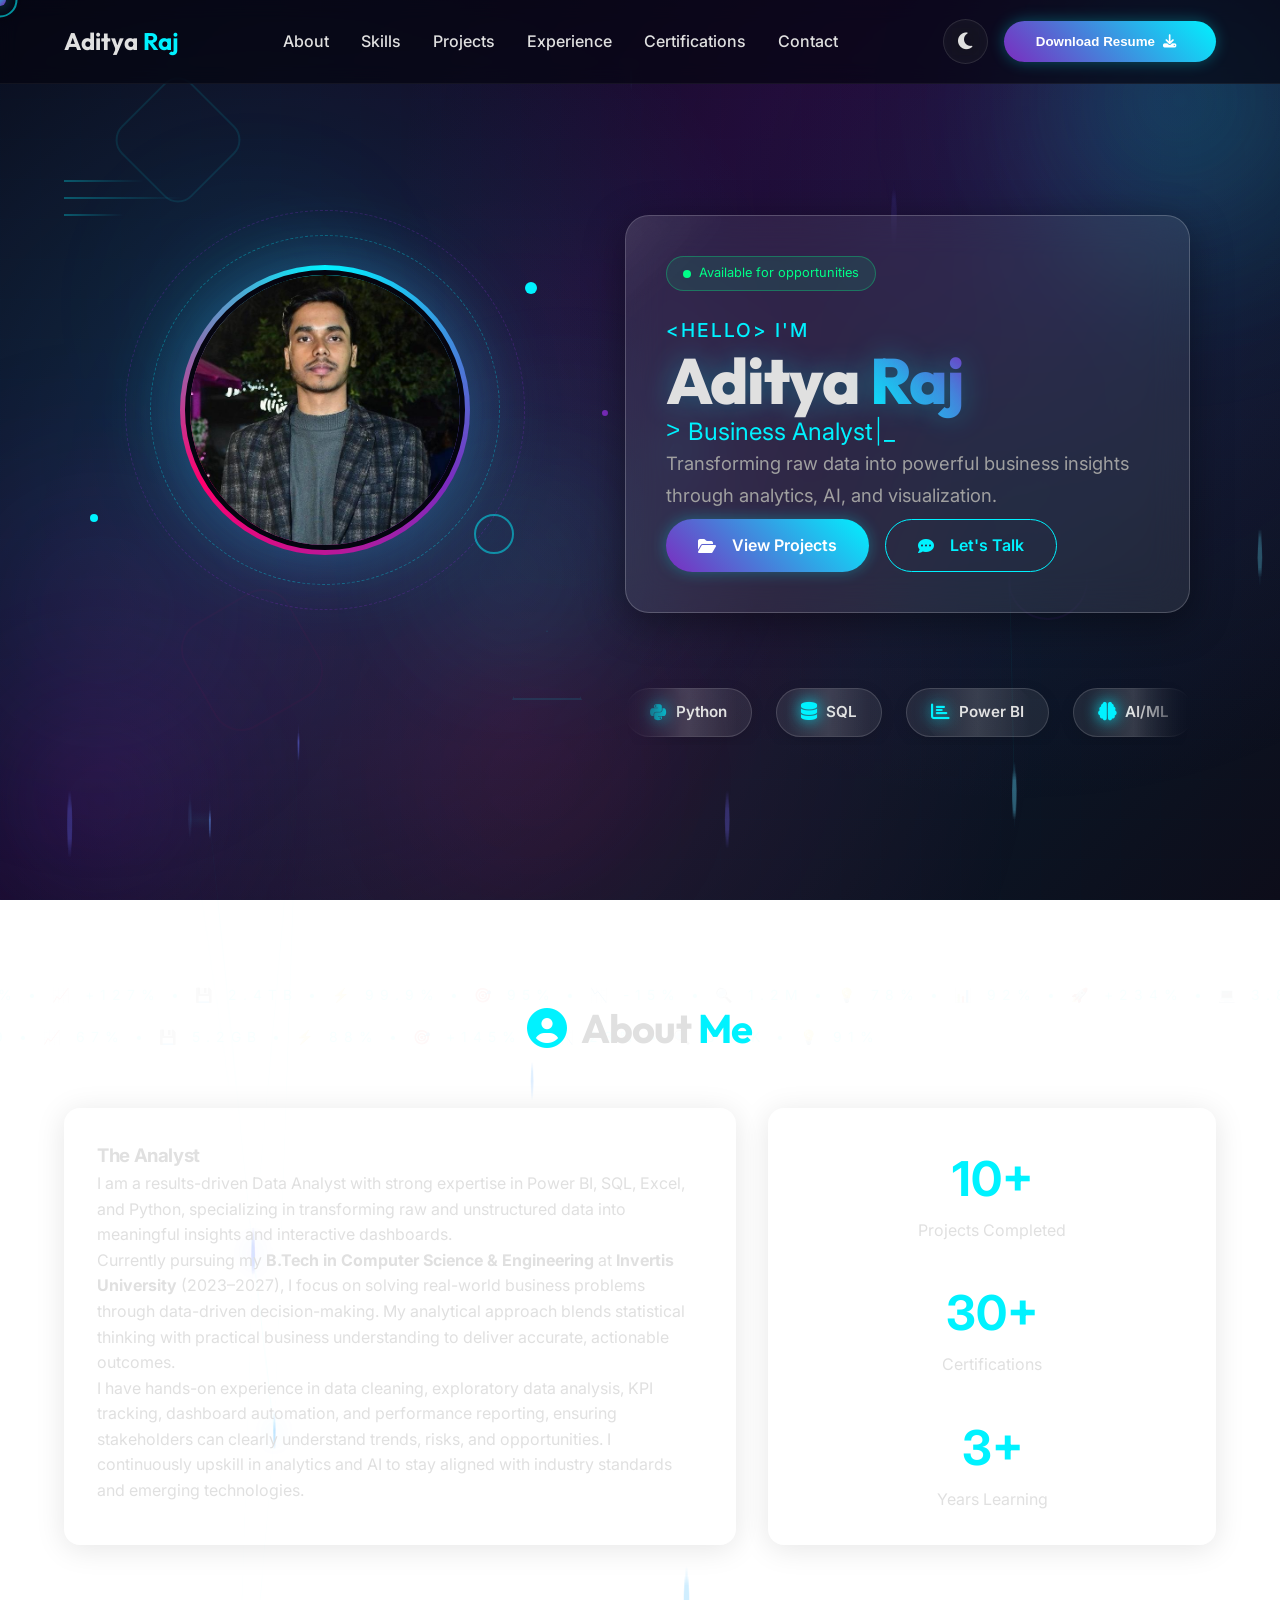
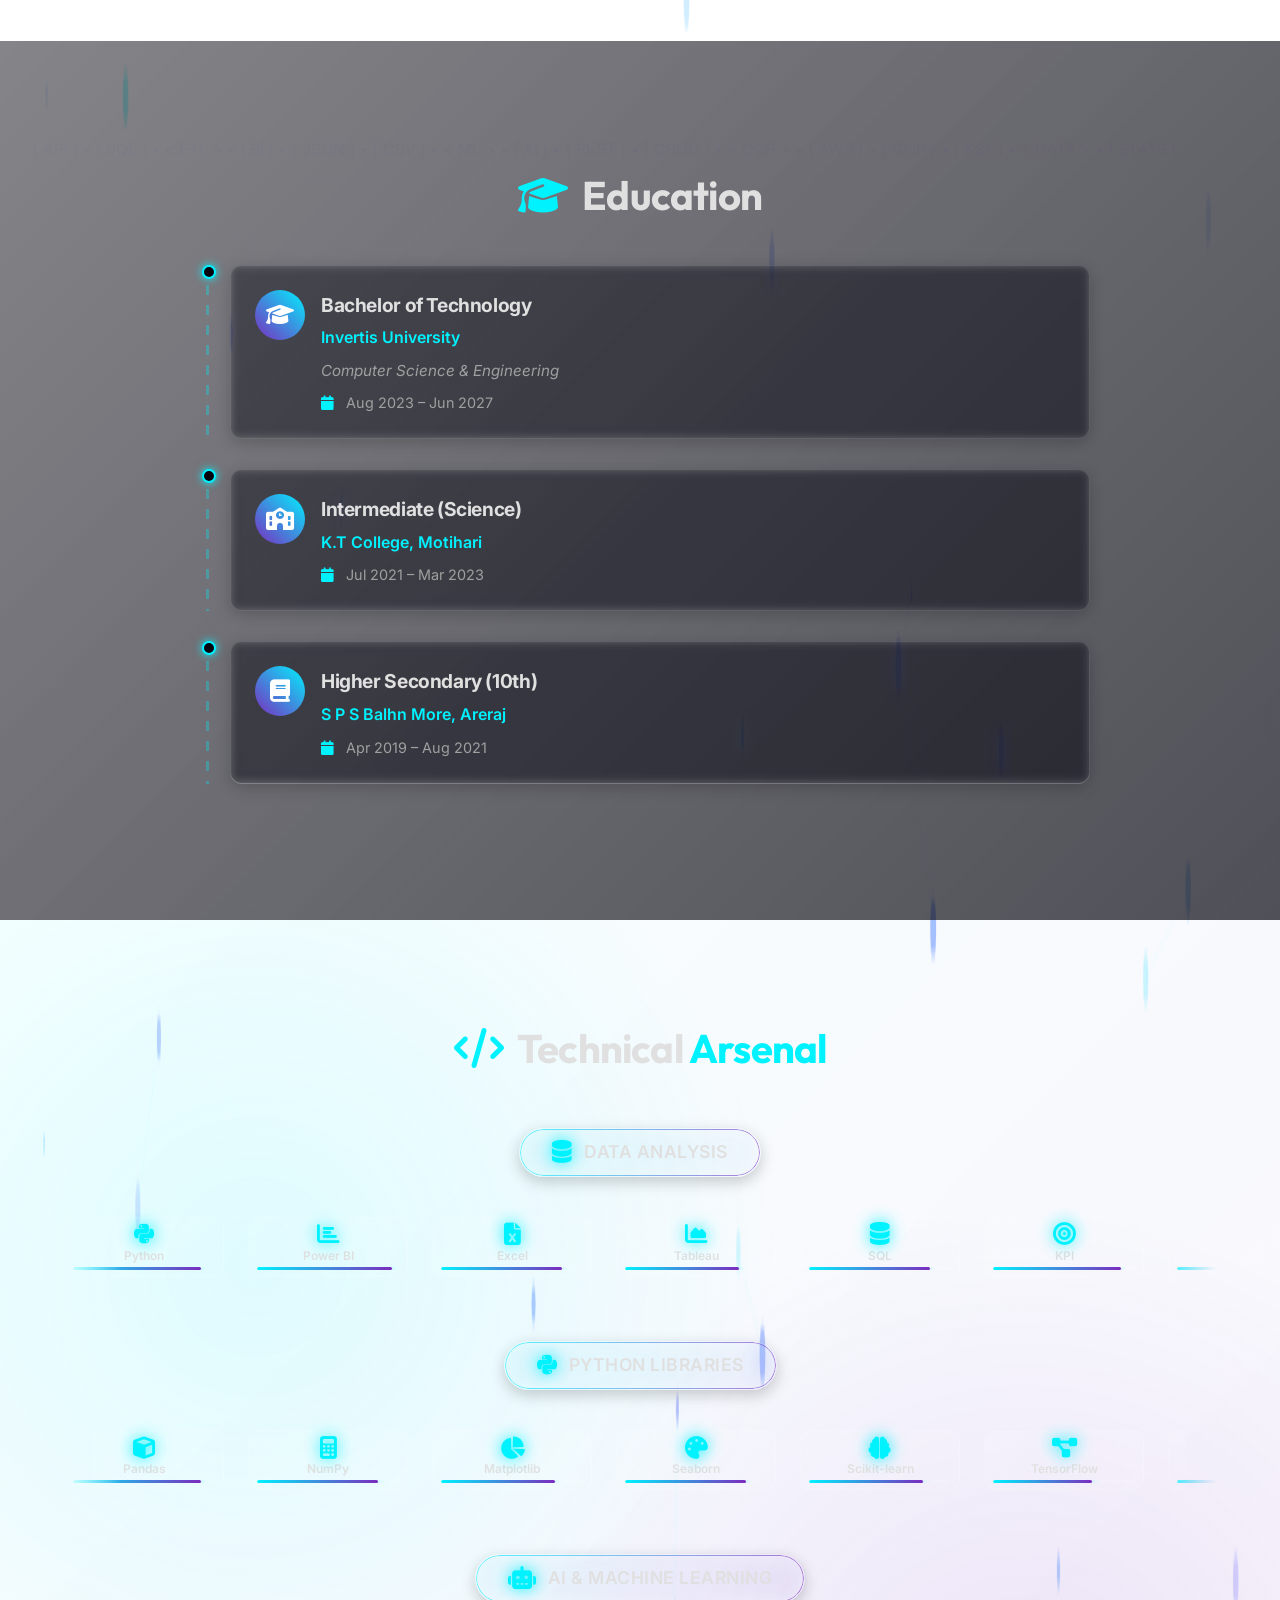
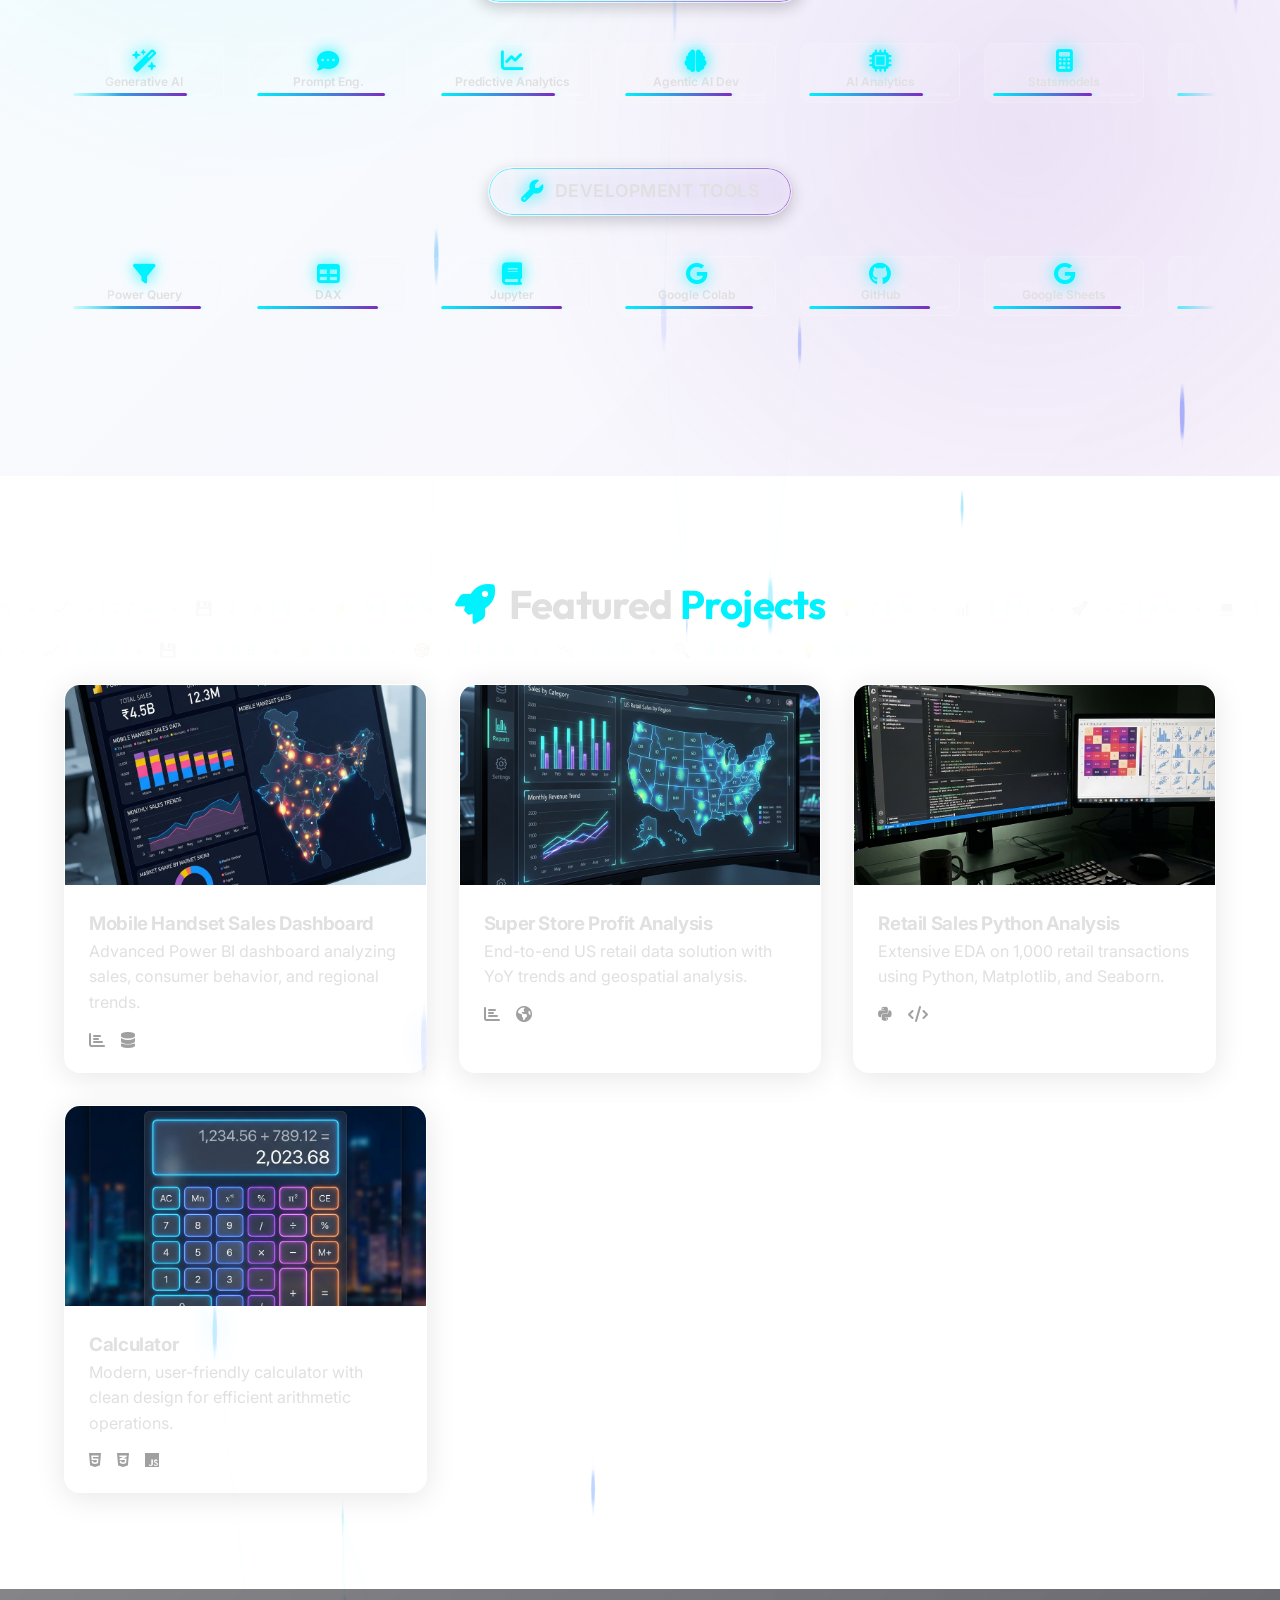
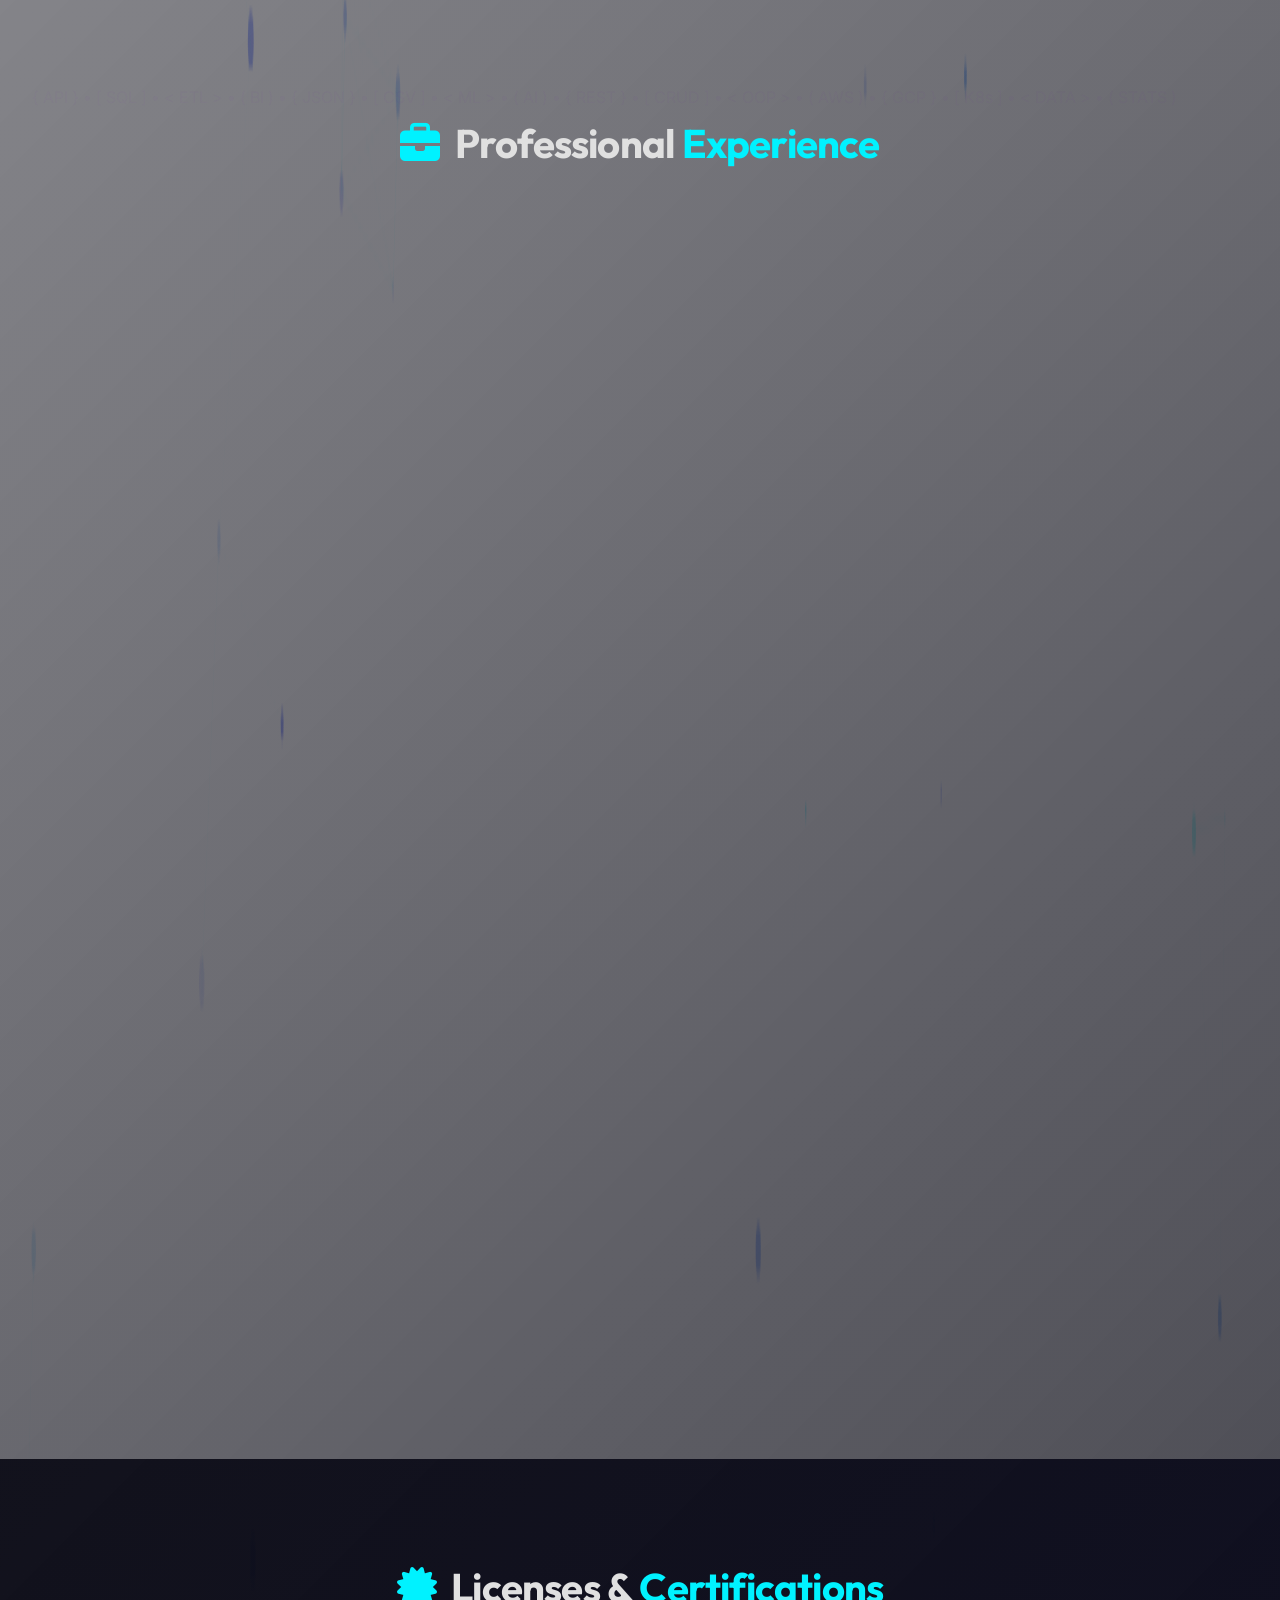
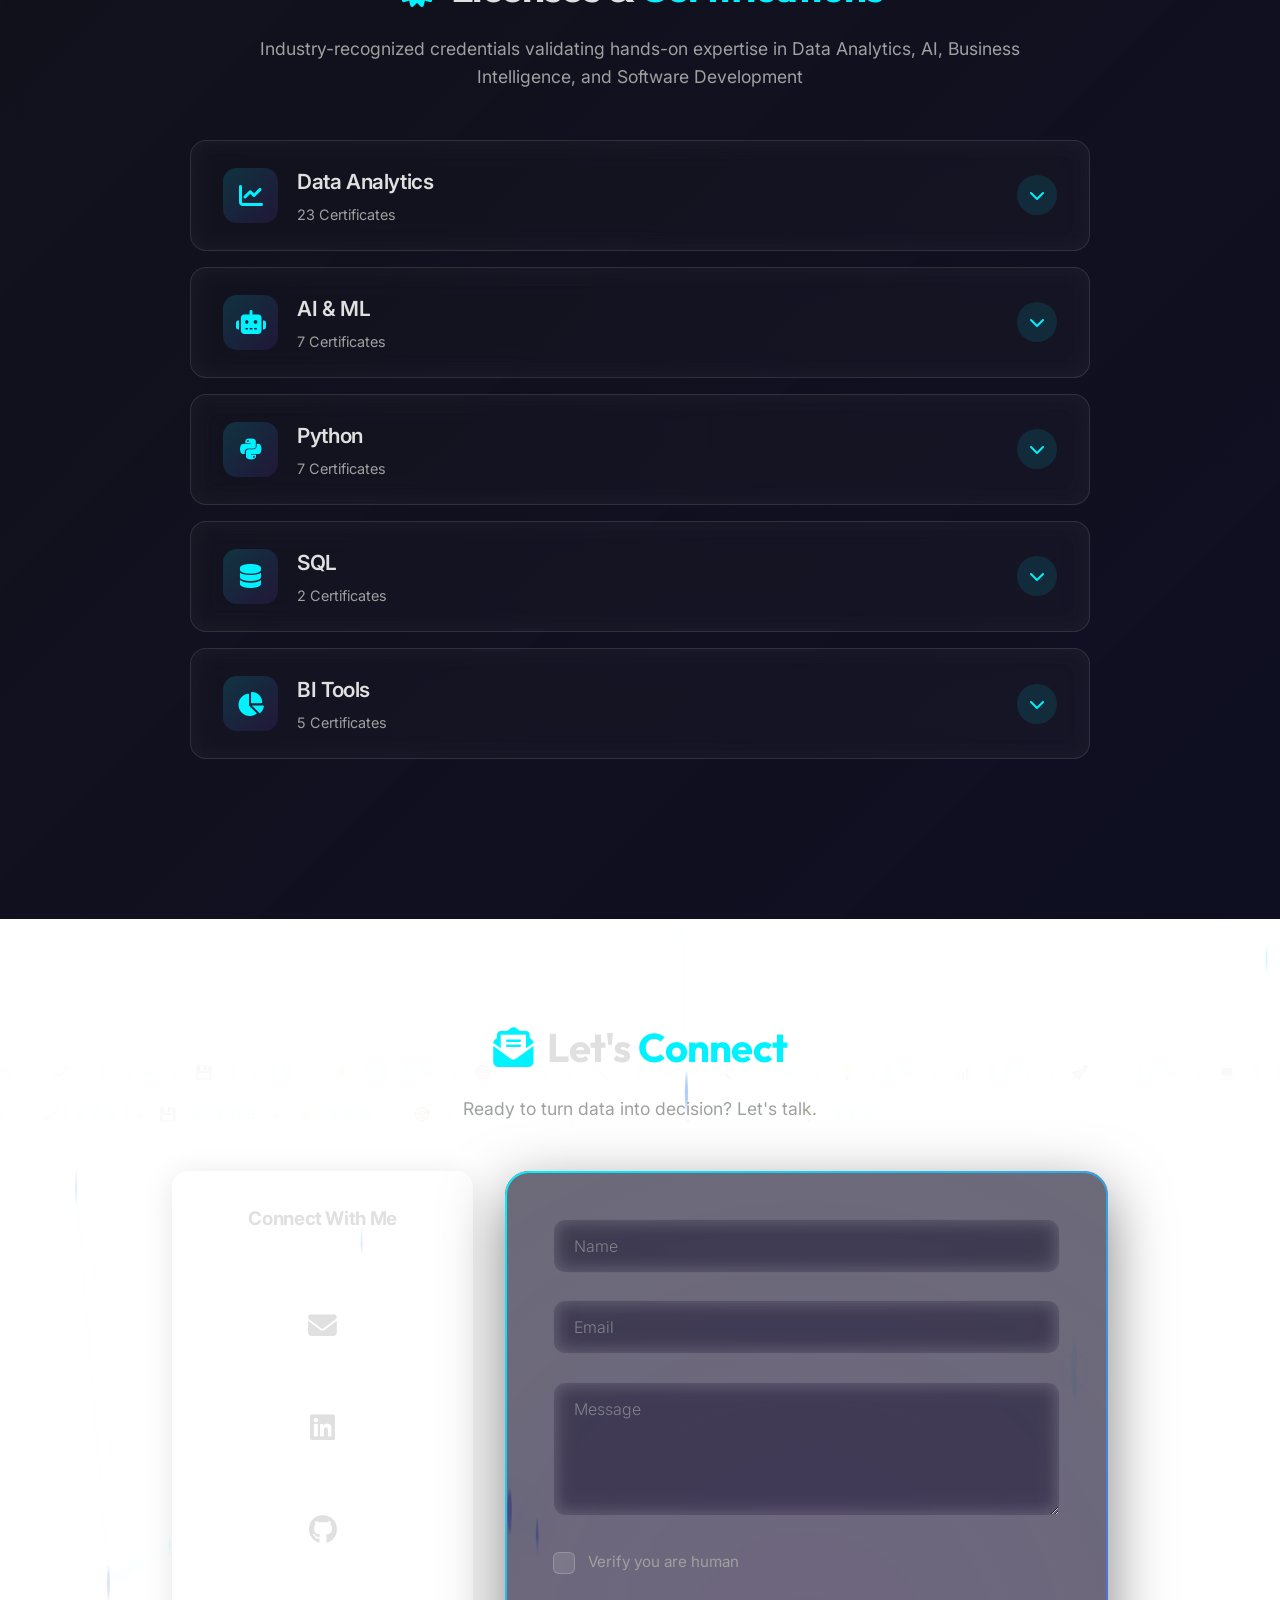
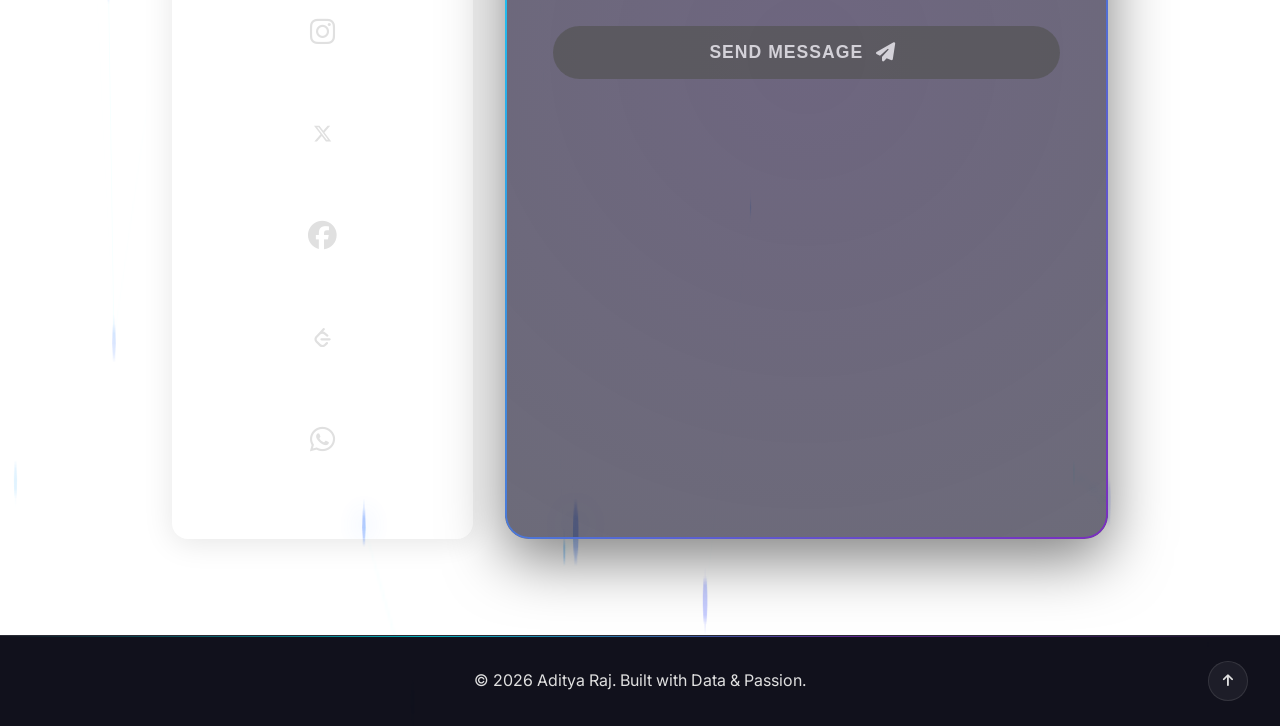
==== commit 7badea38: "Update contact form submission logic, add favicon, and refine mobile layout" ====
--- a/index.html
+++ b/index.html
@@ -5,6 +5,7 @@
     <meta charset="UTF-8">
     <meta name="viewport" content="width=device-width, initial-scale=1.0">
     <title>Aditya Raj | Data Analyst & AI Enthusiast</title>
+    <link rel="icon" type="image/jpeg" href="images/profile-photo.jpg">
     <link rel="preconnect" href="https://fonts.googleapis.com">
     <link rel="preconnect" href="https://fonts.gstatic.com" crossorigin>
     <link
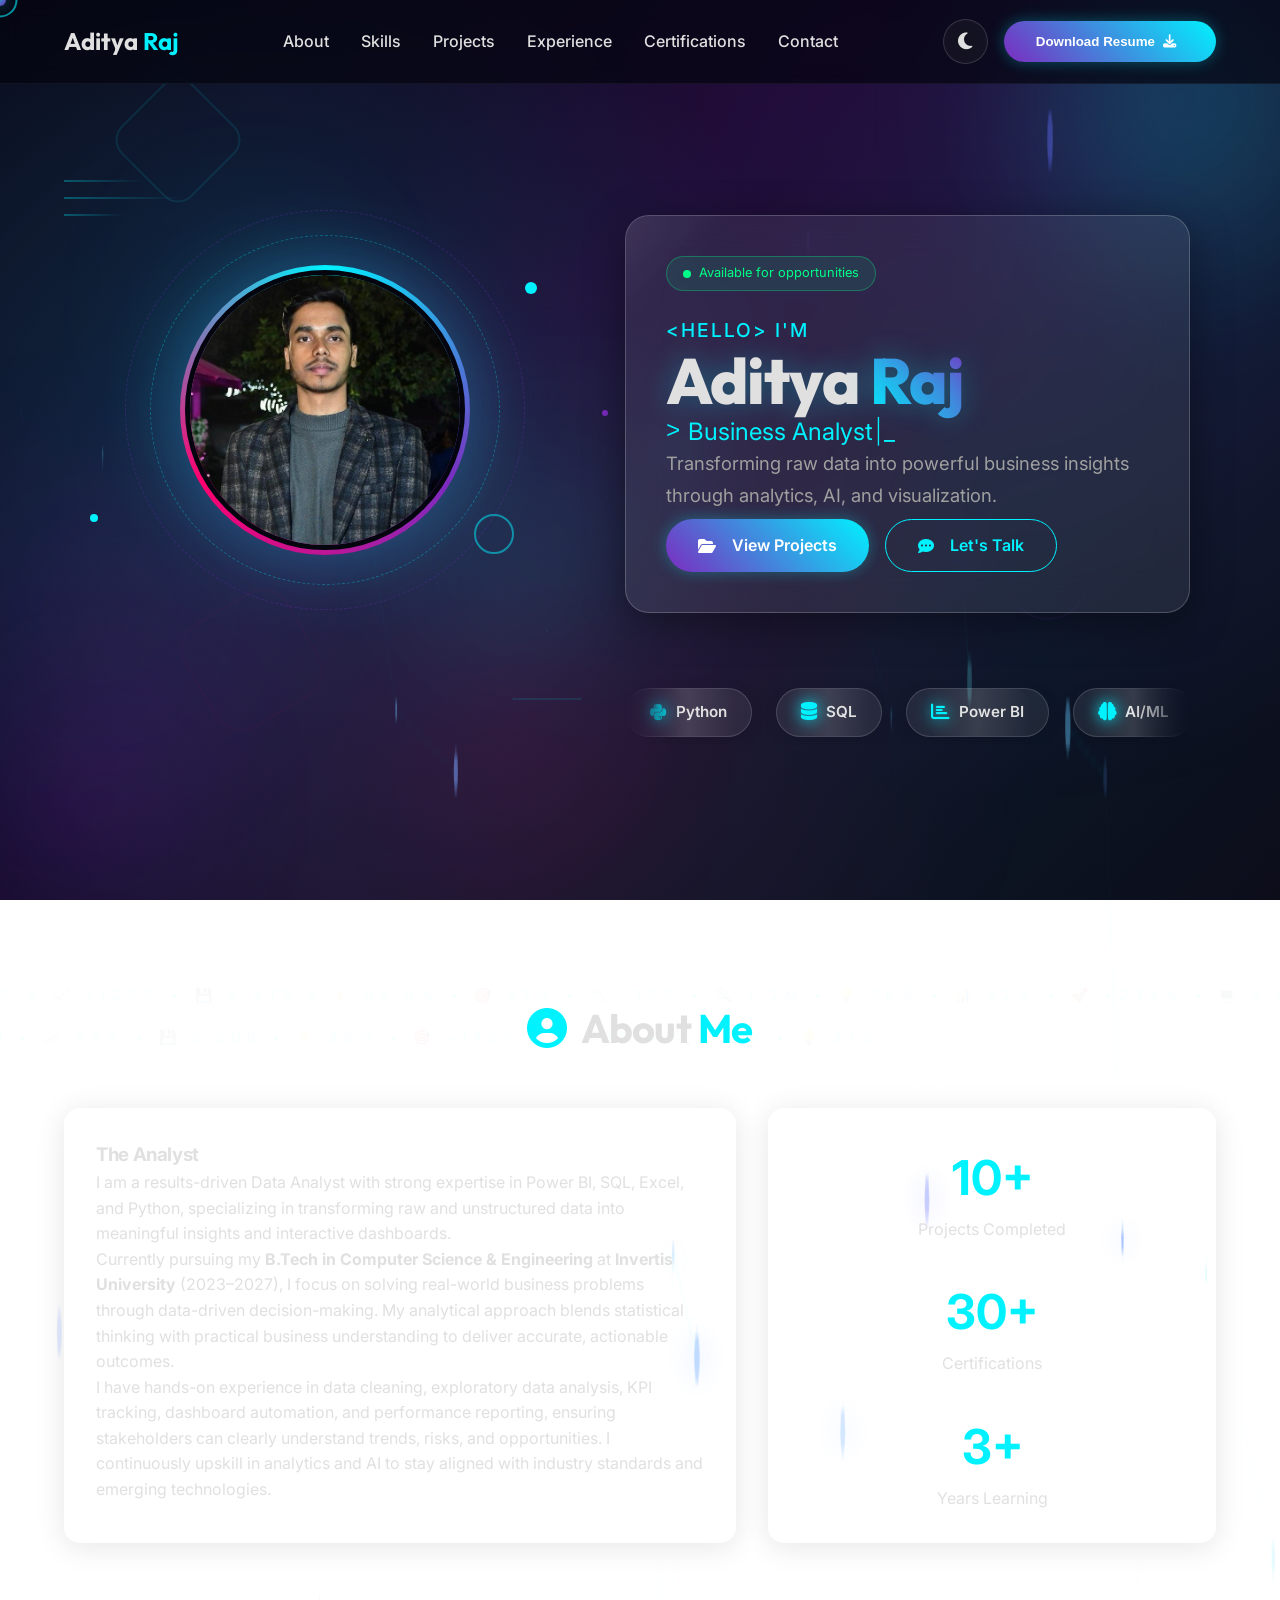
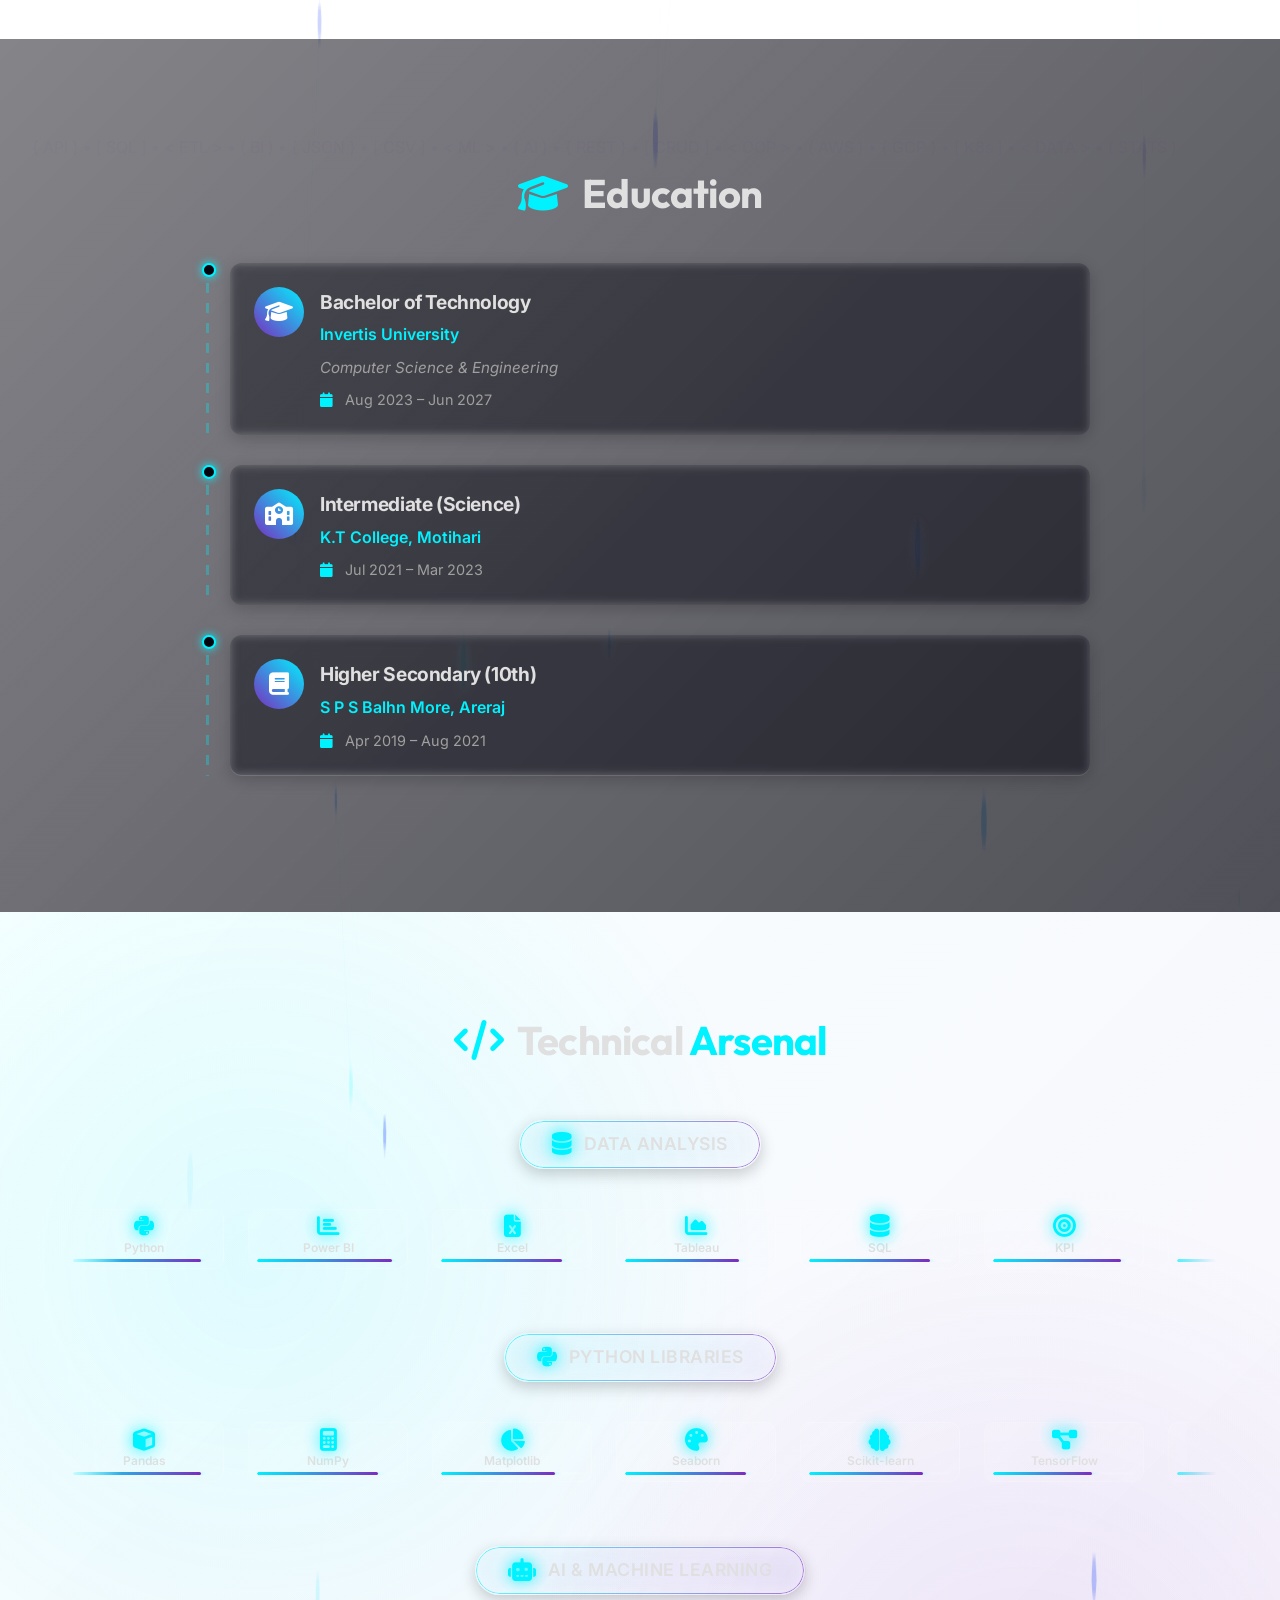
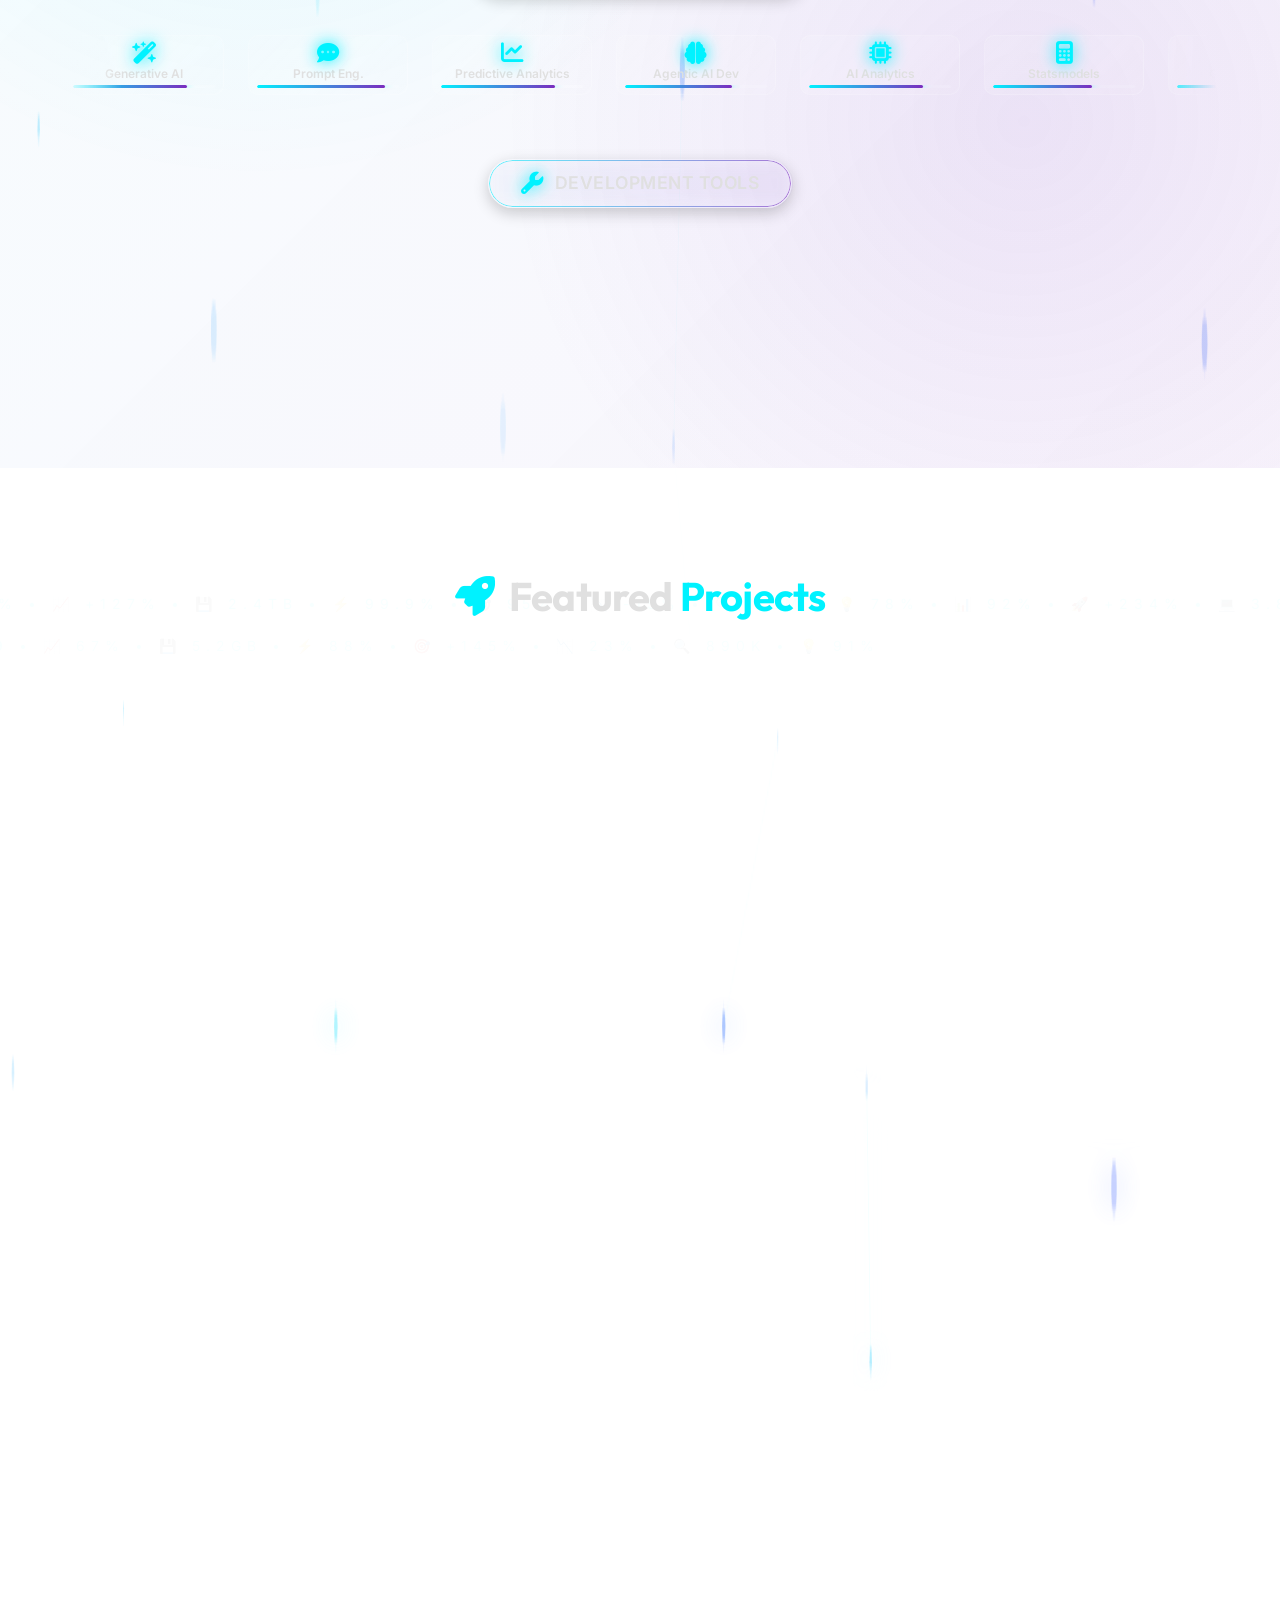
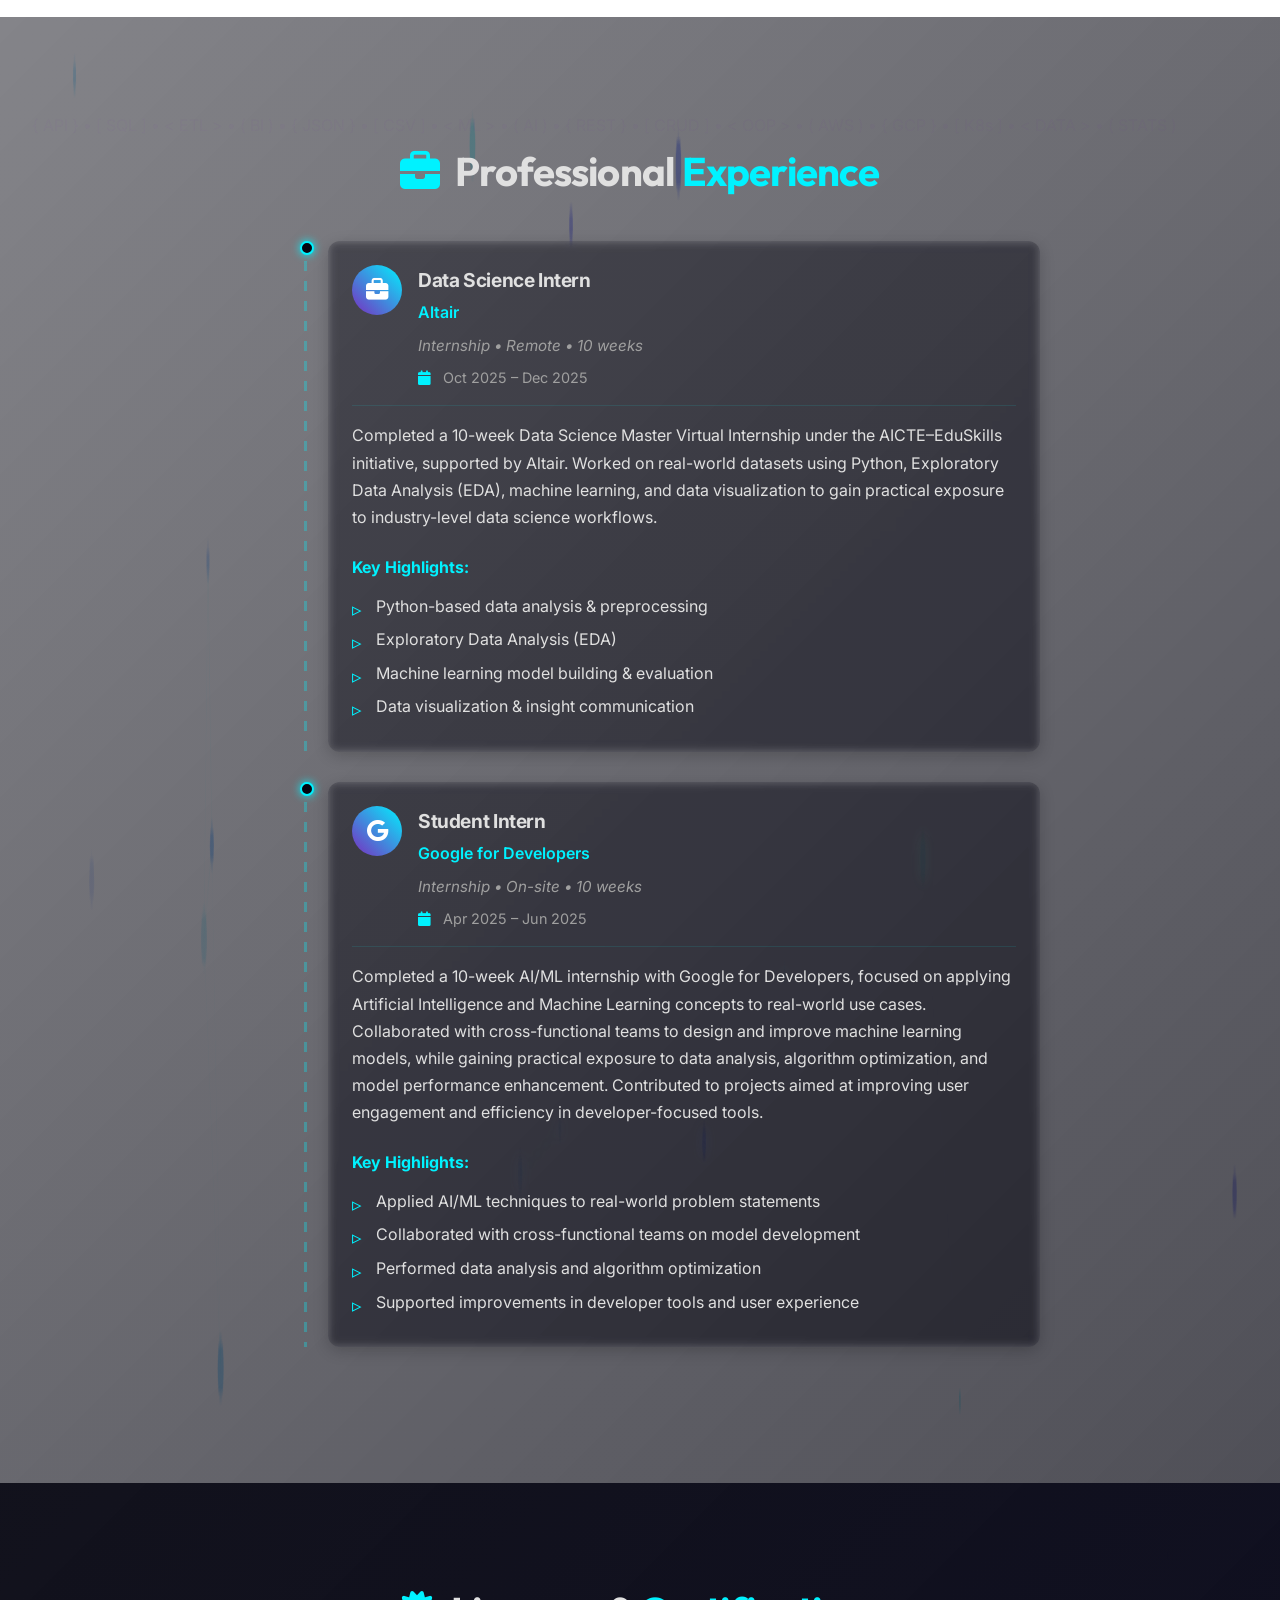
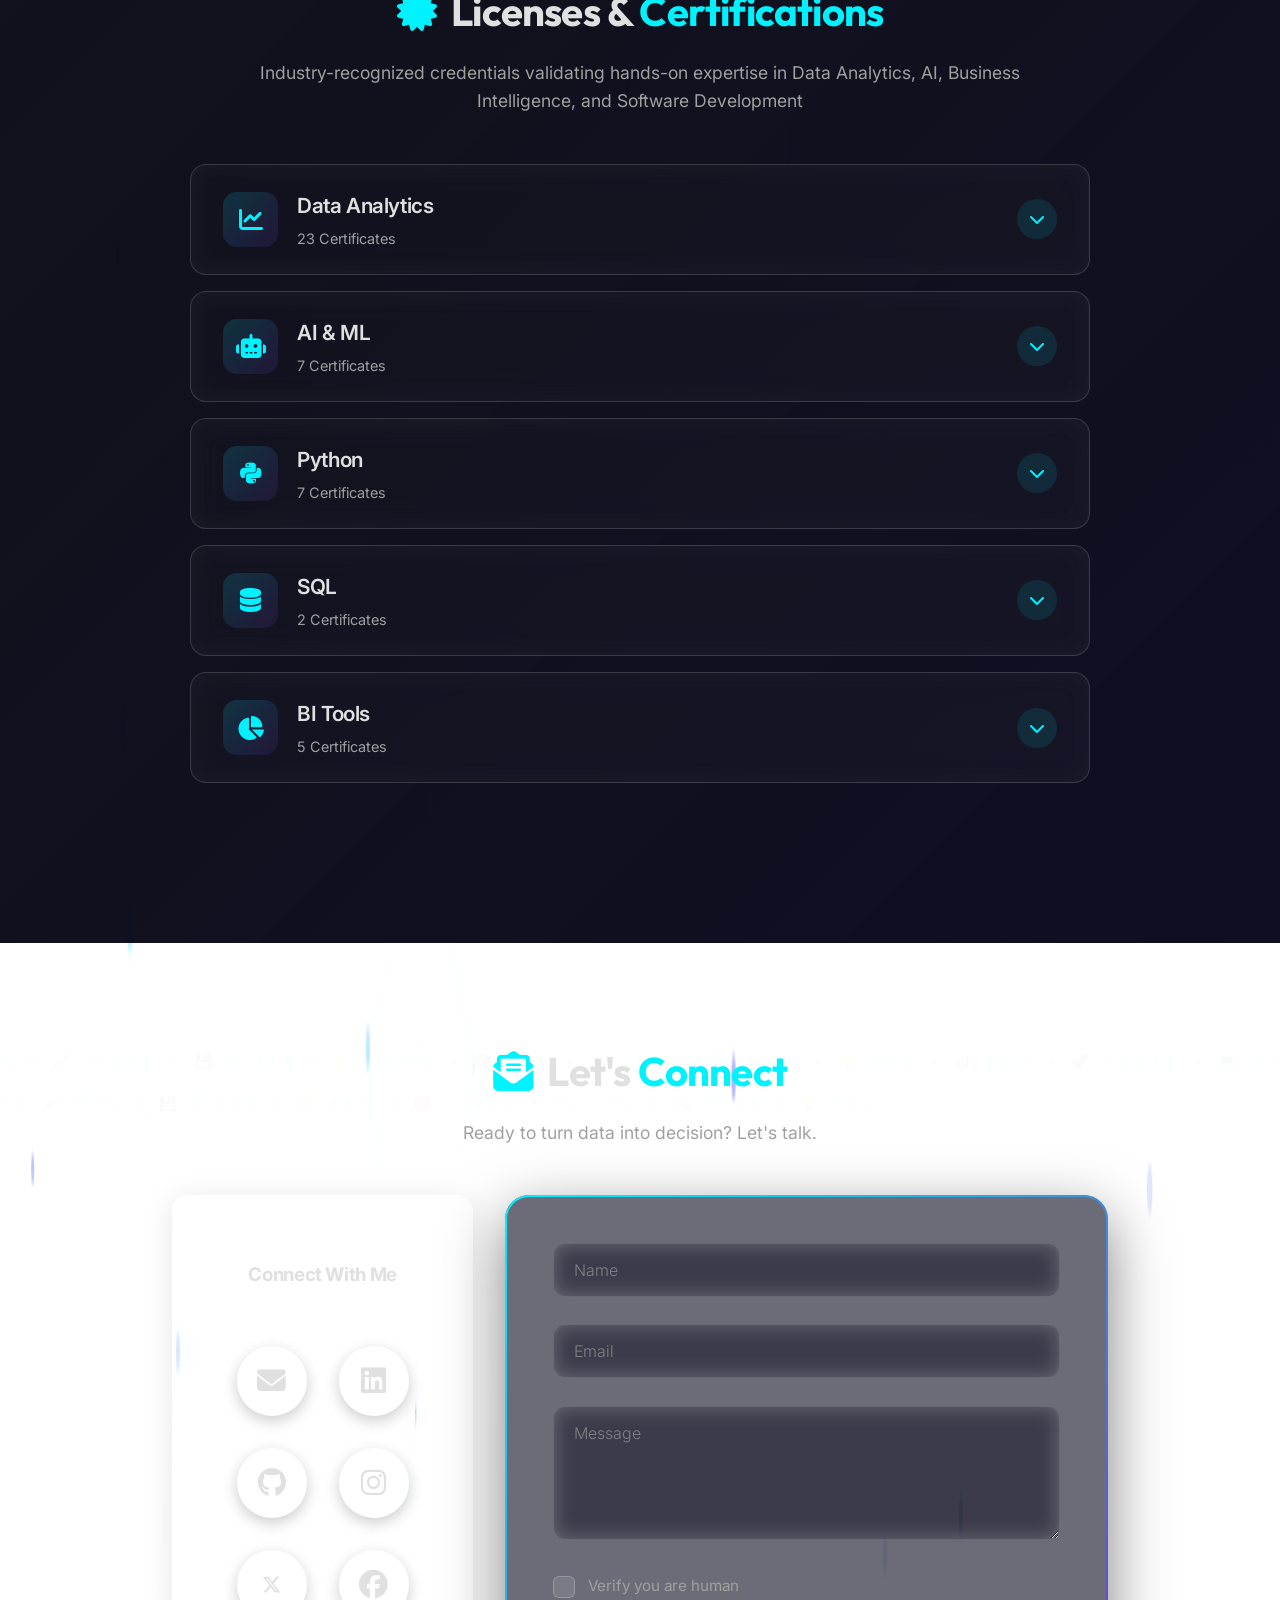
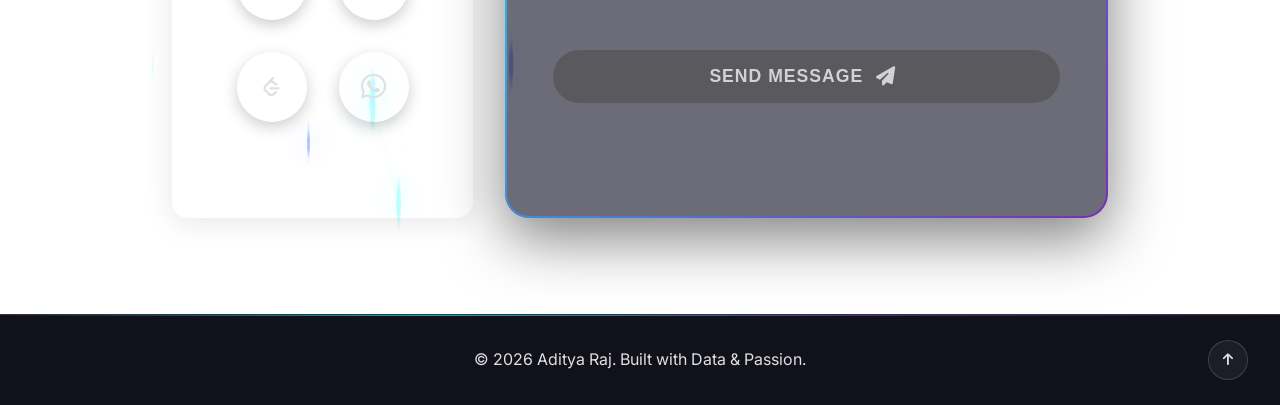
==== commit e2d3dc14: "Enhance light theme aesthetics and fix X icon visibility" ====
--- a/index.html
+++ b/index.html
@@ -16,6 +16,7 @@
     <link rel="stylesheet" href="hero-effects.css">
     <link rel="stylesheet" href="hero-tech-scroll.css">
     <link rel="stylesheet" href="technologies-premium.css">
+    <link rel="stylesheet" href="project-enhancements.css">
 </head>
 
 <body>
@@ -332,28 +333,31 @@
                         </div>
 
                         <!-- Duplicate -->
-                        <div class="skill-mini-box"><i class="fab fa-python"></i><span>Python</span>
-                            <div class="mini-progress" style="--width: 90%"></div>
-                        </div>
-                        <div class="skill-mini-box"><i class="fas fa-chart-bar"></i><span>Power BI</span>
+                        <div class="skill-mini-box skill-duplicate"><i class="fab fa-python"></i><span>Python</span>
+                            <div class="mini-progress" style="--width: 90%"></div>
+                        </div>
+                        <div class="skill-mini-box skill-duplicate"><i class="fas fa-chart-bar"></i><span>Power
+                                BI</span>
                             <div class="mini-progress" style="--width: 95%"></div>
                         </div>
-                        <div class="skill-mini-box"><i class="fas fa-file-excel"></i><span>Excel</span>
-                            <div class="mini-progress" style="--width: 85%"></div>
-                        </div>
-                        <div class="skill-mini-box"><i class="fas fa-chart-area"></i><span>Tableau</span>
-                            <div class="mini-progress" style="--width: 80%"></div>
-                        </div>
-                        <div class="skill-mini-box"><i class="fas fa-database"></i><span>SQL</span>
-                            <div class="mini-progress" style="--width: 85%"></div>
-                        </div>
-                        <div class="skill-mini-box"><i class="fas fa-bullseye"></i><span>KPI</span>
-                            <div class="mini-progress" style="--width: 90%"></div>
-                        </div>
-                        <div class="skill-mini-box"><i class="fas fa-search"></i><span>EDA</span>
-                            <div class="mini-progress" style="--width: 90%"></div>
-                        </div>
-                        <div class="skill-mini-box"><i class="fas fa-chart-pie"></i><span>Data Visualization</span>
+                        <div class="skill-mini-box skill-duplicate"><i class="fas fa-file-excel"></i><span>Excel</span>
+                            <div class="mini-progress" style="--width: 85%"></div>
+                        </div>
+                        <div class="skill-mini-box skill-duplicate"><i
+                                class="fas fa-chart-area"></i><span>Tableau</span>
+                            <div class="mini-progress" style="--width: 80%"></div>
+                        </div>
+                        <div class="skill-mini-box skill-duplicate"><i class="fas fa-database"></i><span>SQL</span>
+                            <div class="mini-progress" style="--width: 85%"></div>
+                        </div>
+                        <div class="skill-mini-box skill-duplicate"><i class="fas fa-bullseye"></i><span>KPI</span>
+                            <div class="mini-progress" style="--width: 90%"></div>
+                        </div>
+                        <div class="skill-mini-box skill-duplicate"><i class="fas fa-search"></i><span>EDA</span>
+                            <div class="mini-progress" style="--width: 90%"></div>
+                        </div>
+                        <div class="skill-mini-box skill-duplicate"><i class="fas fa-chart-pie"></i><span>Data
+                                Visualization</span>
                             <div class="mini-progress" style="--width: 90%"></div>
                         </div>
                     </div>
@@ -392,25 +396,28 @@
                         </div>
 
                         <!-- Duplicate -->
-                        <div class="skill-mini-box"><i class="fas fa-cube"></i><span>Pandas</span>
-                            <div class="mini-progress" style="--width: 90%"></div>
-                        </div>
-                        <div class="skill-mini-box"><i class="fas fa-calculator"></i><span>NumPy</span>
-                            <div class="mini-progress" style="--width: 85%"></div>
-                        </div>
-                        <div class="skill-mini-box"><i class="fas fa-chart-pie"></i><span>Matplotlib</span>
-                            <div class="mini-progress" style="--width: 80%"></div>
-                        </div>
-                        <div class="skill-mini-box"><i class="fas fa-palette"></i><span>Seaborn</span>
-                            <div class="mini-progress" style="--width: 85%"></div>
-                        </div>
-                        <div class="skill-mini-box"><i class="fas fa-brain"></i><span>Scikit-learn</span>
-                            <div class="mini-progress" style="--width: 80%"></div>
-                        </div>
-                        <div class="skill-mini-box"><i class="fas fa-project-diagram"></i><span>TensorFlow</span>
+                        <div class="skill-mini-box skill-duplicate"><i class="fas fa-cube"></i><span>Pandas</span>
+                            <div class="mini-progress" style="--width: 90%"></div>
+                        </div>
+                        <div class="skill-mini-box skill-duplicate"><i class="fas fa-calculator"></i><span>NumPy</span>
+                            <div class="mini-progress" style="--width: 85%"></div>
+                        </div>
+                        <div class="skill-mini-box skill-duplicate"><i
+                                class="fas fa-chart-pie"></i><span>Matplotlib</span>
+                            <div class="mini-progress" style="--width: 80%"></div>
+                        </div>
+                        <div class="skill-mini-box skill-duplicate"><i class="fas fa-palette"></i><span>Seaborn</span>
+                            <div class="mini-progress" style="--width: 85%"></div>
+                        </div>
+                        <div class="skill-mini-box skill-duplicate"><i
+                                class="fas fa-brain"></i><span>Scikit-learn</span>
+                            <div class="mini-progress" style="--width: 80%"></div>
+                        </div>
+                        <div class="skill-mini-box skill-duplicate"><i
+                                class="fas fa-project-diagram"></i><span>TensorFlow</span>
                             <div class="mini-progress" style="--width: 70%"></div>
                         </div>
-                        <div class="skill-mini-box"><i class="fas fa-fire"></i><span>PyTorch</span>
+                        <div class="skill-mini-box skill-duplicate"><i class="fas fa-fire"></i><span>PyTorch</span>
                             <div class="mini-progress" style="--width: 65%"></div>
                         </div>
                     </div>
@@ -446,22 +453,28 @@
                         </div>
 
                         <!-- Duplicate -->
-                        <div class="skill-mini-box"><i class="fas fa-wand-magic-sparkles"></i><span>Generative AI</span>
-                            <div class="mini-progress" style="--width: 80%"></div>
-                        </div>
-                        <div class="skill-mini-box"><i class="fas fa-comment-dots"></i><span>Prompt Eng.</span>
-                            <div class="mini-progress" style="--width: 90%"></div>
-                        </div>
-                        <div class="skill-mini-box"><i class="fas fa-chart-line"></i><span>Predictive Analytics</span>
-                            <div class="mini-progress" style="--width: 80%"></div>
-                        </div>
-                        <div class="skill-mini-box"><i class="fas fa-brain"></i><span>Agentic AI Dev</span>
+                        <div class="skill-mini-box skill-duplicate"><i
+                                class="fas fa-wand-magic-sparkles"></i><span>Generative AI</span>
+                            <div class="mini-progress" style="--width: 80%"></div>
+                        </div>
+                        <div class="skill-mini-box skill-duplicate"><i class="fas fa-comment-dots"></i><span>Prompt
+                                Eng.</span>
+                            <div class="mini-progress" style="--width: 90%"></div>
+                        </div>
+                        <div class="skill-mini-box skill-duplicate"><i class="fas fa-chart-line"></i><span>Predictive
+                                Analytics</span>
+                            <div class="mini-progress" style="--width: 80%"></div>
+                        </div>
+                        <div class="skill-mini-box skill-duplicate"><i class="fas fa-brain"></i><span>Agentic AI
+                                Dev</span>
                             <div class="mini-progress" style="--width: 75%"></div>
                         </div>
-                        <div class="skill-mini-box"><i class="fas fa-microchip"></i><span>AI Analytics</span>
-                            <div class="mini-progress" style="--width: 80%"></div>
-                        </div>
-                        <div class="skill-mini-box"><i class="fas fa-calculator"></i><span>Statsmodels</span>
+                        <div class="skill-mini-box skill-duplicate"><i class="fas fa-microchip"></i><span>AI
+                                Analytics</span>
+                            <div class="mini-progress" style="--width: 80%"></div>
+                        </div>
+                        <div class="skill-mini-box skill-duplicate"><i
+                                class="fas fa-calculator"></i><span>Statsmodels</span>
                             <div class="mini-progress" style="--width: 70%"></div>
                         </div>
                     </div>
@@ -500,25 +513,29 @@
                         </div>
 
                         <!-- Duplicate -->
-                        <div class="skill-mini-box"><i class="fas fa-filter"></i><span>Power Query</span>
-                            <div class="mini-progress" style="--width: 90%"></div>
-                        </div>
-                        <div class="skill-mini-box"><i class="fas fa-table"></i><span>DAX</span>
-                            <div class="mini-progress" style="--width: 85%"></div>
-                        </div>
-                        <div class="skill-mini-box"><i class="fas fa-book"></i><span>Jupyter</span>
-                            <div class="mini-progress" style="--width: 85%"></div>
-                        </div>
-                        <div class="skill-mini-box"><i class="fab fa-google"></i><span>Google Colab</span>
-                            <div class="mini-progress" style="--width: 90%"></div>
-                        </div>
-                        <div class="skill-mini-box"><i class="fab fa-github"></i><span>GitHub</span>
-                            <div class="mini-progress" style="--width: 85%"></div>
-                        </div>
-                        <div class="skill-mini-box"><i class="fab fa-google"></i><span>Google Sheets</span>
-                            <div class="mini-progress" style="--width: 90%"></div>
-                        </div>
-                        <div class="skill-mini-box"><i class="fas fa-database"></i><span>PostgreSQL</span>
+                        <div class="skill-mini-box skill-duplicate"><i class="fas fa-filter"></i><span>Power
+                                Query</span>
+                            <div class="mini-progress" style="--width: 90%"></div>
+                        </div>
+                        <div class="skill-mini-box skill-duplicate"><i class="fas fa-table"></i><span>DAX</span>
+                            <div class="mini-progress" style="--width: 85%"></div>
+                        </div>
+                        <div class="skill-mini-box skill-duplicate"><i class="fas fa-book"></i><span>Jupyter</span>
+                            <div class="mini-progress" style="--width: 85%"></div>
+                        </div>
+                        <div class="skill-mini-box skill-duplicate"><i class="fab fa-google"></i><span>Google
+                                Colab</span>
+                            <div class="mini-progress" style="--width: 90%"></div>
+                        </div>
+                        <div class="skill-mini-box skill-duplicate"><i class="fab fa-github"></i><span>GitHub</span>
+                            <div class="mini-progress" style="--width: 85%"></div>
+                        </div>
+                        <div class="skill-mini-box skill-duplicate"><i class="fab fa-google"></i><span>Google
+                                Sheets</span>
+                            <div class="mini-progress" style="--width: 90%"></div>
+                        </div>
+                        <div class="skill-mini-box skill-duplicate"><i
+                                class="fas fa-database"></i><span>PostgreSQL</span>
                             <div class="mini-progress" style="--width: 75%"></div>
                         </div>
                     </div>
@@ -539,7 +556,7 @@
                 <!-- Project 1 -->
                 <div class="project-card glass-card hover-trigger fade-in-up" onclick="openModal('modal1')">
                     <div class="project-thumb">
-                        <img src="assets/project_mobile_sales.png" alt="Mobile Sales Dashboard">
+                        <img src="assets/project_mobile_sales.jpg" alt="Mobile Handset Sales Dashboard">
                         <div class="overlay">
                             <i class="fas fa-expand"></i>
                         </div>
@@ -558,7 +575,7 @@
                 <!-- Project 2 -->
                 <div class="project-card glass-card hover-trigger fade-in-up delay-1" onclick="openModal('modal2')">
                     <div class="project-thumb">
-                        <img src="assets/project_superstore.png" alt="Super Store Dashboard">
+                        <img src="assets/project_superstore.jpg" alt="Super Store Dashboard">
                         <div class="overlay">
                             <i class="fas fa-expand"></i>
                         </div>
@@ -577,7 +594,7 @@
                 <!-- Project 3 -->
                 <div class="project-card glass-card hover-trigger fade-in-up delay-2" onclick="openModal('modal3')">
                     <div class="project-thumb">
-                        <img src="assets/project_retail_python.png" alt="Retail Sales Analysis">
+                        <img src="assets/project_retail_python.jpg" alt="Retail Sales Analysis">
                         <div class="overlay">
                             <i class="fas fa-expand"></i>
                         </div>
@@ -594,7 +611,8 @@
                 </div>
 
                 <!-- Project 4 -->
-                <div class="project-card glass-card hover-trigger fade-in-up delay-3" onclick="openModal('modal4')">
+                <div class="project-card glass-card hover-trigger fade-in-up delay-3" onclick="openModal('modal4')"
+                    id="card-calculator">
                     <div class="project-thumb">
                         <img src="assets/calculator_project.png" alt="Calculator App">
                         <div class="overlay">
@@ -609,6 +627,45 @@
                             <i class="fab fa-html5" title="HTML"></i>
                             <i class="fab fa-css3-alt" title="CSS"></i>
                             <i class="fab fa-js" title="JavaScript"></i>
+                        </div>
+                    </div>
+                </div>
+
+                <!-- Project 5 -->
+                <div class="project-card glass-card hover-trigger fade-in-up delay-4" onclick="openModal('modal5')"
+                    id="card-bookstore">
+                    <div class="project-thumb">
+                        <img src="assets/bookstore_sql_dashboard.jpg" alt="Bookstore SQL Analysis">
+                        <div class="overlay">
+                            <i class="fas fa-expand"></i>
+                        </div>
+                    </div>
+                    <div class="project-info">
+                        <h3>Bookstore Sales Analytics (SQL)</h3>
+                        <p class="project-short">Complex SQL query analysis on 3 tables: Books, Customers, Orders.</p>
+                        <div class="tech-stack-mini">
+                            <i class="fas fa-database" title="PostgreSQL"></i>
+                            <i class="fas fa-code" title="SQL"></i>
+                        </div>
+                    </div>
+                </div>
+
+                <!-- Project 6 -->
+                <div class="project-card glass-card hover-trigger fade-in-up delay-5" onclick="openModal('modal6')"
+                    id="card-uidai">
+                    <div class="project-thumb">
+                        <img src="assets/uidai.jpg" alt="UIDAI Analysis">
+                        <div class="overlay">
+                            <i class="fas fa-expand"></i>
+                        </div>
+                    </div>
+                    <div class="project-info">
+                        <h3>UIDAI Data Analysis</h3>
+                        <p class="project-short">Power BI dashboard analyzing trends in enrollment, biometric, and
+                            demographic updates.</p>
+                        <div class="tech-stack-mini">
+                            <i class="fas fa-chart-bar" title="Power BI"></i>
+                            <i class="fas fa-database" title="Data Analysis"></i>
                         </div>
                     </div>
                 </div>
@@ -799,7 +856,7 @@
             <span class="close-modal" onclick="closeModal('modal1')">&times;</span>
             <h2>Mobile Handset Sales Dashboard</h2>
             <p class="modal-meta">Dec 2025 | Power BI</p>
-            <img src="assets/project_mobile_sales.png" alt="Dashboard Full">
+            <img src="assets/project_mobile_sales.jpg" alt="Dashboard Full">
             <div class="modal-body">
                 <h3>Description</h3>
                 <p>Built an advanced Power BI dashboard to analyze mobile handset sales and consumer behavior. Designed
@@ -816,7 +873,8 @@
                 <p>Power BI, DAX, Power Query</p>
                 <div class="project-links" style="margin-top: 1.5rem; display: flex; gap: 1rem;">
                     <a href="https://github.com/aditya88103/Mobile-Handset-Sales-Dashboard"
-                        class="btn-secondary hover-trigger">View Project</a>
+                        class="btn-secondary hover-trigger" target="_blank"><i class="fab fa-github"></i> View
+                        Repository</a>
                 </div>
             </div>
         </div>
@@ -826,7 +884,7 @@
             <span class="close-modal" onclick="closeModal('modal2')">&times;</span>
             <h2>Super Store Sales & Profit</h2>
             <p class="modal-meta">Dec 2025 | Power BI</p>
-            <img src="assets/project_superstore.png" alt="Dashboard Full">
+            <img src="assets/project_superstore.jpg" alt="Dashboard Full">
             <div class="modal-body">
                 <h3>Description</h3>
                 <p>End-to-end Power BI solution for US retail data. KPI dashboard for Sales ($2M), Profit, Quantity,
@@ -836,7 +894,8 @@
                 <p>Power BI, DAX, Power Query</p>
                 <div class="project-links" style="margin-top: 1.5rem; display: flex; gap: 1rem;">
                     <a href="https://github.com/aditya88103/Super-Store-Sales-Profit"
-                        class="btn-secondary hover-trigger">View Project</a>
+                        class="btn-secondary hover-trigger" target="_blank"><i class="fab fa-github"></i> View
+                        Repository</a>
                 </div>
             </div>
         </div>
@@ -846,7 +905,7 @@
             <span class="close-modal" onclick="closeModal('modal3')">&times;</span>
             <h2>Retail Sales Data Analysis</h2>
             <p class="modal-meta">Nov 2024 | Python</p>
-            <img src="assets/project_retail_python.png" alt="Analysis Full">
+            <img src="assets/project_retail_python.jpg" alt="Analysis Full">
             <div class="modal-body">
                 <h3>Description</h3>
                 <p>Python-based analysis of 1,000 retail transactions. Extensive EDA with univariate and bivariate
@@ -855,7 +914,8 @@
                 <p>Pandas, NumPy, Matplotlib, Seaborn, Google Colab</p>
                 <div class="project-links" style="margin-top: 1.5rem; display: flex; gap: 1rem;">
                     <a href="https://github.com/aditya88103/Retail-Sales-data-analysis"
-                        class="btn-secondary hover-trigger">View Project</a>
+                        class="btn-secondary hover-trigger" target="_blank"><i class="fab fa-github"></i> View
+                        Repository</a>
                 </div>
             </div>
         </div>
@@ -873,10 +933,83 @@
                 <h3>Tech Stack</h3>
                 <p>HTML, CSS </p>
                 <div class="project-links" style="margin-top: 1.5rem; display: flex; gap: 1rem;">
-                    <a href="https://github.com/aditya88103/Calculator" class="btn-secondary hover-trigger">View
-                        Project</a>
+                    <a href="https://github.com/aditya88103/Calculator" class="btn-secondary hover-trigger"
+                        target="_blank"><i class="fab fa-github"></i> View
+                        Repository</a>
                     <a href="https://aditya88103.github.io/Calculator/" class="btn-secondary hover-trigger">Live
                         Demo</a>
+                </div>
+            </div>
+        </div>
+    </div>
+
+    <!-- Modal 5: Bookstore SQL -->
+    <div id="modal5" class="modal">
+        <div class="modal-content glass-card">
+            <span class="close-modal" onclick="closeModal('modal5')">&times;</span>
+            <h2>Bookstore Sales Analytics (PostgreSQL)</h2>
+            <p class="modal-meta">2024 | PostgreSQL, SQL</p>
+            <img src="assets/bookstore_sql_dashboard.jpg" alt="SQL Analysis Full">
+            <div class="modal-body">
+                <h3>Description</h3>
+                <p>This project demonstrates backend data analysis capabilities by solving complex business questions
+                    using optimized SQL queries.</p>
+                <p>The analysis is performed on a relational database consisting of three core tables:
+                    <strong>Books</strong>, <strong>Customers</strong>, and <strong>Orders</strong>. The focus is on
+                    extracting meaningful insights directly from the database without a frontend dashboard.
+                </p>
+
+                <h3>Key Features</h3>
+                <ul style="list-style-type: disc; margin-left: 1.5rem; color: var(--text-muted); margin-bottom: 1rem;">
+                    <li>Complex joins across multiple tables.</li>
+                    <li>Aggregation and grouping for sales trends.</li>
+                    <li>Subqueries for customer behavior analysis.</li>
+                    <li>Data filtering and sorting for reporting.</li>
+                </ul>
+
+                <h3>Tech Stack</h3>
+                <p>PostgreSQL, SQL</p>
+
+                <div class="project-links" style="margin-top: 1.5rem; display: flex; gap: 1rem;">
+                    <a href="https://github.com/aditya88103/Bookstore-Sales-Analytics-PostgreSQL-" target="_blank"
+                        class="btn-secondary hover-trigger">
+                        <i class="fab fa-github"></i> View Repository
+                    </a>
+                </div>
+            </div>
+        </div>
+    </div>
+
+    <!-- Modal 6: UIDAI Analysis -->
+    <div id="modal6" class="modal">
+        <div class="modal-content glass-card">
+            <span class="close-modal" onclick="closeModal('modal6')">&times;</span>
+            <h2>UIDAI Enrollment & Update Analysis</h2>
+            <p class="modal-meta">2024 | Power BI</p>
+            <!-- Using a placeholder image since no specific image was provided -->
+            <img src="assets/uidai.jpg" alt="UIDAI Analysis Full">
+            <div class="modal-body">
+                <h3>Description</h3>
+                <p>Comprehensive Power BI dashboard analyzing UIDAI's ecosystem, focusing on enrollment statistics,
+                    biometric updates, and demographic changes. The project turns raw government data into actionable
+                    insights about Aadhar penetration and utilization.</p>
+
+                <h3>Key Features</h3>
+                <ul style="list-style-type: disc; margin-left: 1.5rem; color: var(--text-muted); margin-bottom: 1rem;">
+                    <li>Enrollment vs. Update trend analysis.</li>
+                    <li>Geographic distribution of Aadhar centers and activity.</li>
+                    <li>Demographic vs. Biometric update volume comparison.</li>
+                    <li>Time-series forecasting of enrollment trends.</li>
+                </ul>
+
+                <h3>Tech Stack</h3>
+                <p>Power BI, Data Modeling</p>
+
+                <div class="project-links" style="margin-top: 1.5rem; display: flex; gap: 1rem;">
+                    <a href="https://github.com/aditya88103/UIDAI-DATA-" target="_blank"
+                        class="btn-secondary hover-trigger">
+                        <i class="fab fa-github"></i> View Repository
+                    </a>
                 </div>
             </div>
         </div>
--- a/style.css
+++ b/style.css
@@ -6,7 +6,8 @@
     --bg-color: #050510;
     --bg-secondary: rgba(10, 10, 30, 0.98);
     --card-bg: rgba(255, 255, 255, 0.05);
-    --card-border: rgba(255, 255, 255, 0.1);
+    --card-border: rgba(255, 255, 255, 0.15);
+    /* Slightly more visible */
     --primary-accent: #00f2ff;
     /* Electric Blue */
     --secondary-accent: #7b2cbf;
@@ -24,7 +25,8 @@
     --bg-color: #f8faff;
     --bg-secondary: #ffffff;
     --card-bg: rgba(255, 255, 255, 0.95);
-    --card-border: rgba(99, 102, 241, 0.15);
+    --card-border: rgba(99, 102, 241, 0.25);
+    /* Stronger border for light theme */
     --primary-accent: #3b82f6;
     --secondary-accent: #8b5cf6;
     --tertiary-accent: #ec4899;
@@ -37,18 +39,25 @@
     --gradient-2: linear-gradient(135deg, #f093fb 0%, #f5576c 100%);
     --gradient-3: linear-gradient(135deg, #4facfe 0%, #00f2fe 100%);
     --gradient-4: linear-gradient(135deg, #43e97b 0%, #38f9d7 100%);
+    --vibrant-gradient: linear-gradient(45deg, #ff6b6b, #feca57, #48dbfb, #ff9ff3);
     --rainbow-gradient: linear-gradient(90deg, #ff6b6b, #feca57, #48dbfb, #ff9ff3, #54a0ff, #5f27cd);
 }
 
-/* Light Theme Background */
+/* Light Theme Background - Enhanced with Transparency for Effects */
 body.light-theme {
     background:
-        radial-gradient(ellipse at 20% 20%, rgba(99, 102, 241, 0.15) 0%, transparent 50%),
-        radial-gradient(ellipse at 80% 80%, rgba(236, 72, 153, 0.12) 0%, transparent 50%),
-        radial-gradient(ellipse at 40% 60%, rgba(16, 185, 129, 0.1) 0%, transparent 40%),
-        radial-gradient(ellipse at 60% 30%, rgba(245, 158, 11, 0.08) 0%, transparent 40%),
-        linear-gradient(135deg, #f8faff 0%, #e0e7ff 25%, #fce7f3 50%, #ecfdf5 75%, #fff7ed 100%);
+        radial-gradient(circle at 15% 15%, rgba(99, 102, 241, 0.25) 0%, transparent 40%),
+        radial-gradient(circle at 85% 85%, rgba(236, 72, 153, 0.2) 0%, transparent 40%),
+        radial-gradient(circle at 50% 50%, rgba(16, 185, 129, 0.15) 0%, transparent 50%),
+        linear-gradient(135deg,
+            rgba(224, 242, 254, 0.7) 0%,
+            rgba(252, 231, 243, 0.7) 25%,
+            rgba(224, 231, 255, 0.7) 50%,
+            rgba(209, 250, 229, 0.7) 75%,
+            rgba(254, 243, 199, 0.7) 100%);
+    background-size: 400% 400%;
     background-attachment: fixed;
+    animation: gradientShift 15s ease infinite;
 }
 
 /* Light Theme Grid Overlay */
@@ -89,22 +98,49 @@
         linear-gradient(180deg, rgba(248, 250, 255, 0.95) 0%, rgba(241, 245, 249, 0.95) 100%);
 }
 
-/* Light Theme Glass Cards - Enhanced */
+/* Light Theme Glass Cards - More Transparent to show Background Effects */
 body.light-theme .glass-card {
-    background: linear-gradient(135deg, rgba(255, 255, 255, 0.98) 0%, rgba(248, 250, 255, 0.95) 100%);
-    border: 1px solid rgba(15, 23, 42, 0.25);
+    background: linear-gradient(135deg, rgba(255, 255, 255, 0.75) 0%, rgba(248, 250, 255, 0.65) 100%);
+    backdrop-filter: blur(20px);
+    -webkit-backdrop-filter: blur(20px);
+    border: 1px solid rgba(255, 255, 255, 0.5);
     box-shadow:
-        0 10px 40px rgba(15, 23, 42, 0.12),
-        0 2px 8px rgba(0, 0, 0, 0.08),
+        0 10px 40px rgba(99, 102, 241, 0.1),
+        0 2px 8px rgba(0, 0, 0, 0.05),
         inset 0 1px 0 rgba(255, 255, 255, 1);
+    position: relative;
+    z-index: 1;
+}
+
+.glass-card::after {
+    content: '';
+    position: absolute;
+    inset: 0;
+    padding: 1.8px;
+    /* Border thickness */
+    border-radius: inherit;
+    background: linear-gradient(135deg, var(--primary-accent), var(--secondary-accent), var(--primary-accent), var(--success-accent), var(--primary-accent));
+    background-size: 300% 300%;
+    -webkit-mask: linear-gradient(#fff 0 0) content-box, linear-gradient(#fff 0 0);
+    mask: linear-gradient(#fff 0 0) content-box, linear-gradient(#fff 0 0);
+    -webkit-mask-composite: xor;
+    mask-composite: exclude;
+    pointer-events: none;
+    z-index: 10;
+    animation: borderFlow 5s linear infinite;
+    opacity: 0.7;
+}
+
+body.light-theme .glass-card::after {
+    background: linear-gradient(135deg, #6366f1, #ec4899, #f59e0b, #10b981, #6366f1);
+    background-size: 300% 300%;
+    opacity: 0.5;
 }
 
 body.light-theme .glass-card:hover {
-    border-color: rgba(139, 92, 246, 0.3);
     box-shadow:
-        0 12px 40px rgba(139, 92, 246, 0.15),
-        0 4px 12px rgba(0, 0, 0, 0.08),
-        inset 0 1px 0 rgba(255, 255, 255, 0.9);
+        0 15px 45px rgba(99, 102, 241, 0.2),
+        0 5px 15px rgba(0, 0, 0, 0.08);
 }
 
 /* Light Theme Navigation */
@@ -150,6 +186,19 @@
 
 body.light-theme .section-title .accent {
     color: #2563eb;
+    animation: lightPulse 3s ease-in-out infinite;
+}
+
+@keyframes lightPulse {
+
+    0%,
+    100% {
+        text-shadow: 0 0 5px rgba(37, 99, 235, 0);
+    }
+
+    50% {
+        text-shadow: 0 0 20px rgba(37, 99, 235, 0.5);
+    }
 }
 
 body.light-theme .section-title::after {
@@ -283,22 +332,45 @@
     box-shadow: 0 10px 30px rgba(99, 102, 241, 0.35);
 }
 
-/* Light Theme Floating Elements */
+/* Light Theme Floating Elements - More Vibrant */
 body.light-theme .global-bg-elements .floating-orb {
-    filter: blur(80px);
-    opacity: 0.4;
+    filter: blur(100px);
+    opacity: 0.6;
 }
 
 body.light-theme .global-bg-elements .orb-1 {
-    background: radial-gradient(circle, rgba(99, 102, 241, 0.5), transparent);
+    background: radial-gradient(circle, rgba(99, 102, 241, 0.65), transparent 70%);
 }
 
 body.light-theme .global-bg-elements .orb-2 {
-    background: radial-gradient(circle, rgba(236, 72, 153, 0.4), transparent);
+    background: radial-gradient(circle, rgba(236, 72, 153, 0.6), transparent 70%);
 }
 
 body.light-theme .global-bg-elements .orb-3 {
-    background: radial-gradient(circle, rgba(16, 185, 129, 0.4), transparent);
+    background: radial-gradient(circle, rgba(16, 185, 129, 0.55), transparent 70%);
+}
+
+body.light-theme .global-bg-elements .orb-4 {
+    background: radial-gradient(circle, rgba(245, 158, 11, 0.5), transparent 70%);
+}
+
+body.light-theme .global-bg-elements .orb-5 {
+    background: radial-gradient(circle, rgba(59, 130, 246, 0.65), transparent 70%);
+}
+
+/* Global Light Theme Social Icon Fix for X and others */
+body.light-theme .social-icon[aria-label="X (Twitter)"] {
+    color: #0f1419 !important;
+    background: rgba(15, 23, 42, 0.05) !important;
+    border-color: rgba(15, 23, 42, 0.2) !important;
+}
+
+body.light-theme .social-icon[aria-label="GitHub"] {
+    color: #333 !important;
+}
+
+body.light-theme .social-icon:hover {
+    color: white !important;
 }
 
 /* Light Theme Particles */
@@ -329,8 +401,8 @@
 }
 
 body.light-theme .glass-input:focus {
-    border-color: #6366f1;
-    box-shadow: 0 0 0 3px rgba(99, 102, 241, 0.15);
+    border-color: var(--primary-accent);
+    box-shadow: 0 0 15px rgba(99, 102, 241, 0.2);
 }
 
 /* Light Theme Footer */
@@ -451,13 +523,7 @@
     line-height: 2;
 }
 
-body.light-theme {
-    background:
-        linear-gradient(135deg, #e0f2fe 0%, #fce7f3 25%, #e0e7ff 50%, #d1fae5 75%, #fef3c7 100%);
-    background-size: 400% 400%;
-    background-attachment: fixed;
-    animation: gradientShift 15s ease infinite;
-}
+/* Removed redundant light theme definition to avoid conflicts */
 
 @keyframes gradientShift {
     0% {
@@ -980,34 +1046,31 @@
 /* =========================================
    3. UTILITIES & COMPONENTS
    ========================================= */
+/* Glassmorphism Card Base */
 .glass-card {
     background: var(--card-bg);
     backdrop-filter: blur(var(--glass-blur));
     -webkit-backdrop-filter: blur(var(--glass-blur));
-    border: 1px solid var(--card-border);
+    border: none !important;
+    /* Removed solid border to use animated one */
     border-radius: 16px;
     padding: 2rem;
     box-shadow: 0 4px 30px rgba(0, 0, 0, 0.1);
-    transition: 0.3s ease;
+    transition: all 0.3s ease;
+    position: relative;
+    z-index: 1;
 }
 
 .glass-card:hover {
-    box-shadow: 0 10px 40px rgba(0, 242, 255, 0.15);
-    border-color: rgba(0, 242, 255, 0.3);
+    box-shadow: 0 15px 45px rgba(0, 242, 255, 0.2);
     transform: translateY(-5px);
 }
 
 body.light-theme .glass-card {
-    background: rgba(255, 255, 255, 0.95);
-    box-shadow: 0 4px 20px rgba(0, 0, 0, 0.06);
-    border: 1px solid rgba(0, 136, 204, 0.15);
-}
-
-body.light-theme .glass-card:hover {
-    box-shadow: 0 10px 30px rgba(0, 136, 204, 0.15);
-    border-color: rgba(0, 136, 204, 0.3);
-    transform: translateY(-5px);
-}
+    background: var(--card-bg) !important;
+    box-shadow: 0 10px 40px rgba(15, 23, 42, 0.1);
+}
+
 
 .section {
     padding: 6rem 2rem;
@@ -4250,6 +4313,25 @@
     text-decoration: none;
     position: relative;
     overflow: hidden;
+    box-shadow: 0 5px 15px rgba(0, 0, 0, 0.2);
+}
+
+body.light-theme .social-icons-container {
+    background: linear-gradient(135deg, rgba(99, 102, 241, 0.08), rgba(236, 72, 153, 0.08));
+    border-radius: 30px;
+    padding: 3rem;
+    box-shadow: inset 0 0 30px rgba(255, 255, 255, 0.5);
+}
+
+body.light-theme .social-icon {
+    background: rgba(255, 255, 255, 0.9);
+    border: 2px solid rgba(99, 102, 241, 0.3);
+    color: #1e293b;
+    box-shadow: 0 5px 15px rgba(99, 102, 241, 0.1);
+}
+
+body.light-theme .social-icon::after {
+    background: var(--vibrant-gradient);
 }
 
 .social-icon::before {
@@ -4510,6 +4592,8 @@
     .cert-grid {
         gap: 0.8rem;
         padding: 0;
+        max-width: 100% !important;
+        /* Force full width on mobile */
     }
 
     .cert-category-header {
@@ -4835,19 +4919,28 @@
         margin-bottom: 1.5rem;
     }
 
+    .container {
+        padding: 0 0.5rem;
+        /* REDUCED horizontal padding */
+    }
+
     .section-title i {
         display: block;
         margin-bottom: 0.5rem;
     }
 
     /* Sections */
-    .section {
-        padding: 3rem 0.8rem;
+    .section,
+    .section-alt,
+    .section-dark {
+        padding: 3rem 0.5rem;
+        /* REDUCED horizontal padding to make boxes wider */
     }
 
     /* Glass cards */
     .glass-card {
-        padding: 1.2rem;
+        padding: 1.2rem 0.8rem;
+        /* REDUCED horizontal padding inside cards */
         border-radius: 12px;
     }
 
@@ -5598,14 +5691,22 @@
     z-index: -1;
 }
 
-/* Light Theme Overrides for Form Box */
+/* Light Theme Overrides for Form Box - More Colorful & Clear */
 body.light-theme #contact-form {
-    background: rgba(255, 255, 255, 0.85);
-    box-shadow: 0 20px 60px rgba(99, 102, 241, 0.15);
+    background: rgba(255, 255, 255, 0.95);
+    box-shadow:
+        0 20px 80px rgba(99, 102, 241, 0.25),
+        inset 0 0 40px rgba(99, 102, 241, 0.1);
 }
 
 body.light-theme #contact-form::before {
-    background: linear-gradient(135deg, #3b82f6, #8b5cf6, #ec4899, #3b82f6);
+    background: linear-gradient(135deg, #6366f1, #ec4899, #f59e0b, #10b981, #6366f1);
+    background-size: 300% 300%;
+    opacity: 1;
+}
+
+body.light-theme #contact-form::after {
+    background: radial-gradient(circle at center, rgba(236, 72, 153, 0.15), rgba(99, 102, 241, 0.1), transparent 70%);
 }
 
 @keyframes borderFlow {
@@ -5653,15 +5754,28 @@
 }
 
 body.light-theme .glass-input {
-    background: rgba(255, 255, 255, 0.6);
-    border-color: rgba(99, 102, 241, 0.2);
-    color: var(--text-main);
+    background: #ffffff;
+    border: 1.5px solid rgba(99, 102, 241, 0.3);
+    color: #0f172a;
+    /* Darker text for visibility */
+    font-weight: 600;
+    box-shadow: 0 4px 10px rgba(99, 102, 241, 0.05);
+}
+
+body.light-theme .glass-input::placeholder {
+    color: #475569;
+    opacity: 0.8;
+    font-weight: 500;
 }
 
 body.light-theme .glass-input:focus {
-    background: rgba(255, 255, 255, 0.9);
-    border-color: #6366f1;
-    box-shadow: 0 0 15px rgba(99, 102, 241, 0.2);
+    background: #ffffff;
+    border-color: transparent;
+    background-image: linear-gradient(#fff, #fff), var(--vibrant-gradient);
+    background-origin: border-box;
+    background-clip: padding-box, border-box;
+    border: 1.5px solid transparent;
+    box-shadow: 0 0 25px rgba(99, 102, 241, 0.2);
 }
 
 /* Premium Submit Button */
@@ -5811,6 +5925,22 @@
     transform: none !important;
     animation: none !important;
     pointer-events: none;
+}
+
+body.light-theme button:disabled,
+body.light-theme .disabled-btn {
+    background: #cbd5e1 !important;
+    color: #64748b !important;
+}
+
+body.light-theme .custom-checkbox-container {
+    color: #475569;
+    font-weight: 500;
+}
+
+body.light-theme .checkmark {
+    background-color: rgba(99, 102, 241, 0.05);
+    border: 1.5px solid rgba(99, 102, 241, 0.2);
 }
 
 /* =========================================
@@ -6073,6 +6203,17 @@
     opacity: 0.7;
 }
 
+body.light-theme footer {
+    border-top: 1px solid rgba(99, 102, 241, 0.2);
+    color: #1e293b;
+    font-weight: 500;
+}
+
+body.light-theme footer::before {
+    background: linear-gradient(90deg, transparent, #6366f1, #ec4899, transparent);
+    opacity: 1;
+}
+
 /* 5. Light Theme Scrollbar Override */
 body.light-theme ::-webkit-scrollbar-track {
     background: #f1f5f9;
@@ -6114,4 +6255,126 @@
         /* Reduce container padding to give more width to card */
         padding-right: 1rem !important;
     }
+}
+
+/* =========================================
+   MOBILE VIBRANT SOCIAL ICONS & EFFECTS
+   ========================================= */
+@media (max-width: 768px) {
+    .social-icons-container {
+        gap: 1.2rem !important;
+        padding: 1.5rem 0.5rem !important;
+        justify-content: center !important;
+    }
+
+    .social-icon {
+        width: 55px !important;
+        height: 55px !important;
+        font-size: 1.4rem !important;
+        border-width: 1.5px !important;
+        animation: socialFloat 4s ease-in-out infinite alternate !important;
+    }
+
+    /* Individual Brand Colors & Gradients */
+    /* Email */
+    .social-icon[aria-label="Email"] {
+        background: rgba(234, 67, 53, 0.1) !important;
+        border-color: rgba(234, 67, 53, 0.4) !important;
+        color: #ea4335 !important;
+    }
+
+    /* LinkedIn */
+    .social-icon[aria-label="LinkedIn"] {
+        background: rgba(0, 119, 181, 0.1) !important;
+        border-color: rgba(0, 119, 181, 0.4) !important;
+        color: #0077b5 !important;
+        box-shadow: 0 0 15px rgba(0, 119, 181, 0.2);
+        animation-delay: 0.2s !important;
+    }
+
+    /* GitHub */
+    .social-icon[aria-label="GitHub"] {
+        background: rgba(139, 92, 246, 0.1) !important;
+        border-color: rgba(139, 92, 246, 0.4) !important;
+        color: #8b5cf6 !important;
+        animation-delay: 0.4s !important;
+    }
+
+    /* Instagram */
+    .social-icon[aria-label="Instagram"] {
+        background: rgba(225, 48, 108, 0.1) !important;
+        border-color: rgba(225, 48, 108, 0.4) !important;
+        color: #e1306c !important;
+        box-shadow: 0 0 15px rgba(225, 48, 108, 0.2);
+        animation-delay: 0.6s !important;
+    }
+
+    /* X (Twitter) */
+    .social-icon[aria-label="X (Twitter)"] {
+        background: rgba(255, 255, 255, 0.05) !important;
+        border-color: rgba(255, 255, 255, 0.3) !important;
+        color: #fff !important;
+        animation-delay: 0.8s !important;
+    }
+
+    body.light-theme .social-icon[aria-label="X (Twitter)"] {
+        background: rgba(15, 23, 42, 0.05) !important;
+        border-color: rgba(15, 23, 42, 0.2) !important;
+        color: #0f1419 !important;
+        /* X official dark color for light theme */
+    }
+
+    /* Facebook */
+    .social-icon[aria-label="Facebook"] {
+        background: rgba(24, 119, 242, 0.1) !important;
+        border-color: rgba(24, 119, 242, 0.4) !important;
+        color: #1877f2 !important;
+        animation-delay: 1.0s !important;
+    }
+
+    /* LeetCode */
+    .social-icon[aria-label="LeetCode"] {
+        background: rgba(255, 161, 22, 0.1) !important;
+        border-color: rgba(255, 161, 22, 0.4) !important;
+        color: #ffa116 !important;
+        animation-delay: 1.2s !important;
+    }
+
+    /* WhatsApp */
+    .social-icon[aria-label="WhatsApp"] {
+        background: rgba(37, 211, 102, 0.1) !important;
+        border-color: rgba(37, 211, 102, 0.4) !important;
+        color: #25d366 !important;
+        box-shadow: 0 0 15px rgba(37, 211, 102, 0.2);
+        animation-delay: 1.4s !important;
+    }
+
+    @keyframes socialFloat {
+        0% {
+            transform: translateY(0) rotate(0deg);
+        }
+
+        100% {
+            transform: translateY(-8px) rotate(3deg);
+        }
+    }
+
+    /* Light Theme Adjustments */
+    body.light-theme .social-icons-container {
+        background: linear-gradient(135deg, rgba(99, 102, 241, 0.05), rgba(236, 72, 153, 0.05)) !important;
+        border-radius: 20px;
+        padding: 2rem 1rem !important;
+    }
+
+    body.light-theme .social-icon {
+        background: rgba(255, 255, 255, 0.95) !important;
+        box-shadow: 0 4px 15px rgba(99, 102, 241, 0.15) !important;
+        border: 1.5px solid rgba(99, 102, 241, 0.2) !important;
+    }
+
+    body.light-theme .social-icon:hover {
+        background: var(--vibrant-gradient) !important;
+        border-color: transparent !important;
+        transform: translateY(-10px) scale(1.1) !important;
+    }
 }
--- a/technologies-premium.css
+++ b/technologies-premium.css
@@ -48,6 +48,7 @@
     /* Border width */
     background: linear-gradient(90deg, var(--primary-accent), var(--secondary-accent));
     -webkit-mask: linear-gradient(#fff 0 0) content-box, linear-gradient(#fff 0 0);
+    mask: linear-gradient(#fff 0 0) content-box, linear-gradient(#fff 0 0);
     -webkit-mask-composite: xor;
     mask-composite: exclude;
     opacity: 0.6;
@@ -241,106 +242,73 @@
 
 /* Light Theme */
 body.light-theme .category-title-box {
-    background: rgba(255, 255, 255, 0.5);
-    border-color: rgba(99, 102, 241, 0.2);
-    box-shadow: 0 5px 15px rgba(99, 102, 241, 0.15);
+    background: linear-gradient(135deg, rgba(255, 255, 255, 0.95), rgba(99, 102, 241, 0.05));
+    border: 1.5px solid rgba(99, 102, 241, 0.3);
+    box-shadow: 0 8px 20px rgba(99, 102, 241, 0.12);
 }
 
 body.light-theme .category-title-box::before {
-    background: linear-gradient(90deg, #6366f1, #ec4899);
+    background: linear-gradient(90deg, #6366f1, #ec4899, #8b5cf6);
 }
 
 body.light-theme .category-title-box h3 {
-    color: #1e293b;
+    color: #1a1a2e;
+    font-weight: 700;
 }
 
 body.light-theme .category-title-box i {
     color: #6366f1;
-    filter: drop-shadow(0 0 5px rgba(99, 102, 241, 0.4));
+    filter: drop-shadow(0 0 8px rgba(99, 102, 241, 0.4));
 }
 
 body.light-theme .category-title-box:hover {
     box-shadow:
-        0 10px 30px rgba(99, 102, 241, 0.2),
-        0 0 20px rgba(236, 72, 153, 0.15);
-    background: rgba(255, 255, 255, 0.8);
+        0 12px 30px rgba(99, 102, 241, 0.2),
+        0 0 15px rgba(236, 72, 153, 0.1);
+    background: white;
+    transform: translateY(-2px);
 }
 
 
 body.light-theme .skill-mini-box {
-    background: linear-gradient(135deg, rgba(255, 255, 255, 0.95), rgba(248, 250, 255, 0.9));
-    border-color: rgba(99, 102, 241, 0.2);
+    background: linear-gradient(135deg, #ffffff, rgba(99, 102, 241, 0.03)) !important;
+    border: 1.5px solid rgba(99, 102, 241, 0.35) !important;
+    box-shadow: 0 4px 10px rgba(99, 102, 241, 0.08);
 }
 
 body.light-theme .skill-mini-box:hover {
-    background: linear-gradient(135deg, rgba(99, 102, 241, 0.1), rgba(236, 72, 153, 0.08));
-    border-color: #6366f1;
-    box-shadow: 0 8px 20px rgba(99, 102, 241, 0.25);
+    background: linear-gradient(135deg, rgba(99, 102, 241, 0.08), rgba(236, 72, 153, 0.06)) !important;
+    border-color: #6366f1 !important;
+    box-shadow:
+        0 10px 25px rgba(99, 102, 241, 0.2),
+        0 0 10px rgba(236, 72, 153, 0.15);
+    transform: translateY(-3px) scale(1.02);
 }
 
 body.light-theme .skill-mini-box i {
     color: #6366f1;
-    filter: drop-shadow(0 0 8px rgba(99, 102, 241, 0.5));
+    filter: drop-shadow(0 0 5px rgba(99, 102, 241, 0.3));
 }
 
 body.light-theme .skill-mini-box:hover i {
-    filter: drop-shadow(0 0 15px rgba(99, 102, 241, 0.7));
+    color: #4f46e5;
+    filter: drop-shadow(0 0 8px rgba(79, 70, 229, 0.5));
+}
+
+body.light-theme .skill-mini-box span {
+    color: #1e293b;
+    font-weight: 600;
 }
 
 body.light-theme .mini-progress::after {
-    background: linear-gradient(90deg, #6366f1, #8b5cf6);
-    box-shadow: 0 0 10px rgba(99, 102, 241, 0.5);
-}
-
-/* Mobile Responsive */
-@media (max-width: 768px) {
-    .arsenal-section {
-        padding: 3rem 0;
-    }
-
-    .skill-category-section {
-        margin-bottom: 2.5rem;
-    }
-
-    .category-title-box {
-        padding: 0.85rem 2rem;
-        gap: 0.75rem;
-        margin-bottom: 1.75rem;
-    }
-
-    .category-title-box i {
-        font-size: 1.5rem;
-    }
-
-    .category-title-box h3 {
-        font-size: 1.15rem;
-    }
-
-    .skill-mini-box {
-        flex: 0 0 130px;
-        /* WIDER on mobile */
-        padding: 0.5rem 0.4rem;
-    }
-
-    .skill-mini-box i {
-        font-size: 1.3rem;
-    }
-
-    .skill-mini-box span {
-        font-size: 0.75rem;
-    }
-}
-
-@media (max-width: 480px) {
-    .skill-mini-box {
-        flex: 0 0 115px;
-        /* WIDER on small mobile */
-    }
-
-    .category-title-box {
-        padding: 0.5rem 1.25rem;
-    }
-}
+    background: linear-gradient(90deg, #6366f1, #ec4899);
+    box-shadow: 0 0 12px rgba(99, 102, 241, 0.4);
+}
+
+
+
+/* Mobile Responsive logic moved to end of file for consistency and to avoid overrides */
+
 
 
 /* Main Categories Grid */
@@ -1421,69 +1389,214 @@
 /* =========================================
    MOBILE FULL WIDTH MARQUEE FIX
    ========================================= */
+/* =========================================
+   CONSOLIDATED MOBILE SKILLS OPTIMIZATION
+   ========================================= */
 @media (max-width: 768px) {
+    .arsenal-section {
+        padding: 2.5rem 0 !important;
+    }
+
+    /* Main Section Container */
+    .skill-category-section {
+        margin-bottom: 2rem !important;
+    }
+
+    /* Skill Category Title Box - Compact & Premium */
+    .category-title-box {
+        padding: 0.45rem 1.25rem !important;
+        gap: 0.75rem !important;
+        /* Space between category logo and text */
+        margin-bottom: 1.5rem !important;
+        width: fit-content !important;
+        display: flex !important;
+        border-radius: 40px !important;
+    }
+
+    .category-title-box h3 {
+        font-size: 0.95rem !important;
+        letter-spacing: 0.5px !important;
+        white-space: nowrap !important;
+    }
+
+    .category-title-box i {
+        font-size: 1.15rem !important;
+    }
+
+    /* Main Wrapper - Control padding and overflow */
     .skills-marquee-wrapper {
-        width: 100vw;
-        margin-left: calc(-50vw + 50%);
-        margin-right: calc(-50vw + 50%);
-        border-radius: 0;
-        padding-left: 0;
-        padding-right: 0;
-        /* Minimize fade to almost edges */
-        mask-image: linear-gradient(to right, transparent, black 0.5%, black 99.5%, transparent) !important;
-        -webkit-mask-image: linear-gradient(to right, transparent, black 0.5%, black 99.5%, transparent) !important;
-    }
-
+        width: 100% !important;
+        margin: 0 !important;
+        padding-left: 1rem !important;
+        padding-right: 2rem !important;
+        /* Increased space on right side as requested */
+        mask-image: none !important;
+        -webkit-mask-image: none !important;
+        overflow: visible !important;
+    }
+
+    /* Skills Container - Flex Wrap for Grid-like Look */
     .skills-marquee-content {
-        padding-left: 1rem;
-        /* Start with content */
-        gap: 0.8rem !important;
-        /* Reduced gap between boxes */
-    }
-
-    /* MOBLIE COMPACT ADJUSTMENTS */
-    /* Reduce Category Title Size to prevent wrapping and reduce bulk */
-    .category-title-box {
-        padding: 0.5rem 1rem !important;
-        /* Reduced padding */
+        animation: none !important;
+        display: flex !important;
+        flex-wrap: wrap !important;
+        justify-content: flex-start !important;
+        /* Align left to pack more */
         gap: 0.5rem !important;
-        max-width: 90%;
-        /* Prevent hitting edges */
-    }
-
-    .category-title-box h3 {
-        font-size: 0.9rem !important;
-        /* Smaller font to prevent wrap */
-        white-space: nowrap;
-        /* Force single line */
-    }
-
-    .category-title-box i {
-        font-size: 1.1rem !important;
-        /* Smaller icon */
-    }
-
-    /* Reduce Skill Box Size */
+        /* Tight packing between badges */
+        width: 100% !important;
+        transform: none !important;
+        padding: 0.5rem 0 !important;
+    }
+
+    /* Hide redundant duplicate elements on mobile (Marquee duplicates) */
+    .skill-mini-box.skill-duplicate {
+        display: none !important;
+    }
+
+    /* COMPACT CAPSULE SKILL BADGE - Enhanced with Color & Animation */
     .skill-mini-box {
-        flex: 0 0 135px !important;
-        /* Increased slightly for better fit */
-        padding: 0.4rem !important;
-        gap: 0.1rem !important;
+        flex: 0 0 auto !important;
+        width: auto !important;
+        min-width: 0 !important;
+        max-width: fit-content !important;
+        display: inline-flex !important;
+        flex-direction: row !important;
+        align-items: center !important;
+        padding: 0.45rem 1rem !important;
+        /* Slightly more padding for better look */
+        gap: 0.9rem !important;
+        border-radius: 50px !important;
+
+        /* Vibrant Gradient Background */
+        background: linear-gradient(135deg, rgba(255, 255, 255, 0.12), rgba(255, 255, 255, 0.05)) !important;
+        border: 1px solid rgba(255, 255, 255, 0.2) !important;
+        box-shadow: 0 4px 15px rgba(0, 0, 0, 0.2) !important;
+
+        backdrop-filter: blur(10px) !important;
+        height: auto !important;
+        min-height: 34px !important;
+
+        /* Floating Animation */
+        animation: badgeBounce 3s ease-in-out infinite alternate !important;
+        position: relative !important;
+        overflow: hidden !important;
+    }
+
+    /* Shimmer/Sweep Effect */
+    .skill-mini-box::after {
+        content: '';
+        position: absolute;
+        top: 0;
+        left: -100%;
+        width: 100%;
+        height: 100%;
+        background: linear-gradient(90deg,
+                transparent,
+                rgba(255, 255, 255, 0.15),
+                transparent);
+        animation: shimmerSweep 4s infinite linear !important;
+        pointer-events: none;
+    }
+
+    @keyframes badgeBounce {
+        0% {
+            transform: translateY(0);
+        }
+
+        100% {
+            transform: translateY(-4px);
+        }
+    }
+
+    @keyframes shimmerSweep {
+        0% {
+            left: -100%;
+        }
+
+        20% {
+            left: 100%;
+        }
+
+        100% {
+            left: 100%;
+        }
     }
 
     .skill-mini-box i {
         font-size: 1.1rem !important;
-        /* Smaller icon */
+        flex-shrink: 0 !important;
+        color: var(--primary-accent) !important;
+        filter: drop-shadow(0 0 8px var(--primary-accent)) !important;
+        margin: 0 !important;
+    }
+
+    .skill-mini-box span {
+        font-size: 0.78rem !important;
+        font-weight: 600 !important;
+        color: var(--text-main) !important;
+        white-space: nowrap !important;
+        letter-spacing: 0.3px !important;
+    }
+
+    /* Hide progress bars for maximum simplicity */
+    .mini-progress {
+        display: none !important;
+    }
+
+    /* LIGHT THEME VISIBILITY FIXES OR BORDERS */
+    body.light-theme .skill-mini-box {
+        background: linear-gradient(135deg, #ffffff, rgba(99, 102, 241, 0.08)) !important;
+        border: 2px solid rgba(99, 102, 241, 0.45) !important;
+        box-shadow: 0 6px 15px rgba(99, 102, 241, 0.12) !important;
+        animation: badgeBounceLight 3s ease-in-out infinite alternate !important;
+    }
+
+    @keyframes badgeBounceLight {
+        0% {
+            transform: translateY(0);
+            box-shadow: 0 4px 10px rgba(99, 102, 241, 0.1);
+        }
+
+        100% {
+            transform: translateY(-4px);
+            box-shadow: 0 10px 20px rgba(99, 102, 241, 0.15);
+        }
+    }
+
+    body.light-theme .skill-mini-box span {
+        color: #1e293b !important;
+    }
+
+    body.light-theme .skill-mini-box i {
+        color: #6366f1 !important;
+        filter: drop-shadow(0 0 5px rgba(99, 102, 241, 0.3)) !important;
+    }
+
+    body.light-theme .category-title-box {
+        background: linear-gradient(135deg, #ffffff, rgba(99, 102, 241, 0.06)) !important;
+        border: 1.8px solid rgba(99, 102, 241, 0.3) !important;
+        box-shadow: 0 6px 15px rgba(99, 102, 241, 0.12) !important;
+    }
+
+}
+
+/* Extra small screens adjustments */
+@media (max-width: 480px) {
+    .skills-marquee-wrapper {
+        padding-right: 1.5rem !important;
+    }
+
+    .skills-marquee-content {
+        gap: 0.4rem !important;
+    }
+
+    .skill-mini-box {
+        padding: 0.35rem 0.75rem !important;
+        gap: 0.75rem !important;
     }
 
     .skill-mini-box span {
         font-size: 0.7rem !important;
-        /* Smaller text */
-    }
-
-    .mini-progress {
-        height: 2px !important;
-        /* Thinner progress bar */
-        margin-top: 0.2rem !important;
     }
 }
--- a/project-enhancements.css
+++ b/project-enhancements.css
@@ -0,0 +1,133 @@
+/* =========================================
+   ENHANCED PROJECT CARD VISUALS
+   ========================================= */
+
+/* Base Overlay Style */
+.thumb-content-layer {
+    position: absolute;
+    top: 0;
+    left: 0;
+    width: 100%;
+    height: 100%;
+    display: flex;
+    flex-direction: column;
+    justify-content: center;
+    align-items: center;
+    gap: 10px;
+    z-index: 10;
+    opacity: 0.9;
+    transition: all 0.4s ease;
+    backdrop-filter: blur(4px);
+}
+
+.thumb-content-layer i {
+    font-size: 3.5rem;
+    color: #fff;
+    filter: drop-shadow(0 0 10px rgba(0, 0, 0, 0.5));
+    animation: floatIcon 3s ease-in-out infinite;
+}
+
+.thumb-content-layer span {
+    font-size: 1.2rem;
+    font-weight: 700;
+    color: #fff;
+    text-transform: uppercase;
+    letter-spacing: 2px;
+    text-shadow: 0 2px 4px rgba(0, 0, 0, 0.8);
+    background: rgba(0, 0, 0, 0.4);
+    padding: 0.5rem 1rem;
+    border-radius: 50px;
+    border: 1px solid rgba(255, 255, 255, 0.2);
+}
+
+@keyframes floatIcon {
+
+    0%,
+    100% {
+        transform: translateY(0);
+    }
+
+    50% {
+        transform: translateY(-10px);
+    }
+}
+
+/* Specific Card Styling */
+
+/* Bookstore - Classic Database Blue/Teal Theme - REMOVED OVERLAY as requested */
+/* #card-bookstore .thumb-content-layer {
+    background: linear-gradient(135deg, rgba(16, 185, 129, 0.85), rgba(5, 150, 105, 0.6));
+} */
+
+#card-bookstore:hover .thumb-content-layer {
+    opacity: 0;
+    /* Reveal underlying image on hover if desired, or keep it */
+}
+
+/* UIDAI - Official Look (Oranges/Blues or simple Government tech aesthetic) - REMOVED OVERLAY */
+/* #card-uidai .thumb-content-layer {
+    background: linear-gradient(135deg, rgba(245, 158, 11, 0.85), rgba(220, 38, 38, 0.6));
+} */
+
+#card-uidai:hover .thumb-content-layer {
+    opacity: 0.95;
+    /* background: linear-gradient(135deg, rgba(245, 158, 11, 0.9), rgba(185, 28, 28, 0.8)); */
+}
+
+
+/* All Cards - Enhanced Hover Glow & Tilt */
+.project-card {
+    transition: all 0.4s cubic-bezier(0.175, 0.885, 0.32, 1.275);
+    border: 1px solid rgba(255, 255, 255, 0.1);
+}
+
+.project-card:hover {
+    transform: translateY(-10px) scale(1.02);
+    box-shadow: 0 20px 40px rgba(0, 0, 0, 0.4);
+    border-color: var(--primary-accent);
+}
+
+.project-card:hover::before {
+    content: '';
+    position: absolute;
+    inset: -2px;
+    z-index: -1;
+    background: linear-gradient(45deg, var(--primary-accent), var(--secondary-accent), var(--primary-accent));
+    background-size: 200%;
+    border-radius: 18px;
+    animation: neonBorder 3s linear infinite;
+    opacity: 0.6;
+}
+
+@keyframes neonBorder {
+    0% {
+        background-position: 0% 50%;
+    }
+
+    50% {
+        background-position: 100% 50%;
+    }
+
+    100% {
+        background-position: 0% 50%;
+    }
+}
+
+/* Fix Project Thumb Height consistency if needed */
+.project-thumb {
+    height: 220px;
+    /* Slight increase for better visibility */
+}
+
+/* Light Theme Adjustments */
+body.light-theme .thumb-content-layer {
+    opacity: 0.85;
+    /* Slightly less opaque for light theme */
+}
+
+body.light-theme .thumb-content-layer span {
+    background: rgba(255, 255, 255, 0.7);
+    color: #000;
+    text-shadow: none;
+    box-shadow: 0 4px 10px rgba(0, 0, 0, 0.1);
+}
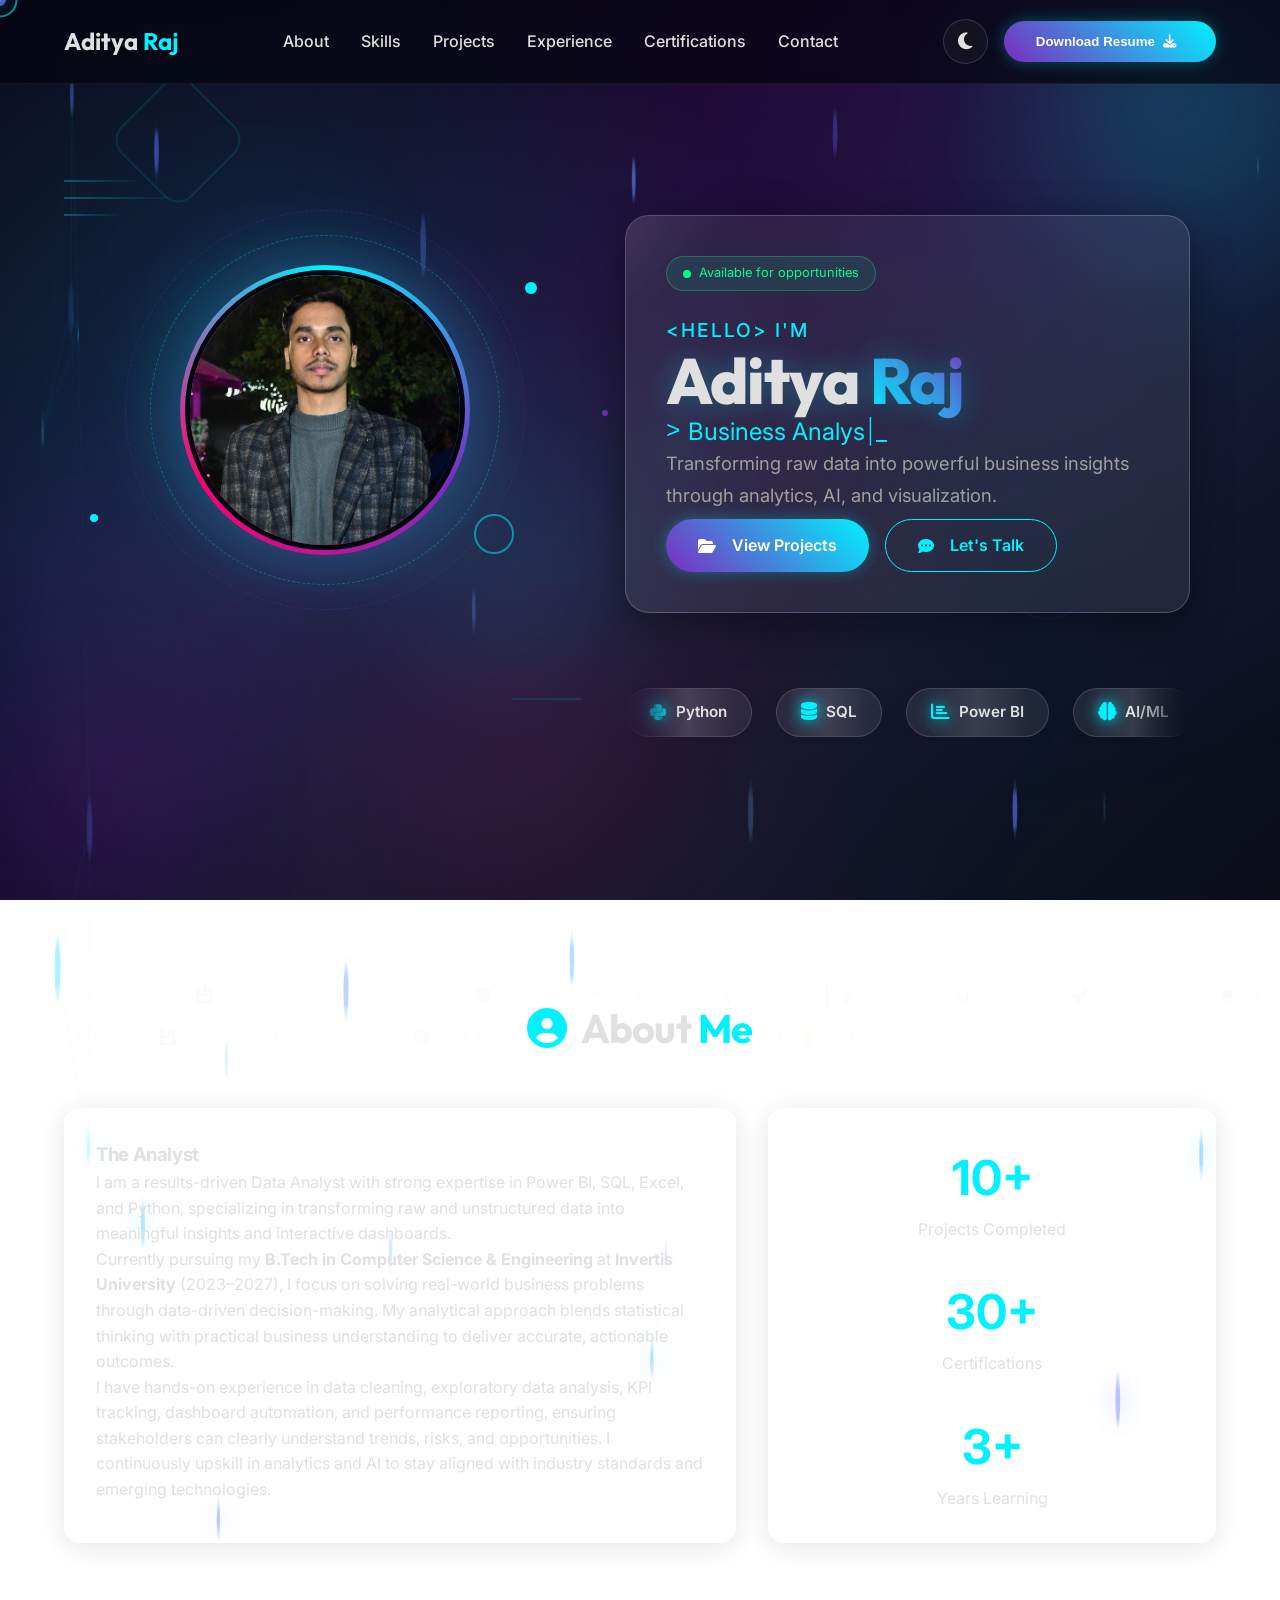
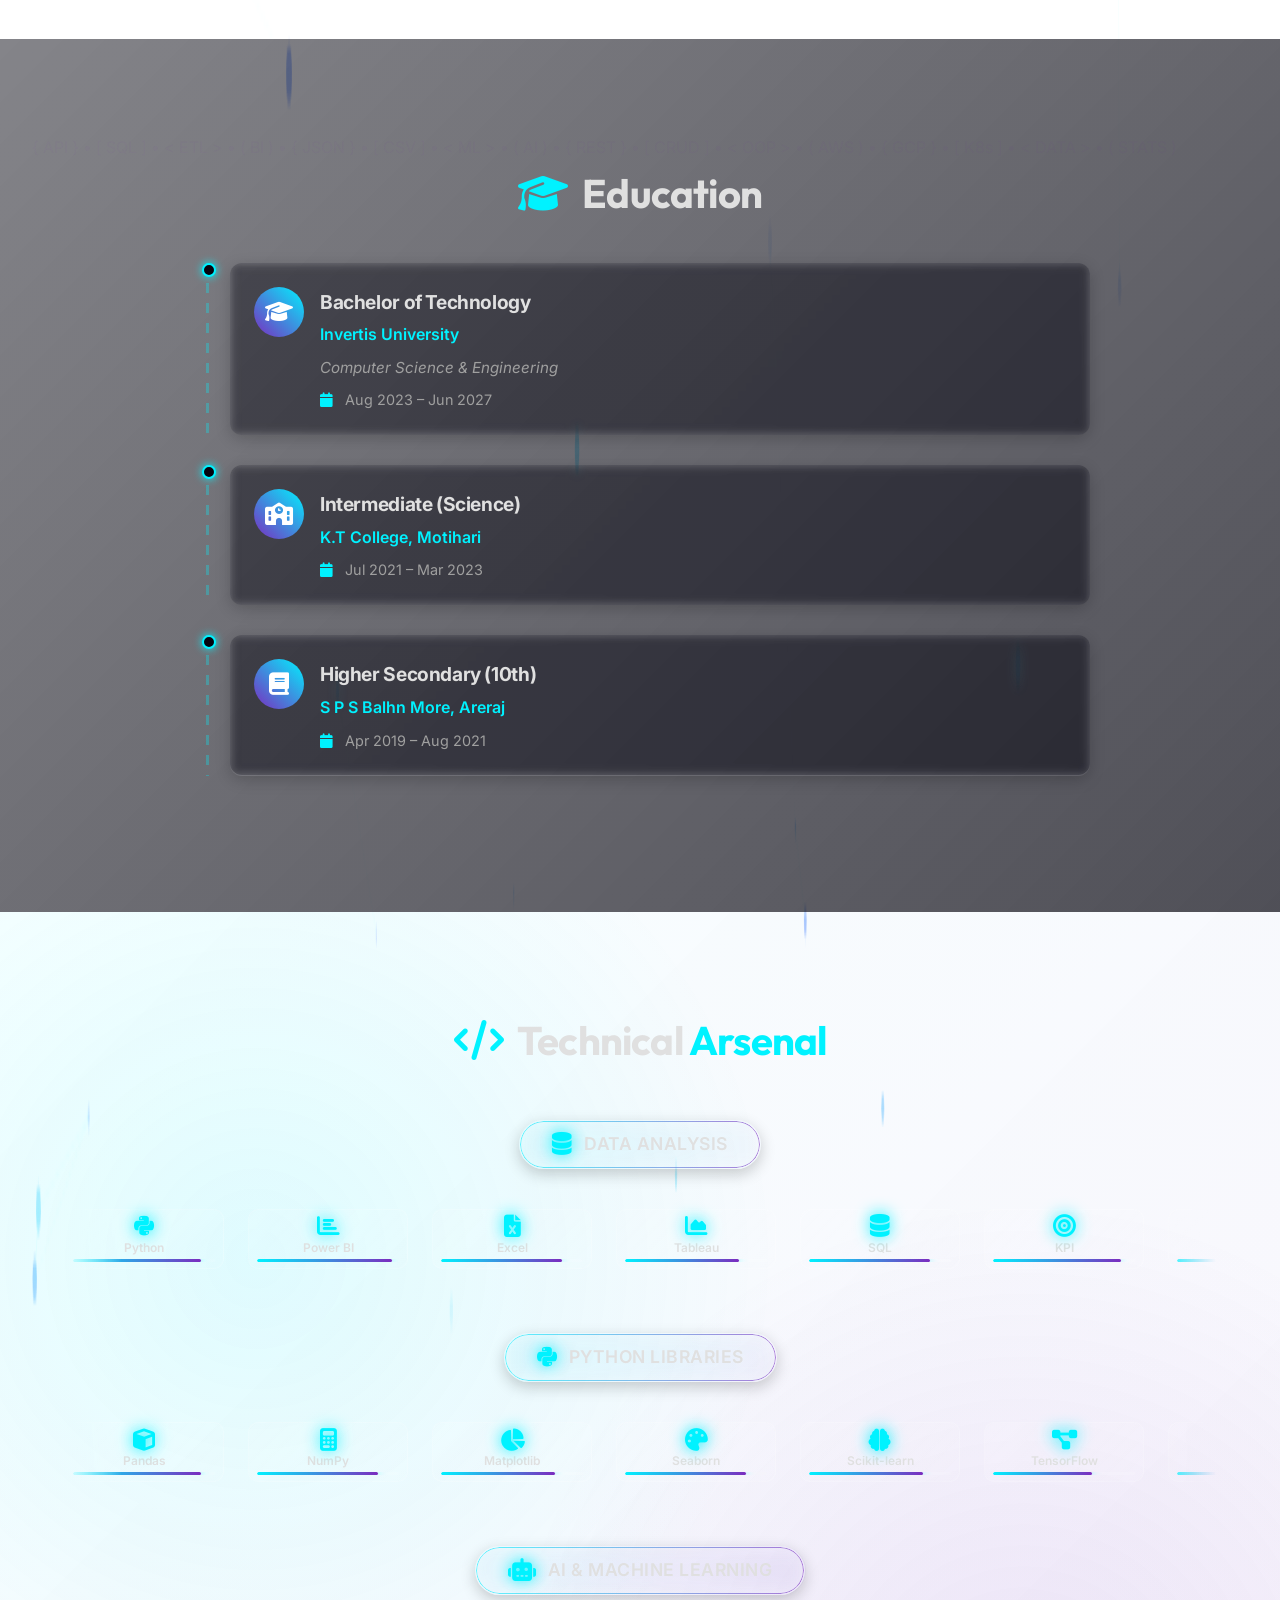
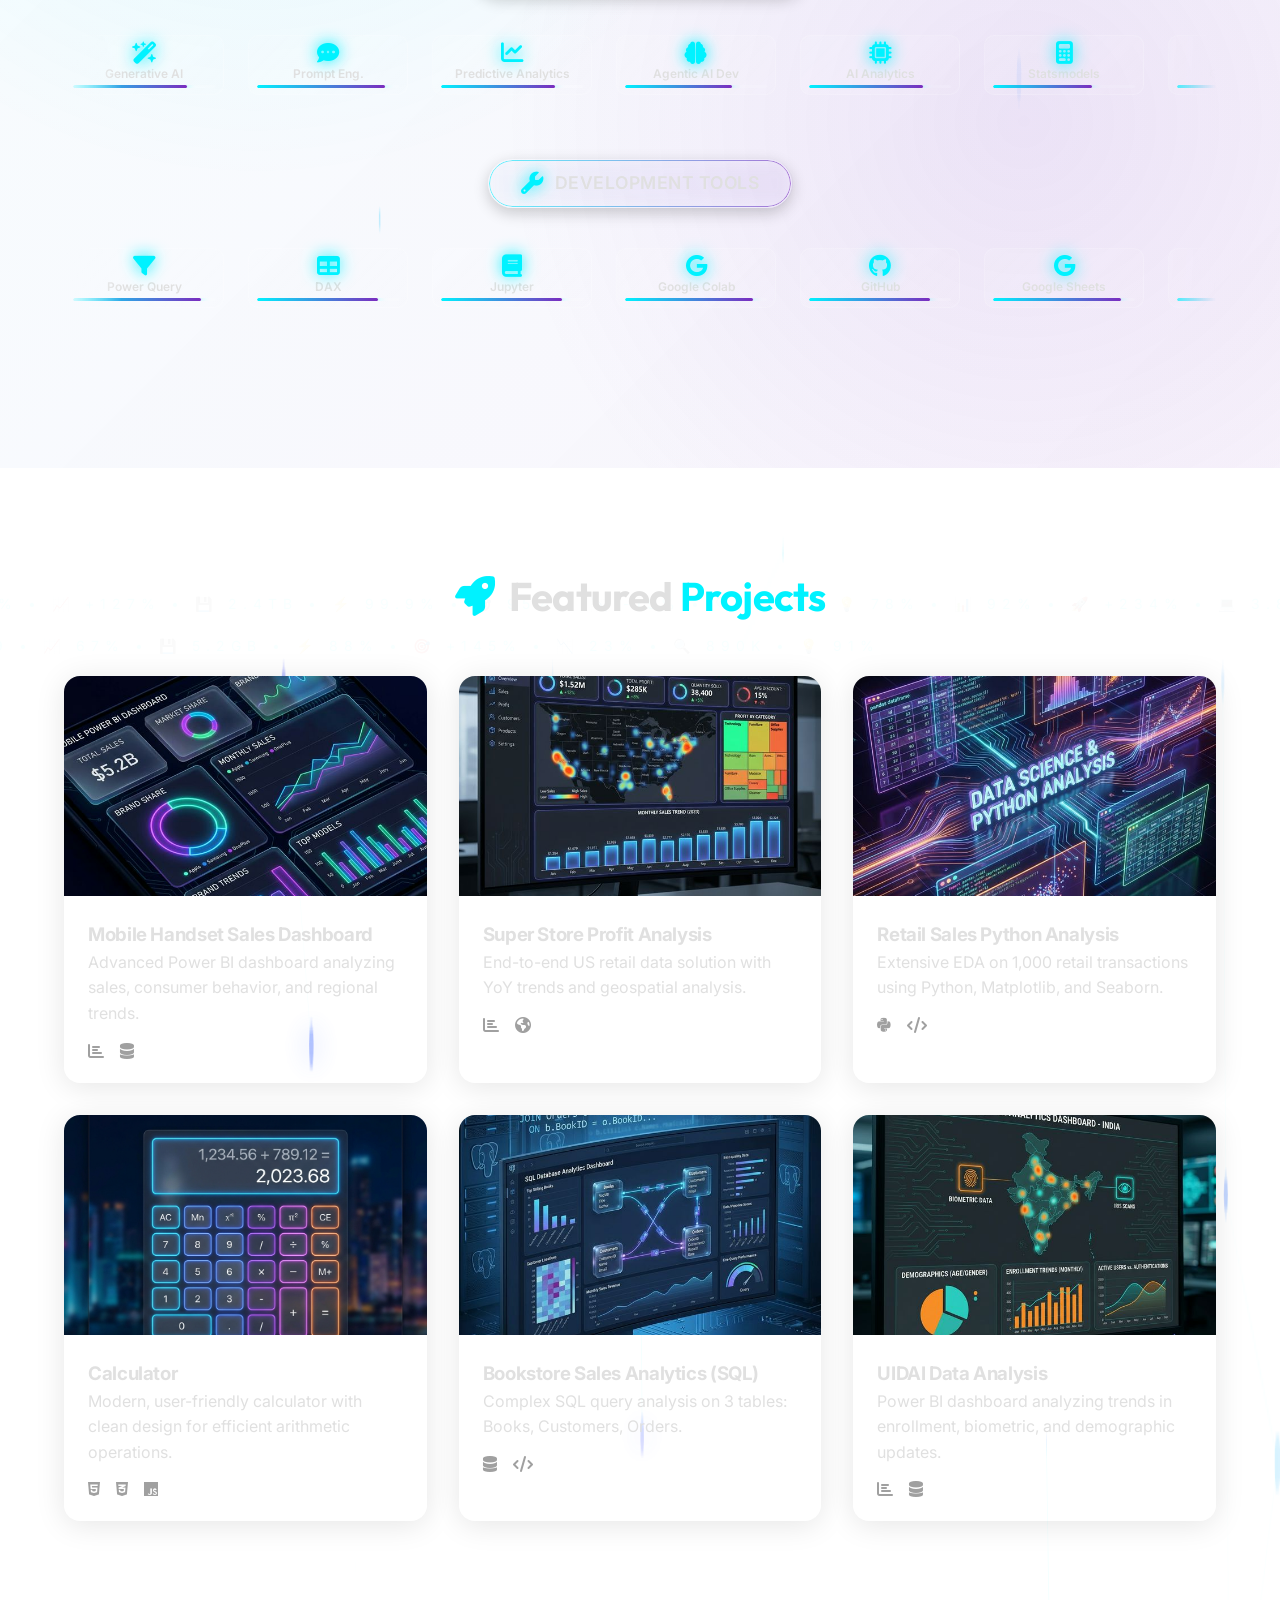
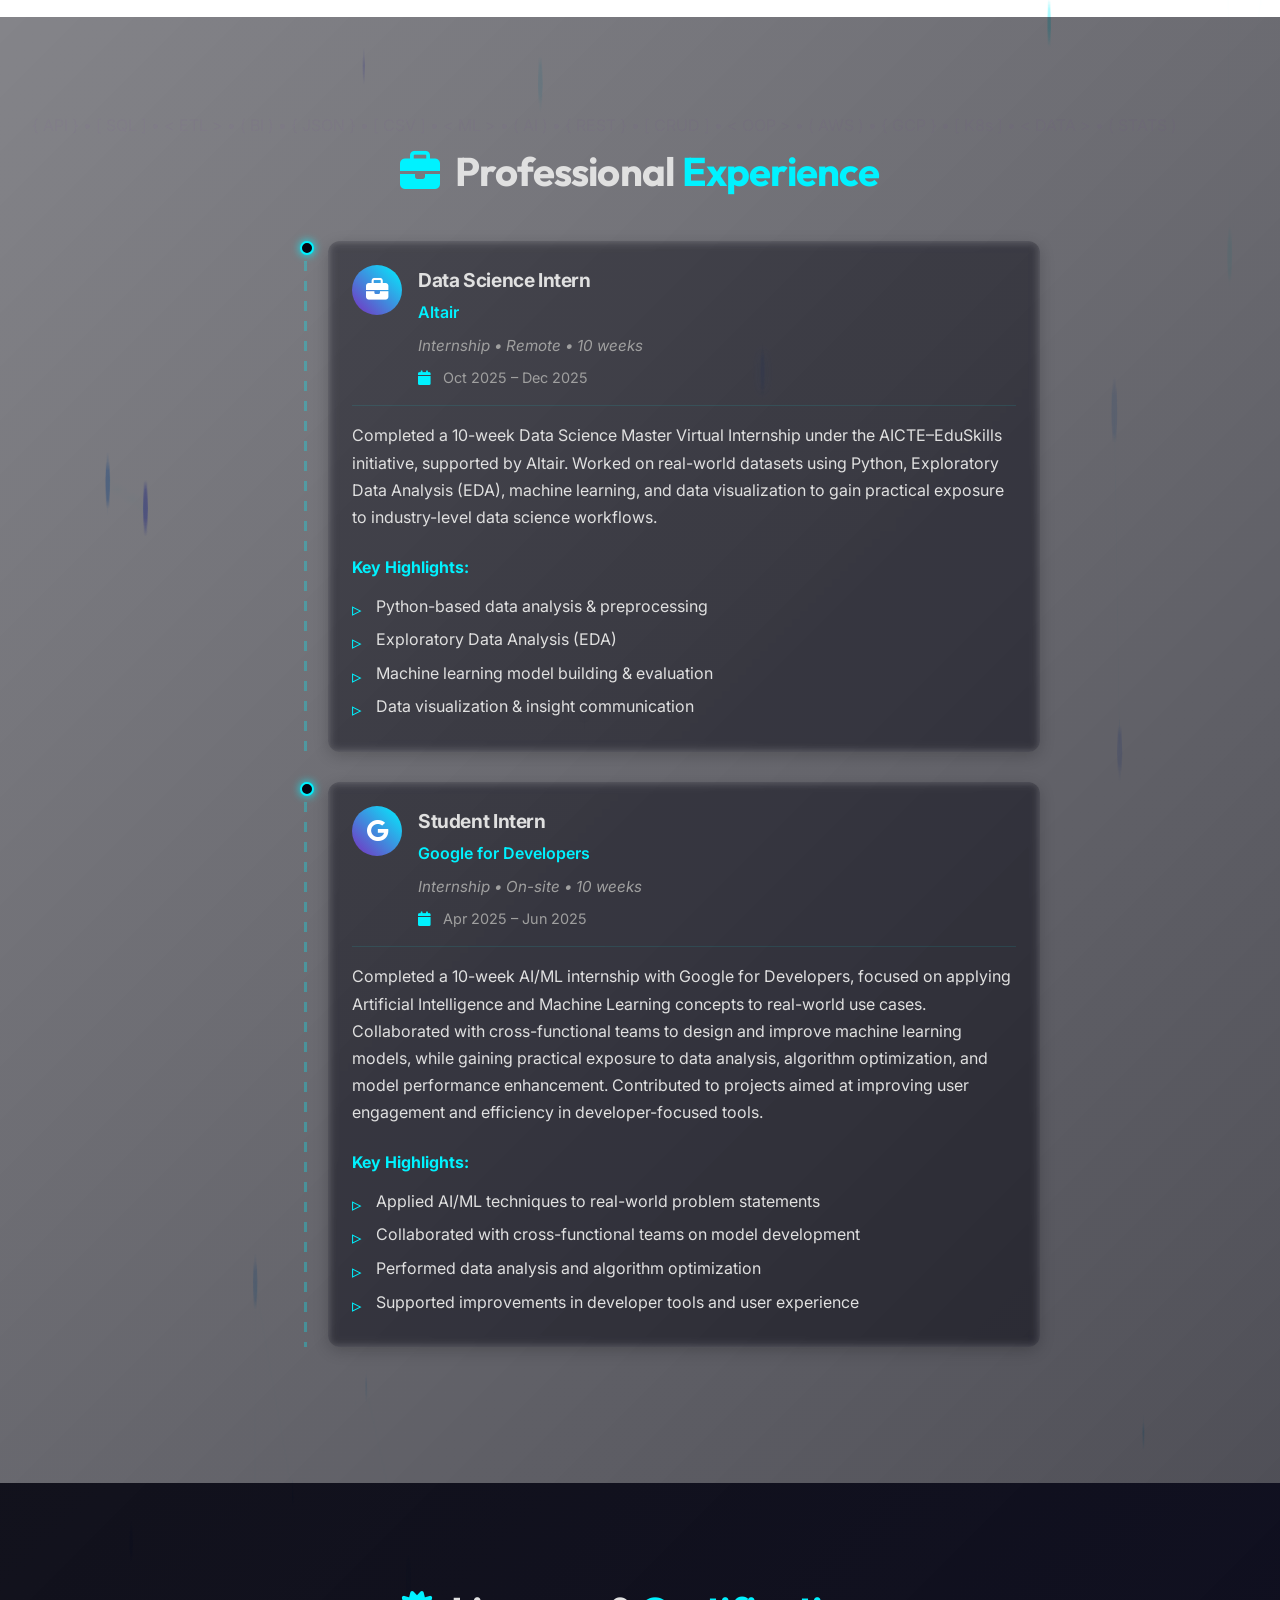
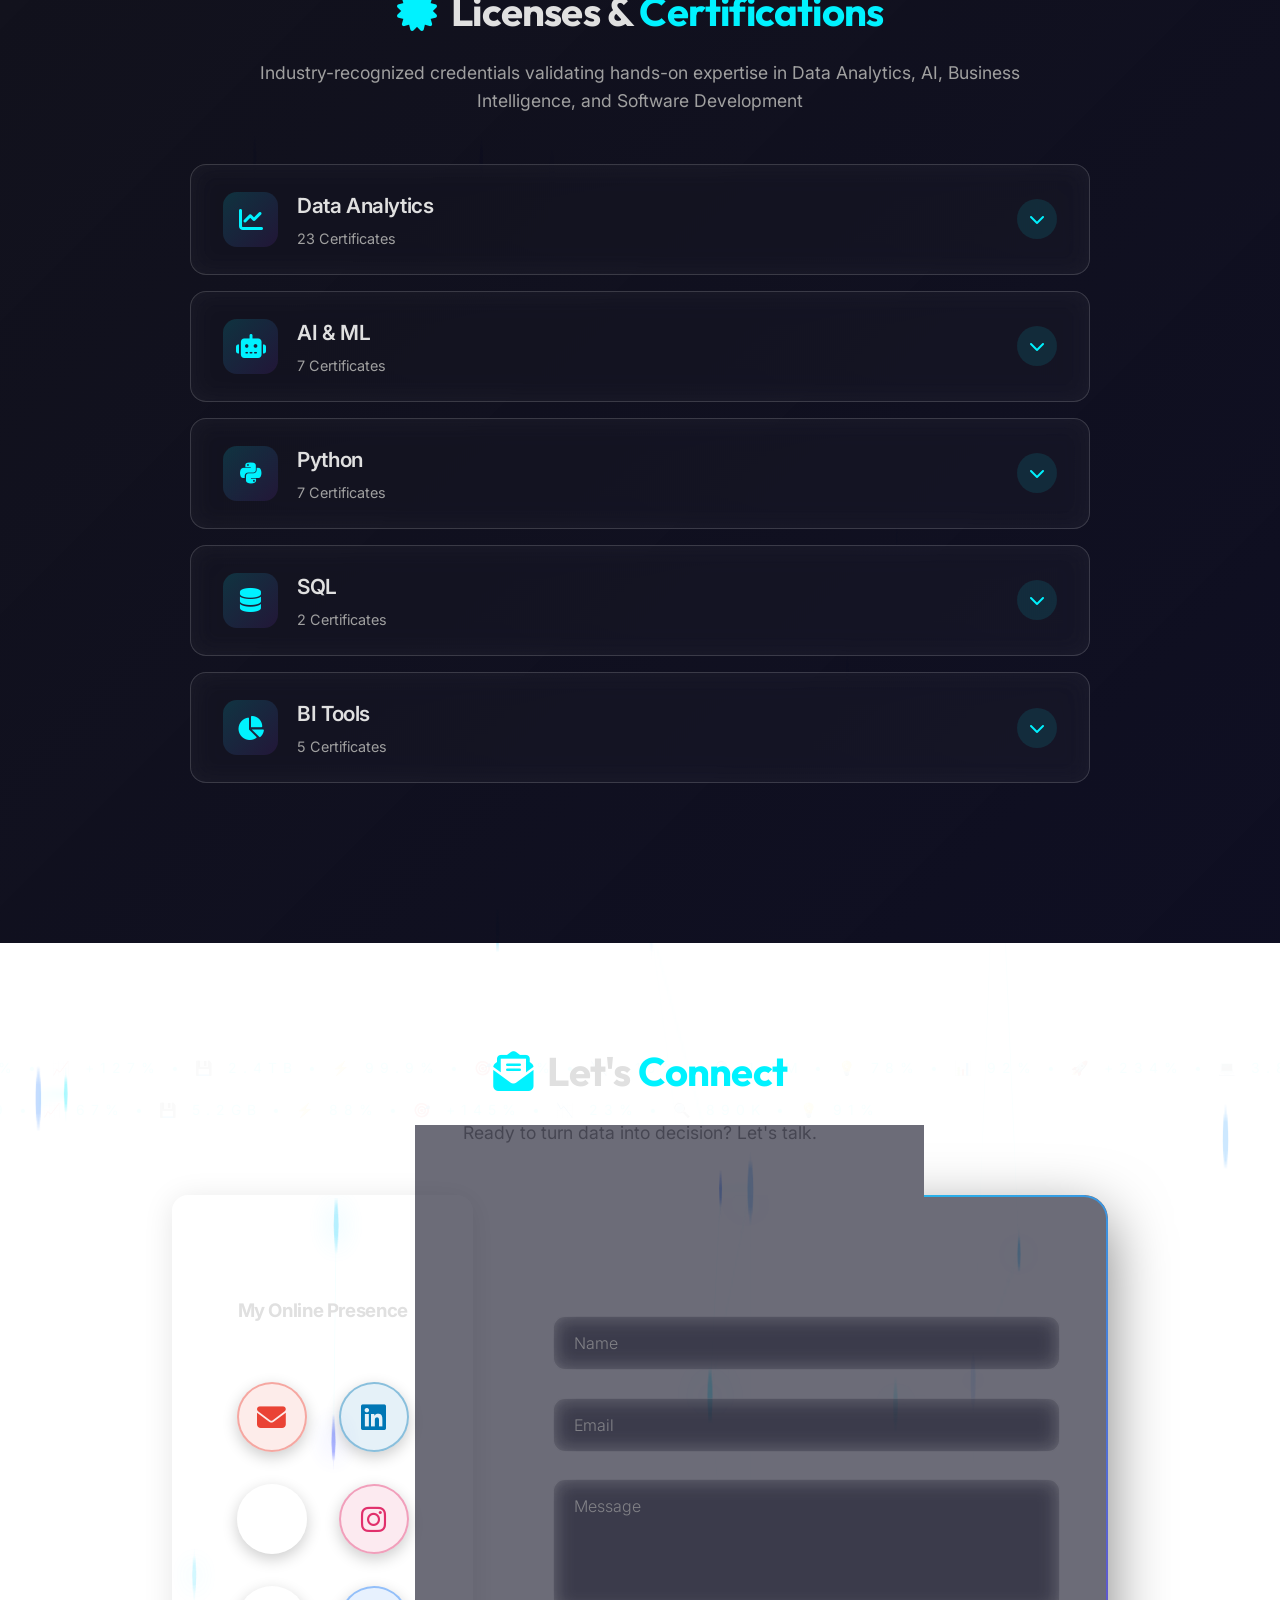
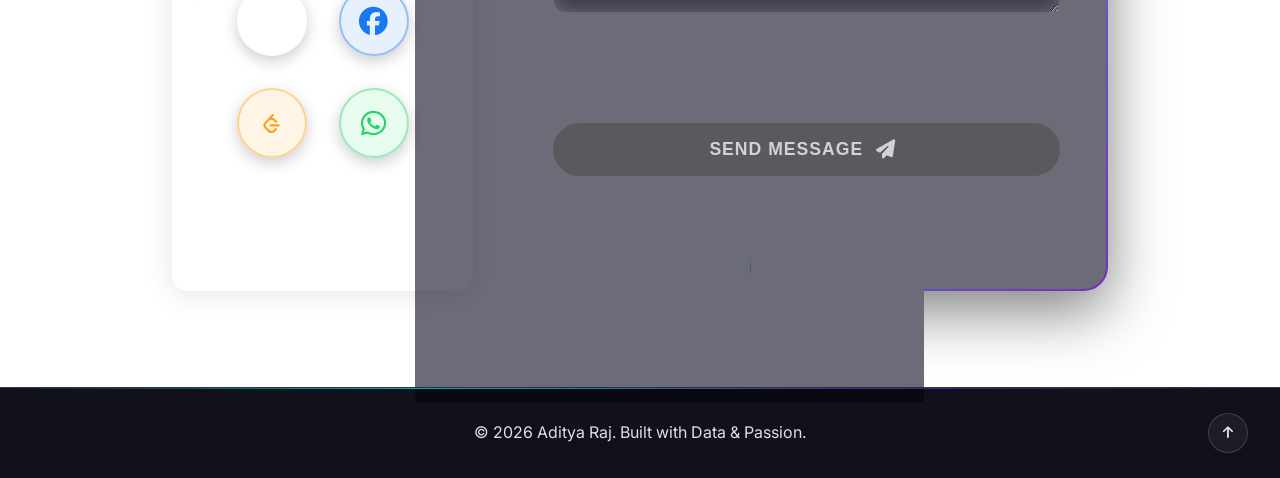
==== commit ec7bb589: "Update contact section: branded social icons, consistent theme styling, new headings, and mobile cen" ====
--- a/index.html
+++ b/index.html
@@ -773,7 +773,7 @@
             <p class="contact-sub">Ready to turn data into decision? Let's talk.</p>
             <div class="contact-grid">
                 <div class="contact-info glass-card fade-in-left">
-                    <h3 style="margin-bottom: 1.5rem; text-align: center;">Connect With Me</h3>
+                    <h3 style="margin-bottom: 1.5rem; text-align: center;">My Online Presence</h3>
                     <div class="social-icons-container">
                         <a href="mailto:aditya8810328@gmail.com" class="social-icon hover-trigger" aria-label="Email"
                             title="Send me an email">
@@ -820,6 +820,7 @@
                 </div>
                 <form class="contact-form glass-card fade-in-right" id="contact-form"
                     action="https://formspree.io/f/mwvnopgd" method="POST" novalidate>
+                    <h3 style="margin-bottom: 1.5rem; text-align: center;">Connect With Me</h3>
                     <div class="form-group">
                         <input type="text" name="name" placeholder="Name" class="glass-input" required>
                     </div>
--- a/style.css
+++ b/style.css
@@ -4317,10 +4317,10 @@
 }
 
 body.light-theme .social-icons-container {
-    background: linear-gradient(135deg, rgba(99, 102, 241, 0.08), rgba(236, 72, 153, 0.08));
-    border-radius: 30px;
-    padding: 3rem;
-    box-shadow: inset 0 0 30px rgba(255, 255, 255, 0.5);
+    background: transparent;
+    border-radius: 0;
+    padding: 2rem;
+    box-shadow: none;
 }
 
 body.light-theme .social-icon {
@@ -4373,10 +4373,222 @@
     box-shadow: 0 4px 12px rgba(99, 102, 241, 0.05);
 }
 
+/* Brand Colors for Social Icons in Dark Theme (Default) */
+.social-icon[aria-label="Email"] {
+    color: #ea4335;
+    border-color: rgba(234, 67, 53, 0.4);
+    background: rgba(234, 67, 53, 0.1);
+}
+
+.social-icon[aria-label="LinkedIn"] {
+    color: #0077b5;
+    border-color: rgba(0, 119, 181, 0.4);
+    background: rgba(0, 119, 181, 0.1);
+}
+
+.social-icon[aria-label="GitHub"] {
+    color: #fff;
+    border-color: rgba(255, 255, 255, 0.4);
+    background: rgba(255, 255, 255, 0.1);
+}
+
+.social-icon[aria-label="Instagram"] {
+    color: #e1306c;
+    border-color: rgba(225, 48, 108, 0.4);
+    background: rgba(225, 48, 108, 0.1);
+}
+
+.social-icon[aria-label="Facebook"] {
+    color: #1877f2;
+    border-color: rgba(24, 119, 242, 0.4);
+    background: rgba(24, 119, 242, 0.1);
+}
+
+.social-icon[aria-label="LeetCode"] {
+    color: #ffa116;
+    border-color: rgba(255, 161, 22, 0.4);
+    background: rgba(255, 161, 22, 0.1);
+}
+
+.social-icon[aria-label="WhatsApp"] {
+    color: #25d366;
+    border-color: rgba(37, 211, 102, 0.4);
+    background: rgba(37, 211, 102, 0.1);
+}
+
+.social-icon[aria-label="X (Twitter)"] {
+    color: #fff;
+    border-color: rgba(255, 255, 255, 0.2);
+    background: rgba(255, 255, 255, 0.05);
+}
+
+/* Hover states with full color fill for Dark Theme */
+.social-icon[aria-label="Email"]:hover {
+    background: #ea4335;
+    color: white;
+    border-color: transparent;
+    box-shadow: 0 10px 25px rgba(234, 67, 53, 0.5);
+}
+
+.social-icon[aria-label="LinkedIn"]:hover {
+    background: #0077b5;
+    color: white;
+    border-color: transparent;
+    box-shadow: 0 10px 25px rgba(0, 119, 181, 0.5);
+}
+
+.social-icon[aria-label="GitHub"]:hover {
+    background: #fff;
+    color: #000;
+    border-color: transparent;
+    box-shadow: 0 10px 25px rgba(255, 255, 255, 0.5);
+}
+
+.social-icon[aria-label="Instagram"]:hover {
+    background: linear-gradient(45deg, #f09433 0%, #e6683c 25%, #dc2743 50%, #cc2366 75%, #bc1888 100%);
+    color: white;
+    border-color: transparent;
+    box-shadow: 0 10px 25px rgba(225, 48, 108, 0.5);
+}
+
+.social-icon[aria-label="Facebook"]:hover {
+    background: #1877f2;
+    color: white;
+    border-color: transparent;
+    box-shadow: 0 10px 25px rgba(24, 119, 242, 0.5);
+}
+
+.social-icon[aria-label="LeetCode"]:hover {
+    background: #ffa116;
+    color: white;
+    border-color: transparent;
+    box-shadow: 0 10px 25px rgba(255, 161, 22, 0.5);
+}
+
+.social-icon[aria-label="WhatsApp"]:hover {
+    background: #25d366;
+    color: white;
+    border-color: transparent;
+    box-shadow: 0 10px 25px rgba(37, 211, 102, 0.5);
+}
+
+.social-icon[aria-label="X (Twitter)"]:hover {
+    background: #fff;
+    color: #000;
+    border-color: transparent;
+    box-shadow: 0 10px 25px rgba(255, 255, 255, 0.5);
+}
+
 body.light-theme .social-icon:hover {
     background: #fff;
     border-color: rgba(99, 102, 241, 0.4);
     box-shadow: 0 8px 25px rgba(99, 102, 241, 0.15);
+}
+
+/* Brand Colors for Social Icons in Light Theme */
+body.light-theme .social-icon[aria-label="Email"] {
+    color: #ea4335;
+    border-color: rgba(234, 67, 53, 0.2);
+    background: rgba(255, 255, 255, 0.9);
+}
+
+body.light-theme .social-icon[aria-label="LinkedIn"] {
+    color: #0077b5;
+    border-color: rgba(0, 119, 181, 0.2);
+    background: rgba(255, 255, 255, 0.9);
+}
+
+body.light-theme .social-icon[aria-label="GitHub"] {
+    color: #333;
+    border-color: rgba(51, 51, 51, 0.2);
+    background: rgba(255, 255, 255, 0.9);
+}
+
+body.light-theme .social-icon[aria-label="Instagram"] {
+    color: #e1306c;
+    border-color: rgba(225, 48, 108, 0.2);
+    background: rgba(255, 255, 255, 0.9);
+}
+
+body.light-theme .social-icon[aria-label="Facebook"] {
+    color: #1877f2;
+    border-color: rgba(24, 119, 242, 0.2);
+    background: rgba(255, 255, 255, 0.9);
+}
+
+body.light-theme .social-icon[aria-label="LeetCode"] {
+    color: #ffa116;
+    border-color: rgba(255, 161, 22, 0.2);
+    background: rgba(255, 255, 255, 0.9);
+}
+
+body.light-theme .social-icon[aria-label="WhatsApp"] {
+    color: #25d366;
+    border-color: rgba(37, 211, 102, 0.2);
+    background: rgba(255, 255, 255, 0.9);
+}
+
+body.light-theme .social-icon[aria-label="X (Twitter)"] {
+    color: #000;
+    border-color: rgba(0, 0, 0, 0.1);
+    background: rgba(0, 0, 0, 0.05);
+}
+
+/* Hover states with full color fill for Light Theme */
+body.light-theme .social-icon[aria-label="Email"]:hover {
+    background: #ea4335;
+    color: white;
+    border-color: transparent;
+    box-shadow: 0 10px 25px rgba(234, 67, 53, 0.4);
+}
+
+body.light-theme .social-icon[aria-label="LinkedIn"]:hover {
+    background: #0077b5;
+    color: white;
+    border-color: transparent;
+    box-shadow: 0 10px 25px rgba(0, 119, 181, 0.4);
+}
+
+body.light-theme .social-icon[aria-label="GitHub"]:hover {
+    background: #333;
+    color: white;
+    border-color: transparent;
+    box-shadow: 0 10px 25px rgba(51, 51, 51, 0.4);
+}
+
+body.light-theme .social-icon[aria-label="Instagram"]:hover {
+    background: linear-gradient(45deg, #f09433 0%, #e6683c 25%, #dc2743 50%, #cc2366 75%, #bc1888 100%);
+    color: white;
+    border-color: transparent;
+    box-shadow: 0 10px 25px rgba(225, 48, 108, 0.4);
+}
+
+body.light-theme .social-icon[aria-label="Facebook"]:hover {
+    background: #1877f2;
+    color: white;
+    border-color: transparent;
+    box-shadow: 0 10px 25px rgba(24, 119, 242, 0.4);
+}
+
+body.light-theme .social-icon[aria-label="LeetCode"]:hover {
+    background: #ffa116;
+    color: white;
+    border-color: transparent;
+    box-shadow: 0 10px 25px rgba(255, 161, 22, 0.4);
+}
+
+body.light-theme .social-icon[aria-label="WhatsApp"]:hover {
+    background: #25d366;
+    color: white;
+    border-color: transparent;
+    box-shadow: 0 10px 25px rgba(37, 211, 102, 0.4);
+}
+
+body.light-theme .social-icon[aria-label="X (Twitter)"]:hover {
+    background: #000;
+    color: white;
+    border-color: transparent;
+    box-shadow: 0 10px 25px rgba(0, 0, 0, 0.4);
 }
 
 /* Platform-specific colors on hover */
@@ -4594,6 +4806,7 @@
         padding: 0;
         max-width: 100% !important;
         /* Force full width on mobile */
+        margin: 0 auto;
     }
 
     .cert-category-header {
@@ -5697,6 +5910,7 @@
     box-shadow:
         0 20px 80px rgba(99, 102, 241, 0.25),
         inset 0 0 40px rgba(99, 102, 241, 0.1);
+    border: none !important;
 }
 
 body.light-theme #contact-form::before {
